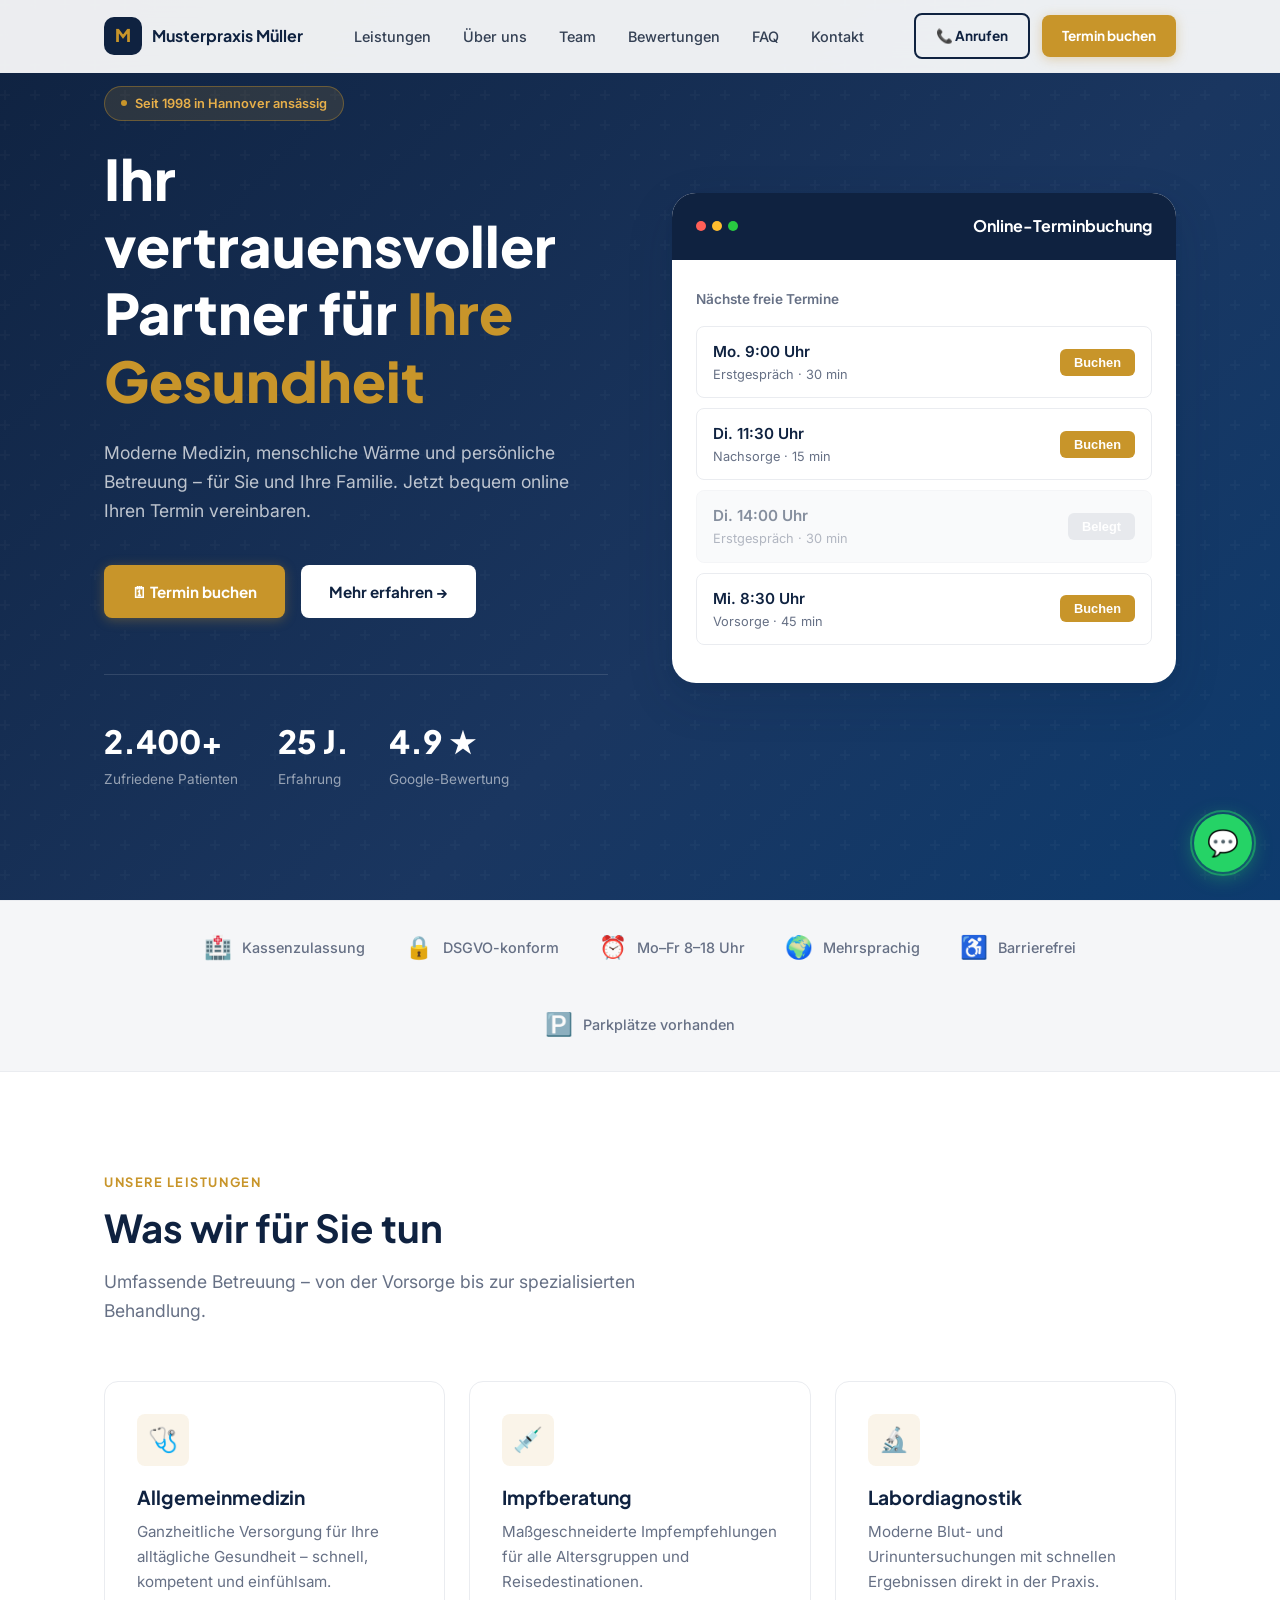
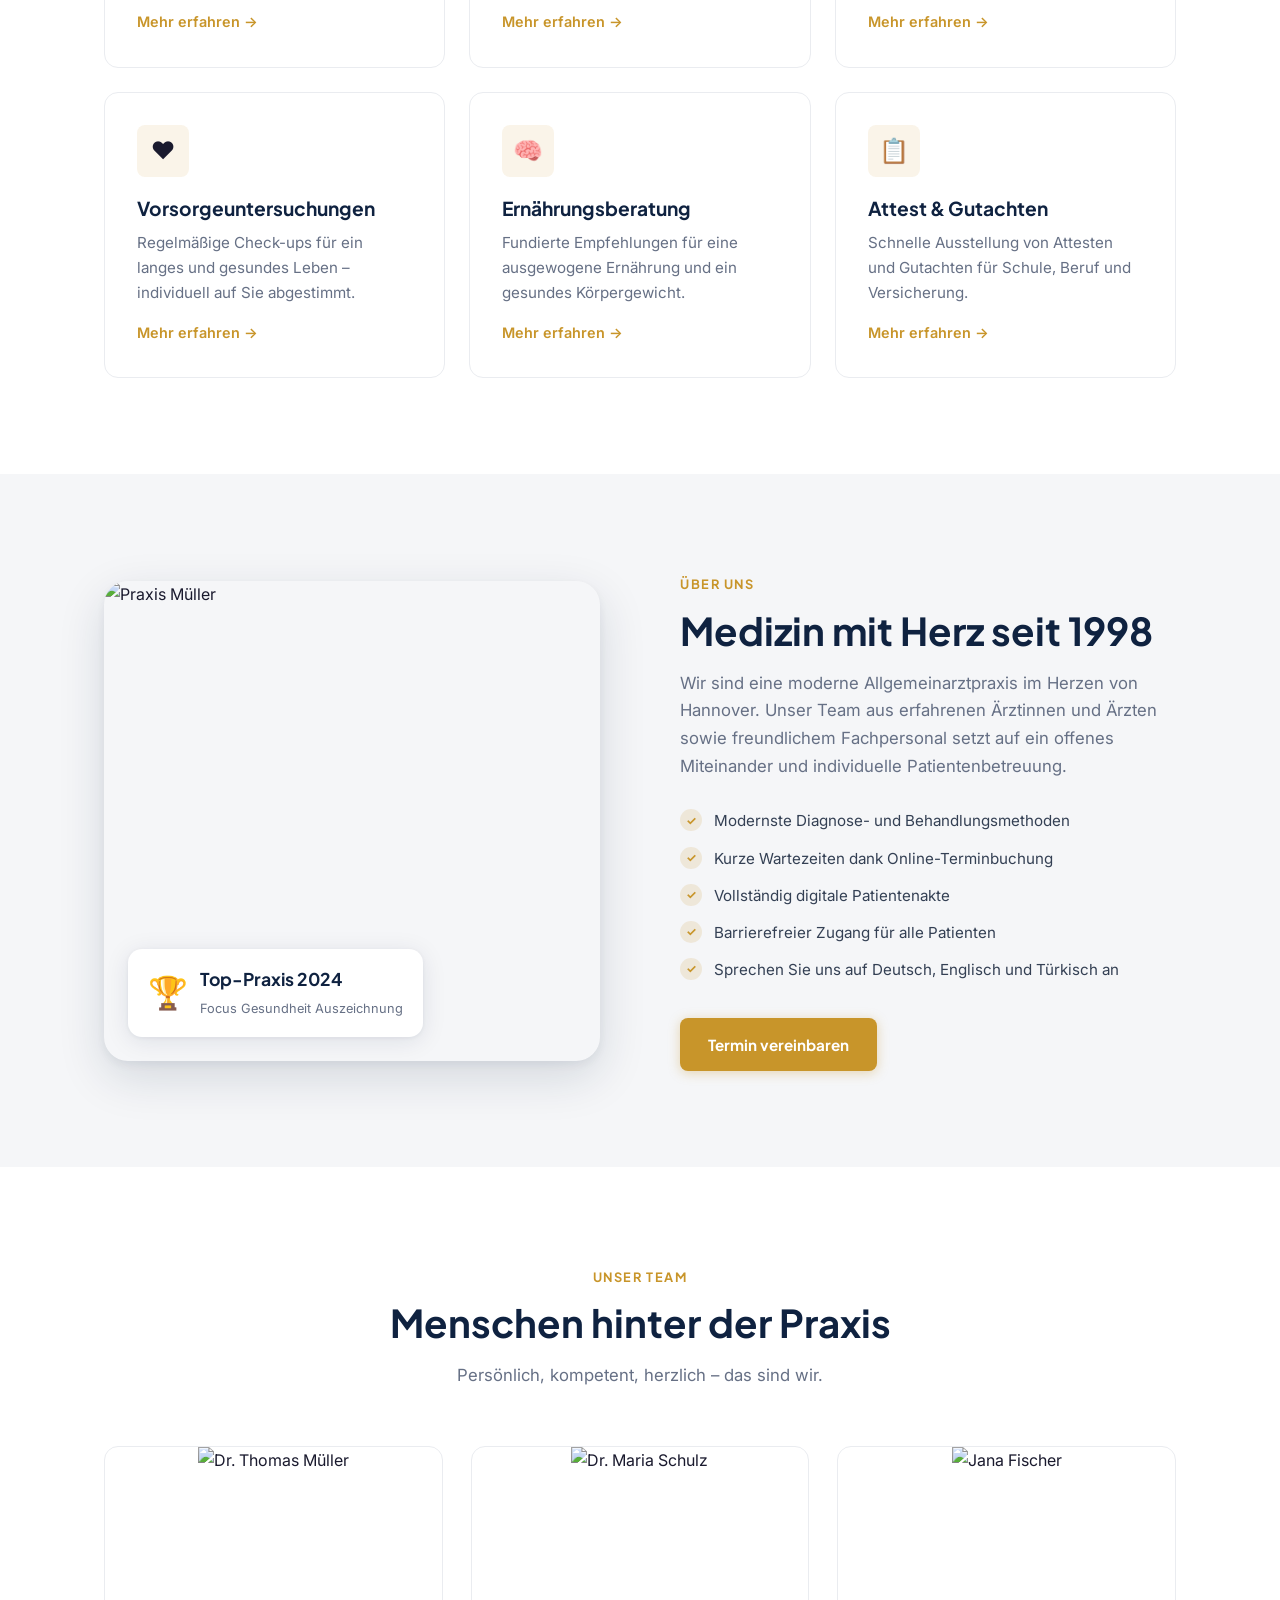
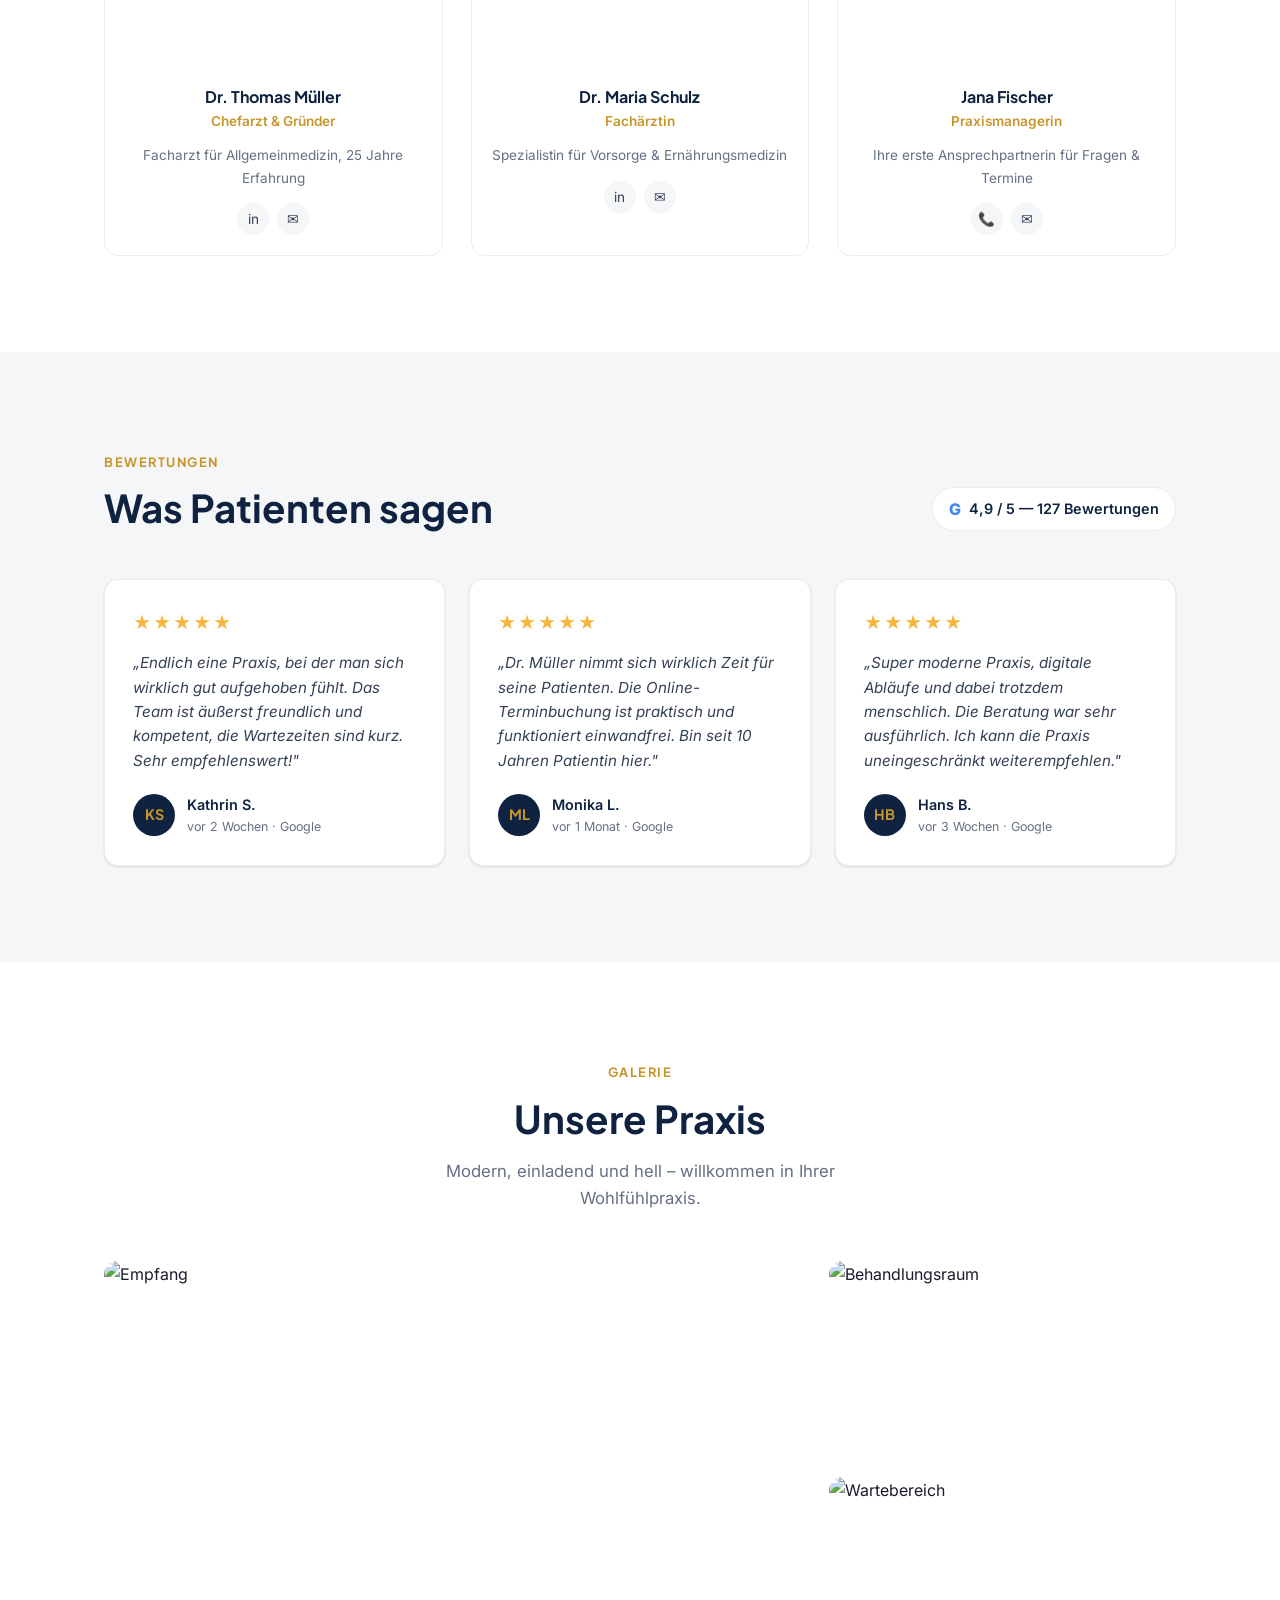
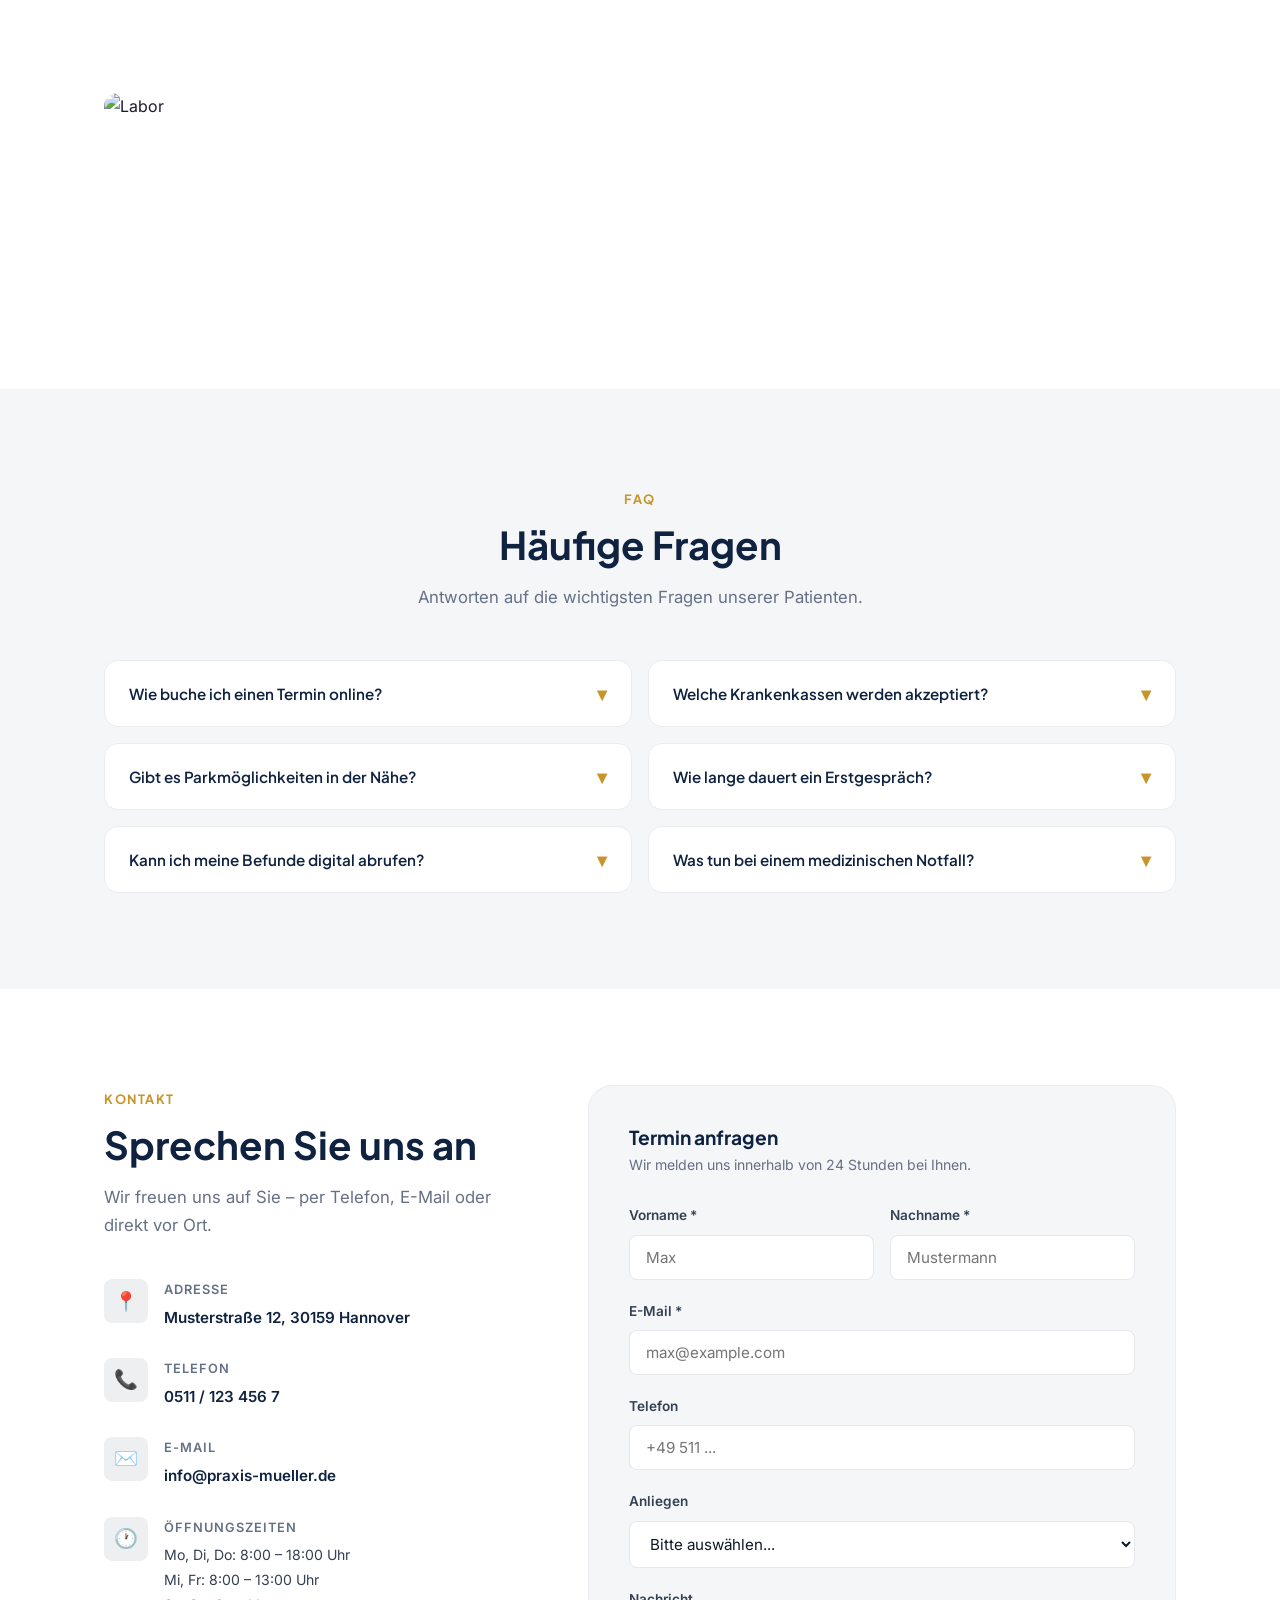
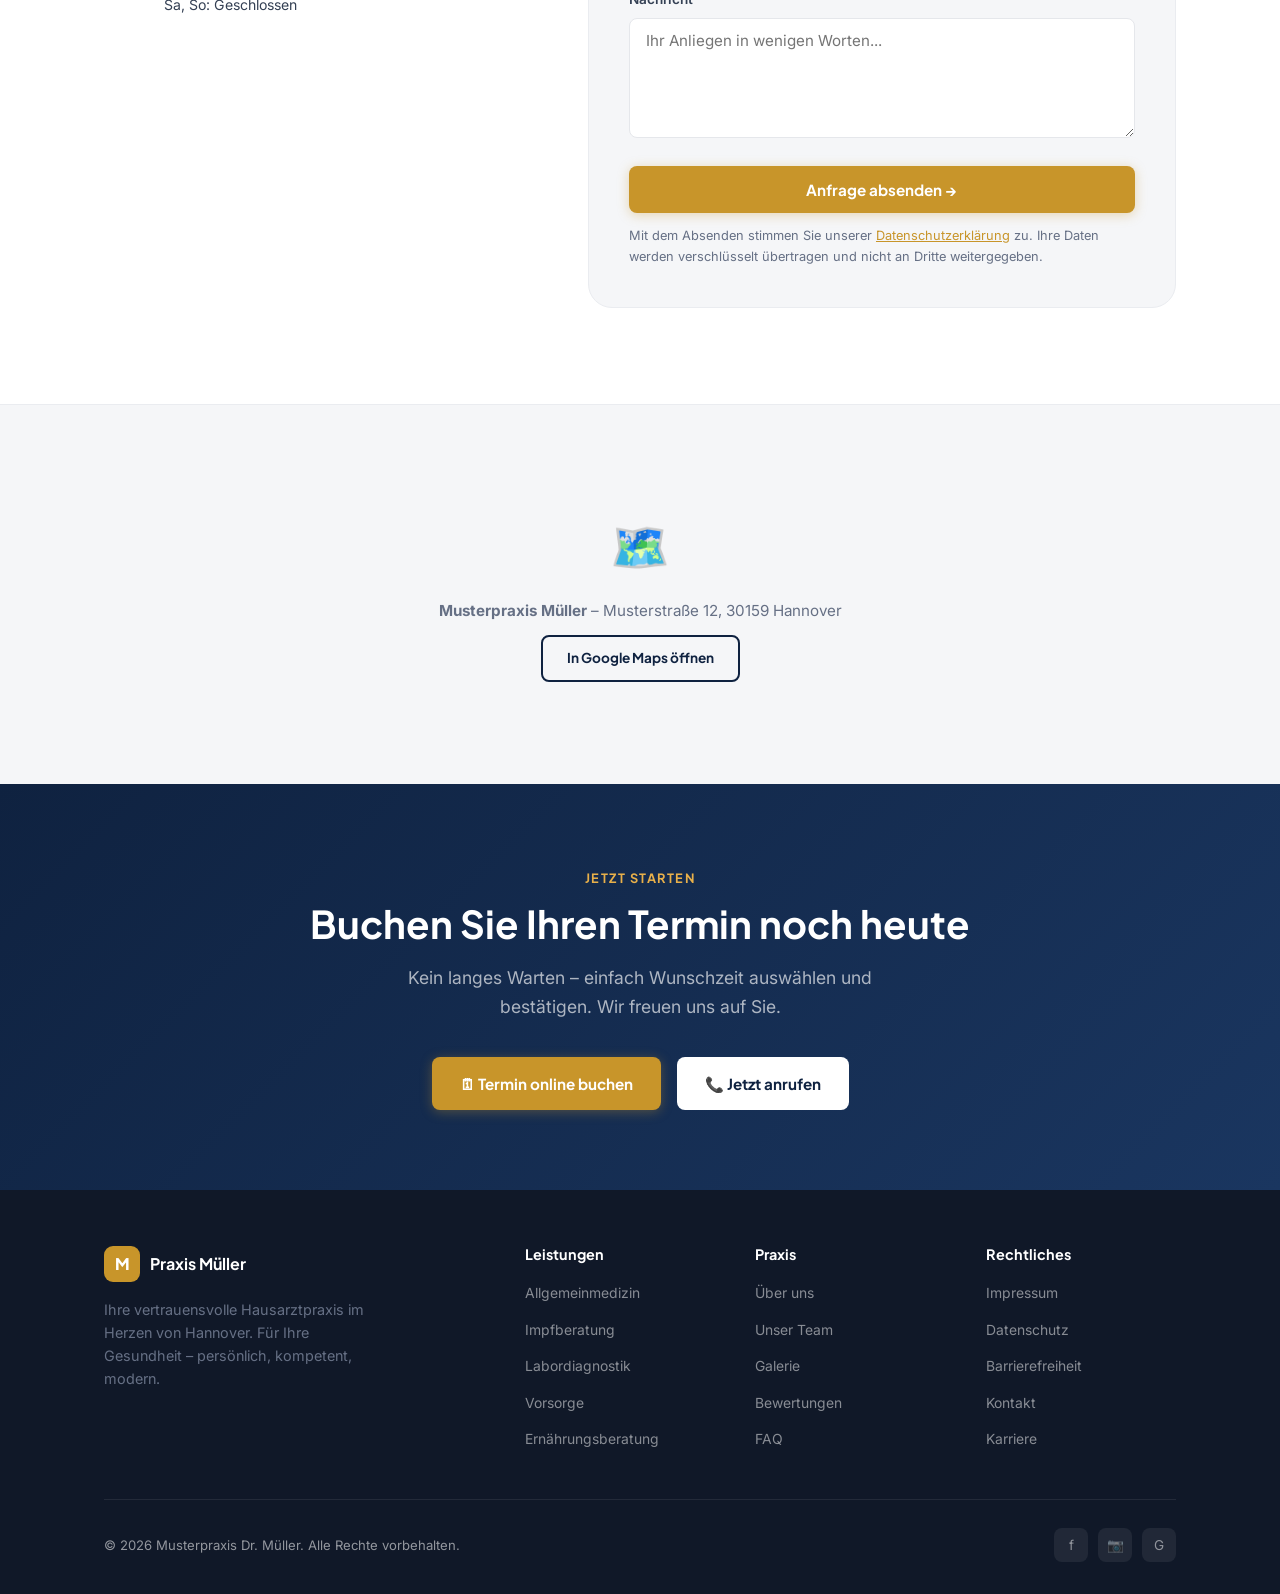
==== index.html @ b2f77c43 "Rename business-website-template.html to index.html" ====
<!DOCTYPE html>
<html lang="de">
<head>
<meta charset="UTF-8" />
<meta name="viewport" content="width=device-width, initial-scale=1.0" />
<title>Musterpraxis Müller – Ihr Spezialist in Hannover</title>
<meta name="description" content="Professionelle, moderne und vertrauenswürdige Leistungen. Jetzt Termin online buchen." />

<!-- Fonts -->
<link rel="preconnect" href="https://fonts.googleapis.com" />
<link rel="preconnect" href="https://fonts.gstatic.com" crossorigin />
<link href="https://fonts.googleapis.com/css2?family=Plus+Jakarta+Sans:wght@400;500;600;700;800&family=Inter:wght@400;500;600&display=swap" rel="stylesheet" />

<style>
  /* ── Reset & Base ─────────────────────────────────────────── */
  *, *::before, *::after { box-sizing: border-box; margin: 0; padding: 0; }
  html { scroll-behavior: smooth; font-size: 16px; }

  body {
    font-family: 'Inter', sans-serif;
    color: #1a1a2e;
    background: #ffffff;
    line-height: 1.65;
    overflow-x: hidden;
  }

  /* ── Design Tokens ───────────────────────────────────────── */
  :root {
    --navy:   #0F2240;
    --navy-light: #1a3660;
    --gold:   #C8952A;
    --gold-light: #e8b04a;
    --white:  #ffffff;
    --gray-50: #F5F6F8;
    --gray-100: #EAECF0;
    --gray-300: #D0D5DD;
    --gray-500: #667085;
    --gray-700: #344054;
    --gray-900: #101828;
    --radius-sm: 8px;
    --radius-md: 14px;
    --radius-lg: 24px;
    --shadow-sm: 0 1px 3px rgba(0,0,0,.08), 0 1px 2px rgba(0,0,0,.04);
    --shadow-md: 0 4px 24px rgba(15,34,64,.10), 0 1px 4px rgba(15,34,64,.06);
    --shadow-lg: 0 16px 48px rgba(15,34,64,.14), 0 4px 8px rgba(15,34,64,.06);
  }

  /* ── Typography ──────────────────────────────────────────── */
  h1, h2, h3, h4 { font-family: 'Plus Jakarta Sans', sans-serif; line-height: 1.2; }
  h1 { font-size: clamp(2rem, 5vw, 3.5rem); font-weight: 800; }
  h2 { font-size: clamp(1.6rem, 3.5vw, 2.4rem); font-weight: 700; }
  h3 { font-size: 1.2rem; font-weight: 700; }
  p { color: var(--gray-500); font-size: 1.05rem; }

  /* ── Layout ──────────────────────────────────────────────── */
  .container { max-width: 1120px; margin: 0 auto; padding: 0 24px; }
  section { padding: 96px 0; }
  .section-label {
    display: inline-block;
    font-family: 'Plus Jakarta Sans', sans-serif;
    font-size: .8rem; font-weight: 700; letter-spacing: .12em;
    text-transform: uppercase; color: var(--gold);
    margin-bottom: 12px;
  }
  .section-title { color: var(--navy); margin-bottom: 16px; }
  .section-subtitle { max-width: 580px; font-size: 1.1rem; color: var(--gray-500); margin-bottom: 56px; }

  /* ── Buttons ─────────────────────────────────────────────── */
  .btn {
    display: inline-flex; align-items: center; gap: 8px;
    padding: 14px 28px; border-radius: var(--radius-sm);
    font-family: 'Plus Jakarta Sans', sans-serif;
    font-size: .95rem; font-weight: 700;
    cursor: pointer; border: none; text-decoration: none;
    transition: all .2s ease; white-space: nowrap;
  }
  .btn-primary {
    background: var(--gold); color: var(--white);
    box-shadow: 0 2px 12px rgba(200,149,42,.35);
  }
  .btn-primary:hover { background: var(--gold-light); transform: translateY(-1px); box-shadow: 0 4px 20px rgba(200,149,42,.45); }
  .btn-secondary {
    background: transparent; color: var(--navy);
    border: 2px solid var(--navy);
  }
  .btn-secondary:hover { background: var(--navy); color: var(--white); }
  .btn-white {
    background: var(--white); color: var(--navy);
  }
  .btn-white:hover { background: var(--gray-50); }

  /* ── Navigation ──────────────────────────────────────────── */
  #navbar {
    position: fixed; top: 0; left: 0; right: 0; z-index: 1000;
    background: rgba(255,255,255,.92);
    backdrop-filter: blur(16px);
    border-bottom: 1px solid var(--gray-100);
    transition: box-shadow .3s;
  }
  #navbar.scrolled { box-shadow: var(--shadow-md); }
  .nav-inner {
    display: flex; align-items: center; justify-content: space-between;
    height: 72px; max-width: 1120px; margin: 0 auto; padding: 0 24px;
  }
  .nav-logo {
    display: flex; align-items: center; gap: 10px; text-decoration: none;
  }
  .nav-logo-mark {
    width: 38px; height: 38px; border-radius: 10px;
    background: var(--navy); display: flex; align-items: center; justify-content: center;
  }
  .nav-logo-mark span { color: var(--gold); font-family: 'Plus Jakarta Sans', sans-serif; font-weight: 800; font-size: 1.1rem; }
  .nav-logo-text { font-family: 'Plus Jakarta Sans', sans-serif; font-weight: 700; color: var(--navy); font-size: 1rem; }
  .nav-links { display: flex; align-items: center; gap: 32px; list-style: none; }
  .nav-links a { text-decoration: none; color: var(--gray-700); font-weight: 500; font-size: .9rem; transition: color .2s; }
  .nav-links a:hover { color: var(--navy); }
  .nav-cta { display: flex; gap: 12px; align-items: center; }
  .hamburger { display: none; flex-direction: column; gap: 5px; cursor: pointer; background: none; border: none; padding: 4px; }
  .hamburger span { display: block; width: 24px; height: 2px; background: var(--navy); border-radius: 2px; transition: .3s; }

  /* Mobile nav */
  @media (max-width: 860px) {
    .nav-links, .nav-cta .btn-secondary { display: none; }
    .hamburger { display: flex; }
    .nav-links.open {
      display: flex; flex-direction: column; align-items: flex-start;
      position: absolute; top: 72px; left: 0; right: 0;
      background: var(--white); border-bottom: 1px solid var(--gray-100);
      padding: 24px; gap: 20px;
    }
  }

  /* ── Hero ────────────────────────────────────────────────── */
  #hero {
    min-height: 100vh; display: flex; align-items: center;
    background: linear-gradient(135deg, var(--navy) 0%, #1a3660 60%, #0d3b6e 100%);
    padding-top: 72px; position: relative; overflow: hidden;
  }
  #hero::before {
    content: '';
    position: absolute; inset: 0;
    background: url("data:image/svg+xml,%3Csvg width='60' height='60' viewBox='0 0 60 60' xmlns='http://www.w3.org/2000/svg'%3E%3Cg fill='none' fill-rule='evenodd'%3E%3Cg fill='%23ffffff' fill-opacity='0.025'%3E%3Cpath d='M36 34v-4h-2v4h-4v2h4v4h2v-4h4v-2h-4zm0-30V0h-2v4h-4v2h4v4h2V6h4V4h-4zM6 34v-4H4v4H0v2h4v4h2v-4h4v-2H6zM6 4V0H4v4H0v2h4v4h2V6h4V4H6z'/%3E%3C/g%3E%3C/g%3E%3C/svg%3E");
  }
  .hero-grid {
    display: grid; grid-template-columns: 1fr 1fr; gap: 64px;
    align-items: center; position: relative; z-index: 1;
  }
  .hero-badge {
    display: inline-flex; align-items: center; gap: 8px;
    background: rgba(200,149,42,.15); border: 1px solid rgba(200,149,42,.4);
    border-radius: 100px; padding: 6px 16px;
    font-size: .8rem; font-weight: 600; color: var(--gold-light);
    margin-bottom: 24px;
  }
  .hero-badge-dot { width: 6px; height: 6px; border-radius: 50%; background: var(--gold); animation: pulse 2s infinite; }
  @keyframes pulse { 0%,100% { opacity:1; } 50% { opacity:.4; } }
  #hero h1 { color: var(--white); margin-bottom: 24px; }
  #hero h1 .highlight { color: var(--gold); }
  #hero p { color: rgba(255,255,255,.72); font-size: 1.1rem; margin-bottom: 40px; max-width: 500px; }
  .hero-actions { display: flex; gap: 16px; flex-wrap: wrap; }
  .hero-stats {
    display: flex; gap: 40px; margin-top: 56px; padding-top: 40px;
    border-top: 1px solid rgba(255,255,255,.12);
  }
  .hero-stat-value { font-family: 'Plus Jakarta Sans', sans-serif; font-size: 2rem; font-weight: 800; color: var(--white); }
  .hero-stat-label { font-size: .85rem; color: rgba(255,255,255,.55); }
  .hero-card {
    background: var(--white); border-radius: var(--radius-lg);
    overflow: hidden; box-shadow: var(--shadow-lg);
    animation: floatUp .7s ease both;
  }
  @keyframes floatUp { from { opacity:0; transform:translateY(32px); } to { opacity:1; transform:none; } }
  .hero-card-header {
    background: var(--navy); padding: 20px 24px;
    display: flex; align-items: center; justify-content: space-between;
  }
  .hero-card-header span { color: var(--white); font-family: 'Plus Jakarta Sans', sans-serif; font-weight: 700; }
  .hero-card-dots { display: flex; gap: 6px; }
  .hero-card-dots span { width: 10px; height: 10px; border-radius: 50%; }
  .hero-card-dots span:nth-child(1) { background: #ff5f57; }
  .hero-card-dots span:nth-child(2) { background: #ffbd2e; }
  .hero-card-dots span:nth-child(3) { background: #28ca41; }
  .hero-card-body { padding: 28px 24px; }
  .booking-slot {
    display: flex; align-items: center; justify-content: space-between;
    padding: 12px 16px; border-radius: var(--radius-sm);
    border: 1px solid var(--gray-100); margin-bottom: 10px;
    transition: all .2s;
  }
  .booking-slot:hover { border-color: var(--gold); background: rgba(200,149,42,.04); }
  .booking-slot-time { font-weight: 600; color: var(--navy); font-size: .95rem; }
  .booking-slot-type { font-size: .8rem; color: var(--gray-500); }
  .booking-slot-btn {
    padding: 6px 14px; background: var(--gold); color: var(--white);
    border: none; border-radius: 6px; font-size: .8rem; font-weight: 700;
    cursor: pointer;
  }
  .booking-slot.booked { background: var(--gray-50); opacity: .5; pointer-events: none; }
  .booking-slot.booked .booking-slot-btn { background: var(--gray-300); }
  @media (max-width: 860px) {
    .hero-grid { grid-template-columns: 1fr; }
    .hero-card { display: none; }
    .hero-stats { flex-wrap: wrap; gap: 24px; }
  }

  /* ── Trust Bar ───────────────────────────────────────────── */
  #trust {
    padding: 28px 0; background: var(--gray-50);
    border-top: 1px solid var(--gray-100); border-bottom: 1px solid var(--gray-100);
  }
  .trust-inner {
    display: flex; align-items: center; justify-content: center; gap: 40px;
    flex-wrap: wrap;
  }
  .trust-item {
    display: flex; align-items: center; gap: 10px;
    color: var(--gray-500); font-size: .9rem; font-weight: 500;
  }
  .trust-icon { font-size: 1.4rem; }

  /* ── Services ────────────────────────────────────────────── */
  #leistungen { background: var(--white); }
  .services-grid {
    display: grid; grid-template-columns: repeat(auto-fit, minmax(300px, 1fr)); gap: 24px;
  }
  .service-card {
    padding: 32px; border-radius: var(--radius-md);
    border: 1px solid var(--gray-100);
    transition: all .25s ease;
    position: relative; overflow: hidden;
  }
  .service-card::before {
    content: ''; position: absolute; top: 0; left: 0; right: 0; height: 3px;
    background: var(--gold); transform: scaleX(0); transform-origin: left;
    transition: transform .3s;
  }
  .service-card:hover { box-shadow: var(--shadow-md); transform: translateY(-4px); border-color: transparent; }
  .service-card:hover::before { transform: scaleX(1); }
  .service-icon {
    width: 52px; height: 52px; border-radius: var(--radius-sm);
    background: rgba(200,149,42,.1); display: flex; align-items: center; justify-content: center;
    font-size: 1.5rem; margin-bottom: 20px;
  }
  .service-card h3 { color: var(--navy); margin-bottom: 10px; }
  .service-card p { font-size: .95rem; }
  .service-link {
    display: inline-flex; align-items: center; gap: 6px;
    color: var(--gold); font-weight: 600; font-size: .9rem;
    text-decoration: none; margin-top: 16px;
    transition: gap .2s;
  }
  .service-link:hover { gap: 10px; }

  /* ── About ───────────────────────────────────────────────── */
  #ueber-uns { background: var(--gray-50); }
  .about-grid {
    display: grid; grid-template-columns: 1fr 1fr; gap: 80px; align-items: center;
  }
  .about-img {
    border-radius: var(--radius-lg); overflow: hidden;
    position: relative; box-shadow: var(--shadow-lg);
  }
  .about-img img { width: 100%; display: block; object-fit: cover; height: 480px; }
  .about-img-badge {
    position: absolute; bottom: 24px; left: 24px;
    background: var(--white); border-radius: var(--radius-md);
    padding: 16px 20px; box-shadow: var(--shadow-md);
    display: flex; align-items: center; gap: 12px;
  }
  .about-img-badge-icon { font-size: 2rem; }
  .about-img-badge-text strong { display: block; font-family: 'Plus Jakarta Sans', sans-serif; font-size: 1.1rem; color: var(--navy); }
  .about-img-badge-text span { font-size: .8rem; color: var(--gray-500); }
  .check-list { list-style: none; margin: 28px 0 36px; display: flex; flex-direction: column; gap: 12px; }
  .check-list li { display: flex; align-items: flex-start; gap: 12px; color: var(--gray-700); font-size: .95rem; }
  .check-list li::before { content: '✓'; display: flex; align-items: center; justify-content: center; width: 22px; height: 22px; min-width: 22px; border-radius: 50%; background: rgba(200,149,42,.15); color: var(--gold); font-weight: 700; font-size: .75rem; margin-top: 1px; }
  @media (max-width: 800px) { .about-grid { grid-template-columns: 1fr; } .about-img { display: none; } }

  /* ── Team ────────────────────────────────────────────────── */
  #team { background: var(--white); }
  .team-grid { display: grid; grid-template-columns: repeat(auto-fit, minmax(240px, 1fr)); gap: 28px; }
  .team-card {
    background: var(--white); border-radius: var(--radius-md);
    border: 1px solid var(--gray-100); overflow: hidden;
    transition: box-shadow .25s, transform .25s;
    text-align: center;
  }
  .team-card:hover { box-shadow: var(--shadow-md); transform: translateY(-4px); }
  .team-img { height: 220px; overflow: hidden; }
  .team-img img { width: 100%; height: 100%; object-fit: cover; transition: transform .4s; }
  .team-card:hover .team-img img { transform: scale(1.04); }
  .team-info { padding: 20px; }
  .team-info h3 { color: var(--navy); margin-bottom: 4px; font-size: 1rem; }
  .team-role { font-size: .85rem; color: var(--gold); font-weight: 600; margin-bottom: 12px; }
  .team-social { display: flex; justify-content: center; gap: 8px; }
  .team-social a { width: 32px; height: 32px; border-radius: 50%; background: var(--gray-50); display: flex; align-items: center; justify-content: center; font-size: .85rem; text-decoration: none; color: var(--gray-700); transition: all .2s; }
  .team-social a:hover { background: var(--navy); color: var(--white); }

  /* ── Reviews ─────────────────────────────────────────────── */
  #bewertungen { background: var(--gray-50); }
  .reviews-grid { display: grid; grid-template-columns: repeat(auto-fit, minmax(300px, 1fr)); gap: 24px; }
  .review-card {
    background: var(--white); border-radius: var(--radius-md);
    padding: 28px; border: 1px solid var(--gray-100);
    box-shadow: var(--shadow-sm);
  }
  .review-stars { color: #f5b63e; font-size: 1.1rem; margin-bottom: 14px; letter-spacing: 2px; }
  .review-text { color: var(--gray-700); font-size: .95rem; margin-bottom: 20px; line-height: 1.6; font-style: italic; }
  .reviewer { display: flex; align-items: center; gap: 12px; }
  .reviewer-avatar { width: 42px; height: 42px; border-radius: 50%; background: var(--navy); display: flex; align-items: center; justify-content: center; color: var(--gold); font-weight: 700; font-family: 'Plus Jakarta Sans', sans-serif; font-size: .9rem; }
  .reviewer-name { font-weight: 600; color: var(--navy); font-size: .9rem; }
  .reviewer-date { font-size: .78rem; color: var(--gray-500); }
  .google-badge {
    display: flex; align-items: center; gap: 8px;
    background: var(--white); border: 1px solid var(--gray-100);
    border-radius: 100px; padding: 8px 16px; margin-top: 32px;
    width: fit-content;
  }
  .google-badge span { font-weight: 600; color: var(--navy); font-size: .9rem; }

  /* ── Gallery ─────────────────────────────────────────────── */
  #galerie { background: var(--white); }
  .gallery-grid {
    display: grid;
    grid-template-columns: repeat(3, 1fr);
    grid-template-rows: auto auto;
    gap: 16px;
  }
  .gallery-item { border-radius: var(--radius-md); overflow: hidden; cursor: pointer; }
  .gallery-item:first-child { grid-column: span 2; grid-row: span 2; }
  .gallery-item img { width: 100%; height: 100%; object-fit: cover; display: block; min-height: 200px; transition: transform .4s; }
  .gallery-item:hover img { transform: scale(1.04); }
  @media (max-width: 700px) { .gallery-grid { grid-template-columns: 1fr 1fr; } .gallery-item:first-child { grid-column: span 2; } }

  /* ── FAQ ─────────────────────────────────────────────────── */
  #faq { background: var(--gray-50); }
  .faq-grid { display: grid; grid-template-columns: 1fr 1fr; gap: 16px; }
  .faq-item {
    background: var(--white); border-radius: var(--radius-md);
    border: 1px solid var(--gray-100); overflow: hidden;
  }
  .faq-question {
    display: flex; align-items: center; justify-content: space-between;
    padding: 20px 24px; cursor: pointer;
    font-family: 'Plus Jakarta Sans', sans-serif; font-weight: 600;
    color: var(--navy); font-size: .95rem; gap: 12px;
    border: none; background: none; width: 100%; text-align: left;
  }
  .faq-arrow { font-size: 1.2rem; color: var(--gold); transition: transform .3s; flex-shrink: 0; }
  .faq-item.open .faq-arrow { transform: rotate(180deg); }
  .faq-answer {
    max-height: 0; overflow: hidden; transition: max-height .35s ease, padding .35s;
    padding: 0 24px; color: var(--gray-500); font-size: .92rem; line-height: 1.65;
  }
  .faq-item.open .faq-answer { max-height: 200px; padding: 0 24px 20px; }
  @media (max-width: 700px) { .faq-grid { grid-template-columns: 1fr; } }

  /* ── Contact ─────────────────────────────────────────────── */
  #kontakt { background: var(--white); }
  .contact-grid { display: grid; grid-template-columns: 1fr 1.4fr; gap: 64px; align-items: start; }
  .contact-info { }
  .contact-detail { display: flex; align-items: flex-start; gap: 16px; margin-bottom: 28px; }
  .contact-detail-icon {
    width: 44px; height: 44px; border-radius: var(--radius-sm);
    background: rgba(15,34,64,.07); display: flex; align-items: center; justify-content: center;
    font-size: 1.2rem; flex-shrink: 0;
  }
  .contact-detail-label { font-size: .8rem; font-weight: 600; text-transform: uppercase; letter-spacing: .08em; color: var(--gray-500); margin-bottom: 4px; }
  .contact-detail-value { color: var(--navy); font-weight: 600; font-size: .95rem; text-decoration: none; }
  .contact-form {
    background: var(--gray-50); border-radius: var(--radius-lg);
    padding: 40px; border: 1px solid var(--gray-100);
  }
  .form-row { display: grid; grid-template-columns: 1fr 1fr; gap: 16px; }
  .form-group { margin-bottom: 20px; }
  .form-group label { display: block; font-weight: 600; font-size: .85rem; color: var(--gray-700); margin-bottom: 8px; }
  .form-group input,
  .form-group select,
  .form-group textarea {
    width: 100%; padding: 12px 16px;
    border: 1.5px solid var(--gray-200, #e5e7eb); border-radius: var(--radius-sm);
    background: var(--white); color: var(--gray-900);
    font-family: 'Inter', sans-serif; font-size: .95rem;
    transition: border-color .2s, box-shadow .2s; outline: none;
  }
  .form-group input:focus,
  .form-group select:focus,
  .form-group textarea:focus {
    border-color: var(--gold); box-shadow: 0 0 0 3px rgba(200,149,42,.12);
  }
  .form-group textarea { resize: vertical; min-height: 120px; }
  .form-privacy { font-size: .8rem; color: var(--gray-500); margin-top: 12px; }
  .form-privacy a { color: var(--gold); }
  @media (max-width: 800px) { .contact-grid { grid-template-columns: 1fr; } .form-row { grid-template-columns: 1fr; } }

  /* ── Map ─────────────────────────────────────────────────── */
  #karte { padding: 0; }
  .map-placeholder {
    height: 380px; background: var(--gray-50);
    display: flex; flex-direction: column; align-items: center; justify-content: center;
    gap: 12px; border-top: 1px solid var(--gray-100);
  }
  .map-placeholder .map-icon { font-size: 3rem; }
  .map-placeholder p { color: var(--gray-500); font-size: .95rem; }

  /* ── WhatsApp Float ──────────────────────────────────────── */
  #whatsapp-btn {
    position: fixed; bottom: 28px; right: 28px; z-index: 999;
    width: 58px; height: 58px; border-radius: 50%;
    background: #25D366; color: var(--white); font-size: 1.6rem;
    display: flex; align-items: center; justify-content: center;
    box-shadow: 0 4px 20px rgba(37,211,102,.45);
    text-decoration: none; transition: transform .2s, box-shadow .2s;
  }
  #whatsapp-btn:hover { transform: scale(1.1); box-shadow: 0 6px 28px rgba(37,211,102,.55); }
  .wa-pulse {
    position: absolute; inset: -4px; border-radius: 50%;
    border: 2px solid rgba(37,211,102,.5); animation: waPulse 2s infinite;
  }
  @keyframes waPulse { 0% { transform: scale(1); opacity:1; } 100% { transform: scale(1.5); opacity:0; } }

  /* ── CTA Banner ──────────────────────────────────────────── */
  #cta {
    background: linear-gradient(135deg, var(--navy) 0%, #1a3660 100%);
    padding: 80px 0; text-align: center;
  }
  #cta h2 { color: var(--white); margin-bottom: 16px; }
  #cta p { color: rgba(255,255,255,.65); font-size: 1.1rem; margin-bottom: 36px; max-width: 520px; margin-left: auto; margin-right: auto; }
  .cta-actions { display: flex; gap: 16px; justify-content: center; flex-wrap: wrap; }

  /* ── Footer ──────────────────────────────────────────────── */
  footer {
    background: var(--gray-900); color: rgba(255,255,255,.55);
    padding: 56px 0 32px;
  }
  .footer-grid { display: grid; grid-template-columns: 2fr 1fr 1fr 1fr; gap: 40px; margin-bottom: 48px; }
  .footer-brand p { font-size: .9rem; line-height: 1.6; margin-top: 16px; max-width: 280px; }
  .footer-col h4 { font-family: 'Plus Jakarta Sans', sans-serif; color: var(--white); font-size: .9rem; font-weight: 700; margin-bottom: 16px; }
  .footer-col ul { list-style: none; display: flex; flex-direction: column; gap: 10px; }
  .footer-col ul a { color: rgba(255,255,255,.5); text-decoration: none; font-size: .87rem; transition: color .2s; }
  .footer-col ul a:hover { color: var(--gold); }
  .footer-bottom {
    border-top: 1px solid rgba(255,255,255,.08); padding-top: 28px;
    display: flex; align-items: center; justify-content: space-between; flex-wrap: wrap; gap: 12px;
  }
  .footer-bottom span { font-size: .82rem; }
  .footer-social { display: flex; gap: 10px; }
  .footer-social a { width: 34px; height: 34px; border-radius: 8px; background: rgba(255,255,255,.07); display: flex; align-items: center; justify-content: center; color: rgba(255,255,255,.5); font-size: .85rem; text-decoration: none; transition: all .2s; }
  .footer-social a:hover { background: var(--gold); color: var(--white); }
  @media (max-width: 760px) { .footer-grid { grid-template-columns: 1fr 1fr; } }
  @media (max-width: 480px) { .footer-grid { grid-template-columns: 1fr; } }

  /* ── Scroll Animations ───────────────────────────────────── */
  .reveal { opacity: 0; transform: translateY(28px); transition: opacity .6s ease, transform .6s ease; }
  .reveal.visible { opacity: 1; transform: none; }
  .reveal-delay-1 { transition-delay: .1s; }
  .reveal-delay-2 { transition-delay: .2s; }
  .reveal-delay-3 { transition-delay: .3s; }
</style>
</head>
<body>

<!-- ═══════════════════════════════ NAVIGATION ═══════════════════════════════ -->
<nav id="navbar">
  <div class="nav-inner">
    <a href="#" class="nav-logo">
      <div class="nav-logo-mark"><span>M</span></div>
      <div>
        <div class="nav-logo-text">Musterpraxis Müller</div>
      </div>
    </a>
    <ul class="nav-links" id="navLinks">
      <li><a href="#leistungen">Leistungen</a></li>
      <li><a href="#ueber-uns">Über uns</a></li>
      <li><a href="#team">Team</a></li>
      <li><a href="#bewertungen">Bewertungen</a></li>
      <li><a href="#faq">FAQ</a></li>
      <li><a href="#kontakt">Kontakt</a></li>
    </ul>
    <div class="nav-cta">
      <a href="tel:+495111234567" class="btn btn-secondary" style="padding:10px 20px; font-size:.85rem;">📞 Anrufen</a>
      <a href="#kontakt" class="btn btn-primary" style="padding:10px 20px; font-size:.85rem;">Termin buchen</a>
    </div>
    <button class="hamburger" id="hamburger" aria-label="Menü öffnen">
      <span></span><span></span><span></span>
    </button>
  </div>
</nav>

<!-- ═══════════════════════════════ HERO ═════════════════════════════════════ -->
<section id="hero">
  <div class="container">
    <div class="hero-grid">
      <div>
        <div class="hero-badge">
          <div class="hero-badge-dot"></div>
          Seit 1998 in Hannover ansässig
        </div>
        <h1>Ihr vertrauensvoller Partner für <span class="highlight">Ihre Gesundheit</span></h1>
        <p>Moderne Medizin, menschliche Wärme und persönliche Betreuung – für Sie und Ihre Familie. Jetzt bequem online Ihren Termin vereinbaren.</p>
        <div class="hero-actions">
          <a href="#kontakt" class="btn btn-primary">🗓 Termin buchen</a>
          <a href="#ueber-uns" class="btn btn-white">Mehr erfahren →</a>
        </div>
        <div class="hero-stats">
          <div>
            <div class="hero-stat-value">2.400+</div>
            <div class="hero-stat-label">Zufriedene Patienten</div>
          </div>
          <div>
            <div class="hero-stat-value">25 J.</div>
            <div class="hero-stat-label">Erfahrung</div>
          </div>
          <div>
            <div class="hero-stat-value">4.9 ★</div>
            <div class="hero-stat-label">Google-Bewertung</div>
          </div>
        </div>
      </div>
      <div>
        <div class="hero-card">
          <div class="hero-card-header">
            <div class="hero-card-dots"><span></span><span></span><span></span></div>
            <span>Online-Terminbuchung</span>
          </div>
          <div class="hero-card-body">
            <p style="font-size:.85rem; color:#667085; margin-bottom:16px; font-weight:600;">Nächste freie Termine</p>
            <div class="booking-slot">
              <div>
                <div class="booking-slot-time">Mo. 9:00 Uhr</div>
                <div class="booking-slot-type">Erstgespräch · 30 min</div>
              </div>
              <button class="booking-slot-btn">Buchen</button>
            </div>
            <div class="booking-slot">
              <div>
                <div class="booking-slot-time">Di. 11:30 Uhr</div>
                <div class="booking-slot-type">Nachsorge · 15 min</div>
              </div>
              <button class="booking-slot-btn">Buchen</button>
            </div>
            <div class="booking-slot booked">
              <div>
                <div class="booking-slot-time">Di. 14:00 Uhr</div>
                <div class="booking-slot-type">Erstgespräch · 30 min</div>
              </div>
              <button class="booking-slot-btn">Belegt</button>
            </div>
            <div class="booking-slot">
              <div>
                <div class="booking-slot-time">Mi. 8:30 Uhr</div>
                <div class="booking-slot-type">Vorsorge · 45 min</div>
              </div>
              <button class="booking-slot-btn">Buchen</button>
            </div>
          </div>
        </div>
      </div>
    </div>
  </div>
</section>

<!-- ═══════════════════════════════ TRUST BAR ════════════════════════════════ -->
<div id="trust">
  <div class="container">
    <div class="trust-inner">
      <div class="trust-item"><span class="trust-icon">🏥</span> Kassenzulassung</div>
      <div class="trust-item"><span class="trust-icon">🔒</span> DSGVO-konform</div>
      <div class="trust-item"><span class="trust-icon">⏰</span> Mo–Fr 8–18 Uhr</div>
      <div class="trust-item"><span class="trust-icon">🌍</span> Mehrsprachig</div>
      <div class="trust-item"><span class="trust-icon">♿</span> Barrierefrei</div>
      <div class="trust-item"><span class="trust-icon">🅿️</span> Parkplätze vorhanden</div>
    </div>
  </div>
</div>

<!-- ═══════════════════════════════ SERVICES ════════════════════════════════ -->
<section id="leistungen">
  <div class="container">
    <div class="reveal">
      <span class="section-label">Unsere Leistungen</span>
      <h2 class="section-title">Was wir für Sie tun</h2>
      <p class="section-subtitle">Umfassende Betreuung – von der Vorsorge bis zur spezialisierten Behandlung.</p>
    </div>
    <div class="services-grid">
      <div class="service-card reveal reveal-delay-1">
        <div class="service-icon">🩺</div>
        <h3>Allgemeinmedizin</h3>
        <p>Ganzheitliche Versorgung für Ihre alltägliche Gesundheit – schnell, kompetent und einfühlsam.</p>
        <a href="#" class="service-link">Mehr erfahren →</a>
      </div>
      <div class="service-card reveal reveal-delay-2">
        <div class="service-icon">💉</div>
        <h3>Impfberatung</h3>
        <p>Maßgeschneiderte Impfempfehlungen für alle Altersgruppen und Reisedestinationen.</p>
        <a href="#" class="service-link">Mehr erfahren →</a>
      </div>
      <div class="service-card reveal reveal-delay-3">
        <div class="service-icon">🔬</div>
        <h3>Labordiagnostik</h3>
        <p>Moderne Blut- und Urinuntersuchungen mit schnellen Ergebnissen direkt in der Praxis.</p>
        <a href="#" class="service-link">Mehr erfahren →</a>
      </div>
      <div class="service-card reveal reveal-delay-1">
        <div class="service-icon">❤️</div>
        <h3>Vorsorgeuntersuchungen</h3>
        <p>Regelmäßige Check-ups für ein langes und gesundes Leben – individuell auf Sie abgestimmt.</p>
        <a href="#" class="service-link">Mehr erfahren →</a>
      </div>
      <div class="service-card reveal reveal-delay-2">
        <div class="service-icon">🧠</div>
        <h3>Ernährungsberatung</h3>
        <p>Fundierte Empfehlungen für eine ausgewogene Ernährung und ein gesundes Körpergewicht.</p>
        <a href="#" class="service-link">Mehr erfahren →</a>
      </div>
      <div class="service-card reveal reveal-delay-3">
        <div class="service-icon">📋</div>
        <h3>Attest & Gutachten</h3>
        <p>Schnelle Ausstellung von Attesten und Gutachten für Schule, Beruf und Versicherung.</p>
        <a href="#" class="service-link">Mehr erfahren →</a>
      </div>
    </div>
  </div>
</section>

<!-- ═══════════════════════════════ ABOUT ════════════════════════════════════ -->
<section id="ueber-uns">
  <div class="container">
    <div class="about-grid">
      <div class="about-img reveal">
        <!-- Placeholder image – durch echtes Foto ersetzen -->
        <img src="https://images.unsplash.com/photo-1579684385127-1ef15d508118?w=600&q=80" alt="Praxis Müller" />
        <div class="about-img-badge">
          <div class="about-img-badge-icon">🏆</div>
          <div class="about-img-badge-text">
            <strong>Top-Praxis 2024</strong>
            <span>Focus Gesundheit Auszeichnung</span>
          </div>
        </div>
      </div>
      <div class="reveal reveal-delay-2">
        <span class="section-label">Über uns</span>
        <h2 class="section-title">Medizin mit Herz seit 1998</h2>
        <p>Wir sind eine moderne Allgemeinarztpraxis im Herzen von Hannover. Unser Team aus erfahrenen Ärztinnen und Ärzten sowie freundlichem Fachpersonal setzt auf ein offenes Miteinander und individuelle Patientenbetreuung.</p>
        <ul class="check-list">
          <li>Modernste Diagnose- und Behandlungsmethoden</li>
          <li>Kurze Wartezeiten dank Online-Terminbuchung</li>
          <li>Vollständig digitale Patientenakte</li>
          <li>Barrierefreier Zugang für alle Patienten</li>
          <li>Sprechen Sie uns auf Deutsch, Englisch und Türkisch an</li>
        </ul>
        <a href="#kontakt" class="btn btn-primary">Termin vereinbaren</a>
      </div>
    </div>
  </div>
</section>

<!-- ═══════════════════════════════ TEAM ══════════════════════════════════════ -->
<section id="team">
  <div class="container">
    <div class="reveal" style="text-align:center; max-width:560px; margin:0 auto 56px;">
      <span class="section-label">Unser Team</span>
      <h2 class="section-title">Menschen hinter der Praxis</h2>
      <p>Persönlich, kompetent, herzlich – das sind wir.</p>
    </div>
    <div class="team-grid">
      <div class="team-card reveal reveal-delay-1">
        <div class="team-img">
          <img src="https://images.unsplash.com/photo-1612349317150-e413f6a5b16d?w=400&q=80" alt="Dr. Thomas Müller" />
        </div>
        <div class="team-info">
          <h3>Dr. Thomas Müller</h3>
          <div class="team-role">Chefarzt & Gründer</div>
          <p style="font-size:.85rem; margin-bottom:14px;">Facharzt für Allgemeinmedizin, 25 Jahre Erfahrung</p>
          <div class="team-social">
            <a href="#" title="LinkedIn">in</a>
            <a href="mailto:mueller@praxis.de" title="E-Mail">✉</a>
          </div>
        </div>
      </div>
      <div class="team-card reveal reveal-delay-2">
        <div class="team-img">
          <img src="https://images.unsplash.com/photo-1594824476967-48c8b964273f?w=400&q=80" alt="Dr. Maria Schulz" />
        </div>
        <div class="team-info">
          <h3>Dr. Maria Schulz</h3>
          <div class="team-role">Fachärztin</div>
          <p style="font-size:.85rem; margin-bottom:14px;">Spezialistin für Vorsorge & Ernährungsmedizin</p>
          <div class="team-social">
            <a href="#" title="LinkedIn">in</a>
            <a href="mailto:schulz@praxis.de" title="E-Mail">✉</a>
          </div>
        </div>
      </div>
      <div class="team-card reveal reveal-delay-3">
        <div class="team-img">
          <img src="https://images.unsplash.com/photo-1559839734-2b71ea197ec2?w=400&q=80" alt="Jana Fischer" />
        </div>
        <div class="team-info">
          <h3>Jana Fischer</h3>
          <div class="team-role">Praxismanagerin</div>
          <p style="font-size:.85rem; margin-bottom:14px;">Ihre erste Ansprechpartnerin für Fragen & Termine</p>
          <div class="team-social">
            <a href="tel:+495111234567" title="Telefon">📞</a>
            <a href="mailto:info@praxis.de" title="E-Mail">✉</a>
          </div>
        </div>
      </div>
    </div>
  </div>
</section>

<!-- ═══════════════════════════════ REVIEWS ═════════════════════════════════ -->
<section id="bewertungen">
  <div class="container">
    <div class="reveal" style="display:flex; align-items:flex-end; justify-content:space-between; flex-wrap:wrap; gap:24px; margin-bottom:48px;">
      <div>
        <span class="section-label">Bewertungen</span>
        <h2 class="section-title" style="margin-bottom:0;">Was Patienten sagen</h2>
      </div>
      <div class="google-badge">
        <span style="color:#4285F4; font-weight:800; font-size:1rem;">G</span>
        <span>4,9 / 5 — 127 Bewertungen</span>
      </div>
    </div>
    <div class="reviews-grid">
      <div class="review-card reveal reveal-delay-1">
        <div class="review-stars">★★★★★</div>
        <p class="review-text">„Endlich eine Praxis, bei der man sich wirklich gut aufgehoben fühlt. Das Team ist äußerst freundlich und kompetent, die Wartezeiten sind kurz. Sehr empfehlenswert!"</p>
        <div class="reviewer">
          <div class="reviewer-avatar">KS</div>
          <div>
            <div class="reviewer-name">Kathrin S.</div>
            <div class="reviewer-date">vor 2 Wochen · Google</div>
          </div>
        </div>
      </div>
      <div class="review-card reveal reveal-delay-2">
        <div class="review-stars">★★★★★</div>
        <p class="review-text">„Dr. Müller nimmt sich wirklich Zeit für seine Patienten. Die Online-Terminbuchung ist praktisch und funktioniert einwandfrei. Bin seit 10 Jahren Patientin hier."</p>
        <div class="reviewer">
          <div class="reviewer-avatar">ML</div>
          <div>
            <div class="reviewer-name">Monika L.</div>
            <div class="reviewer-date">vor 1 Monat · Google</div>
          </div>
        </div>
      </div>
      <div class="review-card reveal reveal-delay-3">
        <div class="review-stars">★★★★★</div>
        <p class="review-text">„Super moderne Praxis, digitale Abläufe und dabei trotzdem menschlich. Die Beratung war sehr ausführlich. Ich kann die Praxis uneingeschränkt weiterempfehlen."</p>
        <div class="reviewer">
          <div class="reviewer-avatar">HB</div>
          <div>
            <div class="reviewer-name">Hans B.</div>
            <div class="reviewer-date">vor 3 Wochen · Google</div>
          </div>
        </div>
      </div>
    </div>
  </div>
</section>

<!-- ═══════════════════════════════ GALLERY ═════════════════════════════════ -->
<section id="galerie">
  <div class="container">
    <div class="reveal" style="text-align:center; max-width:500px; margin:0 auto 48px;">
      <span class="section-label">Galerie</span>
      <h2 class="section-title">Unsere Praxis</h2>
      <p>Modern, einladend und hell – willkommen in Ihrer Wohlfühlpraxis.</p>
    </div>
    <div class="gallery-grid reveal">
      <div class="gallery-item">
        <img src="https://images.unsplash.com/photo-1519494026892-80bbd2d6fd0d?w=800&q=80" alt="Empfang" />
      </div>
      <div class="gallery-item">
        <img src="https://images.unsplash.com/photo-1582750433449-648ed127bb54?w=500&q=80" alt="Behandlungsraum" />
      </div>
      <div class="gallery-item">
        <img src="https://images.unsplash.com/photo-1631217868264-e5b90bb7e133?w=500&q=80" alt="Wartebereich" />
      </div>
      <div class="gallery-item">
        <img src="https://images.unsplash.com/photo-1504813184591-01572f98c85f?w=500&q=80" alt="Labor" />
      </div>
    </div>
  </div>
</section>

<!-- ═══════════════════════════════ FAQ ══════════════════════════════════════ -->
<section id="faq">
  <div class="container">
    <div class="reveal" style="text-align:center; max-width:500px; margin:0 auto 48px;">
      <span class="section-label">FAQ</span>
      <h2 class="section-title">Häufige Fragen</h2>
      <p>Antworten auf die wichtigsten Fragen unserer Patienten.</p>
    </div>
    <div class="faq-grid reveal">
      <div class="faq-item">
        <button class="faq-question" onclick="toggleFaq(this)">
          Wie buche ich einen Termin online?
          <span class="faq-arrow">▾</span>
        </button>
        <div class="faq-answer">Klicken Sie auf „Termin buchen", wählen Sie Ihren Wunschtermin und hinterlassen Sie Ihre Kontaktdaten. Sie erhalten sofort eine Bestätigungs-E-Mail.</div>
      </div>
      <div class="faq-item">
        <button class="faq-question" onclick="toggleFaq(this)">
          Welche Krankenkassen werden akzeptiert?
          <span class="faq-arrow">▾</span>
        </button>
        <div class="faq-answer">Wir behandeln Patienten aller gesetzlichen und privaten Krankenversicherungen sowie Selbstzahler. Bitte bringen Sie Ihre Versicherungskarte mit.</div>
      </div>
      <div class="faq-item">
        <button class="faq-question" onclick="toggleFaq(this)">
          Gibt es Parkmöglichkeiten in der Nähe?
          <span class="faq-arrow">▾</span>
        </button>
        <div class="faq-answer">Ja, vor dem Gebäude stehen 8 Parkplätze kostenlos zur Verfügung. Alternativ ist die Praxis gut mit dem ÖPNV erreichbar (Haltestelle 5 Min. Fußweg).</div>
      </div>
      <div class="faq-item">
        <button class="faq-question" onclick="toggleFaq(this)">
          Wie lange dauert ein Erstgespräch?
          <span class="faq-arrow">▾</span>
        </button>
        <div class="faq-answer">Ein Erstgespräch dauert in der Regel 30–45 Minuten. Bitte kommen Sie 10 Minuten früher, um kurze Formulare auszufüllen.</div>
      </div>
      <div class="faq-item">
        <button class="faq-question" onclick="toggleFaq(this)">
          Kann ich meine Befunde digital abrufen?
          <span class="faq-arrow">▾</span>
        </button>
        <div class="faq-answer">Ja, über unser sicheres Patientenportal haben Sie jederzeit Zugriff auf Ihre Befunde, Impfpass und Verordnungen. Fragen Sie uns nach Ihren Zugangsdaten.</div>
      </div>
      <div class="faq-item">
        <button class="faq-question" onclick="toggleFaq(this)">
          Was tun bei einem medizinischen Notfall?
          <span class="faq-arrow">▾</span>
        </button>
        <div class="faq-answer">Bei Notfällen rufen Sie bitte sofort den Notruf 112 an. Außerhalb unserer Sprechzeiten ist der ärztliche Bereitschaftsdienst unter 116 117 erreichbar.</div>
      </div>
    </div>
  </div>
</section>

<!-- ═══════════════════════════════ CONTACT ══════════════════════════════════ -->
<section id="kontakt">
  <div class="container">
    <div class="contact-grid">
      <div class="reveal">
        <span class="section-label">Kontakt</span>
        <h2 class="section-title">Sprechen Sie uns an</h2>
        <p style="margin-bottom:40px;">Wir freuen uns auf Sie – per Telefon, E-Mail oder direkt vor Ort.</p>
        <div class="contact-detail">
          <div class="contact-detail-icon">📍</div>
          <div>
            <div class="contact-detail-label">Adresse</div>
            <div class="contact-detail-value">Musterstraße 12, 30159 Hannover</div>
          </div>
        </div>
        <div class="contact-detail">
          <div class="contact-detail-icon">📞</div>
          <div>
            <div class="contact-detail-label">Telefon</div>
            <a href="tel:+495111234567" class="contact-detail-value">0511 / 123 456 7</a>
          </div>
        </div>
        <div class="contact-detail">
          <div class="contact-detail-icon">✉️</div>
          <div>
            <div class="contact-detail-label">E-Mail</div>
            <a href="mailto:info@praxis-mueller.de" class="contact-detail-value">info@praxis-mueller.de</a>
          </div>
        </div>
        <div class="contact-detail">
          <div class="contact-detail-icon">🕐</div>
          <div>
            <div class="contact-detail-label">Öffnungszeiten</div>
            <div class="contact-detail-value" style="font-weight:400; font-size:.88rem; line-height:1.8; color:#344054;">
              Mo, Di, Do: 8:00 – 18:00 Uhr<br />
              Mi, Fr: 8:00 – 13:00 Uhr<br />
              Sa, So: Geschlossen
            </div>
          </div>
        </div>
      </div>
      <div class="contact-form reveal reveal-delay-2">
        <h3 style="color:var(--navy); margin-bottom:4px;">Termin anfragen</h3>
        <p style="font-size:.88rem; margin-bottom:28px;">Wir melden uns innerhalb von 24 Stunden bei Ihnen.</p>
        <div class="form-row">
          <div class="form-group">
            <label for="vorname">Vorname *</label>
            <input type="text" id="vorname" placeholder="Max" required />
          </div>
          <div class="form-group">
            <label for="nachname">Nachname *</label>
            <input type="text" id="nachname" placeholder="Mustermann" required />
          </div>
        </div>
        <div class="form-group">
          <label for="email">E-Mail *</label>
          <input type="email" id="email" placeholder="max@example.com" required />
        </div>
        <div class="form-group">
          <label for="telefon">Telefon</label>
          <input type="tel" id="telefon" placeholder="+49 511 ..." />
        </div>
        <div class="form-group">
          <label for="anliegen">Anliegen</label>
          <select id="anliegen">
            <option value="">Bitte auswählen...</option>
            <option>Erstgespräch</option>
            <option>Nachsorge / Kontrolltermin</option>
            <option>Vorsorgeuntersuchung</option>
            <option>Impfberatung</option>
            <option>Attest / Überweisung</option>
            <option>Sonstiges</option>
          </select>
        </div>
        <div class="form-group">
          <label for="nachricht">Nachricht</label>
          <textarea id="nachricht" placeholder="Ihr Anliegen in wenigen Worten..."></textarea>
        </div>
        <button type="button" class="btn btn-primary" style="width:100%; justify-content:center;" onclick="submitForm()">
          Anfrage absenden →
        </button>
        <p class="form-privacy">Mit dem Absenden stimmen Sie unserer <a href="#datenschutz">Datenschutzerklärung</a> zu. Ihre Daten werden verschlüsselt übertragen und nicht an Dritte weitergegeben.</p>
      </div>
    </div>
  </div>
</section>

<!-- ═══════════════════════════════ MAP ══════════════════════════════════════ -->
<div id="karte">
  <div class="map-placeholder">
    <div class="map-icon">🗺️</div>
    <p><strong>Musterpraxis Müller</strong> – Musterstraße 12, 30159 Hannover</p>
    <a href="https://maps.google.com/?q=Hannover" target="_blank" rel="noopener" class="btn btn-secondary" style="padding:10px 24px; font-size:.85rem;">In Google Maps öffnen</a>
  </div>
</div>

<!-- ═══════════════════════════════ CTA BANNER ═══════════════════════════════ -->
<section id="cta">
  <div class="container">
    <span class="section-label" style="color:var(--gold-light);">Jetzt starten</span>
    <h2>Buchen Sie Ihren Termin noch heute</h2>
    <p>Kein langes Warten – einfach Wunschzeit auswählen und bestätigen. Wir freuen uns auf Sie.</p>
    <div class="cta-actions">
      <a href="#kontakt" class="btn btn-primary">🗓 Termin online buchen</a>
      <a href="tel:+495111234567" class="btn btn-white">📞 Jetzt anrufen</a>
    </div>
  </div>
</section>

<!-- ═══════════════════════════════ FOOTER ═══════════════════════════════════ -->
<footer>
  <div class="container">
    <div class="footer-grid">
      <div class="footer-brand">
        <div style="display:flex; align-items:center; gap:10px;">
          <div style="width:36px;height:36px;border-radius:9px;background:var(--gold);display:flex;align-items:center;justify-content:center;"><span style="color:#fff;font-family:'Plus Jakarta Sans',sans-serif;font-weight:800;">M</span></div>
          <span style="font-family:'Plus Jakarta Sans',sans-serif;color:#fff;font-weight:700;">Praxis Müller</span>
        </div>
        <p>Ihre vertrauensvolle Hausarztpraxis im Herzen von Hannover. Für Ihre Gesundheit – persönlich, kompetent, modern.</p>
      </div>
      <div class="footer-col">
        <h4>Leistungen</h4>
        <ul>
          <li><a href="#leistungen">Allgemeinmedizin</a></li>
          <li><a href="#leistungen">Impfberatung</a></li>
          <li><a href="#leistungen">Labordiagnostik</a></li>
          <li><a href="#leistungen">Vorsorge</a></li>
          <li><a href="#leistungen">Ernährungsberatung</a></li>
        </ul>
      </div>
      <div class="footer-col">
        <h4>Praxis</h4>
        <ul>
          <li><a href="#ueber-uns">Über uns</a></li>
          <li><a href="#team">Unser Team</a></li>
          <li><a href="#galerie">Galerie</a></li>
          <li><a href="#bewertungen">Bewertungen</a></li>
          <li><a href="#faq">FAQ</a></li>
        </ul>
      </div>
      <div class="footer-col">
        <h4>Rechtliches</h4>
        <ul>
          <li><a href="#impressum" id="impressum">Impressum</a></li>
          <li><a href="#datenschutz" id="datenschutz">Datenschutz</a></li>
          <li><a href="#">Barrierefreiheit</a></li>
          <li><a href="#kontakt">Kontakt</a></li>
          <li><a href="#">Karriere</a></li>
        </ul>
      </div>
    </div>
    <div class="footer-bottom">
      <span>© 2026 Musterpraxis Dr. Müller. Alle Rechte vorbehalten.</span>
      <div class="footer-social">
        <a href="#" title="Facebook" rel="noopener">f</a>
        <a href="#" title="Instagram" rel="noopener">📷</a>
        <a href="#" title="Google" rel="noopener">G</a>
      </div>
    </div>
  </div>
</footer>

<!-- ═══════════════════════════════ WHATSAPP BUTTON ══════════════════════════ -->
<a id="whatsapp-btn" href="https://wa.me/4915112345678?text=Hallo%2C%20ich%20m%C3%B6chte%20einen%20Termin%20vereinbaren." target="_blank" rel="noopener" title="WhatsApp – Termin anfragen">
  <div class="wa-pulse"></div>
  💬
</a>

<!-- ═══════════════════════════════ SCRIPTS ══════════════════════════════════ -->
<script>
  // Navbar scroll effect
  const navbar = document.getElementById('navbar');
  window.addEventListener('scroll', () => {
    navbar.classList.toggle('scrolled', window.scrollY > 20);
  });

  // Hamburger menu
  const hamburger = document.getElementById('hamburger');
  const navLinks = document.getElementById('navLinks');
  hamburger.addEventListener('click', () => {
    navLinks.classList.toggle('open');
  });
  navLinks.querySelectorAll('a').forEach(a => a.addEventListener('click', () => navLinks.classList.remove('open')));

  // FAQ accordion
  function toggleFaq(btn) {
    const item = btn.closest('.faq-item');
    const isOpen = item.classList.contains('open');
    document.querySelectorAll('.faq-item').forEach(el => el.classList.remove('open'));
    if (!isOpen) item.classList.add('open');
  }

  // Scroll reveal
  const reveals = document.querySelectorAll('.reveal');
  const observer = new IntersectionObserver((entries) => {
    entries.forEach(entry => {
      if (entry.isIntersecting) { entry.target.classList.add('visible'); observer.unobserve(entry.target); }
    });
  }, { threshold: 0.12 });
  reveals.forEach(el => observer.observe(el));

  // Form submit demo
  function submitForm() {
    const btn = event.target;
    btn.textContent = '✓ Anfrage gesendet!';
    btn.style.background = '#28a745';
    setTimeout(() => { btn.textContent = 'Anfrage absenden →'; btn.style.background = ''; }, 3000);
  }
</script>
</body>
</html>
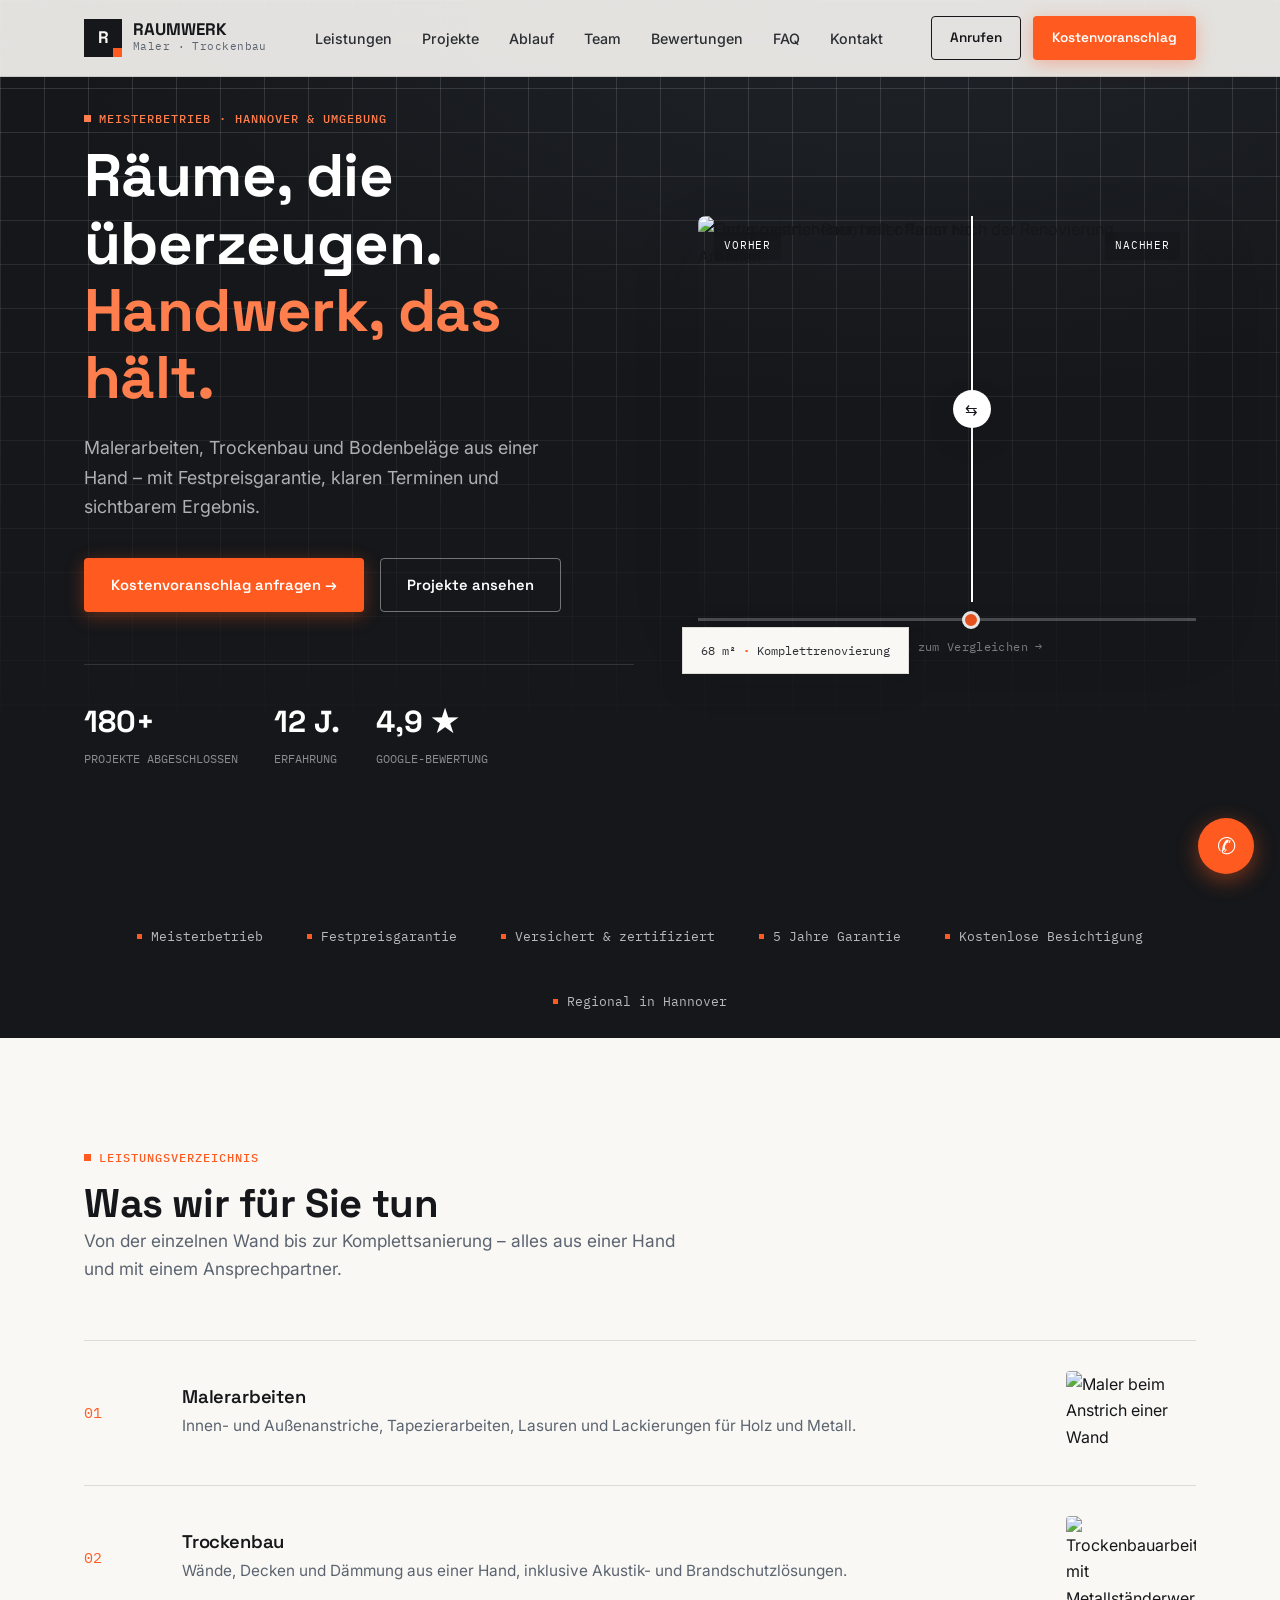
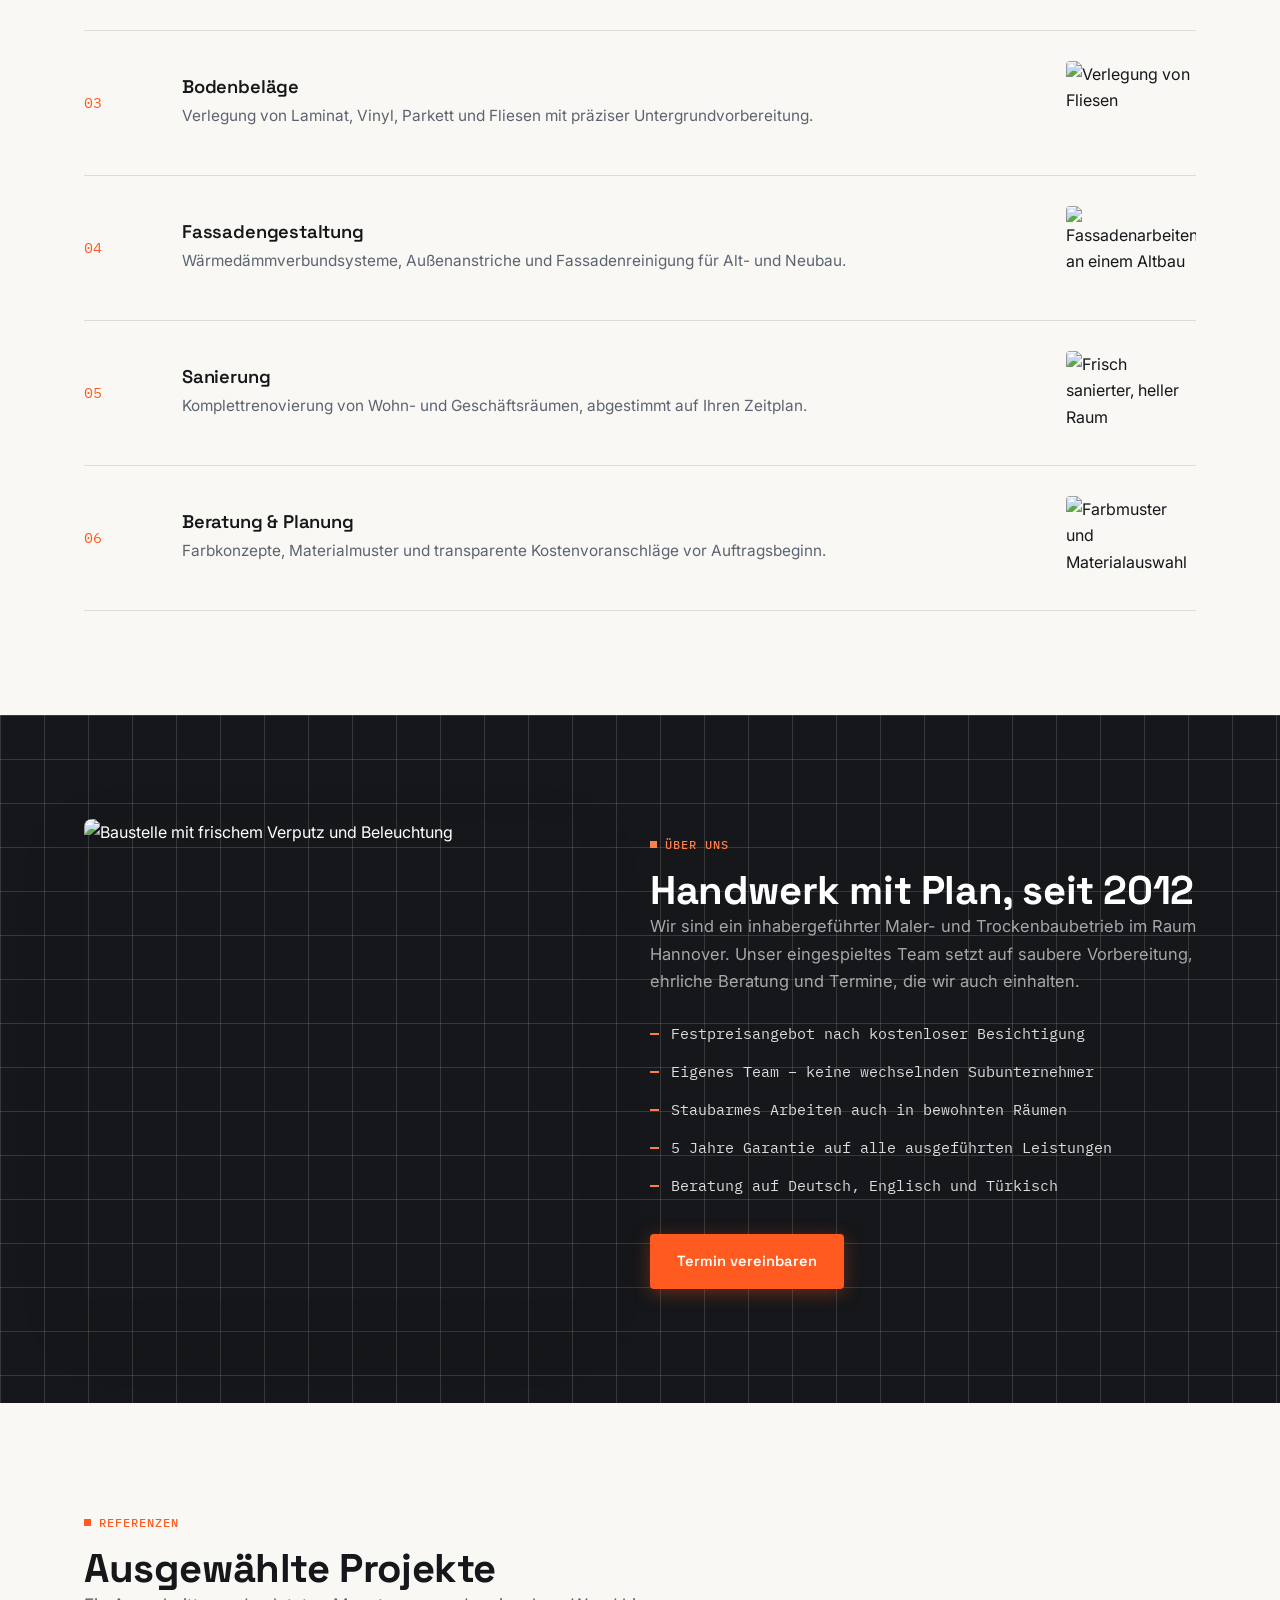
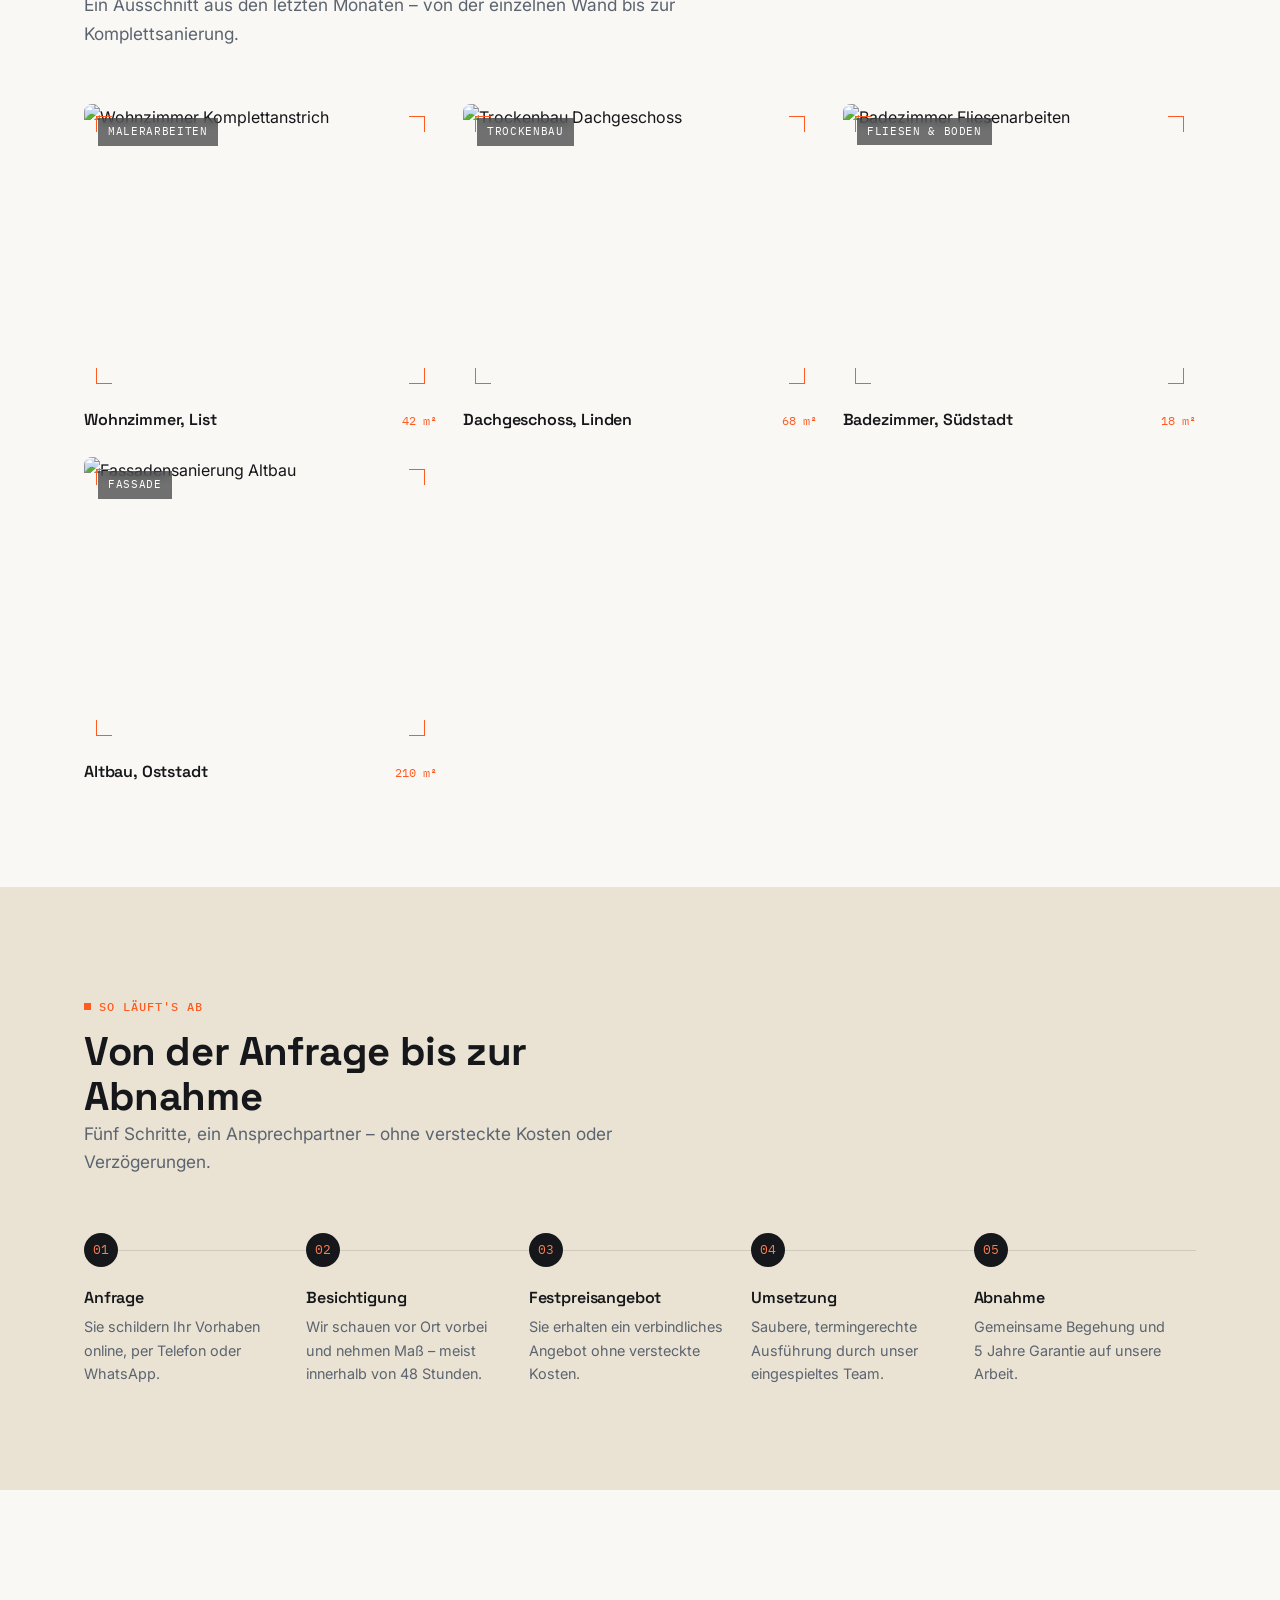
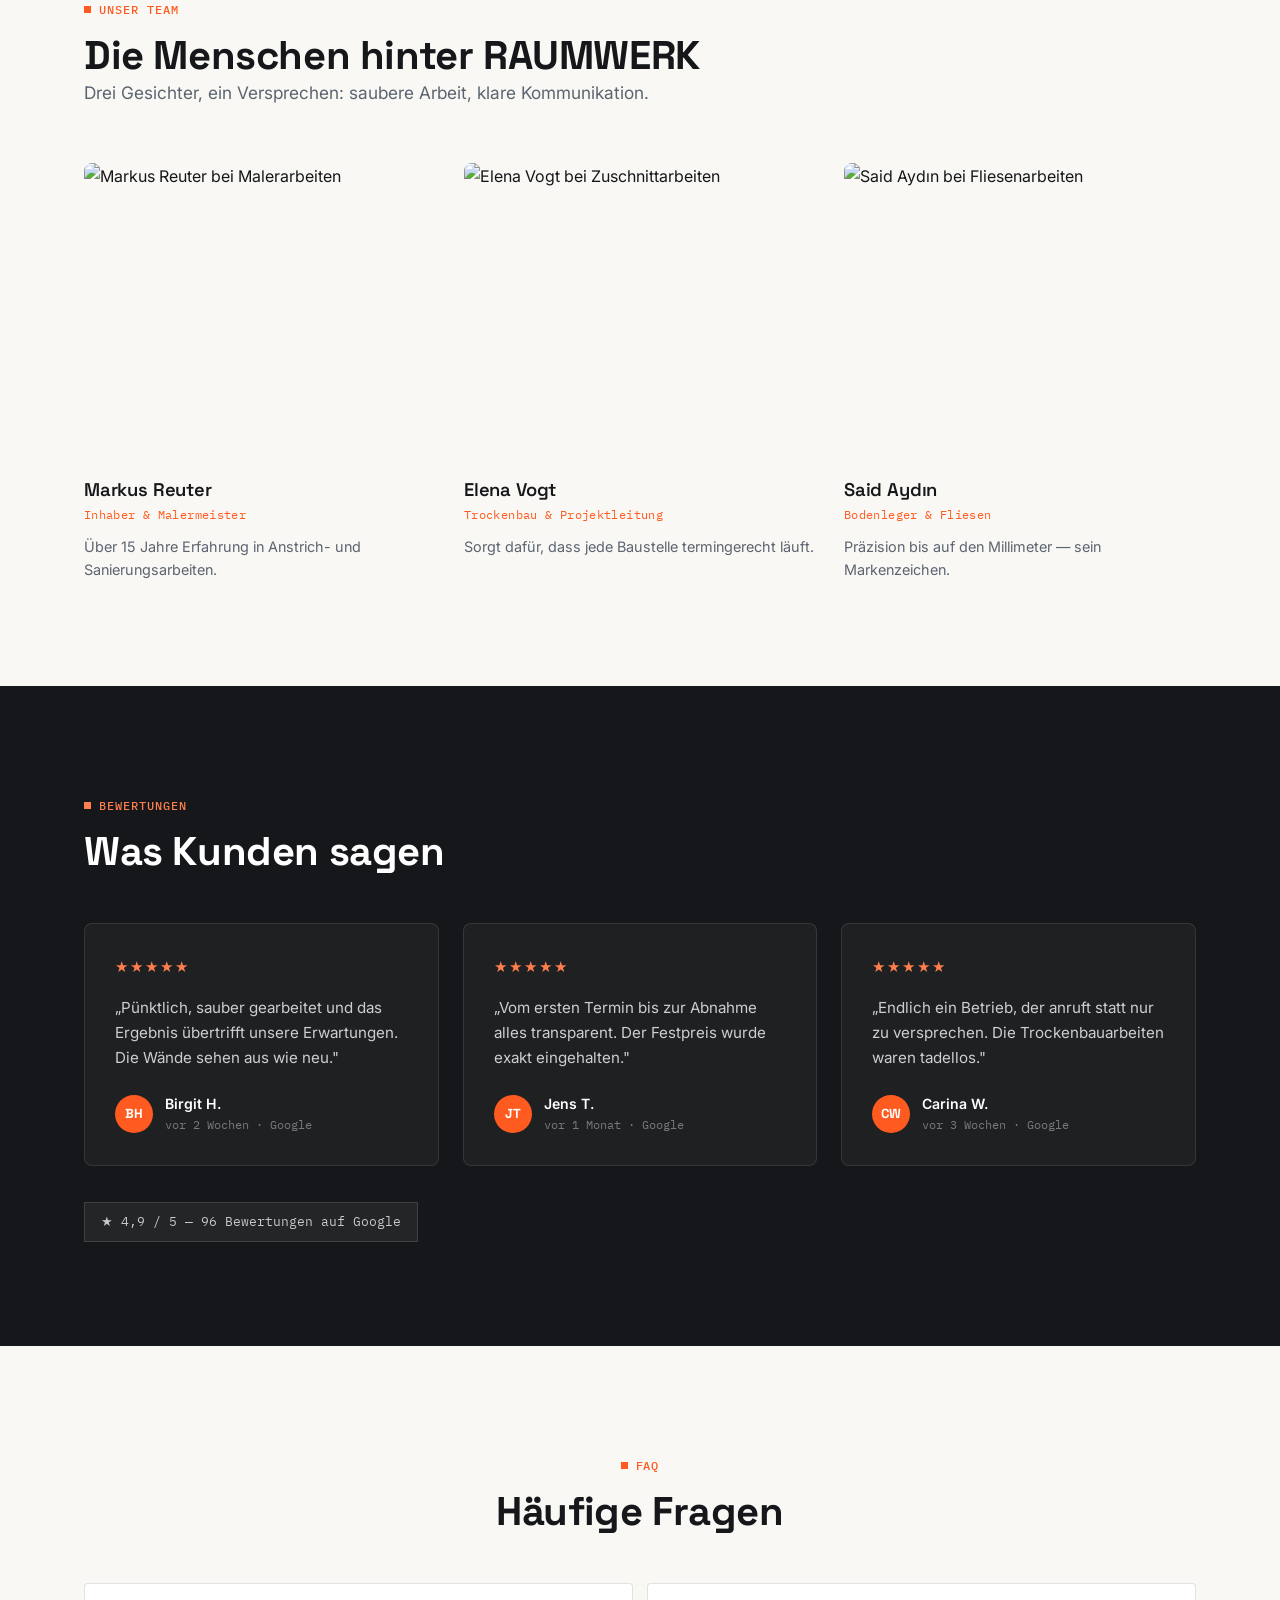
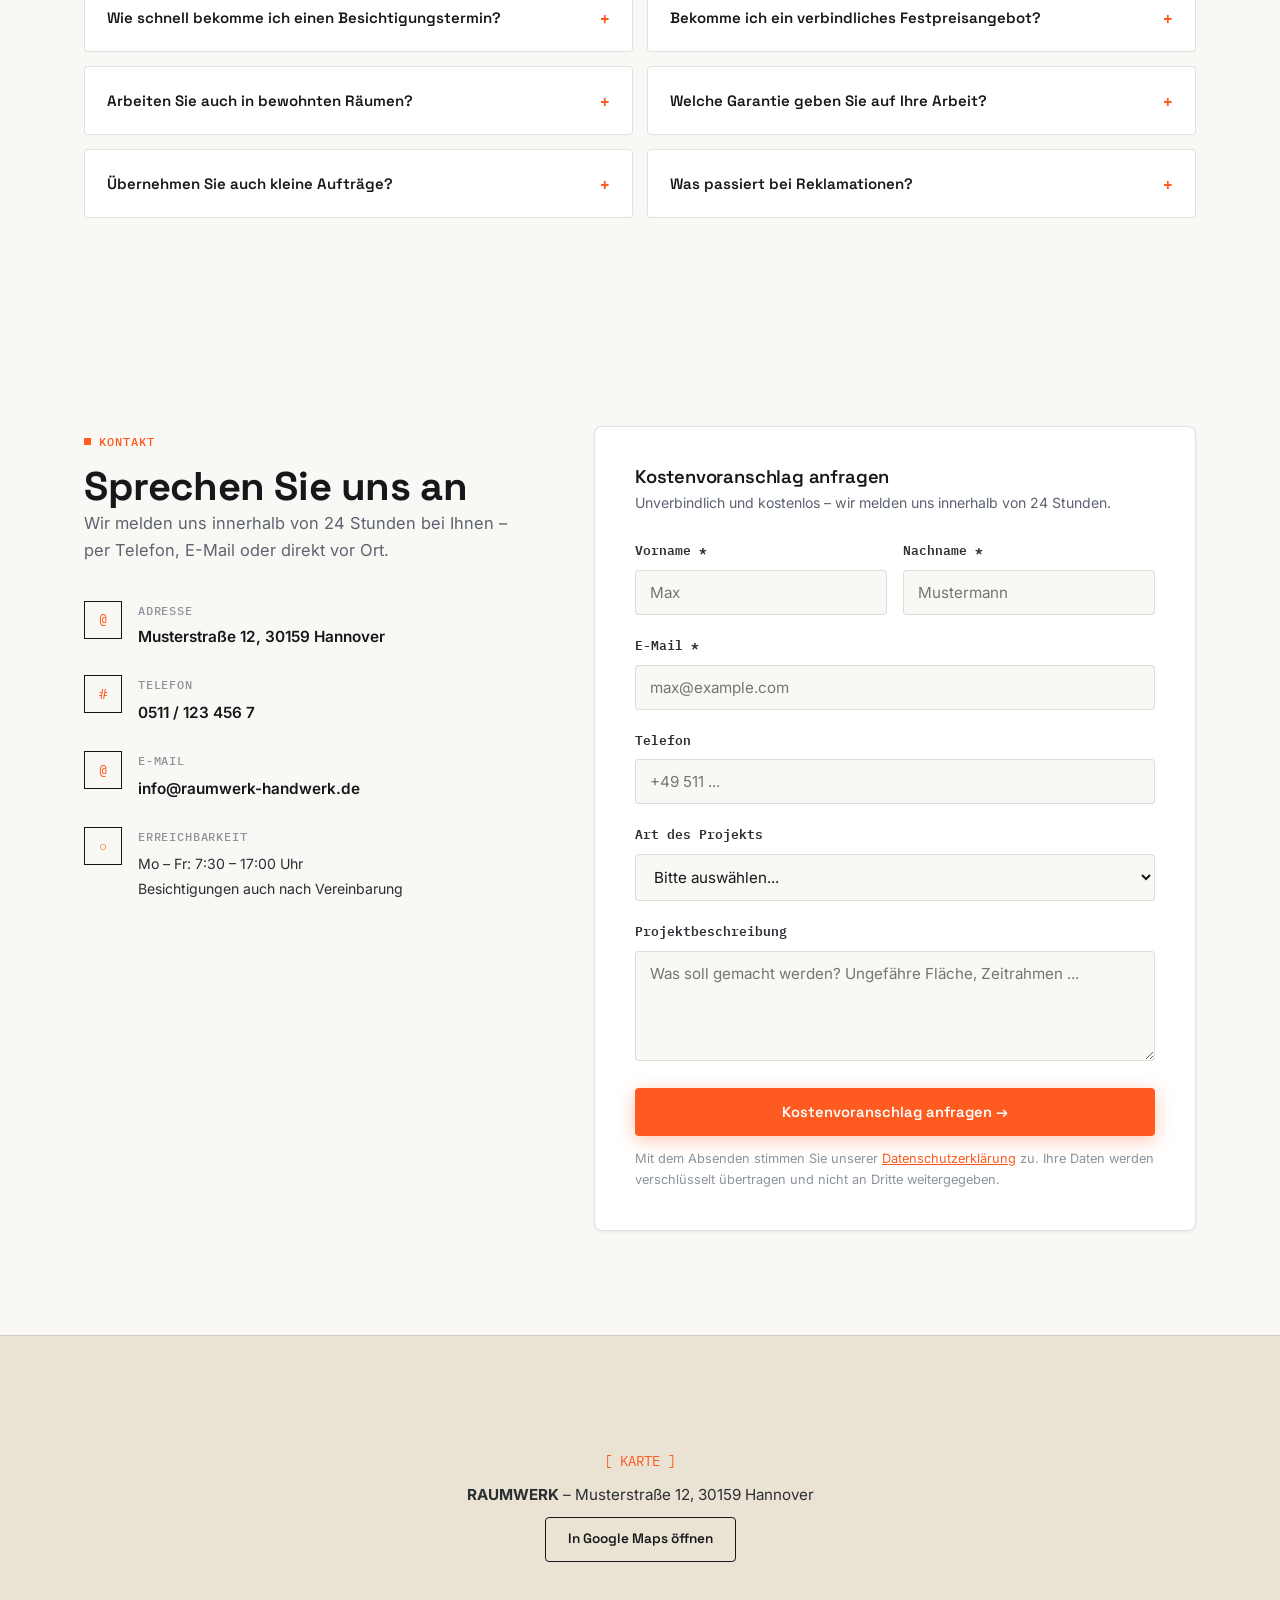
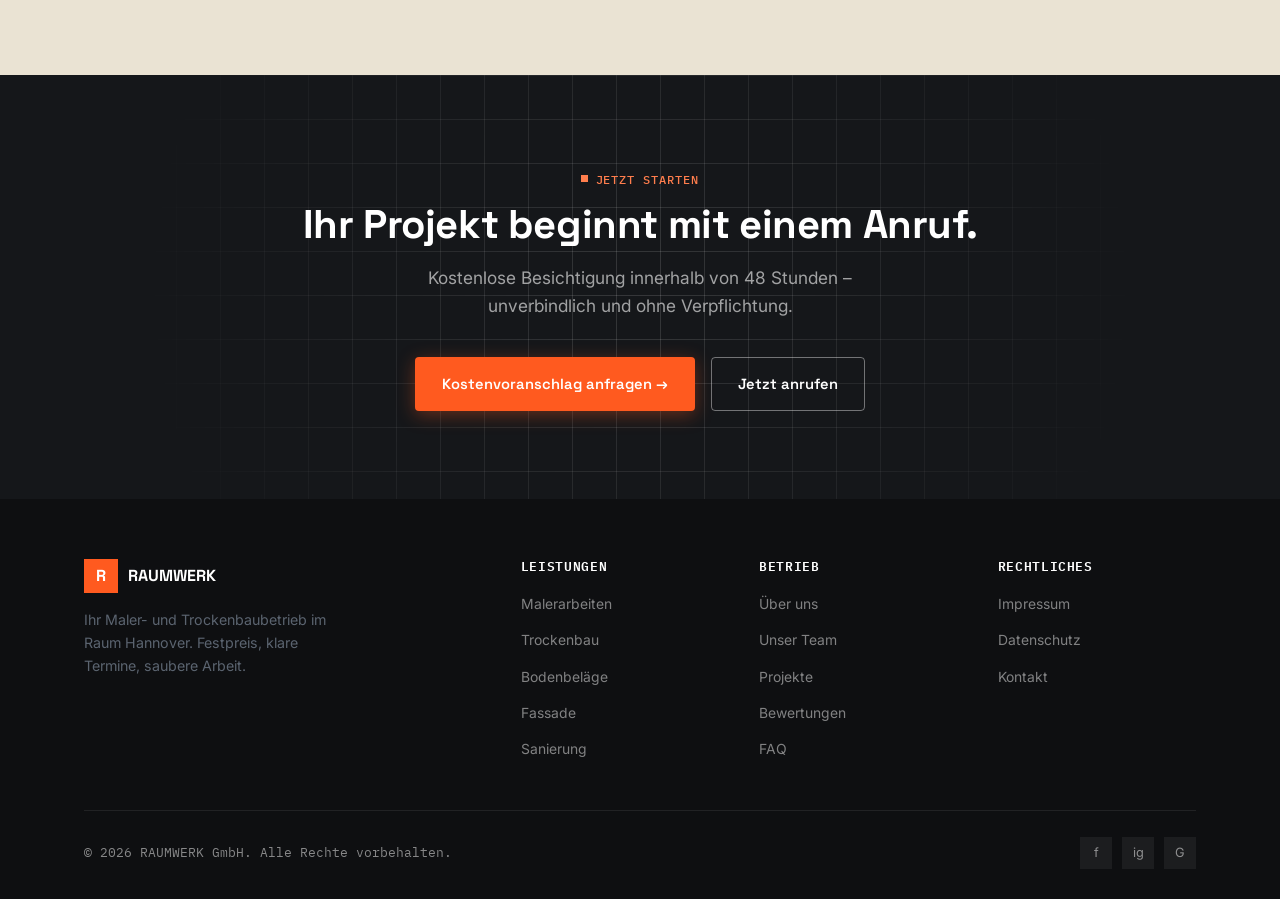
==== commit e376bbc8: "Update Website to Handwerk Design" ====
--- a/index.html
+++ b/index.html
@@ -3,13 +3,50 @@
 <head>
 <meta charset="UTF-8" />
 <meta name="viewport" content="width=device-width, initial-scale=1.0" />
-<title>Musterpraxis Müller – Ihr Spezialist in Hannover</title>
-<meta name="description" content="Professionelle, moderne und vertrauenswürdige Leistungen. Jetzt Termin online buchen." />
-
-<!-- Fonts -->
+<title>RAUMWERK – Maler &amp; Trockenbau Hannover</title>
+<meta name="description" content="Malerarbeiten, Trockenbau und Bodenbeläge aus einer Hand. Festpreisgarantie, klare Termine, sichtbares Ergebnis. Jetzt Kostenvoranschlag anfragen." />
+
+<!--
+═══════════════════════════════════════════════════════════════════════════
+ HANDWERKER-WEBSITE-TEMPLATE — branchenoffen, Stand 2026
+═══════════════════════════════════════════════════════════════════════════
+ Dieses Template zeigt einen Maler- & Trockenbaubetrieb ("RAUMWERK") als
+ Beispiel. Das Grundgerüst funktioniert aber für jede Handwerksbranche:
+ Maler · Trockenbauer · Fliesenleger · Dachdecker · Elektriker · Sanitär ·
+ Schreiner · Garten- & Landschaftsbau · Fensterbauer · Bodenleger ...
+
+ SO PASST DU ES FÜR EINEN NEUEN KUNDEN AN:
+
+ 1) FARBEN — im CSS weiter unten unter ":root":
+    --signal   Markenfarbe / Akzent für Buttons & Highlights
+    --ink      dunkler Hintergrund (Hero, Footer)
+    --plaster  heller, warmer Sektions-Hintergrund
+    Beispiele für andere Branchen:
+      Elektriker            → --signal: #2E6BFF (Blau) oder #FFC53D (Gelb)
+      Dachdecker             → --signal: #B23A2E (Ziegelrot)
+      Garten-/Landschaftsbau → --signal: #4C7A3D (Grün)
+      Sanitär/Heizung        → --signal: #1E8FA6 (Petrol)
+
+ 2) TEXTE — Suche im Dokument nach "RAUMWERK" (Firmenname) und ersetze
+    Adresse/Telefon/E-Mail im Abschnitt "KONTAKT" sowie im Footer.
+
+ 3) BILDER — alle Fotos sind Platzhalter (Unsplash). Für einen echten
+    Kunden IMMER durch eigene Projektfotos ersetzen — bei Handwerk ist
+    das der größte Vertrauensfaktor auf der ganzen Seite.
+
+ 4) LEISTUNGEN — im Abschnitt "LEISTUNGEN" die sechs Positionen durch
+    die tatsächlichen Leistungen des Betriebs ersetzen.
+
+ 5) Logo-Initiale (".nav-logo-mark span") und Footer-Initiale anpassen.
+
+ Aufbau: Header · Vorher/Nachher-Hero · Vertrauensleiste · Leistungen ·
+ Projekte · Ablauf · Team · Bewertungen · FAQ · Kontaktformular · Footer.
+═══════════════════════════════════════════════════════════════════════════
+-->
+
 <link rel="preconnect" href="https://fonts.googleapis.com" />
 <link rel="preconnect" href="https://fonts.gstatic.com" crossorigin />
-<link href="https://fonts.googleapis.com/css2?family=Plus+Jakarta+Sans:wght@400;500;600;700;800&family=Inter:wght@400;500;600&display=swap" rel="stylesheet" />
+<link href="https://fonts.googleapis.com/css2?family=Space+Grotesk:wght@500;600;700&family=Inter:wght@400;500;600;700&family=IBM+Plex+Mono:wght@400;500;600&display=swap" rel="stylesheet" />
 
 <style>
   /* ── Reset & Base ─────────────────────────────────────────── */
@@ -18,114 +55,133 @@
 
   body {
     font-family: 'Inter', sans-serif;
-    color: #1a1a2e;
-    background: #ffffff;
+    color: var(--ink);
+    background: var(--paper);
     line-height: 1.65;
     overflow-x: hidden;
   }
 
+  @media (prefers-reduced-motion: reduce) {
+    html { scroll-behavior: auto; }
+    *, *::before, *::after { animation-duration: 0.001ms !important; transition-duration: 0.001ms !important; }
+  }
+
   /* ── Design Tokens ───────────────────────────────────────── */
   :root {
-    --navy:   #0F2240;
-    --navy-light: #1a3660;
-    --gold:   #C8952A;
-    --gold-light: #e8b04a;
-    --white:  #ffffff;
-    --gray-50: #F5F6F8;
-    --gray-100: #EAECF0;
-    --gray-300: #D0D5DD;
-    --gray-500: #667085;
-    --gray-700: #344054;
-    --gray-900: #101828;
-    --radius-sm: 8px;
-    --radius-md: 14px;
-    --radius-lg: 24px;
-    --shadow-sm: 0 1px 3px rgba(0,0,0,.08), 0 1px 2px rgba(0,0,0,.04);
-    --shadow-md: 0 4px 24px rgba(15,34,64,.10), 0 1px 4px rgba(15,34,64,.06);
-    --shadow-lg: 0 16px 48px rgba(15,34,64,.14), 0 4px 8px rgba(15,34,64,.06);
+    --ink:          #15171A;
+    --ink-soft:     #2B2E33;
+    --paper:        #FAF8F4;
+    --plaster:      #EAE3D3;
+    --plaster-dark: #DCD2BB;
+    --signal:       #FF5A1F;
+    --signal-light: #FF7E4D;
+    --slate:        #5B6470;
+    --slate-light:  #8C939C;
+    --line:         rgba(21,23,26,.12);
+    --line-dark:    rgba(255,255,255,.14);
+    --radius-sm: 4px;
+    --radius-md: 8px;
+    --radius-lg: 16px;
+    --shadow-sm: 0 1px 3px rgba(21,23,26,.07);
+    --shadow-md: 0 12px 32px rgba(21,23,26,.10);
+    --shadow-lg: 0 28px 64px rgba(21,23,26,.18);
+    --font-display: 'Space Grotesk', sans-serif;
+    --font-body: 'Inter', sans-serif;
+    --font-mono: 'IBM Plex Mono', monospace;
   }
 
   /* ── Typography ──────────────────────────────────────────── */
-  h1, h2, h3, h4 { font-family: 'Plus Jakarta Sans', sans-serif; line-height: 1.2; }
-  h1 { font-size: clamp(2rem, 5vw, 3.5rem); font-weight: 800; }
-  h2 { font-size: clamp(1.6rem, 3.5vw, 2.4rem); font-weight: 700; }
-  h3 { font-size: 1.2rem; font-weight: 700; }
-  p { color: var(--gray-500); font-size: 1.05rem; }
+  h1, h2, h3, h4 { font-family: var(--font-display); line-height: 1.12; letter-spacing: -.01em; color: var(--ink); }
+  h1 { font-size: clamp(2.2rem, 5vw, 3.75rem); font-weight: 700; }
+  h2 { font-size: clamp(1.7rem, 3.4vw, 2.5rem); font-weight: 700; }
+  h3 { font-size: 1.15rem; font-weight: 600; }
+  p { color: var(--slate); font-size: 1.03rem; }
+  a { color: inherit; }
+
+  .mono { font-family: var(--font-mono); }
+  .eyebrow {
+    display: inline-flex; align-items: center; gap: 8px;
+    font-family: var(--font-mono); font-size: .78rem; font-weight: 500;
+    letter-spacing: .08em; text-transform: uppercase; color: var(--signal);
+    margin-bottom: 14px;
+  }
+  .eyebrow::before { content: ''; width: 7px; height: 7px; background: var(--signal); display: inline-block; }
 
   /* ── Layout ──────────────────────────────────────────────── */
-  .container { max-width: 1120px; margin: 0 auto; padding: 0 24px; }
-  section { padding: 96px 0; }
-  .section-label {
-    display: inline-block;
-    font-family: 'Plus Jakarta Sans', sans-serif;
-    font-size: .8rem; font-weight: 700; letter-spacing: .12em;
-    text-transform: uppercase; color: var(--gold);
-    margin-bottom: 12px;
-  }
-  .section-title { color: var(--navy); margin-bottom: 16px; }
-  .section-subtitle { max-width: 580px; font-size: 1.1rem; color: var(--gray-500); margin-bottom: 56px; }
+  .container { max-width: 1160px; margin: 0 auto; padding: 0 24px; }
+  section { padding: 104px 0; }
+  .section-head { max-width: 620px; margin-bottom: 56px; }
+  .section-head p { font-size: 1.08rem; }
+
+  /* Blueprint grid background utility */
+  .grid-bg {
+    background-image:
+      linear-gradient(var(--line) 1px, transparent 1px),
+      linear-gradient(90deg, var(--line) 1px, transparent 1px);
+    background-size: 44px 44px;
+  }
+  .grid-bg-dark {
+    background-image:
+      linear-gradient(var(--line-dark) 1px, transparent 1px),
+      linear-gradient(90deg, var(--line-dark) 1px, transparent 1px);
+    background-size: 44px 44px;
+  }
+
+  /* Corner crop-marks — signature motif, drop into any position:relative frame */
+  .corners { position: absolute; inset: 0; pointer-events: none; z-index: 3; }
+  .corners span { position: absolute; width: 16px; height: 16px; }
+  .corners span:nth-child(1) { top: 12px; left: 12px; border-top: 1.5px solid var(--signal); border-left: 1.5px solid var(--signal); }
+  .corners span:nth-child(2) { top: 12px; right: 12px; border-top: 1.5px solid var(--signal); border-right: 1.5px solid var(--signal); }
+  .corners span:nth-child(3) { bottom: 12px; left: 12px; border-bottom: 1.5px solid var(--signal); border-left: 1.5px solid var(--signal); }
+  .corners span:nth-child(4) { bottom: 12px; right: 12px; border-bottom: 1.5px solid var(--signal); border-right: 1.5px solid var(--signal); }
+  .corners.light span { border-color: rgba(255,255,255,.85); }
 
   /* ── Buttons ─────────────────────────────────────────────── */
   .btn {
     display: inline-flex; align-items: center; gap: 8px;
-    padding: 14px 28px; border-radius: var(--radius-sm);
-    font-family: 'Plus Jakarta Sans', sans-serif;
-    font-size: .95rem; font-weight: 700;
-    cursor: pointer; border: none; text-decoration: none;
+    padding: 14px 26px; border-radius: var(--radius-sm);
+    font-family: var(--font-display); font-size: .92rem; font-weight: 600;
+    cursor: pointer; border: 1.5px solid transparent; text-decoration: none;
     transition: all .2s ease; white-space: nowrap;
   }
-  .btn-primary {
-    background: var(--gold); color: var(--white);
-    box-shadow: 0 2px 12px rgba(200,149,42,.35);
-  }
-  .btn-primary:hover { background: var(--gold-light); transform: translateY(-1px); box-shadow: 0 4px 20px rgba(200,149,42,.45); }
-  .btn-secondary {
-    background: transparent; color: var(--navy);
-    border: 2px solid var(--navy);
-  }
-  .btn-secondary:hover { background: var(--navy); color: var(--white); }
-  .btn-white {
-    background: var(--white); color: var(--navy);
-  }
-  .btn-white:hover { background: var(--gray-50); }
+  .btn:focus-visible { outline: 2px solid var(--signal); outline-offset: 3px; }
+  .btn-primary { background: var(--signal); color: #fff; box-shadow: 0 4px 18px rgba(255,90,31,.35); }
+  .btn-primary:hover { background: var(--signal-light); transform: translateY(-1px); box-shadow: 0 6px 24px rgba(255,90,31,.45); }
+  .btn-outline { background: transparent; color: var(--ink); border-color: var(--ink); }
+  .btn-outline:hover { background: var(--ink); color: var(--paper); }
+  .btn-outline-light { background: transparent; color: #fff; border-color: rgba(255,255,255,.4); }
+  .btn-outline-light:hover { background: #fff; color: var(--ink); border-color: #fff; }
 
   /* ── Navigation ──────────────────────────────────────────── */
   #navbar {
     position: fixed; top: 0; left: 0; right: 0; z-index: 1000;
-    background: rgba(255,255,255,.92);
-    backdrop-filter: blur(16px);
-    border-bottom: 1px solid var(--gray-100);
+    background: rgba(250,248,244,.90);
+    backdrop-filter: blur(14px);
+    border-bottom: 1px solid var(--line);
     transition: box-shadow .3s;
   }
-  #navbar.scrolled { box-shadow: var(--shadow-md); }
-  .nav-inner {
-    display: flex; align-items: center; justify-content: space-between;
-    height: 72px; max-width: 1120px; margin: 0 auto; padding: 0 24px;
-  }
-  .nav-logo {
-    display: flex; align-items: center; gap: 10px; text-decoration: none;
-  }
-  .nav-logo-mark {
-    width: 38px; height: 38px; border-radius: 10px;
-    background: var(--navy); display: flex; align-items: center; justify-content: center;
-  }
-  .nav-logo-mark span { color: var(--gold); font-family: 'Plus Jakarta Sans', sans-serif; font-weight: 800; font-size: 1.1rem; }
-  .nav-logo-text { font-family: 'Plus Jakarta Sans', sans-serif; font-weight: 700; color: var(--navy); font-size: 1rem; }
-  .nav-links { display: flex; align-items: center; gap: 32px; list-style: none; }
-  .nav-links a { text-decoration: none; color: var(--gray-700); font-weight: 500; font-size: .9rem; transition: color .2s; }
-  .nav-links a:hover { color: var(--navy); }
+  #navbar.scrolled { box-shadow: var(--shadow-sm); }
+  .nav-inner { display: flex; align-items: center; justify-content: space-between; height: 76px; max-width: 1160px; margin: 0 auto; padding: 0 24px; }
+  .nav-logo { display: flex; align-items: center; gap: 11px; text-decoration: none; }
+  .nav-logo-mark { width: 38px; height: 38px; background: var(--ink); display: flex; align-items: center; justify-content: center; position: relative; }
+  .nav-logo-mark::after { content:''; position:absolute; bottom:0; right:0; width:9px; height:9px; background: var(--signal); }
+  .nav-logo-mark span { color: var(--paper); font-family: var(--font-display); font-weight: 700; font-size: 1.05rem; }
+  .nav-logo-text { font-family: var(--font-display); font-weight: 700; color: var(--ink); font-size: 1.05rem; line-height: 1.1; }
+  .nav-logo-sub { font-family: var(--font-mono); font-size: .68rem; color: var(--slate); letter-spacing: .04em; }
+  .nav-links { display: flex; align-items: center; gap: 30px; list-style: none; }
+  .nav-links a { text-decoration: none; color: var(--ink-soft); font-weight: 500; font-size: .89rem; transition: color .2s; }
+  .nav-links a:hover { color: var(--signal); }
   .nav-cta { display: flex; gap: 12px; align-items: center; }
   .hamburger { display: none; flex-direction: column; gap: 5px; cursor: pointer; background: none; border: none; padding: 4px; }
-  .hamburger span { display: block; width: 24px; height: 2px; background: var(--navy); border-radius: 2px; transition: .3s; }
-
-  /* Mobile nav */
-  @media (max-width: 860px) {
-    .nav-links, .nav-cta .btn-secondary { display: none; }
+  .hamburger span { display: block; width: 24px; height: 2px; background: var(--ink); }
+
+  @media (max-width: 880px) {
+    .nav-links, .nav-cta .btn-outline { display: none; }
     .hamburger { display: flex; }
     .nav-links.open {
       display: flex; flex-direction: column; align-items: flex-start;
-      position: absolute; top: 72px; left: 0; right: 0;
-      background: var(--white); border-bottom: 1px solid var(--gray-100);
+      position: absolute; top: 76px; left: 0; right: 0;
+      background: var(--paper); border-bottom: 1px solid var(--line);
       padding: 24px; gap: 20px;
     }
   }
@@ -133,328 +189,286 @@
   /* ── Hero ────────────────────────────────────────────────── */
   #hero {
     min-height: 100vh; display: flex; align-items: center;
-    background: linear-gradient(135deg, var(--navy) 0%, #1a3660 60%, #0d3b6e 100%);
-    padding-top: 72px; position: relative; overflow: hidden;
-  }
-  #hero::before {
-    content: '';
-    position: absolute; inset: 0;
-    background: url("data:image/svg+xml,%3Csvg width='60' height='60' viewBox='0 0 60 60' xmlns='http://www.w3.org/2000/svg'%3E%3Cg fill='none' fill-rule='evenodd'%3E%3Cg fill='%23ffffff' fill-opacity='0.025'%3E%3Cpath d='M36 34v-4h-2v4h-4v2h4v4h2v-4h4v-2h-4zm0-30V0h-2v4h-4v2h4v4h2V6h4V4h-4zM6 34v-4H4v4H0v2h4v4h2v-4h4v-2H6zM6 4V0H4v4H0v2h4v4h2V6h4V4H6z'/%3E%3C/g%3E%3C/g%3E%3C/svg%3E");
-  }
+    background: radial-gradient(ellipse 120% 80% at 70% 0%, #1f2329 0%, var(--ink) 55%);
+    padding-top: 76px; position: relative; overflow: hidden;
+  }
+  #hero .grid-bg-dark { position: absolute; inset: 0; mask-image: linear-gradient(to bottom, black, transparent 85%); }
   .hero-grid {
-    display: grid; grid-template-columns: 1fr 1fr; gap: 64px;
+    display: grid; grid-template-columns: 1.05fr .95fr; gap: 64px;
     align-items: center; position: relative; z-index: 1;
   }
-  .hero-badge {
+  #hero .eyebrow { color: var(--signal-light); }
+  #hero .eyebrow::before { background: var(--signal-light); }
+  #hero h1 { color: #fff; margin-bottom: 22px; }
+  #hero h1 .accent { color: var(--signal-light); }
+  #hero p.lede { color: rgba(255,255,255,.66); font-size: 1.12rem; margin-bottom: 36px; max-width: 480px; }
+  .hero-actions { display: flex; gap: 16px; flex-wrap: wrap; margin-bottom: 52px; }
+  .hero-stats { display: flex; gap: 36px; padding-top: 32px; border-top: 1px solid rgba(255,255,255,.12); flex-wrap: wrap; }
+  .hero-stat-value { font-family: var(--font-display); font-size: 1.9rem; font-weight: 700; color: #fff; }
+  .hero-stat-label { font-family: var(--font-mono); font-size: .76rem; color: rgba(255,255,255,.5); margin-top: 2px; }
+
+  /* Before/After signature slider */
+  .ba-wrap { position: relative; animation: floatUp .7s ease both; }
+  @keyframes floatUp { from { opacity:0; transform:translateY(28px); } to { opacity:1; transform:none; } }
+  .ba-slider { --pos: 55; position: relative; }
+  .ba-frame {
+    position: relative; aspect-ratio: 4/3.1; overflow: hidden;
+    border-radius: var(--radius-md); box-shadow: var(--shadow-lg);
+  }
+  .ba-frame img { position: absolute; inset: 0; width: 100%; height: 100%; object-fit: cover; display: block; }
+  .ba-before { clip-path: inset(0 calc(100% - var(--pos) * 1%) 0 0); }
+  .ba-tag {
+    position: absolute; top: 16px; z-index: 2;
+    font-family: var(--font-mono); font-size: .68rem; letter-spacing: .08em;
+    color: #fff; background: rgba(21,23,26,.55); backdrop-filter: blur(4px);
+    padding: 5px 10px; text-transform: uppercase;
+  }
+  .ba-tag.before { left: 16px; }
+  .ba-tag.after { right: 16px; }
+  .ba-handle {
+    position: absolute; top: 0; bottom: 0; left: calc(var(--pos) * 1%);
+    width: 2px; background: #fff; z-index: 2; transform: translateX(-1px);
+    box-shadow: 0 0 0 1px rgba(0,0,0,.15);
+  }
+  .ba-handle::after {
+    content: '⇆'; position: absolute; top: 50%; left: 50%;
+    width: 38px; height: 38px; border-radius: 50%; background: #fff; color: var(--ink);
+    display: flex; align-items: center; justify-content: center;
+    transform: translate(-50%,-50%); font-size: .95rem; box-shadow: var(--shadow-md);
+  }
+  .ba-range {
+    width: 100%; margin-top: 14px; -webkit-appearance: none; appearance: none;
+    height: 3px; background: rgba(255,255,255,.25); outline: none; cursor: pointer;
+  }
+  .ba-range::-webkit-slider-thumb {
+    -webkit-appearance: none; width: 18px; height: 18px; border-radius: 50%;
+    background: var(--signal); cursor: pointer; border: 3px solid #fff;
+  }
+  .ba-range::-moz-range-thumb { width: 18px; height: 18px; border-radius: 50%; background: var(--signal); cursor: pointer; border: 3px solid #fff; }
+  .ba-hint { font-family: var(--font-mono); font-size: .72rem; color: rgba(255,255,255,.45); text-align: center; margin-top: 8px; letter-spacing: .03em; }
+  .ba-spec {
+    position: absolute; left: -16px; bottom: -18px; z-index: 2;
+    background: var(--paper); border: 1px solid var(--line);
+    padding: 12px 18px; box-shadow: var(--shadow-md);
+    font-family: var(--font-mono); font-size: .78rem; color: var(--ink-soft);
+  }
+  .ba-spec strong { color: var(--signal); }
+
+  @media (max-width: 880px) {
+    .hero-grid { grid-template-columns: 1fr; }
+    .ba-spec { position: static; margin-top: 28px; display: inline-block; }
+    .hero-stats { gap: 24px; }
+  }
+
+  /* ── Trust Bar ───────────────────────────────────────────── */
+  #trust { padding: 26px 0; background: var(--ink); }
+  .trust-inner { display: flex; align-items: center; justify-content: center; gap: 44px; flex-wrap: wrap; }
+  .trust-item { display: flex; align-items: center; gap: 9px; color: rgba(255,255,255,.7); font-family: var(--font-mono); font-size: .8rem; }
+  .trust-item span.dot { width: 5px; height: 5px; background: var(--signal); display: inline-block; }
+
+  /* ── Leistungen (spec-sheet style) ───────────────────────── */
+  #leistungen { background: var(--paper); }
+  .spec-list { border-top: 1px solid var(--line); }
+  .spec-row {
+    display: grid; grid-template-columns: 70px 1fr 130px; gap: 28px; align-items: center;
+    padding: 30px 0; border-bottom: 1px solid var(--line);
+    transition: background .2s;
+  }
+  .spec-row:hover { background: rgba(255,90,31,.035); }
+  .spec-num { font-family: var(--font-mono); color: var(--signal); font-size: .95rem; }
+  .spec-body h3 { margin-bottom: 6px; }
+  .spec-body p { font-size: .96rem; margin: 0; }
+  .spec-thumb { width: 130px; height: 84px; border-radius: var(--radius-sm); overflow: hidden; position: relative; }
+  .spec-thumb img { width: 100%; height: 100%; object-fit: cover; }
+  @media (max-width: 760px) {
+    .spec-row { grid-template-columns: 40px 1fr; }
+    .spec-thumb { display: none; }
+  }
+
+  /* ── About ───────────────────────────────────────────────── */
+  #ueber-uns { background: var(--ink); color: #fff; position: relative; overflow: hidden; }
+  #ueber-uns .grid-bg-dark { position:absolute; inset:0; }
+  .about-grid { display: grid; grid-template-columns: .95fr 1.05fr; gap: 72px; align-items: center; position: relative; z-index: 1; }
+  .about-frame { position: relative; border-radius: var(--radius-md); overflow: hidden; box-shadow: var(--shadow-lg); }
+  .about-frame img { width: 100%; height: 480px; object-fit: cover; display: block; filter: saturate(.92) contrast(1.02); }
+  #ueber-uns .eyebrow { color: var(--signal-light); }
+  #ueber-uns .eyebrow::before { background: var(--signal-light); }
+  #ueber-uns h2 { color: #fff; }
+  #ueber-uns p { color: rgba(255,255,255,.62); }
+  .check-list { list-style: none; margin: 26px 0 36px; display: flex; flex-direction: column; gap: 13px; }
+  .check-list li { display: flex; align-items: flex-start; gap: 12px; color: rgba(255,255,255,.85); font-size: .95rem; font-family: var(--font-mono); }
+  .check-list li::before { content: '—'; color: var(--signal-light); font-weight: 700; }
+  @media (max-width: 820px) { .about-grid { grid-template-columns: 1fr; } .about-frame img { height: 320px; } }
+
+  /* ── Projekte (Portfolio) ────────────────────────────────── */
+  #projekte { background: var(--paper); }
+  .project-grid { display: grid; grid-template-columns: repeat(auto-fit, minmax(260px, 1fr)); gap: 26px; }
+  .project-card { position: relative; }
+  .project-frame { position: relative; border-radius: var(--radius-md); overflow: hidden; aspect-ratio: 4/3.3; }
+  .project-frame img { width: 100%; height: 100%; object-fit: cover; transition: transform .5s ease; display: block; }
+  .project-card:hover .project-frame img { transform: scale(1.05); }
+  .project-tag {
+    position: absolute; top: 14px; left: 14px; z-index: 2;
+    font-family: var(--font-mono); font-size: .68rem; letter-spacing: .06em; text-transform: uppercase;
+    background: rgba(21,23,26,.6); color: #fff; padding: 5px 10px; backdrop-filter: blur(4px);
+  }
+  .project-meta { display: flex; justify-content: space-between; align-items: baseline; margin-top: 14px; }
+  .project-meta h3 { font-size: 1rem; }
+  .project-meta span { font-family: var(--font-mono); font-size: .78rem; color: var(--signal); }
+
+  /* ── Ablauf (process timeline – genuine sequence) ────────── */
+  #ablauf { background: var(--plaster); position: relative; }
+  .timeline { position: relative; display: grid; grid-template-columns: repeat(5, 1fr); gap: 0; }
+  .timeline::before { content: ''; position: absolute; top: 17px; left: 0; right: 0; height: 1.5px; background: var(--line); }
+  .timeline-step { position: relative; padding-right: 20px; }
+  .timeline-dot {
+    width: 34px; height: 34px; border-radius: 50%; background: var(--ink); color: var(--signal-light);
+    display: flex; align-items: center; justify-content: center; font-family: var(--font-mono); font-size: .82rem;
+    margin-bottom: 22px; position: relative; z-index: 1;
+  }
+  .timeline-step h3 { font-size: 1rem; margin-bottom: 8px; }
+  .timeline-step p { font-size: .9rem; }
+  @media (max-width: 920px) {
+    .timeline { grid-template-columns: 1fr; gap: 32px; }
+    .timeline::before { top: 0; bottom: 0; left: 17px; right: auto; width: 1.5px; height: auto; }
+    .timeline-step { padding-right: 0; padding-left: 56px; }
+    .timeline-dot { position: absolute; left: 0; top: 0; margin-bottom: 0; }
+  }
+
+  /* ── Team ────────────────────────────────────────────────── */
+  #team { background: var(--paper); }
+  .team-grid { display: grid; grid-template-columns: repeat(auto-fit, minmax(240px, 1fr)); gap: 28px; }
+  .team-card { position: relative; }
+  .team-frame { position: relative; border-radius: var(--radius-md); overflow: hidden; aspect-ratio: 4/3.4; }
+  .team-frame img { width: 100%; height: 100%; object-fit: cover; transition: transform .4s; }
+  .team-card:hover .team-frame img { transform: scale(1.04); }
+  .team-info { padding-top: 18px; }
+  .team-info h3 { margin-bottom: 3px; }
+  .team-role { font-family: var(--font-mono); font-size: .78rem; color: var(--signal); margin-bottom: 10px; letter-spacing: .03em; }
+  .team-info p { font-size: .9rem; margin: 0; }
+
+  /* ── Bewertungen ─────────────────────────────────────────── */
+  #bewertungen { background: var(--ink); color: #fff; }
+  #bewertungen .eyebrow { color: var(--signal-light); }
+  #bewertungen .eyebrow::before { background: var(--signal-light); }
+  #bewertungen h2 { color: #fff; }
+  .reviews-grid { display: grid; grid-template-columns: repeat(auto-fit, minmax(300px, 1fr)); gap: 24px; }
+  .review-card { background: rgba(255,255,255,.04); border: 1px solid rgba(255,255,255,.1); border-radius: var(--radius-md); padding: 30px; }
+  .review-stars { color: var(--signal-light); font-family: var(--font-mono); font-size: .95rem; margin-bottom: 16px; letter-spacing: 2px; }
+  .review-text { color: rgba(255,255,255,.78); font-size: .95rem; margin-bottom: 22px; line-height: 1.65; }
+  .reviewer { display: flex; align-items: center; gap: 12px; }
+  .reviewer-avatar { width: 38px; height: 38px; border-radius: 50%; background: var(--signal); display: flex; align-items: center; justify-content: center; color: #fff; font-weight: 700; font-family: var(--font-display); font-size: .82rem; }
+  .reviewer-name { font-weight: 600; color: #fff; font-size: .88rem; }
+  .reviewer-date { font-size: .76rem; color: rgba(255,255,255,.4); font-family: var(--font-mono); }
+  .google-badge {
     display: inline-flex; align-items: center; gap: 8px;
-    background: rgba(200,149,42,.15); border: 1px solid rgba(200,149,42,.4);
-    border-radius: 100px; padding: 6px 16px;
-    font-size: .8rem; font-weight: 600; color: var(--gold-light);
-    margin-bottom: 24px;
-  }
-  .hero-badge-dot { width: 6px; height: 6px; border-radius: 50%; background: var(--gold); animation: pulse 2s infinite; }
-  @keyframes pulse { 0%,100% { opacity:1; } 50% { opacity:.4; } }
-  #hero h1 { color: var(--white); margin-bottom: 24px; }
-  #hero h1 .highlight { color: var(--gold); }
-  #hero p { color: rgba(255,255,255,.72); font-size: 1.1rem; margin-bottom: 40px; max-width: 500px; }
-  .hero-actions { display: flex; gap: 16px; flex-wrap: wrap; }
-  .hero-stats {
-    display: flex; gap: 40px; margin-top: 56px; padding-top: 40px;
-    border-top: 1px solid rgba(255,255,255,.12);
-  }
-  .hero-stat-value { font-family: 'Plus Jakarta Sans', sans-serif; font-size: 2rem; font-weight: 800; color: var(--white); }
-  .hero-stat-label { font-size: .85rem; color: rgba(255,255,255,.55); }
-  .hero-card {
-    background: var(--white); border-radius: var(--radius-lg);
-    overflow: hidden; box-shadow: var(--shadow-lg);
-    animation: floatUp .7s ease both;
-  }
-  @keyframes floatUp { from { opacity:0; transform:translateY(32px); } to { opacity:1; transform:none; } }
-  .hero-card-header {
-    background: var(--navy); padding: 20px 24px;
-    display: flex; align-items: center; justify-content: space-between;
-  }
-  .hero-card-header span { color: var(--white); font-family: 'Plus Jakarta Sans', sans-serif; font-weight: 700; }
-  .hero-card-dots { display: flex; gap: 6px; }
-  .hero-card-dots span { width: 10px; height: 10px; border-radius: 50%; }
-  .hero-card-dots span:nth-child(1) { background: #ff5f57; }
-  .hero-card-dots span:nth-child(2) { background: #ffbd2e; }
-  .hero-card-dots span:nth-child(3) { background: #28ca41; }
-  .hero-card-body { padding: 28px 24px; }
-  .booking-slot {
-    display: flex; align-items: center; justify-content: space-between;
-    padding: 12px 16px; border-radius: var(--radius-sm);
-    border: 1px solid var(--gray-100); margin-bottom: 10px;
-    transition: all .2s;
-  }
-  .booking-slot:hover { border-color: var(--gold); background: rgba(200,149,42,.04); }
-  .booking-slot-time { font-weight: 600; color: var(--navy); font-size: .95rem; }
-  .booking-slot-type { font-size: .8rem; color: var(--gray-500); }
-  .booking-slot-btn {
-    padding: 6px 14px; background: var(--gold); color: var(--white);
-    border: none; border-radius: 6px; font-size: .8rem; font-weight: 700;
-    cursor: pointer;
-  }
-  .booking-slot.booked { background: var(--gray-50); opacity: .5; pointer-events: none; }
-  .booking-slot.booked .booking-slot-btn { background: var(--gray-300); }
-  @media (max-width: 860px) {
-    .hero-grid { grid-template-columns: 1fr; }
-    .hero-card { display: none; }
-    .hero-stats { flex-wrap: wrap; gap: 24px; }
-  }
-
-  /* ── Trust Bar ───────────────────────────────────────────── */
-  #trust {
-    padding: 28px 0; background: var(--gray-50);
-    border-top: 1px solid var(--gray-100); border-bottom: 1px solid var(--gray-100);
-  }
-  .trust-inner {
-    display: flex; align-items: center; justify-content: center; gap: 40px;
-    flex-wrap: wrap;
-  }
-  .trust-item {
-    display: flex; align-items: center; gap: 10px;
-    color: var(--gray-500); font-size: .9rem; font-weight: 500;
-  }
-  .trust-icon { font-size: 1.4rem; }
-
-  /* ── Services ────────────────────────────────────────────── */
-  #leistungen { background: var(--white); }
-  .services-grid {
-    display: grid; grid-template-columns: repeat(auto-fit, minmax(300px, 1fr)); gap: 24px;
-  }
-  .service-card {
-    padding: 32px; border-radius: var(--radius-md);
-    border: 1px solid var(--gray-100);
-    transition: all .25s ease;
-    position: relative; overflow: hidden;
-  }
-  .service-card::before {
-    content: ''; position: absolute; top: 0; left: 0; right: 0; height: 3px;
-    background: var(--gold); transform: scaleX(0); transform-origin: left;
-    transition: transform .3s;
-  }
-  .service-card:hover { box-shadow: var(--shadow-md); transform: translateY(-4px); border-color: transparent; }
-  .service-card:hover::before { transform: scaleX(1); }
-  .service-icon {
-    width: 52px; height: 52px; border-radius: var(--radius-sm);
-    background: rgba(200,149,42,.1); display: flex; align-items: center; justify-content: center;
-    font-size: 1.5rem; margin-bottom: 20px;
-  }
-  .service-card h3 { color: var(--navy); margin-bottom: 10px; }
-  .service-card p { font-size: .95rem; }
-  .service-link {
-    display: inline-flex; align-items: center; gap: 6px;
-    color: var(--gold); font-weight: 600; font-size: .9rem;
-    text-decoration: none; margin-top: 16px;
-    transition: gap .2s;
-  }
-  .service-link:hover { gap: 10px; }
-
-  /* ── About ───────────────────────────────────────────────── */
-  #ueber-uns { background: var(--gray-50); }
-  .about-grid {
-    display: grid; grid-template-columns: 1fr 1fr; gap: 80px; align-items: center;
-  }
-  .about-img {
-    border-radius: var(--radius-lg); overflow: hidden;
-    position: relative; box-shadow: var(--shadow-lg);
-  }
-  .about-img img { width: 100%; display: block; object-fit: cover; height: 480px; }
-  .about-img-badge {
-    position: absolute; bottom: 24px; left: 24px;
-    background: var(--white); border-radius: var(--radius-md);
-    padding: 16px 20px; box-shadow: var(--shadow-md);
-    display: flex; align-items: center; gap: 12px;
-  }
-  .about-img-badge-icon { font-size: 2rem; }
-  .about-img-badge-text strong { display: block; font-family: 'Plus Jakarta Sans', sans-serif; font-size: 1.1rem; color: var(--navy); }
-  .about-img-badge-text span { font-size: .8rem; color: var(--gray-500); }
-  .check-list { list-style: none; margin: 28px 0 36px; display: flex; flex-direction: column; gap: 12px; }
-  .check-list li { display: flex; align-items: flex-start; gap: 12px; color: var(--gray-700); font-size: .95rem; }
-  .check-list li::before { content: '✓'; display: flex; align-items: center; justify-content: center; width: 22px; height: 22px; min-width: 22px; border-radius: 50%; background: rgba(200,149,42,.15); color: var(--gold); font-weight: 700; font-size: .75rem; margin-top: 1px; }
-  @media (max-width: 800px) { .about-grid { grid-template-columns: 1fr; } .about-img { display: none; } }
-
-  /* ── Team ────────────────────────────────────────────────── */
-  #team { background: var(--white); }
-  .team-grid { display: grid; grid-template-columns: repeat(auto-fit, minmax(240px, 1fr)); gap: 28px; }
-  .team-card {
-    background: var(--white); border-radius: var(--radius-md);
-    border: 1px solid var(--gray-100); overflow: hidden;
-    transition: box-shadow .25s, transform .25s;
-    text-align: center;
-  }
-  .team-card:hover { box-shadow: var(--shadow-md); transform: translateY(-4px); }
-  .team-img { height: 220px; overflow: hidden; }
-  .team-img img { width: 100%; height: 100%; object-fit: cover; transition: transform .4s; }
-  .team-card:hover .team-img img { transform: scale(1.04); }
-  .team-info { padding: 20px; }
-  .team-info h3 { color: var(--navy); margin-bottom: 4px; font-size: 1rem; }
-  .team-role { font-size: .85rem; color: var(--gold); font-weight: 600; margin-bottom: 12px; }
-  .team-social { display: flex; justify-content: center; gap: 8px; }
-  .team-social a { width: 32px; height: 32px; border-radius: 50%; background: var(--gray-50); display: flex; align-items: center; justify-content: center; font-size: .85rem; text-decoration: none; color: var(--gray-700); transition: all .2s; }
-  .team-social a:hover { background: var(--navy); color: var(--white); }
-
-  /* ── Reviews ─────────────────────────────────────────────── */
-  #bewertungen { background: var(--gray-50); }
-  .reviews-grid { display: grid; grid-template-columns: repeat(auto-fit, minmax(300px, 1fr)); gap: 24px; }
-  .review-card {
-    background: var(--white); border-radius: var(--radius-md);
-    padding: 28px; border: 1px solid var(--gray-100);
-    box-shadow: var(--shadow-sm);
-  }
-  .review-stars { color: #f5b63e; font-size: 1.1rem; margin-bottom: 14px; letter-spacing: 2px; }
-  .review-text { color: var(--gray-700); font-size: .95rem; margin-bottom: 20px; line-height: 1.6; font-style: italic; }
-  .reviewer { display: flex; align-items: center; gap: 12px; }
-  .reviewer-avatar { width: 42px; height: 42px; border-radius: 50%; background: var(--navy); display: flex; align-items: center; justify-content: center; color: var(--gold); font-weight: 700; font-family: 'Plus Jakarta Sans', sans-serif; font-size: .9rem; }
-  .reviewer-name { font-weight: 600; color: var(--navy); font-size: .9rem; }
-  .reviewer-date { font-size: .78rem; color: var(--gray-500); }
-  .google-badge {
-    display: flex; align-items: center; gap: 8px;
-    background: var(--white); border: 1px solid var(--gray-100);
-    border-radius: 100px; padding: 8px 16px; margin-top: 32px;
-    width: fit-content;
-  }
-  .google-badge span { font-weight: 600; color: var(--navy); font-size: .9rem; }
-
-  /* ── Gallery ─────────────────────────────────────────────── */
-  #galerie { background: var(--white); }
-  .gallery-grid {
-    display: grid;
-    grid-template-columns: repeat(3, 1fr);
-    grid-template-rows: auto auto;
-    gap: 16px;
-  }
-  .gallery-item { border-radius: var(--radius-md); overflow: hidden; cursor: pointer; }
-  .gallery-item:first-child { grid-column: span 2; grid-row: span 2; }
-  .gallery-item img { width: 100%; height: 100%; object-fit: cover; display: block; min-height: 200px; transition: transform .4s; }
-  .gallery-item:hover img { transform: scale(1.04); }
-  @media (max-width: 700px) { .gallery-grid { grid-template-columns: 1fr 1fr; } .gallery-item:first-child { grid-column: span 2; } }
+    background: rgba(255,255,255,.06); border: 1px solid rgba(255,255,255,.12);
+    padding: 8px 16px; margin-top: 36px; font-family: var(--font-mono); font-size: .82rem; color: rgba(255,255,255,.75);
+  }
 
   /* ── FAQ ─────────────────────────────────────────────────── */
-  #faq { background: var(--gray-50); }
-  .faq-grid { display: grid; grid-template-columns: 1fr 1fr; gap: 16px; }
-  .faq-item {
-    background: var(--white); border-radius: var(--radius-md);
-    border: 1px solid var(--gray-100); overflow: hidden;
-  }
+  #faq { background: var(--paper); }
+  .faq-grid { display: grid; grid-template-columns: 1fr 1fr; gap: 14px; }
+  .faq-item { border: 1px solid var(--line); border-radius: var(--radius-sm); overflow: hidden; background: #fff; }
   .faq-question {
     display: flex; align-items: center; justify-content: space-between;
-    padding: 20px 24px; cursor: pointer;
-    font-family: 'Plus Jakarta Sans', sans-serif; font-weight: 600;
-    color: var(--navy); font-size: .95rem; gap: 12px;
+    padding: 20px 22px; cursor: pointer;
+    font-family: var(--font-display); font-weight: 600;
+    color: var(--ink); font-size: .94rem; gap: 12px;
     border: none; background: none; width: 100%; text-align: left;
   }
-  .faq-arrow { font-size: 1.2rem; color: var(--gold); transition: transform .3s; flex-shrink: 0; }
-  .faq-item.open .faq-arrow { transform: rotate(180deg); }
+  .faq-question:focus-visible { outline: 2px solid var(--signal); outline-offset: 2px; }
+  .faq-arrow { font-family: var(--font-mono); font-size: 1rem; color: var(--signal); transition: transform .3s; flex-shrink: 0; }
+  .faq-item.open .faq-arrow { transform: rotate(45deg); }
   .faq-answer {
     max-height: 0; overflow: hidden; transition: max-height .35s ease, padding .35s;
-    padding: 0 24px; color: var(--gray-500); font-size: .92rem; line-height: 1.65;
-  }
-  .faq-item.open .faq-answer { max-height: 200px; padding: 0 24px 20px; }
-  @media (max-width: 700px) { .faq-grid { grid-template-columns: 1fr; } }
+    padding: 0 22px; color: var(--slate); font-size: .92rem; line-height: 1.65;
+  }
+  .faq-item.open .faq-answer { max-height: 220px; padding: 0 22px 20px; }
+  @media (max-width: 760px) { .faq-grid { grid-template-columns: 1fr; } }
 
   /* ── Contact ─────────────────────────────────────────────── */
-  #kontakt { background: var(--white); }
-  .contact-grid { display: grid; grid-template-columns: 1fr 1.4fr; gap: 64px; align-items: start; }
-  .contact-info { }
-  .contact-detail { display: flex; align-items: flex-start; gap: 16px; margin-bottom: 28px; }
+  #kontakt { background: var(--paper); }
+  .contact-grid { display: grid; grid-template-columns: 1fr 1.35fr; gap: 64px; align-items: start; }
+  .contact-detail { display: flex; align-items: flex-start; gap: 16px; margin-bottom: 26px; }
   .contact-detail-icon {
-    width: 44px; height: 44px; border-radius: var(--radius-sm);
-    background: rgba(15,34,64,.07); display: flex; align-items: center; justify-content: center;
-    font-size: 1.2rem; flex-shrink: 0;
-  }
-  .contact-detail-label { font-size: .8rem; font-weight: 600; text-transform: uppercase; letter-spacing: .08em; color: var(--gray-500); margin-bottom: 4px; }
-  .contact-detail-value { color: var(--navy); font-weight: 600; font-size: .95rem; text-decoration: none; }
-  .contact-form {
-    background: var(--gray-50); border-radius: var(--radius-lg);
-    padding: 40px; border: 1px solid var(--gray-100);
-  }
+    width: 38px; height: 38px; border: 1.5px solid var(--ink); display: flex; align-items: center; justify-content: center;
+    font-family: var(--font-mono); font-size: .85rem; flex-shrink: 0; color: var(--signal);
+  }
+  .contact-detail-label { font-family: var(--font-mono); font-size: .74rem; font-weight: 500; text-transform: uppercase; letter-spacing: .07em; color: var(--slate-light); margin-bottom: 4px; }
+  .contact-detail-value { color: var(--ink); font-weight: 600; font-size: .96rem; text-decoration: none; }
+  .contact-form { background: #fff; border: 1px solid var(--line); border-radius: var(--radius-md); padding: 40px; box-shadow: var(--shadow-sm); }
   .form-row { display: grid; grid-template-columns: 1fr 1fr; gap: 16px; }
   .form-group { margin-bottom: 20px; }
-  .form-group label { display: block; font-weight: 600; font-size: .85rem; color: var(--gray-700); margin-bottom: 8px; }
-  .form-group input,
-  .form-group select,
-  .form-group textarea {
-    width: 100%; padding: 12px 16px;
-    border: 1.5px solid var(--gray-200, #e5e7eb); border-radius: var(--radius-sm);
-    background: var(--white); color: var(--gray-900);
-    font-family: 'Inter', sans-serif; font-size: .95rem;
+  .form-group label { display: block; font-weight: 600; font-size: .82rem; color: var(--ink-soft); margin-bottom: 8px; font-family: var(--font-mono); }
+  .form-group input, .form-group select, .form-group textarea {
+    width: 100%; padding: 12px 14px;
+    border: 1.5px solid var(--line); border-radius: var(--radius-sm);
+    background: var(--paper); color: var(--ink);
+    font-family: var(--font-body); font-size: .95rem;
     transition: border-color .2s, box-shadow .2s; outline: none;
   }
-  .form-group input:focus,
-  .form-group select:focus,
-  .form-group textarea:focus {
-    border-color: var(--gold); box-shadow: 0 0 0 3px rgba(200,149,42,.12);
-  }
-  .form-group textarea { resize: vertical; min-height: 120px; }
-  .form-privacy { font-size: .8rem; color: var(--gray-500); margin-top: 12px; }
-  .form-privacy a { color: var(--gold); }
-  @media (max-width: 800px) { .contact-grid { grid-template-columns: 1fr; } .form-row { grid-template-columns: 1fr; } }
+  .form-group input:focus, .form-group select:focus, .form-group textarea:focus {
+    border-color: var(--signal); box-shadow: 0 0 0 3px rgba(255,90,31,.12);
+  }
+  .form-group textarea { resize: vertical; min-height: 110px; }
+  .form-privacy { font-size: .8rem; color: var(--slate-light); margin-top: 12px; }
+  .form-privacy a { color: var(--signal); }
+  @media (max-width: 820px) { .contact-grid { grid-template-columns: 1fr; } .form-row { grid-template-columns: 1fr; } }
 
   /* ── Map ─────────────────────────────────────────────────── */
   #karte { padding: 0; }
   .map-placeholder {
-    height: 380px; background: var(--gray-50);
+    height: 340px; background: var(--plaster);
     display: flex; flex-direction: column; align-items: center; justify-content: center;
-    gap: 12px; border-top: 1px solid var(--gray-100);
-  }
-  .map-placeholder .map-icon { font-size: 3rem; }
-  .map-placeholder p { color: var(--gray-500); font-size: .95rem; }
+    gap: 10px; border-top: 1px solid var(--line);
+  }
+  .map-placeholder .map-icon { font-family: var(--font-mono); font-size: .85rem; color: var(--signal); }
+  .map-placeholder p { color: var(--ink-soft); font-size: .95rem; }
 
   /* ── WhatsApp Float ──────────────────────────────────────── */
   #whatsapp-btn {
-    position: fixed; bottom: 28px; right: 28px; z-index: 999;
-    width: 58px; height: 58px; border-radius: 50%;
-    background: #25D366; color: var(--white); font-size: 1.6rem;
+    position: fixed; bottom: 26px; right: 26px; z-index: 999;
+    width: 56px; height: 56px; border-radius: 50%;
+    background: var(--signal); color: #fff; font-size: 1.45rem;
     display: flex; align-items: center; justify-content: center;
-    box-shadow: 0 4px 20px rgba(37,211,102,.45);
+    box-shadow: 0 6px 22px rgba(255,90,31,.45);
     text-decoration: none; transition: transform .2s, box-shadow .2s;
   }
-  #whatsapp-btn:hover { transform: scale(1.1); box-shadow: 0 6px 28px rgba(37,211,102,.55); }
-  .wa-pulse {
-    position: absolute; inset: -4px; border-radius: 50%;
-    border: 2px solid rgba(37,211,102,.5); animation: waPulse 2s infinite;
-  }
-  @keyframes waPulse { 0% { transform: scale(1); opacity:1; } 100% { transform: scale(1.5); opacity:0; } }
+  #whatsapp-btn:hover { transform: scale(1.08); }
 
   /* ── CTA Banner ──────────────────────────────────────────── */
-  #cta {
-    background: linear-gradient(135deg, var(--navy) 0%, #1a3660 100%);
-    padding: 80px 0; text-align: center;
-  }
-  #cta h2 { color: var(--white); margin-bottom: 16px; }
-  #cta p { color: rgba(255,255,255,.65); font-size: 1.1rem; margin-bottom: 36px; max-width: 520px; margin-left: auto; margin-right: auto; }
+  #cta { background: var(--ink); padding: 88px 0; text-align: center; position: relative; overflow: hidden; }
+  #cta .grid-bg-dark { position: absolute; inset: 0; mask-image: radial-gradient(circle at center, black, transparent 75%); }
+  #cta .inner { position: relative; z-index: 1; }
+  #cta .eyebrow { color: var(--signal-light); justify-content: center; }
+  #cta .eyebrow::before { background: var(--signal-light); }
+  #cta h2 { color: #fff; margin-bottom: 16px; }
+  #cta p { color: rgba(255,255,255,.6); font-size: 1.08rem; margin-bottom: 36px; max-width: 480px; margin-left: auto; margin-right: auto; }
   .cta-actions { display: flex; gap: 16px; justify-content: center; flex-wrap: wrap; }
 
   /* ── Footer ──────────────────────────────────────────────── */
-  footer {
-    background: var(--gray-900); color: rgba(255,255,255,.55);
-    padding: 56px 0 32px;
-  }
+  footer { background: #0E0F11; color: rgba(255,255,255,.5); padding: 60px 0 30px; }
   .footer-grid { display: grid; grid-template-columns: 2fr 1fr 1fr 1fr; gap: 40px; margin-bottom: 48px; }
-  .footer-brand p { font-size: .9rem; line-height: 1.6; margin-top: 16px; max-width: 280px; }
-  .footer-col h4 { font-family: 'Plus Jakarta Sans', sans-serif; color: var(--white); font-size: .9rem; font-weight: 700; margin-bottom: 16px; }
+  .footer-brand p { font-size: .89rem; line-height: 1.6; margin-top: 16px; max-width: 270px; }
+  .footer-col h4 { font-family: var(--font-mono); color: #fff; font-size: .82rem; font-weight: 600; margin-bottom: 16px; letter-spacing: .05em; text-transform: uppercase; }
   .footer-col ul { list-style: none; display: flex; flex-direction: column; gap: 10px; }
-  .footer-col ul a { color: rgba(255,255,255,.5); text-decoration: none; font-size: .87rem; transition: color .2s; }
-  .footer-col ul a:hover { color: var(--gold); }
-  .footer-bottom {
-    border-top: 1px solid rgba(255,255,255,.08); padding-top: 28px;
-    display: flex; align-items: center; justify-content: space-between; flex-wrap: wrap; gap: 12px;
-  }
-  .footer-bottom span { font-size: .82rem; }
+  .footer-col ul a { color: rgba(255,255,255,.48); text-decoration: none; font-size: .87rem; transition: color .2s; }
+  .footer-col ul a:hover { color: var(--signal-light); }
+  .footer-bottom { border-top: 1px solid rgba(255,255,255,.08); padding-top: 26px; display: flex; align-items: center; justify-content: space-between; flex-wrap: wrap; gap: 12px; }
+  .footer-bottom span { font-size: .8rem; font-family: var(--font-mono); }
   .footer-social { display: flex; gap: 10px; }
-  .footer-social a { width: 34px; height: 34px; border-radius: 8px; background: rgba(255,255,255,.07); display: flex; align-items: center; justify-content: center; color: rgba(255,255,255,.5); font-size: .85rem; text-decoration: none; transition: all .2s; }
-  .footer-social a:hover { background: var(--gold); color: var(--white); }
+  .footer-social a { width: 32px; height: 32px; background: rgba(255,255,255,.06); display: flex; align-items: center; justify-content: center; color: rgba(255,255,255,.5); font-size: .8rem; text-decoration: none; transition: all .2s; }
+  .footer-social a:hover { background: var(--signal); color: #fff; }
   @media (max-width: 760px) { .footer-grid { grid-template-columns: 1fr 1fr; } }
   @media (max-width: 480px) { .footer-grid { grid-template-columns: 1fr; } }
 
   /* ── Scroll Animations ───────────────────────────────────── */
-  .reveal { opacity: 0; transform: translateY(28px); transition: opacity .6s ease, transform .6s ease; }
+  .reveal { opacity: 0; transform: translateY(26px); transition: opacity .6s ease, transform .6s ease; }
   .reveal.visible { opacity: 1; transform: none; }
-  .reveal-delay-1 { transition-delay: .1s; }
-  .reveal-delay-2 { transition-delay: .2s; }
-  .reveal-delay-3 { transition-delay: .3s; }
+  .reveal-delay-1 { transition-delay: .08s; }
+  .reveal-delay-2 { transition-delay: .16s; }
+  .reveal-delay-3 { transition-delay: .24s; }
 </style>
 </head>
 <body>
@@ -463,24 +477,26 @@
 <nav id="navbar">
   <div class="nav-inner">
     <a href="#" class="nav-logo">
-      <div class="nav-logo-mark"><span>M</span></div>
+      <div class="nav-logo-mark"><span>R</span></div>
       <div>
-        <div class="nav-logo-text">Musterpraxis Müller</div>
+        <div class="nav-logo-text">RAUMWERK</div>
+        <div class="nav-logo-sub">Maler · Trockenbau</div>
       </div>
     </a>
     <ul class="nav-links" id="navLinks">
       <li><a href="#leistungen">Leistungen</a></li>
-      <li><a href="#ueber-uns">Über uns</a></li>
+      <li><a href="#projekte">Projekte</a></li>
+      <li><a href="#ablauf">Ablauf</a></li>
       <li><a href="#team">Team</a></li>
       <li><a href="#bewertungen">Bewertungen</a></li>
       <li><a href="#faq">FAQ</a></li>
       <li><a href="#kontakt">Kontakt</a></li>
     </ul>
     <div class="nav-cta">
-      <a href="tel:+495111234567" class="btn btn-secondary" style="padding:10px 20px; font-size:.85rem;">📞 Anrufen</a>
-      <a href="#kontakt" class="btn btn-primary" style="padding:10px 20px; font-size:.85rem;">Termin buchen</a>
-    </div>
-    <button class="hamburger" id="hamburger" aria-label="Menü öffnen">
+      <a href="tel:+495111234567" class="btn btn-outline" style="padding:10px 18px; font-size:.85rem;">Anrufen</a>
+      <a href="#kontakt" class="btn btn-primary" style="padding:10px 18px; font-size:.85rem;">Kostenvoranschlag</a>
+    </div>
+    <button class="hamburger" id="hamburger" aria-label="Menü öffnen" aria-expanded="false">
       <span></span><span></span><span></span>
     </button>
   </div>
@@ -488,71 +504,44 @@
 
 <!-- ═══════════════════════════════ HERO ═════════════════════════════════════ -->
 <section id="hero">
+  <div class="grid-bg-dark"></div>
   <div class="container">
     <div class="hero-grid">
       <div>
-        <div class="hero-badge">
-          <div class="hero-badge-dot"></div>
-          Seit 1998 in Hannover ansässig
-        </div>
-        <h1>Ihr vertrauensvoller Partner für <span class="highlight">Ihre Gesundheit</span></h1>
-        <p>Moderne Medizin, menschliche Wärme und persönliche Betreuung – für Sie und Ihre Familie. Jetzt bequem online Ihren Termin vereinbaren.</p>
+        <div class="eyebrow">Meisterbetrieb · Hannover &amp; Umgebung</div>
+        <h1>Räume, die überzeugen.<br /><span class="accent">Handwerk, das hält.</span></h1>
+        <p class="lede">Malerarbeiten, Trockenbau und Bodenbeläge aus einer Hand – mit Festpreisgarantie, klaren Terminen und sichtbarem Ergebnis.</p>
         <div class="hero-actions">
-          <a href="#kontakt" class="btn btn-primary">🗓 Termin buchen</a>
-          <a href="#ueber-uns" class="btn btn-white">Mehr erfahren →</a>
+          <a href="#kontakt" class="btn btn-primary">Kostenvoranschlag anfragen →</a>
+          <a href="#projekte" class="btn btn-outline-light">Projekte ansehen</a>
         </div>
         <div class="hero-stats">
           <div>
-            <div class="hero-stat-value">2.400+</div>
-            <div class="hero-stat-label">Zufriedene Patienten</div>
+            <div class="hero-stat-value">180+</div>
+            <div class="hero-stat-label">PROJEKTE ABGESCHLOSSEN</div>
           </div>
           <div>
-            <div class="hero-stat-value">25 J.</div>
-            <div class="hero-stat-label">Erfahrung</div>
+            <div class="hero-stat-value">12 J.</div>
+            <div class="hero-stat-label">ERFAHRUNG</div>
           </div>
           <div>
-            <div class="hero-stat-value">4.9 ★</div>
-            <div class="hero-stat-label">Google-Bewertung</div>
-          </div>
-        </div>
-      </div>
-      <div>
-        <div class="hero-card">
-          <div class="hero-card-header">
-            <div class="hero-card-dots"><span></span><span></span><span></span></div>
-            <span>Online-Terminbuchung</span>
-          </div>
-          <div class="hero-card-body">
-            <p style="font-size:.85rem; color:#667085; margin-bottom:16px; font-weight:600;">Nächste freie Termine</p>
-            <div class="booking-slot">
-              <div>
-                <div class="booking-slot-time">Mo. 9:00 Uhr</div>
-                <div class="booking-slot-type">Erstgespräch · 30 min</div>
-              </div>
-              <button class="booking-slot-btn">Buchen</button>
-            </div>
-            <div class="booking-slot">
-              <div>
-                <div class="booking-slot-time">Di. 11:30 Uhr</div>
-                <div class="booking-slot-type">Nachsorge · 15 min</div>
-              </div>
-              <button class="booking-slot-btn">Buchen</button>
-            </div>
-            <div class="booking-slot booked">
-              <div>
-                <div class="booking-slot-time">Di. 14:00 Uhr</div>
-                <div class="booking-slot-type">Erstgespräch · 30 min</div>
-              </div>
-              <button class="booking-slot-btn">Belegt</button>
-            </div>
-            <div class="booking-slot">
-              <div>
-                <div class="booking-slot-time">Mi. 8:30 Uhr</div>
-                <div class="booking-slot-type">Vorsorge · 45 min</div>
-              </div>
-              <button class="booking-slot-btn">Buchen</button>
-            </div>
-          </div>
+            <div class="hero-stat-value">4,9 ★</div>
+            <div class="hero-stat-label">GOOGLE-BEWERTUNG</div>
+          </div>
+        </div>
+      </div>
+      <div class="ba-wrap">
+        <div class="ba-slider">
+          <div class="ba-frame">
+            <img class="ba-after" src="https://images.unsplash.com/photo-1733431772808-82d878e59000?w=700&q=80&auto=format&fit=crop" alt="Fertig gestrichener, heller Raum nach der Renovierung" />
+            <img class="ba-before" src="https://images.unsplash.com/photo-1704742950992-9815a104820c?w=700&q=80&auto=format&fit=crop" alt="Unrenovierter Raum mit offener Holzkonstruktion vor Beginn der Arbeiten" />
+            <div class="ba-tag before">Vorher</div>
+            <div class="ba-tag after">Nachher</div>
+            <div class="ba-handle"></div>
+          </div>
+          <input type="range" class="ba-range" min="0" max="100" value="55" aria-label="Vorher/Nachher-Vergleich verschieben" />
+          <div class="ba-hint">← Ziehen zum Vergleichen →</div>
+          <div class="ba-spec">68 m² <strong>·</strong> Komplettrenovierung</div>
         </div>
       </div>
     </div>
@@ -563,60 +552,72 @@
 <div id="trust">
   <div class="container">
     <div class="trust-inner">
-      <div class="trust-item"><span class="trust-icon">🏥</span> Kassenzulassung</div>
-      <div class="trust-item"><span class="trust-icon">🔒</span> DSGVO-konform</div>
-      <div class="trust-item"><span class="trust-icon">⏰</span> Mo–Fr 8–18 Uhr</div>
-      <div class="trust-item"><span class="trust-icon">🌍</span> Mehrsprachig</div>
-      <div class="trust-item"><span class="trust-icon">♿</span> Barrierefrei</div>
-      <div class="trust-item"><span class="trust-icon">🅿️</span> Parkplätze vorhanden</div>
+      <div class="trust-item"><span class="dot"></span>Meisterbetrieb</div>
+      <div class="trust-item"><span class="dot"></span>Festpreisgarantie</div>
+      <div class="trust-item"><span class="dot"></span>Versichert &amp; zertifiziert</div>
+      <div class="trust-item"><span class="dot"></span>5 Jahre Garantie</div>
+      <div class="trust-item"><span class="dot"></span>Kostenlose Besichtigung</div>
+      <div class="trust-item"><span class="dot"></span>Regional in Hannover</div>
     </div>
   </div>
 </div>
 
-<!-- ═══════════════════════════════ SERVICES ════════════════════════════════ -->
+<!-- ═══════════════════════════════ LEISTUNGEN ═══════════════════════════════ -->
 <section id="leistungen">
   <div class="container">
-    <div class="reveal">
-      <span class="section-label">Unsere Leistungen</span>
-      <h2 class="section-title">Was wir für Sie tun</h2>
-      <p class="section-subtitle">Umfassende Betreuung – von der Vorsorge bis zur spezialisierten Behandlung.</p>
-    </div>
-    <div class="services-grid">
-      <div class="service-card reveal reveal-delay-1">
-        <div class="service-icon">🩺</div>
-        <h3>Allgemeinmedizin</h3>
-        <p>Ganzheitliche Versorgung für Ihre alltägliche Gesundheit – schnell, kompetent und einfühlsam.</p>
-        <a href="#" class="service-link">Mehr erfahren →</a>
-      </div>
-      <div class="service-card reveal reveal-delay-2">
-        <div class="service-icon">💉</div>
-        <h3>Impfberatung</h3>
-        <p>Maßgeschneiderte Impfempfehlungen für alle Altersgruppen und Reisedestinationen.</p>
-        <a href="#" class="service-link">Mehr erfahren →</a>
-      </div>
-      <div class="service-card reveal reveal-delay-3">
-        <div class="service-icon">🔬</div>
-        <h3>Labordiagnostik</h3>
-        <p>Moderne Blut- und Urinuntersuchungen mit schnellen Ergebnissen direkt in der Praxis.</p>
-        <a href="#" class="service-link">Mehr erfahren →</a>
-      </div>
-      <div class="service-card reveal reveal-delay-1">
-        <div class="service-icon">❤️</div>
-        <h3>Vorsorgeuntersuchungen</h3>
-        <p>Regelmäßige Check-ups für ein langes und gesundes Leben – individuell auf Sie abgestimmt.</p>
-        <a href="#" class="service-link">Mehr erfahren →</a>
-      </div>
-      <div class="service-card reveal reveal-delay-2">
-        <div class="service-icon">🧠</div>
-        <h3>Ernährungsberatung</h3>
-        <p>Fundierte Empfehlungen für eine ausgewogene Ernährung und ein gesundes Körpergewicht.</p>
-        <a href="#" class="service-link">Mehr erfahren →</a>
-      </div>
-      <div class="service-card reveal reveal-delay-3">
-        <div class="service-icon">📋</div>
-        <h3>Attest & Gutachten</h3>
-        <p>Schnelle Ausstellung von Attesten und Gutachten für Schule, Beruf und Versicherung.</p>
-        <a href="#" class="service-link">Mehr erfahren →</a>
+    <div class="section-head reveal">
+      <div class="eyebrow">Leistungsverzeichnis</div>
+      <h2>Was wir für Sie tun</h2>
+      <p>Von der einzelnen Wand bis zur Komplettsanierung – alles aus einer Hand und mit einem Ansprechpartner.</p>
+    </div>
+    <div class="spec-list">
+      <div class="spec-row reveal">
+        <div class="spec-num">01</div>
+        <div class="spec-body">
+          <h3>Malerarbeiten</h3>
+          <p>Innen- und Außenanstriche, Tapezierarbeiten, Lasuren und Lackierungen für Holz und Metall.</p>
+        </div>
+        <div class="spec-thumb"><img src="https://images.unsplash.com/photo-1688372198189-de6a51777a81?w=300&q=80&auto=format&fit=crop" alt="Maler beim Anstrich einer Wand" /></div>
+      </div>
+      <div class="spec-row reveal">
+        <div class="spec-num">02</div>
+        <div class="spec-body">
+          <h3>Trockenbau</h3>
+          <p>Wände, Decken und Dämmung aus einer Hand, inklusive Akustik- und Brandschutzlösungen.</p>
+        </div>
+        <div class="spec-thumb"><img src="https://images.unsplash.com/photo-1768321903410-54961e343b71?w=300&q=80&auto=format&fit=crop" alt="Trockenbauarbeiten mit Metallständerwerk" /></div>
+      </div>
+      <div class="spec-row reveal">
+        <div class="spec-num">03</div>
+        <div class="spec-body">
+          <h3>Bodenbeläge</h3>
+          <p>Verlegung von Laminat, Vinyl, Parkett und Fliesen mit präziser Untergrundvorbereitung.</p>
+        </div>
+        <div class="spec-thumb"><img src="https://images.unsplash.com/photo-1523413307857-ef24c53571ae?w=300&q=80&auto=format&fit=crop" alt="Verlegung von Fliesen" /></div>
+      </div>
+      <div class="spec-row reveal">
+        <div class="spec-num">04</div>
+        <div class="spec-body">
+          <h3>Fassadengestaltung</h3>
+          <p>Wärmedämmverbundsysteme, Außenanstriche und Fassadenreinigung für Alt- und Neubau.</p>
+        </div>
+        <div class="spec-thumb"><img src="https://images.unsplash.com/photo-1757812628038-5e96d6263d31?w=300&q=80&auto=format&fit=crop" alt="Fassadenarbeiten an einem Altbau" /></div>
+      </div>
+      <div class="spec-row reveal">
+        <div class="spec-num">05</div>
+        <div class="spec-body">
+          <h3>Sanierung</h3>
+          <p>Komplettrenovierung von Wohn- und Geschäftsräumen, abgestimmt auf Ihren Zeitplan.</p>
+        </div>
+        <div class="spec-thumb"><img src="https://images.unsplash.com/photo-1733431774078-692252a6605e?w=300&q=80&auto=format&fit=crop" alt="Frisch sanierter, heller Raum" /></div>
+      </div>
+      <div class="spec-row reveal">
+        <div class="spec-num">06</div>
+        <div class="spec-body">
+          <h3>Beratung &amp; Planung</h3>
+          <p>Farbkonzepte, Materialmuster und transparente Kostenvoranschläge vor Auftragsbeginn.</p>
+        </div>
+        <div class="spec-thumb"><img src="https://images.unsplash.com/photo-1525909002-1b05e0c869d8?w=300&q=80&auto=format&fit=crop" alt="Farbmuster und Materialauswahl" /></div>
       </div>
     </div>
   </div>
@@ -624,31 +625,119 @@
 
 <!-- ═══════════════════════════════ ABOUT ════════════════════════════════════ -->
 <section id="ueber-uns">
+  <div class="grid-bg-dark"></div>
   <div class="container">
     <div class="about-grid">
-      <div class="about-img reveal">
-        <!-- Placeholder image – durch echtes Foto ersetzen -->
-        <img src="https://images.unsplash.com/photo-1579684385127-1ef15d508118?w=600&q=80" alt="Praxis Müller" />
-        <div class="about-img-badge">
-          <div class="about-img-badge-icon">🏆</div>
-          <div class="about-img-badge-text">
-            <strong>Top-Praxis 2024</strong>
-            <span>Focus Gesundheit Auszeichnung</span>
-          </div>
-        </div>
+      <div class="about-frame reveal">
+        <img src="https://images.unsplash.com/photo-1751486403890-793880b12adb?w=600&q=80&auto=format&fit=crop" alt="Baustelle mit frischem Verputz und Beleuchtung" />
       </div>
       <div class="reveal reveal-delay-2">
-        <span class="section-label">Über uns</span>
-        <h2 class="section-title">Medizin mit Herz seit 1998</h2>
-        <p>Wir sind eine moderne Allgemeinarztpraxis im Herzen von Hannover. Unser Team aus erfahrenen Ärztinnen und Ärzten sowie freundlichem Fachpersonal setzt auf ein offenes Miteinander und individuelle Patientenbetreuung.</p>
+        <div class="eyebrow">Über uns</div>
+        <h2>Handwerk mit Plan, seit 2012</h2>
+        <p>Wir sind ein inhabergeführter Maler- und Trockenbaubetrieb im Raum Hannover. Unser eingespieltes Team setzt auf saubere Vorbereitung, ehrliche Beratung und Termine, die wir auch einhalten.</p>
         <ul class="check-list">
-          <li>Modernste Diagnose- und Behandlungsmethoden</li>
-          <li>Kurze Wartezeiten dank Online-Terminbuchung</li>
-          <li>Vollständig digitale Patientenakte</li>
-          <li>Barrierefreier Zugang für alle Patienten</li>
-          <li>Sprechen Sie uns auf Deutsch, Englisch und Türkisch an</li>
+          <li>Festpreisangebot nach kostenloser Besichtigung</li>
+          <li>Eigenes Team – keine wechselnden Subunternehmer</li>
+          <li>Staubarmes Arbeiten auch in bewohnten Räumen</li>
+          <li>5 Jahre Garantie auf alle ausgeführten Leistungen</li>
+          <li>Beratung auf Deutsch, Englisch und Türkisch</li>
         </ul>
         <a href="#kontakt" class="btn btn-primary">Termin vereinbaren</a>
+      </div>
+    </div>
+  </div>
+</section>
+
+<!-- ═══════════════════════════════ PROJEKTE ═════════════════════════════════ -->
+<section id="projekte">
+  <div class="container">
+    <div class="section-head reveal">
+      <div class="eyebrow">Referenzen</div>
+      <h2>Ausgewählte Projekte</h2>
+      <p>Ein Ausschnitt aus den letzten Monaten – von der einzelnen Wand bis zur Komplettsanierung.</p>
+    </div>
+    <div class="project-grid">
+      <div class="project-card reveal reveal-delay-1">
+        <div class="project-frame">
+          <div class="corners"><span></span><span></span><span></span><span></span></div>
+          <span class="project-tag">Malerarbeiten</span>
+          <img src="https://images.unsplash.com/photo-1671681739893-e8d027788284?w=500&q=80&auto=format&fit=crop" alt="Wohnzimmer Komplettanstrich" />
+        </div>
+        <div class="project-meta">
+          <h3>Wohnzimmer, List</h3>
+          <span>42 m²</span>
+        </div>
+      </div>
+      <div class="project-card reveal reveal-delay-2">
+        <div class="project-frame">
+          <div class="corners"><span></span><span></span><span></span><span></span></div>
+          <span class="project-tag">Trockenbau</span>
+          <img src="https://images.unsplash.com/photo-1768321903410-54961e343b71?w=500&q=80&auto=format&fit=crop" alt="Trockenbau Dachgeschoss" />
+        </div>
+        <div class="project-meta">
+          <h3>Dachgeschoss, Linden</h3>
+          <span>68 m²</span>
+        </div>
+      </div>
+      <div class="project-card reveal reveal-delay-3">
+        <div class="project-frame">
+          <div class="corners"><span></span><span></span><span></span><span></span></div>
+          <span class="project-tag">Fliesen &amp; Boden</span>
+          <img src="https://images.unsplash.com/photo-1620814100269-8e3430ce924e?w=500&q=80&auto=format&fit=crop" alt="Badezimmer Fliesenarbeiten" />
+        </div>
+        <div class="project-meta">
+          <h3>Badezimmer, Südstadt</h3>
+          <span>18 m²</span>
+        </div>
+      </div>
+      <div class="project-card reveal reveal-delay-1">
+        <div class="project-frame">
+          <div class="corners"><span></span><span></span><span></span><span></span></div>
+          <span class="project-tag">Fassade</span>
+          <img src="https://images.unsplash.com/photo-1757812628038-5e96d6263d31?w=500&q=80&auto=format&fit=crop" alt="Fassadensanierung Altbau" />
+        </div>
+        <div class="project-meta">
+          <h3>Altbau, Oststadt</h3>
+          <span>210 m²</span>
+        </div>
+      </div>
+    </div>
+  </div>
+</section>
+
+<!-- ═══════════════════════════════ ABLAUF ═══════════════════════════════════ -->
+<section id="ablauf">
+  <div class="container">
+    <div class="section-head reveal">
+      <div class="eyebrow">So läuft's ab</div>
+      <h2>Von der Anfrage bis zur Abnahme</h2>
+      <p>Fünf Schritte, ein Ansprechpartner – ohne versteckte Kosten oder Verzögerungen.</p>
+    </div>
+    <div class="timeline reveal">
+      <div class="timeline-step">
+        <div class="timeline-dot">01</div>
+        <h3>Anfrage</h3>
+        <p>Sie schildern Ihr Vorhaben online, per Telefon oder WhatsApp.</p>
+      </div>
+      <div class="timeline-step">
+        <div class="timeline-dot">02</div>
+        <h3>Besichtigung</h3>
+        <p>Wir schauen vor Ort vorbei und nehmen Maß – meist innerhalb von 48 Stunden.</p>
+      </div>
+      <div class="timeline-step">
+        <div class="timeline-dot">03</div>
+        <h3>Festpreis­angebot</h3>
+        <p>Sie erhalten ein verbindliches Angebot ohne versteckte Kosten.</p>
+      </div>
+      <div class="timeline-step">
+        <div class="timeline-dot">04</div>
+        <h3>Umsetzung</h3>
+        <p>Saubere, termingerechte Ausführung durch unser eingespieltes Team.</p>
+      </div>
+      <div class="timeline-step">
+        <div class="timeline-dot">05</div>
+        <h3>Abnahme</h3>
+        <p>Gemeinsame Begehung und 5 Jahre Garantie auf unsere Arbeit.</p>
       </div>
     </div>
   </div>
@@ -657,233 +746,191 @@
 <!-- ═══════════════════════════════ TEAM ══════════════════════════════════════ -->
 <section id="team">
   <div class="container">
-    <div class="reveal" style="text-align:center; max-width:560px; margin:0 auto 56px;">
-      <span class="section-label">Unser Team</span>
-      <h2 class="section-title">Menschen hinter der Praxis</h2>
-      <p>Persönlich, kompetent, herzlich – das sind wir.</p>
+    <div class="section-head reveal">
+      <div class="eyebrow">Unser Team</div>
+      <h2>Die Menschen hinter RAUMWERK</h2>
+      <p>Drei Gesichter, ein Versprechen: saubere Arbeit, klare Kommunikation.</p>
     </div>
     <div class="team-grid">
       <div class="team-card reveal reveal-delay-1">
-        <div class="team-img">
-          <img src="https://images.unsplash.com/photo-1612349317150-e413f6a5b16d?w=400&q=80" alt="Dr. Thomas Müller" />
+        <div class="team-frame">
+          <img src="https://images.unsplash.com/photo-1688372198189-de6a51777a81?w=400&q=80&auto=format&fit=crop" alt="Markus Reuter bei Malerarbeiten" />
         </div>
         <div class="team-info">
-          <h3>Dr. Thomas Müller</h3>
-          <div class="team-role">Chefarzt & Gründer</div>
-          <p style="font-size:.85rem; margin-bottom:14px;">Facharzt für Allgemeinmedizin, 25 Jahre Erfahrung</p>
-          <div class="team-social">
-            <a href="#" title="LinkedIn">in</a>
-            <a href="mailto:mueller@praxis.de" title="E-Mail">✉</a>
-          </div>
+          <h3>Markus Reuter</h3>
+          <div class="team-role">Inhaber &amp; Malermeister</div>
+          <p>Über 15 Jahre Erfahrung in Anstrich- und Sanierungsarbeiten.</p>
         </div>
       </div>
       <div class="team-card reveal reveal-delay-2">
-        <div class="team-img">
-          <img src="https://images.unsplash.com/photo-1594824476967-48c8b964273f?w=400&q=80" alt="Dr. Maria Schulz" />
+        <div class="team-frame">
+          <img src="https://images.unsplash.com/photo-1505798577917-a65157d3320a?w=400&q=80&auto=format&fit=crop" alt="Elena Vogt bei Zuschnittarbeiten" />
         </div>
         <div class="team-info">
-          <h3>Dr. Maria Schulz</h3>
-          <div class="team-role">Fachärztin</div>
-          <p style="font-size:.85rem; margin-bottom:14px;">Spezialistin für Vorsorge & Ernährungsmedizin</p>
-          <div class="team-social">
-            <a href="#" title="LinkedIn">in</a>
-            <a href="mailto:schulz@praxis.de" title="E-Mail">✉</a>
-          </div>
+          <h3>Elena Vogt</h3>
+          <div class="team-role">Trockenbau &amp; Projektleitung</div>
+          <p>Sorgt dafür, dass jede Baustelle termingerecht läuft.</p>
         </div>
       </div>
       <div class="team-card reveal reveal-delay-3">
-        <div class="team-img">
-          <img src="https://images.unsplash.com/photo-1559839734-2b71ea197ec2?w=400&q=80" alt="Jana Fischer" />
+        <div class="team-frame">
+          <img src="https://images.unsplash.com/photo-1523413307857-ef24c53571ae?w=400&q=80&auto=format&fit=crop" alt="Said Aydın bei Fliesenarbeiten" />
         </div>
         <div class="team-info">
-          <h3>Jana Fischer</h3>
-          <div class="team-role">Praxismanagerin</div>
-          <p style="font-size:.85rem; margin-bottom:14px;">Ihre erste Ansprechpartnerin für Fragen & Termine</p>
-          <div class="team-social">
-            <a href="tel:+495111234567" title="Telefon">📞</a>
-            <a href="mailto:info@praxis.de" title="E-Mail">✉</a>
-          </div>
+          <h3>Said Aydın</h3>
+          <div class="team-role">Bodenleger &amp; Fliesen</div>
+          <p>Präzision bis auf den Millimeter — sein Markenzeichen.</p>
         </div>
       </div>
     </div>
   </div>
 </section>
 
-<!-- ═══════════════════════════════ REVIEWS ═════════════════════════════════ -->
+<!-- ═══════════════════════════════ BEWERTUNGEN ══════════════════════════════ -->
 <section id="bewertungen">
   <div class="container">
     <div class="reveal" style="display:flex; align-items:flex-end; justify-content:space-between; flex-wrap:wrap; gap:24px; margin-bottom:48px;">
       <div>
-        <span class="section-label">Bewertungen</span>
-        <h2 class="section-title" style="margin-bottom:0;">Was Patienten sagen</h2>
-      </div>
-      <div class="google-badge">
-        <span style="color:#4285F4; font-weight:800; font-size:1rem;">G</span>
-        <span>4,9 / 5 — 127 Bewertungen</span>
+        <div class="eyebrow">Bewertungen</div>
+        <h2 style="margin-bottom:0;">Was Kunden sagen</h2>
       </div>
     </div>
     <div class="reviews-grid">
       <div class="review-card reveal reveal-delay-1">
         <div class="review-stars">★★★★★</div>
-        <p class="review-text">„Endlich eine Praxis, bei der man sich wirklich gut aufgehoben fühlt. Das Team ist äußerst freundlich und kompetent, die Wartezeiten sind kurz. Sehr empfehlenswert!"</p>
+        <p class="review-text">„Pünktlich, sauber gearbeitet und das Ergebnis übertrifft unsere Erwartungen. Die Wände sehen aus wie neu."</p>
         <div class="reviewer">
-          <div class="reviewer-avatar">KS</div>
+          <div class="reviewer-avatar">BH</div>
           <div>
-            <div class="reviewer-name">Kathrin S.</div>
+            <div class="reviewer-name">Birgit H.</div>
             <div class="reviewer-date">vor 2 Wochen · Google</div>
           </div>
         </div>
       </div>
       <div class="review-card reveal reveal-delay-2">
         <div class="review-stars">★★★★★</div>
-        <p class="review-text">„Dr. Müller nimmt sich wirklich Zeit für seine Patienten. Die Online-Terminbuchung ist praktisch und funktioniert einwandfrei. Bin seit 10 Jahren Patientin hier."</p>
+        <p class="review-text">„Vom ersten Termin bis zur Abnahme alles transparent. Der Festpreis wurde exakt eingehalten."</p>
         <div class="reviewer">
-          <div class="reviewer-avatar">ML</div>
+          <div class="reviewer-avatar">JT</div>
           <div>
-            <div class="reviewer-name">Monika L.</div>
+            <div class="reviewer-name">Jens T.</div>
             <div class="reviewer-date">vor 1 Monat · Google</div>
           </div>
         </div>
       </div>
       <div class="review-card reveal reveal-delay-3">
         <div class="review-stars">★★★★★</div>
-        <p class="review-text">„Super moderne Praxis, digitale Abläufe und dabei trotzdem menschlich. Die Beratung war sehr ausführlich. Ich kann die Praxis uneingeschränkt weiterempfehlen."</p>
+        <p class="review-text">„Endlich ein Betrieb, der anruft statt nur zu versprechen. Die Trockenbauarbeiten waren tadellos."</p>
         <div class="reviewer">
-          <div class="reviewer-avatar">HB</div>
+          <div class="reviewer-avatar">CW</div>
           <div>
-            <div class="reviewer-name">Hans B.</div>
+            <div class="reviewer-name">Carina W.</div>
             <div class="reviewer-date">vor 3 Wochen · Google</div>
           </div>
         </div>
       </div>
     </div>
-  </div>
-</section>
-
-<!-- ═══════════════════════════════ GALLERY ═════════════════════════════════ -->
-<section id="galerie">
-  <div class="container">
-    <div class="reveal" style="text-align:center; max-width:500px; margin:0 auto 48px;">
-      <span class="section-label">Galerie</span>
-      <h2 class="section-title">Unsere Praxis</h2>
-      <p>Modern, einladend und hell – willkommen in Ihrer Wohlfühlpraxis.</p>
-    </div>
-    <div class="gallery-grid reveal">
-      <div class="gallery-item">
-        <img src="https://images.unsplash.com/photo-1519494026892-80bbd2d6fd0d?w=800&q=80" alt="Empfang" />
-      </div>
-      <div class="gallery-item">
-        <img src="https://images.unsplash.com/photo-1582750433449-648ed127bb54?w=500&q=80" alt="Behandlungsraum" />
-      </div>
-      <div class="gallery-item">
-        <img src="https://images.unsplash.com/photo-1631217868264-e5b90bb7e133?w=500&q=80" alt="Wartebereich" />
-      </div>
-      <div class="gallery-item">
-        <img src="https://images.unsplash.com/photo-1504813184591-01572f98c85f?w=500&q=80" alt="Labor" />
-      </div>
-    </div>
+    <div class="google-badge">★ 4,9 / 5 — 96 Bewertungen auf Google</div>
   </div>
 </section>
 
 <!-- ═══════════════════════════════ FAQ ══════════════════════════════════════ -->
 <section id="faq">
   <div class="container">
-    <div class="reveal" style="text-align:center; max-width:500px; margin:0 auto 48px;">
-      <span class="section-label">FAQ</span>
-      <h2 class="section-title">Häufige Fragen</h2>
-      <p>Antworten auf die wichtigsten Fragen unserer Patienten.</p>
+    <div class="section-head reveal" style="margin: 0 auto 48px; text-align:center;">
+      <div class="eyebrow" style="justify-content:center;">FAQ</div>
+      <h2>Häufige Fragen</h2>
     </div>
     <div class="faq-grid reveal">
       <div class="faq-item">
         <button class="faq-question" onclick="toggleFaq(this)">
-          Wie buche ich einen Termin online?
-          <span class="faq-arrow">▾</span>
+          Wie schnell bekomme ich einen Besichtigungstermin?
+          <span class="faq-arrow">+</span>
         </button>
-        <div class="faq-answer">Klicken Sie auf „Termin buchen", wählen Sie Ihren Wunschtermin und hinterlassen Sie Ihre Kontaktdaten. Sie erhalten sofort eine Bestätigungs-E-Mail.</div>
+        <div class="faq-answer">In der Regel innerhalb von 48 Stunden, bei dringenden Anliegen oft schneller.</div>
       </div>
       <div class="faq-item">
         <button class="faq-question" onclick="toggleFaq(this)">
-          Welche Krankenkassen werden akzeptiert?
-          <span class="faq-arrow">▾</span>
+          Bekomme ich ein verbindliches Festpreisangebot?
+          <span class="faq-arrow">+</span>
         </button>
-        <div class="faq-answer">Wir behandeln Patienten aller gesetzlichen und privaten Krankenversicherungen sowie Selbstzahler. Bitte bringen Sie Ihre Versicherungskarte mit.</div>
+        <div class="faq-answer">Ja, nach der Besichtigung erhalten Sie ein schriftliches Angebot ohne versteckte Kosten.</div>
       </div>
       <div class="faq-item">
         <button class="faq-question" onclick="toggleFaq(this)">
-          Gibt es Parkmöglichkeiten in der Nähe?
-          <span class="faq-arrow">▾</span>
+          Arbeiten Sie auch in bewohnten Räumen?
+          <span class="faq-arrow">+</span>
         </button>
-        <div class="faq-answer">Ja, vor dem Gebäude stehen 8 Parkplätze kostenlos zur Verfügung. Alternativ ist die Praxis gut mit dem ÖPNV erreichbar (Haltestelle 5 Min. Fußweg).</div>
+        <div class="faq-answer">Selbstverständlich. Wir arbeiten staubarm und decken alle Flächen sorgfältig ab.</div>
       </div>
       <div class="faq-item">
         <button class="faq-question" onclick="toggleFaq(this)">
-          Wie lange dauert ein Erstgespräch?
-          <span class="faq-arrow">▾</span>
+          Welche Garantie geben Sie auf Ihre Arbeit?
+          <span class="faq-arrow">+</span>
         </button>
-        <div class="faq-answer">Ein Erstgespräch dauert in der Regel 30–45 Minuten. Bitte kommen Sie 10 Minuten früher, um kurze Formulare auszufüllen.</div>
+        <div class="faq-answer">Wir gewähren 5 Jahre Garantie auf alle ausgeführten Leistungen.</div>
       </div>
       <div class="faq-item">
         <button class="faq-question" onclick="toggleFaq(this)">
-          Kann ich meine Befunde digital abrufen?
-          <span class="faq-arrow">▾</span>
+          Übernehmen Sie auch kleine Aufträge?
+          <span class="faq-arrow">+</span>
         </button>
-        <div class="faq-answer">Ja, über unser sicheres Patientenportal haben Sie jederzeit Zugriff auf Ihre Befunde, Impfpass und Verordnungen. Fragen Sie uns nach Ihren Zugangsdaten.</div>
+        <div class="faq-answer">Ja, von der einzelnen Wand bis zur Komplettsanierung sind Sie bei uns richtig.</div>
       </div>
       <div class="faq-item">
         <button class="faq-question" onclick="toggleFaq(this)">
-          Was tun bei einem medizinischen Notfall?
-          <span class="faq-arrow">▾</span>
+          Was passiert bei Reklamationen?
+          <span class="faq-arrow">+</span>
         </button>
-        <div class="faq-answer">Bei Notfällen rufen Sie bitte sofort den Notruf 112 an. Außerhalb unserer Sprechzeiten ist der ärztliche Bereitschaftsdienst unter 116 117 erreichbar.</div>
+        <div class="faq-answer">Wir beheben Mängel innerhalb von 14 Tagen kostenfrei nach.</div>
       </div>
     </div>
   </div>
 </section>
 
-<!-- ═══════════════════════════════ CONTACT ══════════════════════════════════ -->
+<!-- ═══════════════════════════════ KONTAKT ══════════════════════════════════ -->
 <section id="kontakt">
   <div class="container">
     <div class="contact-grid">
       <div class="reveal">
-        <span class="section-label">Kontakt</span>
-        <h2 class="section-title">Sprechen Sie uns an</h2>
-        <p style="margin-bottom:40px;">Wir freuen uns auf Sie – per Telefon, E-Mail oder direkt vor Ort.</p>
+        <div class="eyebrow">Kontakt</div>
+        <h2>Sprechen Sie uns an</h2>
+        <p style="margin-bottom:36px;">Wir melden uns innerhalb von 24 Stunden bei Ihnen – per Telefon, E-Mail oder direkt vor Ort.</p>
         <div class="contact-detail">
-          <div class="contact-detail-icon">📍</div>
+          <div class="contact-detail-icon">@</div>
           <div>
             <div class="contact-detail-label">Adresse</div>
             <div class="contact-detail-value">Musterstraße 12, 30159 Hannover</div>
           </div>
         </div>
         <div class="contact-detail">
-          <div class="contact-detail-icon">📞</div>
+          <div class="contact-detail-icon">#</div>
           <div>
             <div class="contact-detail-label">Telefon</div>
             <a href="tel:+495111234567" class="contact-detail-value">0511 / 123 456 7</a>
           </div>
         </div>
         <div class="contact-detail">
-          <div class="contact-detail-icon">✉️</div>
+          <div class="contact-detail-icon">@</div>
           <div>
             <div class="contact-detail-label">E-Mail</div>
-            <a href="mailto:info@praxis-mueller.de" class="contact-detail-value">info@praxis-mueller.de</a>
+            <a href="mailto:info@raumwerk-handwerk.de" class="contact-detail-value">info@raumwerk-handwerk.de</a>
           </div>
         </div>
         <div class="contact-detail">
-          <div class="contact-detail-icon">🕐</div>
+          <div class="contact-detail-icon">○</div>
           <div>
-            <div class="contact-detail-label">Öffnungszeiten</div>
-            <div class="contact-detail-value" style="font-weight:400; font-size:.88rem; line-height:1.8; color:#344054;">
-              Mo, Di, Do: 8:00 – 18:00 Uhr<br />
-              Mi, Fr: 8:00 – 13:00 Uhr<br />
-              Sa, So: Geschlossen
+            <div class="contact-detail-label">Erreichbarkeit</div>
+            <div class="contact-detail-value" style="font-weight:400; font-size:.88rem; line-height:1.8; color:var(--ink-soft);">
+              Mo – Fr: 7:30 – 17:00 Uhr<br />
+              Besichtigungen auch nach Vereinbarung
             </div>
           </div>
         </div>
       </div>
       <div class="contact-form reveal reveal-delay-2">
-        <h3 style="color:var(--navy); margin-bottom:4px;">Termin anfragen</h3>
-        <p style="font-size:.88rem; margin-bottom:28px;">Wir melden uns innerhalb von 24 Stunden bei Ihnen.</p>
+        <h3 style="margin-bottom:4px;">Kostenvoranschlag anfragen</h3>
+        <p style="font-size:.88rem; margin-bottom:26px;">Unverbindlich und kostenlos – wir melden uns innerhalb von 24 Stunden.</p>
         <div class="form-row">
           <div class="form-group">
             <label for="vorname">Vorname *</label>
@@ -903,23 +950,23 @@
           <input type="tel" id="telefon" placeholder="+49 511 ..." />
         </div>
         <div class="form-group">
-          <label for="anliegen">Anliegen</label>
+          <label for="anliegen">Art des Projekts</label>
           <select id="anliegen">
             <option value="">Bitte auswählen...</option>
-            <option>Erstgespräch</option>
-            <option>Nachsorge / Kontrolltermin</option>
-            <option>Vorsorgeuntersuchung</option>
-            <option>Impfberatung</option>
-            <option>Attest / Überweisung</option>
+            <option>Malerarbeiten</option>
+            <option>Trockenbau</option>
+            <option>Bodenbeläge / Fliesen</option>
+            <option>Fassade</option>
+            <option>Sanierung</option>
             <option>Sonstiges</option>
           </select>
         </div>
         <div class="form-group">
-          <label for="nachricht">Nachricht</label>
-          <textarea id="nachricht" placeholder="Ihr Anliegen in wenigen Worten..."></textarea>
+          <label for="nachricht">Projektbeschreibung</label>
+          <textarea id="nachricht" placeholder="Was soll gemacht werden? Ungefähre Fläche, Zeitrahmen ..."></textarea>
         </div>
         <button type="button" class="btn btn-primary" style="width:100%; justify-content:center;" onclick="submitForm()">
-          Anfrage absenden →
+          Kostenvoranschlag anfragen →
         </button>
         <p class="form-privacy">Mit dem Absenden stimmen Sie unserer <a href="#datenschutz">Datenschutzerklärung</a> zu. Ihre Daten werden verschlüsselt übertragen und nicht an Dritte weitergegeben.</p>
       </div>
@@ -930,21 +977,22 @@
 <!-- ═══════════════════════════════ MAP ══════════════════════════════════════ -->
 <div id="karte">
   <div class="map-placeholder">
-    <div class="map-icon">🗺️</div>
-    <p><strong>Musterpraxis Müller</strong> – Musterstraße 12, 30159 Hannover</p>
-    <a href="https://maps.google.com/?q=Hannover" target="_blank" rel="noopener" class="btn btn-secondary" style="padding:10px 24px; font-size:.85rem;">In Google Maps öffnen</a>
+    <div class="map-icon">[ KARTE ]</div>
+    <p><strong>RAUMWERK</strong> – Musterstraße 12, 30159 Hannover</p>
+    <a href="https://maps.google.com/?q=Hannover" target="_blank" rel="noopener" class="btn btn-outline" style="padding:10px 22px; font-size:.85rem;">In Google Maps öffnen</a>
   </div>
 </div>
 
 <!-- ═══════════════════════════════ CTA BANNER ═══════════════════════════════ -->
 <section id="cta">
-  <div class="container">
-    <span class="section-label" style="color:var(--gold-light);">Jetzt starten</span>
-    <h2>Buchen Sie Ihren Termin noch heute</h2>
-    <p>Kein langes Warten – einfach Wunschzeit auswählen und bestätigen. Wir freuen uns auf Sie.</p>
+  <div class="grid-bg-dark"></div>
+  <div class="container inner">
+    <div class="eyebrow">Jetzt starten</div>
+    <h2>Ihr Projekt beginnt mit einem Anruf.</h2>
+    <p>Kostenlose Besichtigung innerhalb von 48 Stunden – unverbindlich und ohne Verpflichtung.</p>
     <div class="cta-actions">
-      <a href="#kontakt" class="btn btn-primary">🗓 Termin online buchen</a>
-      <a href="tel:+495111234567" class="btn btn-white">📞 Jetzt anrufen</a>
+      <a href="#kontakt" class="btn btn-primary">Kostenvoranschlag anfragen →</a>
+      <a href="tel:+495111234567" class="btn btn-outline-light">Jetzt anrufen</a>
     </div>
   </div>
 </section>
@@ -955,27 +1003,27 @@
     <div class="footer-grid">
       <div class="footer-brand">
         <div style="display:flex; align-items:center; gap:10px;">
-          <div style="width:36px;height:36px;border-radius:9px;background:var(--gold);display:flex;align-items:center;justify-content:center;"><span style="color:#fff;font-family:'Plus Jakarta Sans',sans-serif;font-weight:800;">M</span></div>
-          <span style="font-family:'Plus Jakarta Sans',sans-serif;color:#fff;font-weight:700;">Praxis Müller</span>
-        </div>
-        <p>Ihre vertrauensvolle Hausarztpraxis im Herzen von Hannover. Für Ihre Gesundheit – persönlich, kompetent, modern.</p>
+          <div style="width:34px;height:34px;background:var(--signal);display:flex;align-items:center;justify-content:center;"><span style="color:#fff;font-family:var(--font-display);font-weight:700;">R</span></div>
+          <span style="font-family:var(--font-display);color:#fff;font-weight:700;">RAUMWERK</span>
+        </div>
+        <p>Ihr Maler- und Trockenbaubetrieb im Raum Hannover. Festpreis, klare Termine, saubere Arbeit.</p>
       </div>
       <div class="footer-col">
         <h4>Leistungen</h4>
         <ul>
-          <li><a href="#leistungen">Allgemeinmedizin</a></li>
-          <li><a href="#leistungen">Impfberatung</a></li>
-          <li><a href="#leistungen">Labordiagnostik</a></li>
-          <li><a href="#leistungen">Vorsorge</a></li>
-          <li><a href="#leistungen">Ernährungsberatung</a></li>
+          <li><a href="#leistungen">Malerarbeiten</a></li>
+          <li><a href="#leistungen">Trockenbau</a></li>
+          <li><a href="#leistungen">Bodenbeläge</a></li>
+          <li><a href="#leistungen">Fassade</a></li>
+          <li><a href="#leistungen">Sanierung</a></li>
         </ul>
       </div>
       <div class="footer-col">
-        <h4>Praxis</h4>
+        <h4>Betrieb</h4>
         <ul>
           <li><a href="#ueber-uns">Über uns</a></li>
           <li><a href="#team">Unser Team</a></li>
-          <li><a href="#galerie">Galerie</a></li>
+          <li><a href="#projekte">Projekte</a></li>
           <li><a href="#bewertungen">Bewertungen</a></li>
           <li><a href="#faq">FAQ</a></li>
         </ul>
@@ -985,17 +1033,15 @@
         <ul>
           <li><a href="#impressum" id="impressum">Impressum</a></li>
           <li><a href="#datenschutz" id="datenschutz">Datenschutz</a></li>
-          <li><a href="#">Barrierefreiheit</a></li>
           <li><a href="#kontakt">Kontakt</a></li>
-          <li><a href="#">Karriere</a></li>
         </ul>
       </div>
     </div>
     <div class="footer-bottom">
-      <span>© 2026 Musterpraxis Dr. Müller. Alle Rechte vorbehalten.</span>
+      <span>© 2026 RAUMWERK GmbH. Alle Rechte vorbehalten.</span>
       <div class="footer-social">
         <a href="#" title="Facebook" rel="noopener">f</a>
-        <a href="#" title="Instagram" rel="noopener">📷</a>
+        <a href="#" title="Instagram" rel="noopener">ig</a>
         <a href="#" title="Google" rel="noopener">G</a>
       </div>
     </div>
@@ -1003,9 +1049,8 @@
 </footer>
 
 <!-- ═══════════════════════════════ WHATSAPP BUTTON ══════════════════════════ -->
-<a id="whatsapp-btn" href="https://wa.me/4915112345678?text=Hallo%2C%20ich%20m%C3%B6chte%20einen%20Termin%20vereinbaren." target="_blank" rel="noopener" title="WhatsApp – Termin anfragen">
-  <div class="wa-pulse"></div>
-  💬
+<a id="whatsapp-btn" href="https://wa.me/4915112345678?text=Hallo%2C%20ich%20m%C3%B6chte%20einen%20Kostenvoranschlag%20anfragen." target="_blank" rel="noopener" title="WhatsApp – Kostenvoranschlag anfragen" aria-label="WhatsApp Kontakt">
+  ✆
 </a>
 
 <!-- ═══════════════════════════════ SCRIPTS ══════════════════════════════════ -->
@@ -1020,9 +1065,13 @@
   const hamburger = document.getElementById('hamburger');
   const navLinks = document.getElementById('navLinks');
   hamburger.addEventListener('click', () => {
-    navLinks.classList.toggle('open');
+    const isOpen = navLinks.classList.toggle('open');
+    hamburger.setAttribute('aria-expanded', isOpen);
   });
-  navLinks.querySelectorAll('a').forEach(a => a.addEventListener('click', () => navLinks.classList.remove('open')));
+  navLinks.querySelectorAll('a').forEach(a => a.addEventListener('click', () => {
+    navLinks.classList.remove('open');
+    hamburger.setAttribute('aria-expanded', 'false');
+  }));
 
   // FAQ accordion
   function toggleFaq(btn) {
@@ -1031,6 +1080,14 @@
     document.querySelectorAll('.faq-item').forEach(el => el.classList.remove('open'));
     if (!isOpen) item.classList.add('open');
   }
+
+  // Before / After slider — works for any number of .ba-slider instances
+  document.querySelectorAll('.ba-range').forEach(range => {
+    range.addEventListener('input', e => {
+      const slider = e.target.closest('.ba-slider');
+      slider.style.setProperty('--pos', e.target.value);
+    });
+  });
 
   // Scroll reveal
   const reveals = document.querySelectorAll('.reveal');
@@ -1045,8 +1102,8 @@
   function submitForm() {
     const btn = event.target;
     btn.textContent = '✓ Anfrage gesendet!';
-    btn.style.background = '#28a745';
-    setTimeout(() => { btn.textContent = 'Anfrage absenden →'; btn.style.background = ''; }, 3000);
+    btn.style.background = '#2E8B57';
+    setTimeout(() => { btn.textContent = 'Kostenvoranschlag anfragen →'; btn.style.background = ''; }, 3000);
   }
 </script>
 </body>
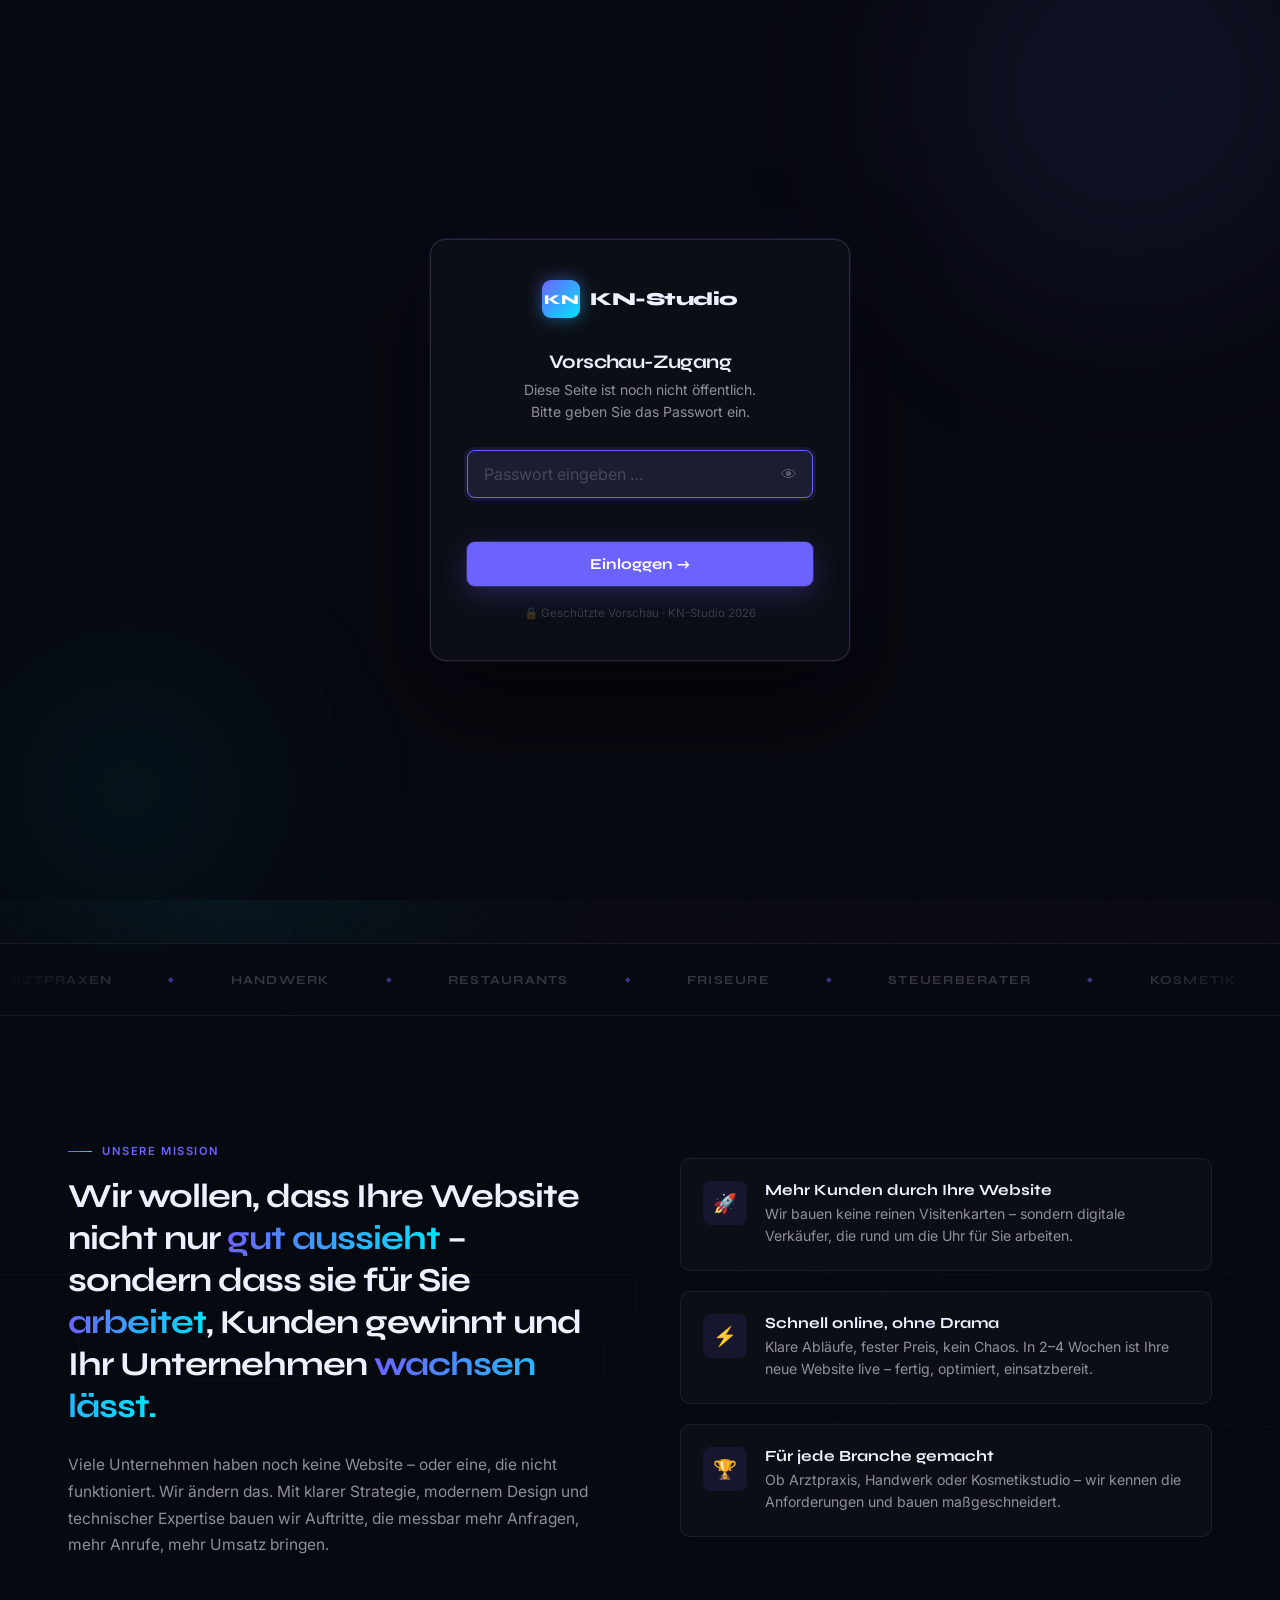
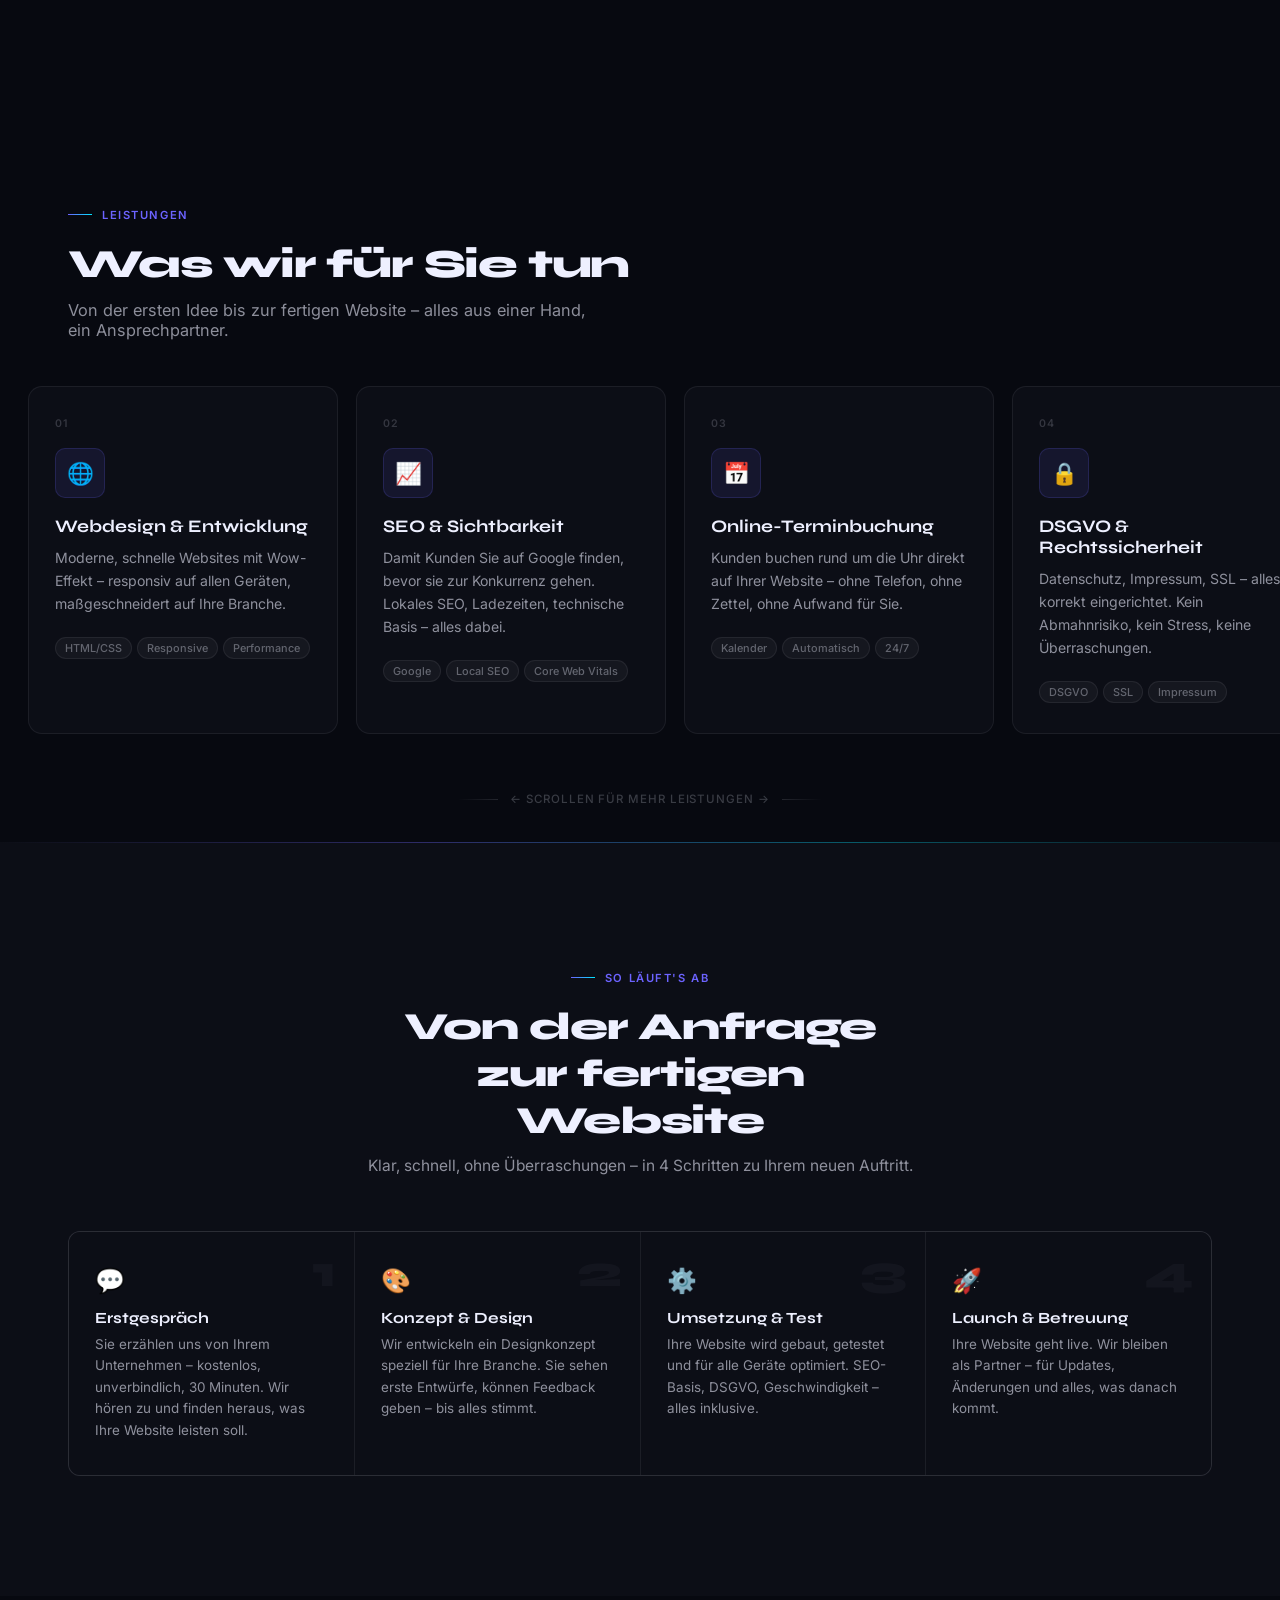
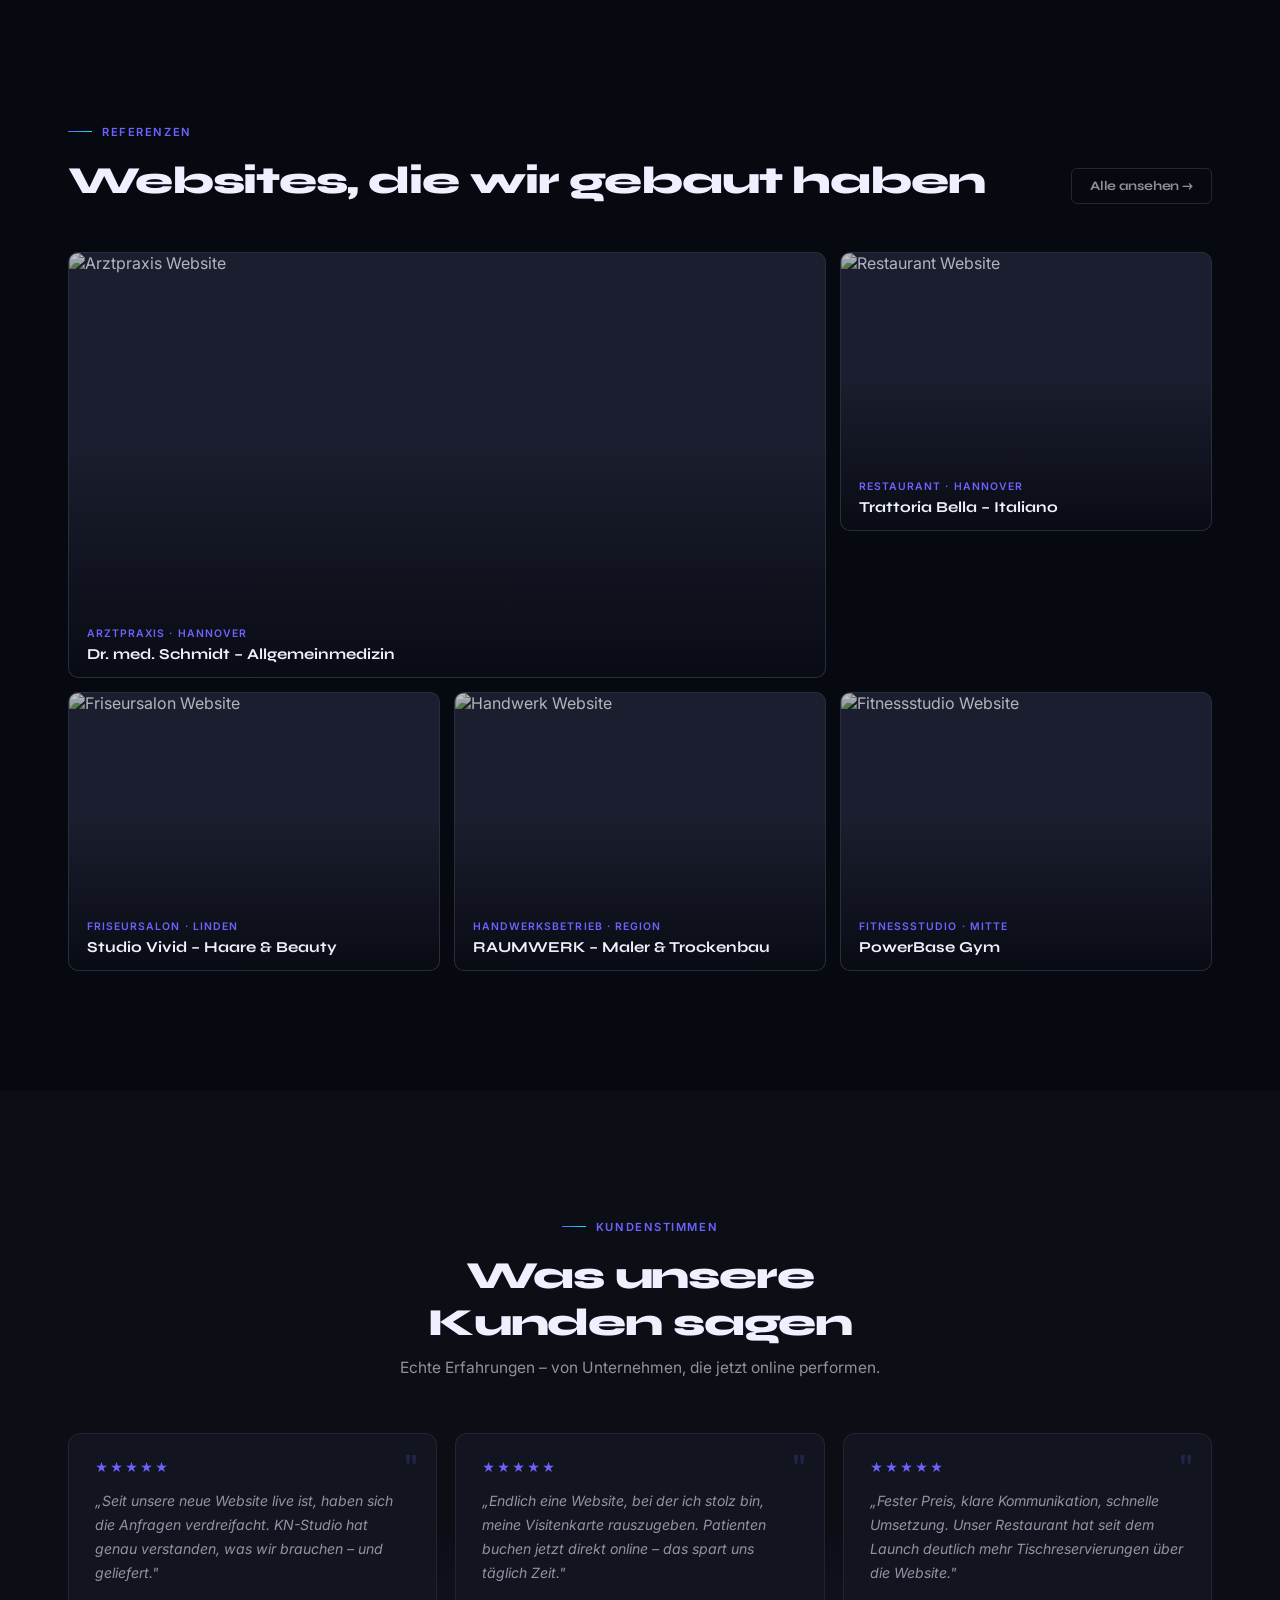
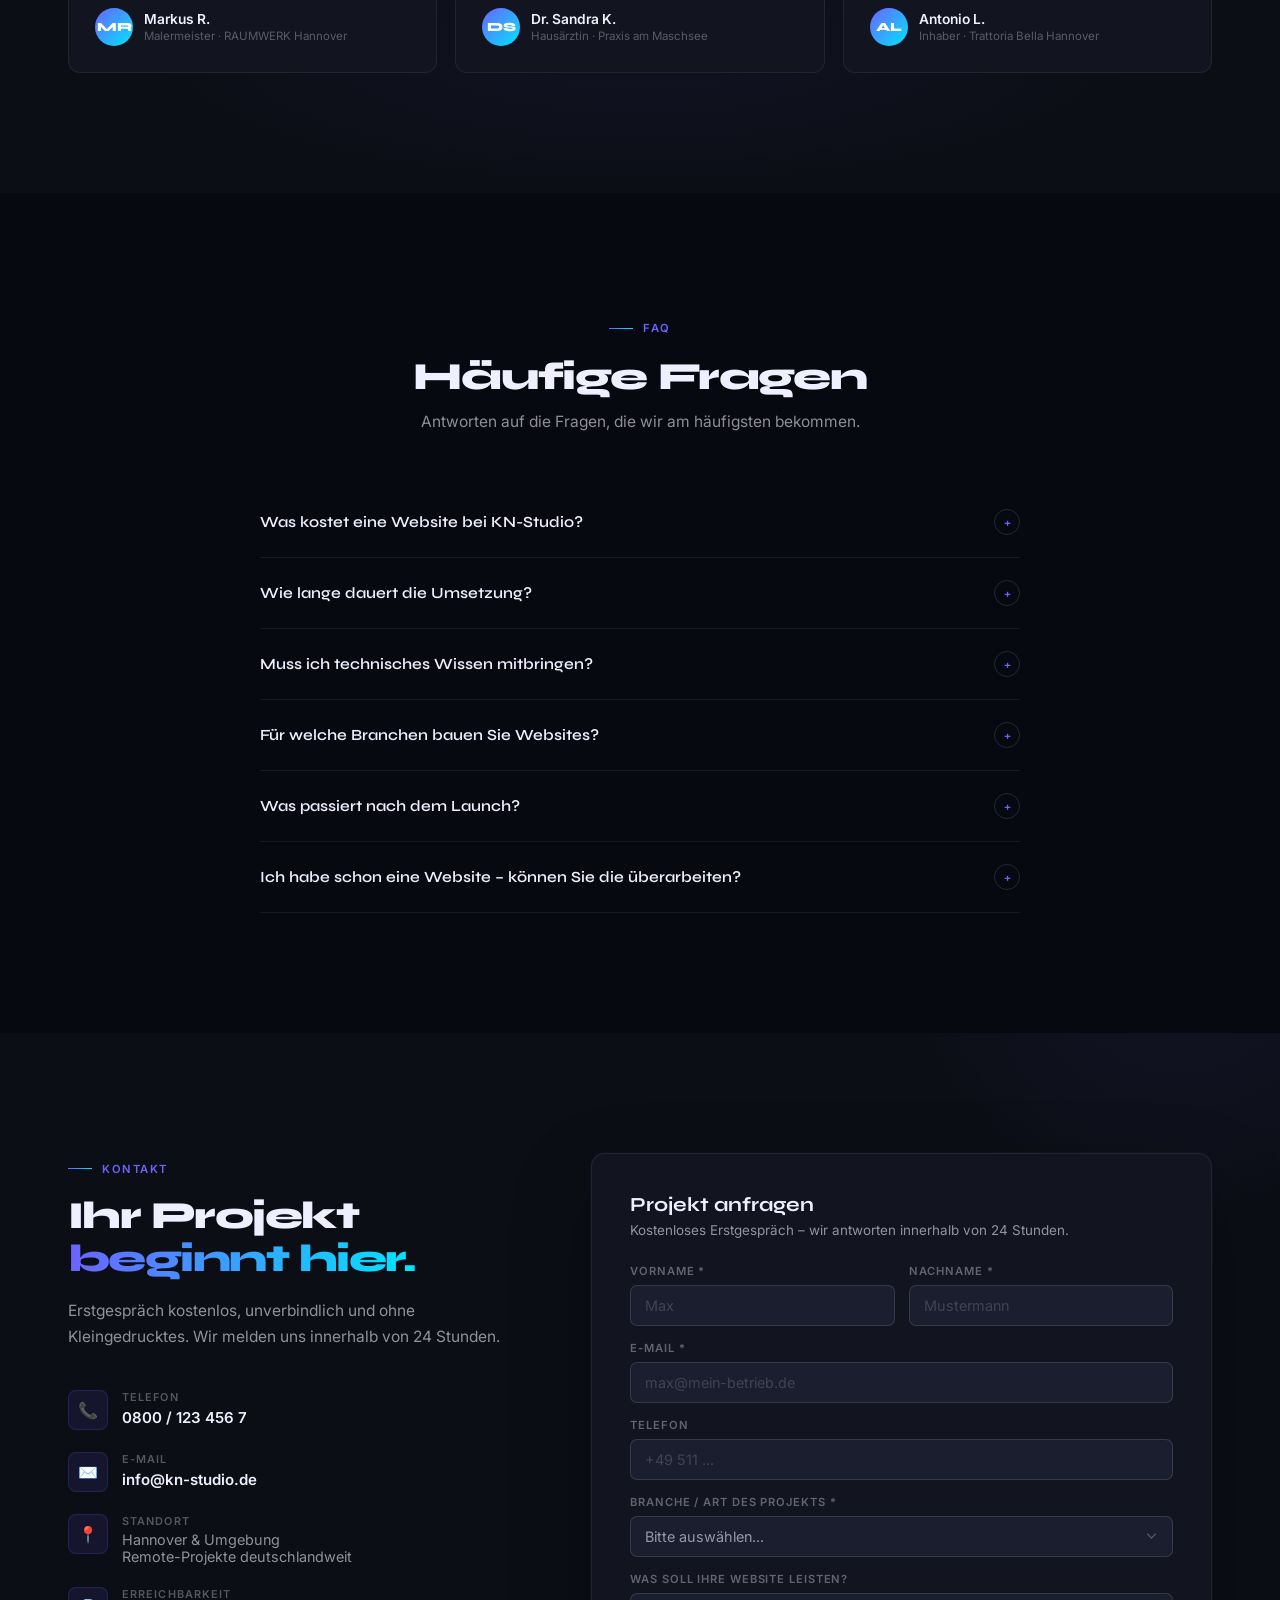
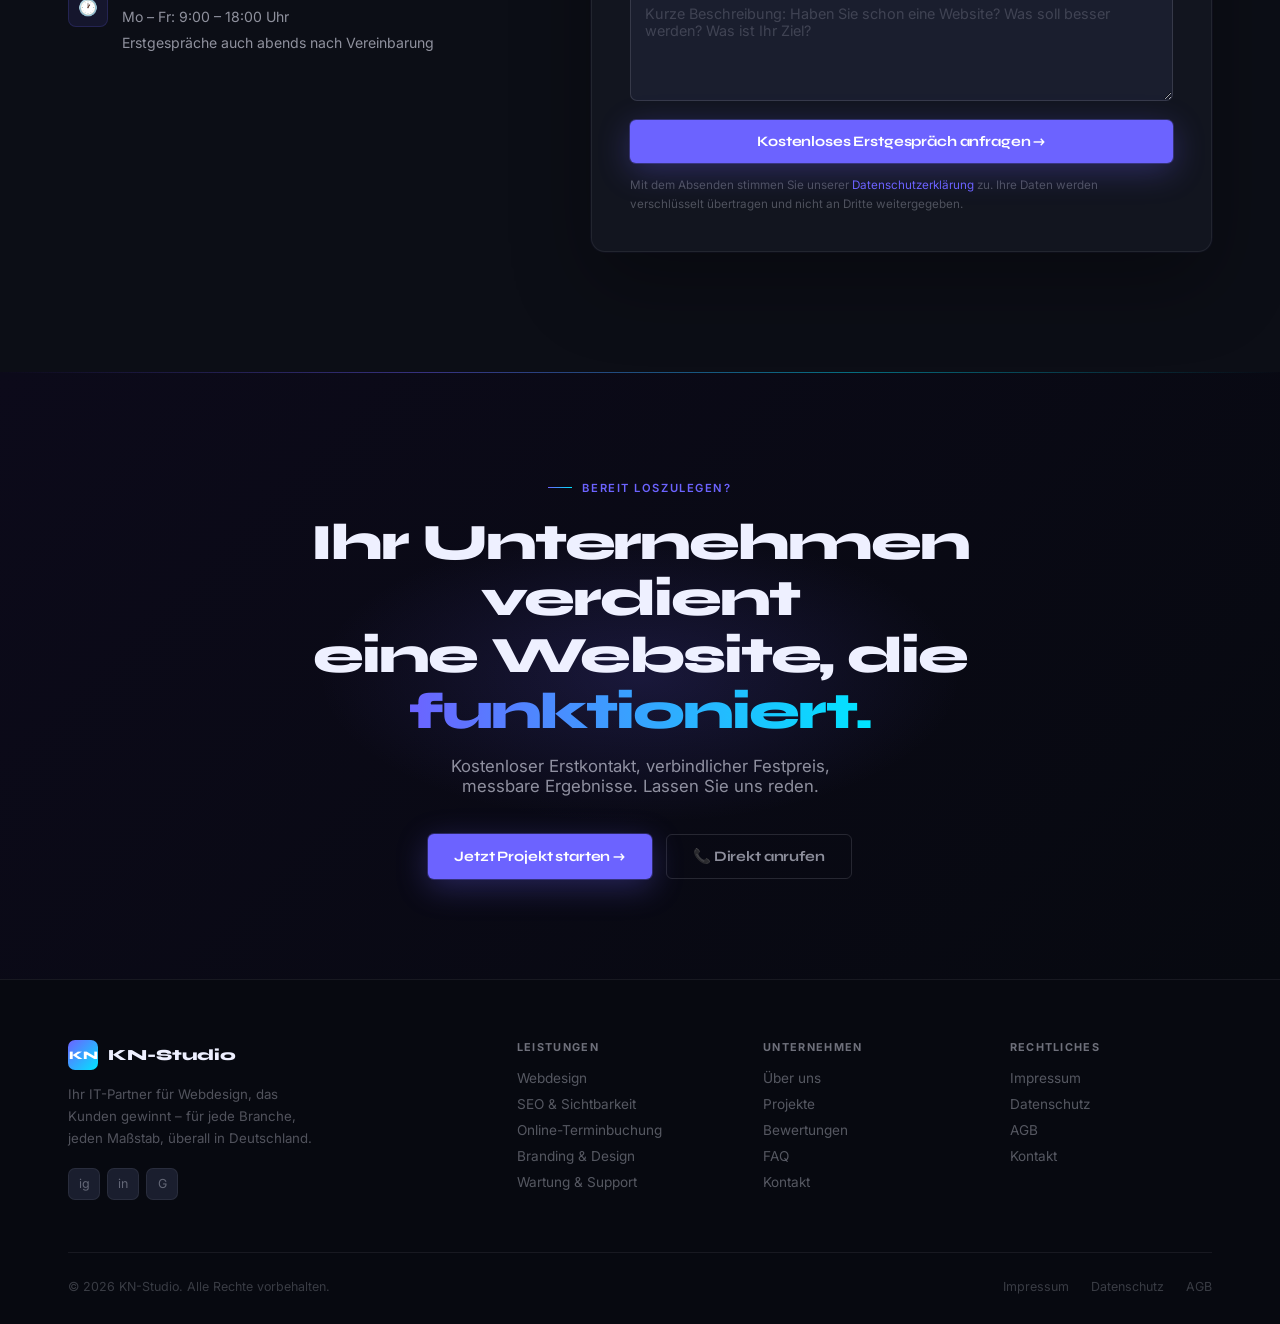
==== commit aaa69074: "Change to KN-Studio Design" ====
--- a/index.html
+++ b/index.html
@@ -1,1110 +1,1453 @@
 <!DOCTYPE html>
 <html lang="de">
 <head>
-<meta charset="UTF-8" />
-<meta name="viewport" content="width=device-width, initial-scale=1.0" />
-<title>RAUMWERK – Maler &amp; Trockenbau Hannover</title>
-<meta name="description" content="Malerarbeiten, Trockenbau und Bodenbeläge aus einer Hand. Festpreisgarantie, klare Termine, sichtbares Ergebnis. Jetzt Kostenvoranschlag anfragen." />
-
-<!--
-═══════════════════════════════════════════════════════════════════════════
- HANDWERKER-WEBSITE-TEMPLATE — branchenoffen, Stand 2026
-═══════════════════════════════════════════════════════════════════════════
- Dieses Template zeigt einen Maler- & Trockenbaubetrieb ("RAUMWERK") als
- Beispiel. Das Grundgerüst funktioniert aber für jede Handwerksbranche:
- Maler · Trockenbauer · Fliesenleger · Dachdecker · Elektriker · Sanitär ·
- Schreiner · Garten- & Landschaftsbau · Fensterbauer · Bodenleger ...
-
- SO PASST DU ES FÜR EINEN NEUEN KUNDEN AN:
-
- 1) FARBEN — im CSS weiter unten unter ":root":
-    --signal   Markenfarbe / Akzent für Buttons & Highlights
-    --ink      dunkler Hintergrund (Hero, Footer)
-    --plaster  heller, warmer Sektions-Hintergrund
-    Beispiele für andere Branchen:
-      Elektriker            → --signal: #2E6BFF (Blau) oder #FFC53D (Gelb)
-      Dachdecker             → --signal: #B23A2E (Ziegelrot)
-      Garten-/Landschaftsbau → --signal: #4C7A3D (Grün)
-      Sanitär/Heizung        → --signal: #1E8FA6 (Petrol)
-
- 2) TEXTE — Suche im Dokument nach "RAUMWERK" (Firmenname) und ersetze
-    Adresse/Telefon/E-Mail im Abschnitt "KONTAKT" sowie im Footer.
-
- 3) BILDER — alle Fotos sind Platzhalter (Unsplash). Für einen echten
-    Kunden IMMER durch eigene Projektfotos ersetzen — bei Handwerk ist
-    das der größte Vertrauensfaktor auf der ganzen Seite.
-
- 4) LEISTUNGEN — im Abschnitt "LEISTUNGEN" die sechs Positionen durch
-    die tatsächlichen Leistungen des Betriebs ersetzen.
-
- 5) Logo-Initiale (".nav-logo-mark span") und Footer-Initiale anpassen.
-
- Aufbau: Header · Vorher/Nachher-Hero · Vertrauensleiste · Leistungen ·
- Projekte · Ablauf · Team · Bewertungen · FAQ · Kontaktformular · Footer.
-═══════════════════════════════════════════════════════════════════════════
--->
-
-<link rel="preconnect" href="https://fonts.googleapis.com" />
-<link rel="preconnect" href="https://fonts.gstatic.com" crossorigin />
-<link href="https://fonts.googleapis.com/css2?family=Space+Grotesk:wght@500;600;700&family=Inter:wght@400;500;600;700&family=IBM+Plex+Mono:wght@400;500;600&display=swap" rel="stylesheet" />
-
+<meta charset="UTF-8"/>
+<meta name="viewport" content="width=device-width,initial-scale=1.0"/>
+<title>KN-Studio – Webdesign & IT, das performen lässt</title>
+<meta name="description" content="KN-Studio: Wir bauen Websites, die Kunden gewinnen und Umsatz bringen. Webdesign für jede Branche – modern, schnell, messbar erfolgreich."/>
+<link rel="preconnect" href="https://fonts.googleapis.com"/>
+<link rel="preconnect" href="https://fonts.gstatic.com" crossorigin/>
+<link href="https://fonts.googleapis.com/css2?family=Syne:wght@400;600;700;800&family=Inter:wght@300;400;500;600&display=swap" rel="stylesheet"/>
 <style>
-  /* ── Reset & Base ─────────────────────────────────────────── */
-  *, *::before, *::after { box-sizing: border-box; margin: 0; padding: 0; }
-  html { scroll-behavior: smooth; font-size: 16px; }
-
-  body {
-    font-family: 'Inter', sans-serif;
-    color: var(--ink);
-    background: var(--paper);
-    line-height: 1.65;
-    overflow-x: hidden;
-  }
-
-  @media (prefers-reduced-motion: reduce) {
-    html { scroll-behavior: auto; }
-    *, *::before, *::after { animation-duration: 0.001ms !important; transition-duration: 0.001ms !important; }
-  }
-
-  /* ── Design Tokens ───────────────────────────────────────── */
-  :root {
-    --ink:          #15171A;
-    --ink-soft:     #2B2E33;
-    --paper:        #FAF8F4;
-    --plaster:      #EAE3D3;
-    --plaster-dark: #DCD2BB;
-    --signal:       #FF5A1F;
-    --signal-light: #FF7E4D;
-    --slate:        #5B6470;
-    --slate-light:  #8C939C;
-    --line:         rgba(21,23,26,.12);
-    --line-dark:    rgba(255,255,255,.14);
-    --radius-sm: 4px;
-    --radius-md: 8px;
-    --radius-lg: 16px;
-    --shadow-sm: 0 1px 3px rgba(21,23,26,.07);
-    --shadow-md: 0 12px 32px rgba(21,23,26,.10);
-    --shadow-lg: 0 28px 64px rgba(21,23,26,.18);
-    --font-display: 'Space Grotesk', sans-serif;
-    --font-body: 'Inter', sans-serif;
-    --font-mono: 'IBM Plex Mono', monospace;
-  }
-
-  /* ── Typography ──────────────────────────────────────────── */
-  h1, h2, h3, h4 { font-family: var(--font-display); line-height: 1.12; letter-spacing: -.01em; color: var(--ink); }
-  h1 { font-size: clamp(2.2rem, 5vw, 3.75rem); font-weight: 700; }
-  h2 { font-size: clamp(1.7rem, 3.4vw, 2.5rem); font-weight: 700; }
-  h3 { font-size: 1.15rem; font-weight: 600; }
-  p { color: var(--slate); font-size: 1.03rem; }
-  a { color: inherit; }
-
-  .mono { font-family: var(--font-mono); }
-  .eyebrow {
-    display: inline-flex; align-items: center; gap: 8px;
-    font-family: var(--font-mono); font-size: .78rem; font-weight: 500;
-    letter-spacing: .08em; text-transform: uppercase; color: var(--signal);
-    margin-bottom: 14px;
-  }
-  .eyebrow::before { content: ''; width: 7px; height: 7px; background: var(--signal); display: inline-block; }
-
-  /* ── Layout ──────────────────────────────────────────────── */
-  .container { max-width: 1160px; margin: 0 auto; padding: 0 24px; }
-  section { padding: 104px 0; }
-  .section-head { max-width: 620px; margin-bottom: 56px; }
-  .section-head p { font-size: 1.08rem; }
-
-  /* Blueprint grid background utility */
-  .grid-bg {
-    background-image:
-      linear-gradient(var(--line) 1px, transparent 1px),
-      linear-gradient(90deg, var(--line) 1px, transparent 1px);
-    background-size: 44px 44px;
-  }
-  .grid-bg-dark {
-    background-image:
-      linear-gradient(var(--line-dark) 1px, transparent 1px),
-      linear-gradient(90deg, var(--line-dark) 1px, transparent 1px);
-    background-size: 44px 44px;
-  }
-
-  /* Corner crop-marks — signature motif, drop into any position:relative frame */
-  .corners { position: absolute; inset: 0; pointer-events: none; z-index: 3; }
-  .corners span { position: absolute; width: 16px; height: 16px; }
-  .corners span:nth-child(1) { top: 12px; left: 12px; border-top: 1.5px solid var(--signal); border-left: 1.5px solid var(--signal); }
-  .corners span:nth-child(2) { top: 12px; right: 12px; border-top: 1.5px solid var(--signal); border-right: 1.5px solid var(--signal); }
-  .corners span:nth-child(3) { bottom: 12px; left: 12px; border-bottom: 1.5px solid var(--signal); border-left: 1.5px solid var(--signal); }
-  .corners span:nth-child(4) { bottom: 12px; right: 12px; border-bottom: 1.5px solid var(--signal); border-right: 1.5px solid var(--signal); }
-  .corners.light span { border-color: rgba(255,255,255,.85); }
-
-  /* ── Buttons ─────────────────────────────────────────────── */
-  .btn {
-    display: inline-flex; align-items: center; gap: 8px;
-    padding: 14px 26px; border-radius: var(--radius-sm);
-    font-family: var(--font-display); font-size: .92rem; font-weight: 600;
-    cursor: pointer; border: 1.5px solid transparent; text-decoration: none;
-    transition: all .2s ease; white-space: nowrap;
-  }
-  .btn:focus-visible { outline: 2px solid var(--signal); outline-offset: 3px; }
-  .btn-primary { background: var(--signal); color: #fff; box-shadow: 0 4px 18px rgba(255,90,31,.35); }
-  .btn-primary:hover { background: var(--signal-light); transform: translateY(-1px); box-shadow: 0 6px 24px rgba(255,90,31,.45); }
-  .btn-outline { background: transparent; color: var(--ink); border-color: var(--ink); }
-  .btn-outline:hover { background: var(--ink); color: var(--paper); }
-  .btn-outline-light { background: transparent; color: #fff; border-color: rgba(255,255,255,.4); }
-  .btn-outline-light:hover { background: #fff; color: var(--ink); border-color: #fff; }
-
-  /* ── Navigation ──────────────────────────────────────────── */
-  #navbar {
-    position: fixed; top: 0; left: 0; right: 0; z-index: 1000;
-    background: rgba(250,248,244,.90);
-    backdrop-filter: blur(14px);
-    border-bottom: 1px solid var(--line);
-    transition: box-shadow .3s;
-  }
-  #navbar.scrolled { box-shadow: var(--shadow-sm); }
-  .nav-inner { display: flex; align-items: center; justify-content: space-between; height: 76px; max-width: 1160px; margin: 0 auto; padding: 0 24px; }
-  .nav-logo { display: flex; align-items: center; gap: 11px; text-decoration: none; }
-  .nav-logo-mark { width: 38px; height: 38px; background: var(--ink); display: flex; align-items: center; justify-content: center; position: relative; }
-  .nav-logo-mark::after { content:''; position:absolute; bottom:0; right:0; width:9px; height:9px; background: var(--signal); }
-  .nav-logo-mark span { color: var(--paper); font-family: var(--font-display); font-weight: 700; font-size: 1.05rem; }
-  .nav-logo-text { font-family: var(--font-display); font-weight: 700; color: var(--ink); font-size: 1.05rem; line-height: 1.1; }
-  .nav-logo-sub { font-family: var(--font-mono); font-size: .68rem; color: var(--slate); letter-spacing: .04em; }
-  .nav-links { display: flex; align-items: center; gap: 30px; list-style: none; }
-  .nav-links a { text-decoration: none; color: var(--ink-soft); font-weight: 500; font-size: .89rem; transition: color .2s; }
-  .nav-links a:hover { color: var(--signal); }
-  .nav-cta { display: flex; gap: 12px; align-items: center; }
-  .hamburger { display: none; flex-direction: column; gap: 5px; cursor: pointer; background: none; border: none; padding: 4px; }
-  .hamburger span { display: block; width: 24px; height: 2px; background: var(--ink); }
-
-  @media (max-width: 880px) {
-    .nav-links, .nav-cta .btn-outline { display: none; }
-    .hamburger { display: flex; }
-    .nav-links.open {
-      display: flex; flex-direction: column; align-items: flex-start;
-      position: absolute; top: 76px; left: 0; right: 0;
-      background: var(--paper); border-bottom: 1px solid var(--line);
-      padding: 24px; gap: 20px;
-    }
-  }
-
-  /* ── Hero ────────────────────────────────────────────────── */
-  #hero {
-    min-height: 100vh; display: flex; align-items: center;
-    background: radial-gradient(ellipse 120% 80% at 70% 0%, #1f2329 0%, var(--ink) 55%);
-    padding-top: 76px; position: relative; overflow: hidden;
-  }
-  #hero .grid-bg-dark { position: absolute; inset: 0; mask-image: linear-gradient(to bottom, black, transparent 85%); }
-  .hero-grid {
-    display: grid; grid-template-columns: 1.05fr .95fr; gap: 64px;
-    align-items: center; position: relative; z-index: 1;
-  }
-  #hero .eyebrow { color: var(--signal-light); }
-  #hero .eyebrow::before { background: var(--signal-light); }
-  #hero h1 { color: #fff; margin-bottom: 22px; }
-  #hero h1 .accent { color: var(--signal-light); }
-  #hero p.lede { color: rgba(255,255,255,.66); font-size: 1.12rem; margin-bottom: 36px; max-width: 480px; }
-  .hero-actions { display: flex; gap: 16px; flex-wrap: wrap; margin-bottom: 52px; }
-  .hero-stats { display: flex; gap: 36px; padding-top: 32px; border-top: 1px solid rgba(255,255,255,.12); flex-wrap: wrap; }
-  .hero-stat-value { font-family: var(--font-display); font-size: 1.9rem; font-weight: 700; color: #fff; }
-  .hero-stat-label { font-family: var(--font-mono); font-size: .76rem; color: rgba(255,255,255,.5); margin-top: 2px; }
-
-  /* Before/After signature slider */
-  .ba-wrap { position: relative; animation: floatUp .7s ease both; }
-  @keyframes floatUp { from { opacity:0; transform:translateY(28px); } to { opacity:1; transform:none; } }
-  .ba-slider { --pos: 55; position: relative; }
-  .ba-frame {
-    position: relative; aspect-ratio: 4/3.1; overflow: hidden;
-    border-radius: var(--radius-md); box-shadow: var(--shadow-lg);
-  }
-  .ba-frame img { position: absolute; inset: 0; width: 100%; height: 100%; object-fit: cover; display: block; }
-  .ba-before { clip-path: inset(0 calc(100% - var(--pos) * 1%) 0 0); }
-  .ba-tag {
-    position: absolute; top: 16px; z-index: 2;
-    font-family: var(--font-mono); font-size: .68rem; letter-spacing: .08em;
-    color: #fff; background: rgba(21,23,26,.55); backdrop-filter: blur(4px);
-    padding: 5px 10px; text-transform: uppercase;
-  }
-  .ba-tag.before { left: 16px; }
-  .ba-tag.after { right: 16px; }
-  .ba-handle {
-    position: absolute; top: 0; bottom: 0; left: calc(var(--pos) * 1%);
-    width: 2px; background: #fff; z-index: 2; transform: translateX(-1px);
-    box-shadow: 0 0 0 1px rgba(0,0,0,.15);
-  }
-  .ba-handle::after {
-    content: '⇆'; position: absolute; top: 50%; left: 50%;
-    width: 38px; height: 38px; border-radius: 50%; background: #fff; color: var(--ink);
-    display: flex; align-items: center; justify-content: center;
-    transform: translate(-50%,-50%); font-size: .95rem; box-shadow: var(--shadow-md);
-  }
-  .ba-range {
-    width: 100%; margin-top: 14px; -webkit-appearance: none; appearance: none;
-    height: 3px; background: rgba(255,255,255,.25); outline: none; cursor: pointer;
-  }
-  .ba-range::-webkit-slider-thumb {
-    -webkit-appearance: none; width: 18px; height: 18px; border-radius: 50%;
-    background: var(--signal); cursor: pointer; border: 3px solid #fff;
-  }
-  .ba-range::-moz-range-thumb { width: 18px; height: 18px; border-radius: 50%; background: var(--signal); cursor: pointer; border: 3px solid #fff; }
-  .ba-hint { font-family: var(--font-mono); font-size: .72rem; color: rgba(255,255,255,.45); text-align: center; margin-top: 8px; letter-spacing: .03em; }
-  .ba-spec {
-    position: absolute; left: -16px; bottom: -18px; z-index: 2;
-    background: var(--paper); border: 1px solid var(--line);
-    padding: 12px 18px; box-shadow: var(--shadow-md);
-    font-family: var(--font-mono); font-size: .78rem; color: var(--ink-soft);
-  }
-  .ba-spec strong { color: var(--signal); }
-
-  @media (max-width: 880px) {
-    .hero-grid { grid-template-columns: 1fr; }
-    .ba-spec { position: static; margin-top: 28px; display: inline-block; }
-    .hero-stats { gap: 24px; }
-  }
-
-  /* ── Trust Bar ───────────────────────────────────────────── */
-  #trust { padding: 26px 0; background: var(--ink); }
-  .trust-inner { display: flex; align-items: center; justify-content: center; gap: 44px; flex-wrap: wrap; }
-  .trust-item { display: flex; align-items: center; gap: 9px; color: rgba(255,255,255,.7); font-family: var(--font-mono); font-size: .8rem; }
-  .trust-item span.dot { width: 5px; height: 5px; background: var(--signal); display: inline-block; }
-
-  /* ── Leistungen (spec-sheet style) ───────────────────────── */
-  #leistungen { background: var(--paper); }
-  .spec-list { border-top: 1px solid var(--line); }
-  .spec-row {
-    display: grid; grid-template-columns: 70px 1fr 130px; gap: 28px; align-items: center;
-    padding: 30px 0; border-bottom: 1px solid var(--line);
-    transition: background .2s;
-  }
-  .spec-row:hover { background: rgba(255,90,31,.035); }
-  .spec-num { font-family: var(--font-mono); color: var(--signal); font-size: .95rem; }
-  .spec-body h3 { margin-bottom: 6px; }
-  .spec-body p { font-size: .96rem; margin: 0; }
-  .spec-thumb { width: 130px; height: 84px; border-radius: var(--radius-sm); overflow: hidden; position: relative; }
-  .spec-thumb img { width: 100%; height: 100%; object-fit: cover; }
-  @media (max-width: 760px) {
-    .spec-row { grid-template-columns: 40px 1fr; }
-    .spec-thumb { display: none; }
-  }
-
-  /* ── About ───────────────────────────────────────────────── */
-  #ueber-uns { background: var(--ink); color: #fff; position: relative; overflow: hidden; }
-  #ueber-uns .grid-bg-dark { position:absolute; inset:0; }
-  .about-grid { display: grid; grid-template-columns: .95fr 1.05fr; gap: 72px; align-items: center; position: relative; z-index: 1; }
-  .about-frame { position: relative; border-radius: var(--radius-md); overflow: hidden; box-shadow: var(--shadow-lg); }
-  .about-frame img { width: 100%; height: 480px; object-fit: cover; display: block; filter: saturate(.92) contrast(1.02); }
-  #ueber-uns .eyebrow { color: var(--signal-light); }
-  #ueber-uns .eyebrow::before { background: var(--signal-light); }
-  #ueber-uns h2 { color: #fff; }
-  #ueber-uns p { color: rgba(255,255,255,.62); }
-  .check-list { list-style: none; margin: 26px 0 36px; display: flex; flex-direction: column; gap: 13px; }
-  .check-list li { display: flex; align-items: flex-start; gap: 12px; color: rgba(255,255,255,.85); font-size: .95rem; font-family: var(--font-mono); }
-  .check-list li::before { content: '—'; color: var(--signal-light); font-weight: 700; }
-  @media (max-width: 820px) { .about-grid { grid-template-columns: 1fr; } .about-frame img { height: 320px; } }
-
-  /* ── Projekte (Portfolio) ────────────────────────────────── */
-  #projekte { background: var(--paper); }
-  .project-grid { display: grid; grid-template-columns: repeat(auto-fit, minmax(260px, 1fr)); gap: 26px; }
-  .project-card { position: relative; }
-  .project-frame { position: relative; border-radius: var(--radius-md); overflow: hidden; aspect-ratio: 4/3.3; }
-  .project-frame img { width: 100%; height: 100%; object-fit: cover; transition: transform .5s ease; display: block; }
-  .project-card:hover .project-frame img { transform: scale(1.05); }
-  .project-tag {
-    position: absolute; top: 14px; left: 14px; z-index: 2;
-    font-family: var(--font-mono); font-size: .68rem; letter-spacing: .06em; text-transform: uppercase;
-    background: rgba(21,23,26,.6); color: #fff; padding: 5px 10px; backdrop-filter: blur(4px);
-  }
-  .project-meta { display: flex; justify-content: space-between; align-items: baseline; margin-top: 14px; }
-  .project-meta h3 { font-size: 1rem; }
-  .project-meta span { font-family: var(--font-mono); font-size: .78rem; color: var(--signal); }
-
-  /* ── Ablauf (process timeline – genuine sequence) ────────── */
-  #ablauf { background: var(--plaster); position: relative; }
-  .timeline { position: relative; display: grid; grid-template-columns: repeat(5, 1fr); gap: 0; }
-  .timeline::before { content: ''; position: absolute; top: 17px; left: 0; right: 0; height: 1.5px; background: var(--line); }
-  .timeline-step { position: relative; padding-right: 20px; }
-  .timeline-dot {
-    width: 34px; height: 34px; border-radius: 50%; background: var(--ink); color: var(--signal-light);
-    display: flex; align-items: center; justify-content: center; font-family: var(--font-mono); font-size: .82rem;
-    margin-bottom: 22px; position: relative; z-index: 1;
-  }
-  .timeline-step h3 { font-size: 1rem; margin-bottom: 8px; }
-  .timeline-step p { font-size: .9rem; }
-  @media (max-width: 920px) {
-    .timeline { grid-template-columns: 1fr; gap: 32px; }
-    .timeline::before { top: 0; bottom: 0; left: 17px; right: auto; width: 1.5px; height: auto; }
-    .timeline-step { padding-right: 0; padding-left: 56px; }
-    .timeline-dot { position: absolute; left: 0; top: 0; margin-bottom: 0; }
-  }
-
-  /* ── Team ────────────────────────────────────────────────── */
-  #team { background: var(--paper); }
-  .team-grid { display: grid; grid-template-columns: repeat(auto-fit, minmax(240px, 1fr)); gap: 28px; }
-  .team-card { position: relative; }
-  .team-frame { position: relative; border-radius: var(--radius-md); overflow: hidden; aspect-ratio: 4/3.4; }
-  .team-frame img { width: 100%; height: 100%; object-fit: cover; transition: transform .4s; }
-  .team-card:hover .team-frame img { transform: scale(1.04); }
-  .team-info { padding-top: 18px; }
-  .team-info h3 { margin-bottom: 3px; }
-  .team-role { font-family: var(--font-mono); font-size: .78rem; color: var(--signal); margin-bottom: 10px; letter-spacing: .03em; }
-  .team-info p { font-size: .9rem; margin: 0; }
-
-  /* ── Bewertungen ─────────────────────────────────────────── */
-  #bewertungen { background: var(--ink); color: #fff; }
-  #bewertungen .eyebrow { color: var(--signal-light); }
-  #bewertungen .eyebrow::before { background: var(--signal-light); }
-  #bewertungen h2 { color: #fff; }
-  .reviews-grid { display: grid; grid-template-columns: repeat(auto-fit, minmax(300px, 1fr)); gap: 24px; }
-  .review-card { background: rgba(255,255,255,.04); border: 1px solid rgba(255,255,255,.1); border-radius: var(--radius-md); padding: 30px; }
-  .review-stars { color: var(--signal-light); font-family: var(--font-mono); font-size: .95rem; margin-bottom: 16px; letter-spacing: 2px; }
-  .review-text { color: rgba(255,255,255,.78); font-size: .95rem; margin-bottom: 22px; line-height: 1.65; }
-  .reviewer { display: flex; align-items: center; gap: 12px; }
-  .reviewer-avatar { width: 38px; height: 38px; border-radius: 50%; background: var(--signal); display: flex; align-items: center; justify-content: center; color: #fff; font-weight: 700; font-family: var(--font-display); font-size: .82rem; }
-  .reviewer-name { font-weight: 600; color: #fff; font-size: .88rem; }
-  .reviewer-date { font-size: .76rem; color: rgba(255,255,255,.4); font-family: var(--font-mono); }
-  .google-badge {
-    display: inline-flex; align-items: center; gap: 8px;
-    background: rgba(255,255,255,.06); border: 1px solid rgba(255,255,255,.12);
-    padding: 8px 16px; margin-top: 36px; font-family: var(--font-mono); font-size: .82rem; color: rgba(255,255,255,.75);
-  }
-
-  /* ── FAQ ─────────────────────────────────────────────────── */
-  #faq { background: var(--paper); }
-  .faq-grid { display: grid; grid-template-columns: 1fr 1fr; gap: 14px; }
-  .faq-item { border: 1px solid var(--line); border-radius: var(--radius-sm); overflow: hidden; background: #fff; }
-  .faq-question {
-    display: flex; align-items: center; justify-content: space-between;
-    padding: 20px 22px; cursor: pointer;
-    font-family: var(--font-display); font-weight: 600;
-    color: var(--ink); font-size: .94rem; gap: 12px;
-    border: none; background: none; width: 100%; text-align: left;
-  }
-  .faq-question:focus-visible { outline: 2px solid var(--signal); outline-offset: 2px; }
-  .faq-arrow { font-family: var(--font-mono); font-size: 1rem; color: var(--signal); transition: transform .3s; flex-shrink: 0; }
-  .faq-item.open .faq-arrow { transform: rotate(45deg); }
-  .faq-answer {
-    max-height: 0; overflow: hidden; transition: max-height .35s ease, padding .35s;
-    padding: 0 22px; color: var(--slate); font-size: .92rem; line-height: 1.65;
-  }
-  .faq-item.open .faq-answer { max-height: 220px; padding: 0 22px 20px; }
-  @media (max-width: 760px) { .faq-grid { grid-template-columns: 1fr; } }
-
-  /* ── Contact ─────────────────────────────────────────────── */
-  #kontakt { background: var(--paper); }
-  .contact-grid { display: grid; grid-template-columns: 1fr 1.35fr; gap: 64px; align-items: start; }
-  .contact-detail { display: flex; align-items: flex-start; gap: 16px; margin-bottom: 26px; }
-  .contact-detail-icon {
-    width: 38px; height: 38px; border: 1.5px solid var(--ink); display: flex; align-items: center; justify-content: center;
-    font-family: var(--font-mono); font-size: .85rem; flex-shrink: 0; color: var(--signal);
-  }
-  .contact-detail-label { font-family: var(--font-mono); font-size: .74rem; font-weight: 500; text-transform: uppercase; letter-spacing: .07em; color: var(--slate-light); margin-bottom: 4px; }
-  .contact-detail-value { color: var(--ink); font-weight: 600; font-size: .96rem; text-decoration: none; }
-  .contact-form { background: #fff; border: 1px solid var(--line); border-radius: var(--radius-md); padding: 40px; box-shadow: var(--shadow-sm); }
-  .form-row { display: grid; grid-template-columns: 1fr 1fr; gap: 16px; }
-  .form-group { margin-bottom: 20px; }
-  .form-group label { display: block; font-weight: 600; font-size: .82rem; color: var(--ink-soft); margin-bottom: 8px; font-family: var(--font-mono); }
-  .form-group input, .form-group select, .form-group textarea {
-    width: 100%; padding: 12px 14px;
-    border: 1.5px solid var(--line); border-radius: var(--radius-sm);
-    background: var(--paper); color: var(--ink);
-    font-family: var(--font-body); font-size: .95rem;
-    transition: border-color .2s, box-shadow .2s; outline: none;
-  }
-  .form-group input:focus, .form-group select:focus, .form-group textarea:focus {
-    border-color: var(--signal); box-shadow: 0 0 0 3px rgba(255,90,31,.12);
-  }
-  .form-group textarea { resize: vertical; min-height: 110px; }
-  .form-privacy { font-size: .8rem; color: var(--slate-light); margin-top: 12px; }
-  .form-privacy a { color: var(--signal); }
-  @media (max-width: 820px) { .contact-grid { grid-template-columns: 1fr; } .form-row { grid-template-columns: 1fr; } }
-
-  /* ── Map ─────────────────────────────────────────────────── */
-  #karte { padding: 0; }
-  .map-placeholder {
-    height: 340px; background: var(--plaster);
-    display: flex; flex-direction: column; align-items: center; justify-content: center;
-    gap: 10px; border-top: 1px solid var(--line);
-  }
-  .map-placeholder .map-icon { font-family: var(--font-mono); font-size: .85rem; color: var(--signal); }
-  .map-placeholder p { color: var(--ink-soft); font-size: .95rem; }
-
-  /* ── WhatsApp Float ──────────────────────────────────────── */
-  #whatsapp-btn {
-    position: fixed; bottom: 26px; right: 26px; z-index: 999;
-    width: 56px; height: 56px; border-radius: 50%;
-    background: var(--signal); color: #fff; font-size: 1.45rem;
-    display: flex; align-items: center; justify-content: center;
-    box-shadow: 0 6px 22px rgba(255,90,31,.45);
-    text-decoration: none; transition: transform .2s, box-shadow .2s;
-  }
-  #whatsapp-btn:hover { transform: scale(1.08); }
-
-  /* ── CTA Banner ──────────────────────────────────────────── */
-  #cta { background: var(--ink); padding: 88px 0; text-align: center; position: relative; overflow: hidden; }
-  #cta .grid-bg-dark { position: absolute; inset: 0; mask-image: radial-gradient(circle at center, black, transparent 75%); }
-  #cta .inner { position: relative; z-index: 1; }
-  #cta .eyebrow { color: var(--signal-light); justify-content: center; }
-  #cta .eyebrow::before { background: var(--signal-light); }
-  #cta h2 { color: #fff; margin-bottom: 16px; }
-  #cta p { color: rgba(255,255,255,.6); font-size: 1.08rem; margin-bottom: 36px; max-width: 480px; margin-left: auto; margin-right: auto; }
-  .cta-actions { display: flex; gap: 16px; justify-content: center; flex-wrap: wrap; }
-
-  /* ── Footer ──────────────────────────────────────────────── */
-  footer { background: #0E0F11; color: rgba(255,255,255,.5); padding: 60px 0 30px; }
-  .footer-grid { display: grid; grid-template-columns: 2fr 1fr 1fr 1fr; gap: 40px; margin-bottom: 48px; }
-  .footer-brand p { font-size: .89rem; line-height: 1.6; margin-top: 16px; max-width: 270px; }
-  .footer-col h4 { font-family: var(--font-mono); color: #fff; font-size: .82rem; font-weight: 600; margin-bottom: 16px; letter-spacing: .05em; text-transform: uppercase; }
-  .footer-col ul { list-style: none; display: flex; flex-direction: column; gap: 10px; }
-  .footer-col ul a { color: rgba(255,255,255,.48); text-decoration: none; font-size: .87rem; transition: color .2s; }
-  .footer-col ul a:hover { color: var(--signal-light); }
-  .footer-bottom { border-top: 1px solid rgba(255,255,255,.08); padding-top: 26px; display: flex; align-items: center; justify-content: space-between; flex-wrap: wrap; gap: 12px; }
-  .footer-bottom span { font-size: .8rem; font-family: var(--font-mono); }
-  .footer-social { display: flex; gap: 10px; }
-  .footer-social a { width: 32px; height: 32px; background: rgba(255,255,255,.06); display: flex; align-items: center; justify-content: center; color: rgba(255,255,255,.5); font-size: .8rem; text-decoration: none; transition: all .2s; }
-  .footer-social a:hover { background: var(--signal); color: #fff; }
-  @media (max-width: 760px) { .footer-grid { grid-template-columns: 1fr 1fr; } }
-  @media (max-width: 480px) { .footer-grid { grid-template-columns: 1fr; } }
-
-  /* ── Scroll Animations ───────────────────────────────────── */
-  .reveal { opacity: 0; transform: translateY(26px); transition: opacity .6s ease, transform .6s ease; }
-  .reveal.visible { opacity: 1; transform: none; }
-  .reveal-delay-1 { transition-delay: .08s; }
-  .reveal-delay-2 { transition-delay: .16s; }
-  .reveal-delay-3 { transition-delay: .24s; }
+/* ═══════════════════════════════
+   TOKENS
+═══════════════════════════════ */
+:root{
+  --bg:#070910;
+  --bg2:#0C0E16;
+  --bg3:#12151F;
+  --surf:#1A1E2E;
+  --surf2:#222740;
+  --w:#EEF0FF;
+  --wdim:rgba(238,240,255,.58);
+  --wfaint:rgba(238,240,255,.14);
+  --v:#6C63FF;
+  --vg:rgba(108,99,255,.3);
+  --c:#00E5FF;
+  --cg:rgba(0,229,255,.2);
+  --line:rgba(238,240,255,.07);
+  --lineb:rgba(238,240,255,.13);
+  --eout:cubic-bezier(.16,1,.3,1);
+  --ein:cubic-bezier(.4,0,.2,1);
+}
+*,*::before,*::after{box-sizing:border-box;margin:0;padding:0}
+html{scroll-behavior:smooth;font-size:16px}
+body{font-family:'Inter',sans-serif;background:var(--bg);color:var(--w);overflow-x:hidden;-webkit-font-smoothing:antialiased}
+img{max-width:100%;display:block}
+a{color:inherit;text-decoration:none}
+ul,ol{list-style:none}
+button{cursor:pointer;border:none;background:none;font-family:inherit;color:inherit}
+@media(prefers-reduced-motion:reduce){*,*::before,*::after{animation-duration:.001ms!important;transition-duration:.001ms!important}}
+
+/* ═══════════════════════════════
+   LOADER
+═══════════════════════════════ */
+#loader{
+  position:fixed;inset:0;z-index:9999;background:var(--bg);
+  display:flex;align-items:center;justify-content:center;flex-direction:column;gap:32px;
+  transition:opacity .7s var(--eout),visibility .7s;
+}
+#loader.gone{opacity:0;visibility:hidden;pointer-events:none}
+.loader-logo{
+  font-family:'Syne',sans-serif;font-weight:800;font-size:clamp(1.6rem,4vw,2.4rem);
+  letter-spacing:-.04em;color:var(--w);
+  display:flex;gap:4px;overflow:hidden;
+}
+.loader-logo span{
+  display:inline-block;opacity:0;transform:translateY(30px);
+  animation:lIn .5s var(--eout) forwards;
+}
+@keyframes lIn{to{opacity:1;transform:none}}
+.loader-bar-wrap{width:180px;height:1.5px;background:rgba(238,240,255,.1);overflow:hidden;border-radius:99px}
+.loader-bar{height:100%;background:linear-gradient(90deg,var(--v),var(--c));width:0;animation:lBar 1.5s var(--eout) forwards}
+@keyframes lBar{to{width:100%}}
+
+/* ═══════════════════════════════
+   CURSOR GLOW
+═══════════════════════════════ */
+#cur{
+  position:fixed;top:0;left:0;width:480px;height:480px;
+  background:radial-gradient(circle,rgba(108,99,255,.1) 0%,transparent 65%);
+  border-radius:50%;pointer-events:none;z-index:1;
+  transform:translate(-50%,-50%);will-change:transform;
+  transition:transform .08s linear;
+}
+
+/* ═══════════════════════════════
+   NAV
+═══════════════════════════════ */
+#nav{
+  position:fixed;top:0;left:0;right:0;z-index:1000;height:72px;
+  display:flex;align-items:center;
+  transition:background .4s,border-color .4s,box-shadow .4s;
+  border-bottom:1px solid transparent;
+}
+#nav.scrolled{
+  background:rgba(7,9,16,.88);
+  backdrop-filter:blur(20px)saturate(180%);
+  border-color:var(--line);
+  box-shadow:0 1px 40px rgba(0,0,0,.45);
+}
+.ni{
+  max-width:1200px;width:100%;margin:0 auto;padding:0 28px;
+  display:flex;align-items:center;justify-content:space-between;
+}
+.nlogo{display:flex;align-items:center;gap:10px;font-family:'Syne',sans-serif;font-weight:800;font-size:1.1rem;letter-spacing:-.03em}
+.nmark{
+  width:34px;height:34px;border-radius:8px;
+  background:linear-gradient(135deg,var(--v),var(--c));
+  display:flex;align-items:center;justify-content:center;
+  font-size:.75rem;font-weight:800;color:#fff;flex-shrink:0;
+  position:relative;
+}
+.nmark::after{content:'';position:absolute;inset:-1px;border-radius:9px;background:linear-gradient(135deg,var(--v),var(--c));z-index:-1;filter:blur(7px);opacity:.5}
+.nlinks{display:flex;gap:30px}
+.nlinks a{font-size:.875rem;font-weight:500;color:var(--wdim);transition:color .2s;position:relative;padding-bottom:2px}
+.nlinks a::after{content:'';position:absolute;bottom:-2px;left:0;right:0;height:1px;background:var(--v);transform:scaleX(0);transform-origin:left;transition:transform .3s var(--eout)}
+.nlinks a:hover{color:var(--w)}
+.nlinks a:hover::after{transform:scaleX(1)}
+.ncta{display:flex;gap:12px;align-items:center}
+.hbg{display:none;flex-direction:column;gap:5px;padding:4px}
+.hbg span{display:block;width:22px;height:1.5px;background:var(--w);transition:.3s}
+@media(max-width:860px){
+  .nlinks,.nghost{display:none}
+  .hbg{display:flex}
+  .nlinks.open{display:flex;flex-direction:column;position:absolute;top:72px;left:0;right:0;background:rgba(7,9,16,.96);backdrop-filter:blur(20px);border-bottom:1px solid var(--line);padding:24px 28px;gap:20px}
+  .nlinks.open a{font-size:1rem}
+}
+
+/* ═══════════════════════════════
+   BUTTONS
+═══════════════════════════════ */
+.btn{
+  display:inline-flex;align-items:center;gap:8px;
+  padding:13px 26px;border-radius:6px;
+  font-family:'Syne',sans-serif;font-size:.9rem;font-weight:700;letter-spacing:-.01em;
+  transition:all .22s var(--eout);white-space:nowrap;cursor:pointer;border:none;
+}
+.btn:active{transform:scale(.98)}
+.btn-v{
+  background:var(--v);color:#fff;position:relative;overflow:hidden;
+  box-shadow:0 0 0 1px rgba(108,99,255,.3),0 8px 32px rgba(108,99,255,.3);
+}
+.btn-v::before{content:'';position:absolute;inset:0;background:linear-gradient(135deg,var(--v),#4f46e5 50%,var(--c));opacity:0;transition:opacity .3s}
+.btn-v:hover{transform:translateY(-2px);box-shadow:0 0 0 1px rgba(108,99,255,.5),0 12px 40px rgba(108,99,255,.45)}
+.btn-v:hover::before{opacity:1}
+.btn-v span{position:relative;z-index:1;display:flex;align-items:center;gap:8px}
+.btn-ghost{background:transparent;color:var(--wdim);border:1px solid var(--lineb)}
+.btn-ghost:hover{color:var(--w);border-color:var(--wfaint);background:rgba(238,240,255,.05)}
+.btn-sm{padding:9px 18px;font-size:.82rem}
+
+/* ═══════════════════════════════
+   LAYOUT
+═══════════════════════════════ */
+.ct{max-width:1200px;margin:0 auto;padding:0 28px}
+.sp{padding:120px 0}
+.sp-sm{padding:80px 0}
+
+/* ═══════════════════════════════
+   EYEBROW
+═══════════════════════════════ */
+.ey{
+  display:inline-flex;align-items:center;gap:10px;
+  font-size:.7rem;font-weight:600;letter-spacing:.14em;text-transform:uppercase;
+  color:var(--v);margin-bottom:18px;
+}
+.ey::before{content:'';width:24px;height:1px;background:linear-gradient(90deg,var(--v),var(--c));display:block}
+
+/* ═══════════════════════════════
+   HERO
+═══════════════════════════════ */
+#hero{
+  min-height:100vh;padding-top:72px;
+  display:flex;align-items:center;position:relative;overflow:hidden;
+}
+.hero-orb{position:absolute;border-radius:50%;filter:blur(90px);pointer-events:none}
+.orb1{width:650px;height:650px;background:radial-gradient(circle,rgba(108,99,255,.16),transparent 70%);top:-200px;right:-120px;animation:orb1 9s ease-in-out infinite}
+.orb2{width:450px;height:450px;background:radial-gradient(circle,rgba(0,229,255,.09),transparent 70%);bottom:-100px;left:5%;animation:orb2 12s ease-in-out infinite}
+@keyframes orb1{0%,100%{transform:translate(0,0) scale(1)}50%{transform:translate(-50px,40px) scale(1.1)}}
+@keyframes orb2{0%,100%{transform:translate(0,0)}50%{transform:translate(40px,-30px) scale(1.06)}}
+
+.hero-noise{position:absolute;inset:0;opacity:.025;pointer-events:none;
+  background-image:url("data:image/svg+xml,%3Csvg viewBox='0 0 256 256' xmlns='http://www.w3.org/2000/svg'%3E%3Cfilter id='n'%3E%3CfeTurbulence type='fractalNoise' baseFrequency='.85' numOctaves='4' stitchTiles='stitch'/%3E%3C/filter%3E%3Crect width='100%25' height='100%25' filter='url(%23n)'/%3E%3C/svg%3E")}
+
+.hero-grid{
+  position:relative;z-index:1;
+  display:grid;grid-template-columns:1fr 1fr;gap:72px;align-items:center;
+  padding:60px 0;
+}
+
+.hero-pill{
+  display:inline-flex;align-items:center;gap:8px;
+  background:rgba(108,99,255,.1);border:1px solid rgba(108,99,255,.22);
+  border-radius:99px;padding:5px 14px 5px 8px;
+  font-size:.75rem;font-weight:600;color:rgba(108,99,255,.9);margin-bottom:28px;
+}
+.pill-dot{width:6px;height:6px;border-radius:50%;background:var(--v);box-shadow:0 0 8px var(--v);animation:blink 2s infinite}
+@keyframes blink{0%,100%{opacity:1}50%{opacity:.3}}
+
+h1.ht{
+  font-family:'Syne',sans-serif;
+  font-size:clamp(2.4rem,5.5vw,4rem);
+  font-weight:800;line-height:1.05;letter-spacing:-.04em;
+  color:var(--w);margin-bottom:24px;
+}
+.ht .gr{
+  background:linear-gradient(90deg,var(--v) 20%,var(--c));
+  -webkit-background-clip:text;-webkit-text-fill-color:transparent;background-clip:text;
+}
+.hero-sub{font-size:1.08rem;line-height:1.72;color:var(--wdim);max-width:480px;margin-bottom:40px}
+.hero-acts{display:flex;gap:14px;flex-wrap:wrap;margin-bottom:60px}
+
+.hero-metrics{
+  display:flex;gap:40px;padding-top:36px;
+  border-top:1px solid var(--line);flex-wrap:wrap;
+}
+.hm-val{
+  font-family:'Syne',sans-serif;font-size:1.75rem;font-weight:800;letter-spacing:-.04em;
+  background:linear-gradient(135deg,var(--w) 40%,var(--wdim));
+  -webkit-background-clip:text;-webkit-text-fill-color:transparent;background-clip:text;
+  line-height:1;
+}
+.hm-lab{font-size:.68rem;font-weight:500;color:rgba(238,240,255,.35);letter-spacing:.08em;text-transform:uppercase;margin-top:4px}
+
+/* Browser Mockup */
+.hero-mock{position:relative;animation:mIn .9s var(--eout) .25s both}
+@keyframes mIn{from{opacity:0;transform:translateY(28px) rotateX(6deg)}to{opacity:1;transform:none}}
+.bwin{
+  background:var(--surf);border:1px solid var(--lineb);border-radius:12px;overflow:hidden;
+  box-shadow:0 0 0 1px rgba(108,99,255,.12),0 40px 90px rgba(0,0,0,.65),0 0 70px rgba(108,99,255,.07);
+  transform:perspective(1100px) rotateY(-7deg) rotateX(3deg);
+  transition:transform .5s var(--eout);
+}
+.hero-mock:hover .bwin{transform:perspective(1100px) rotateY(-2deg) rotateX(1deg)}
+.bbar{
+  background:var(--bg3);padding:12px 16px;
+  display:flex;align-items:center;gap:12px;border-bottom:1px solid var(--line);
+}
+.bdots{display:flex;gap:6px}
+.bdots span{width:10px;height:10px;border-radius:50%}
+.bdots span:nth-child(1){background:#FF5F57}
+.bdots span:nth-child(2){background:#FFBD2E}
+.bdots span:nth-child(3){background:#28CA41}
+.burl{
+  flex:1;background:var(--surf);border-radius:4px;padding:5px 12px;
+  font-size:.7rem;color:rgba(238,240,255,.3);display:flex;align-items:center;gap:6px;
+}
+.burl-lock{color:#28CA41;font-size:.6rem}
+.bc{padding:18px}
+
+/* Mockup content */
+.mock-hero-bar{
+  background:linear-gradient(135deg,rgba(108,99,255,.12),rgba(0,229,255,.06));
+  border:1px solid var(--line);border-radius:8px;padding:18px;margin-bottom:14px;
+}
+.msh{
+  height:9px;border-radius:3px;margin-bottom:7px;
+  background:linear-gradient(90deg,rgba(238,240,255,.12),rgba(108,99,255,.4),rgba(238,240,255,.12));
+  background-size:200% 100%;animation:sh 2.2s ease-in-out infinite;
+}
+.msh.w70{width:70%}.msh.w50{width:50%}.msh.w35{width:35%}
+.mph{height:5px;border-radius:2px;background:rgba(238,240,255,.06);margin-bottom:5px}
+.mph.w90{width:90%}.mph.w75{width:75%}
+@keyframes sh{0%{background-position:200% 0}100%{background-position:-200% 0}}
+.mbrow{display:flex;gap:8px;margin-top:12px}
+.mbtn{height:22px;border-radius:4px;background:var(--v);width:76px;opacity:.8}
+.mbtn.g{background:transparent;border:1px solid var(--lineb);width:58px}
+.mcards{display:grid;grid-template-columns:repeat(3,1fr);gap:8px}
+.mcard{background:var(--bg3);border:1px solid var(--line);border-radius:6px;padding:10px}
+.mcico{width:22px;height:22px;border-radius:4px;margin-bottom:7px}
+.mcico.v{background:rgba(108,99,255,.3)}.mcico.c{background:rgba(0,229,255,.22)}.mcico.g{background:rgba(40,202,65,.22)}
+.mcl{height:4px;border-radius:2px;background:rgba(238,240,255,.07);margin-bottom:3px}
+.mcl.w80{width:80%}.mcl.w60{width:60%}
+
+/* Floating tags */
+.ftag{
+  position:absolute;background:var(--surf);border:1px solid var(--lineb);
+  border-radius:10px;padding:11px 15px;display:flex;align-items:center;gap:9px;
+  box-shadow:0 16px 40px rgba(0,0,0,.55);white-space:nowrap;
+}
+.ftag1{bottom:-16px;right:-18px}
+.ftag2{top:-14px;left:-18px}
+.fpulse{width:7px;height:7px;border-radius:50%;background:#28CA41;box-shadow:0 0 10px rgba(40,202,65,.6);animation:blink 1.5s infinite;flex-shrink:0}
+.ftxt{font-size:.72rem;color:var(--wdim)}
+.ftxt strong{color:var(--w);font-weight:600}
+.fnum{font-family:'Syne',sans-serif;font-size:1.1rem;font-weight:800;background:linear-gradient(135deg,var(--v),var(--c));-webkit-background-clip:text;-webkit-text-fill-color:transparent;background-clip:text}
+.flab{font-size:.64rem;color:var(--wdim);line-height:1.3}
+
+@media(max-width:900px){
+  .hero-grid{grid-template-columns:1fr;gap:48px}
+  .hero-mock{display:none}
+}
+
+/* ═══════════════════════════════
+   TICKER
+═══════════════════════════════ */
+#ticker{
+  padding:28px 0;
+  border-top:1px solid var(--line);border-bottom:1px solid var(--line);
+  overflow:hidden;position:relative;
+}
+#ticker::before,#ticker::after{content:'';position:absolute;top:0;bottom:0;z-index:2;width:140px}
+#ticker::before{left:0;background:linear-gradient(90deg,var(--bg),transparent)}
+#ticker::after{right:0;background:linear-gradient(-90deg,var(--bg),transparent)}
+.ttrack{display:flex;gap:56px;animation:tick 24s linear infinite;width:max-content}
+.titem{
+  font-family:'Syne',sans-serif;font-size:.78rem;font-weight:700;
+  letter-spacing:.1em;text-transform:uppercase;
+  color:rgba(238,240,255,.2);white-space:nowrap;flex-shrink:0;
+  display:flex;align-items:center;gap:56px;
+}
+.titem::after{content:'◆';font-size:.45rem;color:var(--v);opacity:.5}
+@keyframes tick{from{transform:translateX(0)}to{transform:translateX(-50%)}}
+
+/* ═══════════════════════════════
+   MISSION
+═══════════════════════════════ */
+#mission{position:relative;overflow:hidden}
+#mission::before{
+  content:'ERFOLG';position:absolute;
+  font-family:'Syne',sans-serif;font-size:clamp(6rem,18vw,15rem);font-weight:800;
+  color:transparent;-webkit-text-stroke:1px rgba(238,240,255,.028);
+  white-space:nowrap;top:50%;left:50%;transform:translate(-50%,-50%);
+  pointer-events:none;z-index:0;letter-spacing:-.05em;user-select:none;
+}
+.mis-inner{
+  position:relative;z-index:1;
+  display:grid;grid-template-columns:1fr 1fr;gap:80px;align-items:center;
+}
+.mis-stmt{
+  font-family:'Syne',sans-serif;
+  font-size:clamp(1.5rem,3.2vw,2.1rem);font-weight:700;
+  line-height:1.25;letter-spacing:-.03em;color:var(--w);
+}
+.mis-stmt em{
+  font-style:normal;
+  background:linear-gradient(90deg,var(--v),var(--c));
+  -webkit-background-clip:text;-webkit-text-fill-color:transparent;background-clip:text;
+}
+.mis-pts{display:flex;flex-direction:column;gap:20px}
+.mpt{
+  display:flex;gap:18px;padding:22px;
+  background:var(--bg2);border:1px solid var(--line);border-radius:10px;
+  position:relative;overflow:hidden;
+  transition:border-color .3s,box-shadow .3s;
+}
+.mpt::before{content:'';position:absolute;inset:0;background:linear-gradient(135deg,rgba(108,99,255,.06),transparent);opacity:0;transition:opacity .3s}
+.mpt:hover{border-color:rgba(108,99,255,.28);box-shadow:0 0 0 1px rgba(108,99,255,.08),0 8px 32px rgba(108,99,255,.07)}
+.mpt:hover::before{opacity:1}
+.mpt-ico{width:44px;height:44px;border-radius:8px;background:rgba(108,99,255,.1);display:flex;align-items:center;justify-content:center;font-size:1.2rem;flex-shrink:0;position:relative;z-index:1}
+.mpt-b{position:relative;z-index:1}
+.mpt-t{font-family:'Syne',sans-serif;font-weight:700;font-size:.97rem;color:var(--w);margin-bottom:4px}
+.mpt-d{font-size:.88rem;color:var(--wdim);line-height:1.6}
+@media(max-width:820px){.mis-inner{grid-template-columns:1fr;gap:40px}}
+
+/* ═══════════════════════════════
+   SERVICES — horiz scroll
+═══════════════════════════════ */
+#services .sc-head{margin-bottom:40px}
+.sv-scroll{
+  overflow-x:auto;overflow-y:visible;
+  -webkit-overflow-scrolling:touch;scrollbar-width:none;
+  cursor:grab;padding-bottom:52px;
+}
+.sv-scroll:active{cursor:grabbing}
+.sv-scroll::-webkit-scrollbar{display:none}
+.sv-track{display:flex;gap:18px;padding:6px 28px 6px;width:max-content}
+.svc{
+  width:310px;flex-shrink:0;
+  background:var(--bg2);border:1px solid var(--line);border-radius:14px;padding:30px 26px;
+  position:relative;overflow:hidden;
+  transition:border-color .35s,box-shadow .35s,transform .35s var(--eout);cursor:default;
+}
+.svc::before{content:'';position:absolute;inset:0;background:radial-gradient(circle at top left,rgba(108,99,255,.1),transparent 55%);opacity:0;transition:opacity .35s}
+.svc:hover{border-color:rgba(108,99,255,.32);box-shadow:0 0 0 1px rgba(108,99,255,.1),0 20px 60px rgba(108,99,255,.1);transform:translateY(-6px)}
+.svc:hover::before{opacity:1}
+.svc-num{font-size:.66rem;font-weight:600;letter-spacing:.12em;text-transform:uppercase;color:rgba(238,240,255,.18);margin-bottom:18px}
+.svc-ico{width:50px;height:50px;border-radius:10px;background:rgba(108,99,255,.1);border:1px solid rgba(108,99,255,.18);display:flex;align-items:center;justify-content:center;font-size:1.35rem;margin-bottom:18px;transition:background .3s,box-shadow .3s;position:relative;z-index:1}
+.svc:hover .svc-ico{background:rgba(108,99,255,.18);box-shadow:0 0 20px rgba(108,99,255,.18)}
+.svc-t{font-family:'Syne',sans-serif;font-size:1.1rem;font-weight:700;color:var(--w);margin-bottom:9px;position:relative;z-index:1}
+.svc-d{font-size:.88rem;line-height:1.65;color:var(--wdim);margin-bottom:22px;position:relative;z-index:1}
+.svc-tags{display:flex;flex-wrap:wrap;gap:5px;position:relative;z-index:1}
+.stag{font-size:.68rem;font-weight:500;padding:3px 9px;border-radius:99px;background:rgba(238,240,255,.04);border:1px solid var(--line);color:rgba(238,240,255,.36)}
+.sv-hint{text-align:center;padding:0 0 36px;font-size:.72rem;font-weight:500;color:rgba(238,240,255,.22);letter-spacing:.08em;text-transform:uppercase;display:flex;align-items:center;justify-content:center;gap:12px}
+.sv-hint::before,.sv-hint::after{content:'';display:block;height:1px;width:40px;background:linear-gradient(90deg,transparent,rgba(238,240,255,.12))}
+.sv-hint::after{background:linear-gradient(90deg,rgba(238,240,255,.12),transparent)}
+
+/* ═══════════════════════════════
+   PROCESS
+═══════════════════════════════ */
+#process{background:var(--bg2);position:relative;overflow:hidden}
+#process::after{content:'';position:absolute;top:0;left:0;right:0;height:1px;background:linear-gradient(90deg,transparent,var(--v),var(--c),transparent);opacity:.35}
+.proc-grid{
+  display:grid;grid-template-columns:repeat(4,1fr);
+  gap:1px;background:var(--line);border:1px solid var(--line);border-radius:12px;overflow:hidden;
+}
+.pstep{background:var(--bg2);padding:34px 26px;position:relative;overflow:hidden;transition:background .3s}
+.pstep:hover{background:var(--surf)}
+.pnum{
+  font-family:'Syne',sans-serif;font-size:2.8rem;font-weight:800;
+  color:rgba(238,240,255,.035);line-height:1;margin-bottom:14px;
+  position:absolute;top:18px;right:18px;
+}
+.pico{font-size:1.5rem;margin-bottom:14px}
+.pt{font-family:'Syne',sans-serif;font-size:.97rem;font-weight:700;color:var(--w);margin-bottom:7px}
+.pd{font-size:.84rem;line-height:1.6;color:var(--wdim)}
+@media(max-width:760px){.proc-grid{grid-template-columns:1fr 1fr}}
+@media(max-width:460px){.proc-grid{grid-template-columns:1fr}}
+
+/* ═══════════════════════════════
+   PORTFOLIO
+═══════════════════════════════ */
+#portfolio{position:relative}
+.port-head{display:flex;align-items:flex-end;justify-content:space-between;gap:20px;flex-wrap:wrap;margin-bottom:48px}
+.pgrid{display:grid;grid-template-columns:repeat(3,1fr);gap:14px}
+.pitem{
+  position:relative;border-radius:10px;overflow:hidden;
+  border:1px solid var(--line);aspect-ratio:4/3;background:var(--surf);
+  cursor:pointer;transition:border-color .3s,box-shadow .3s;
+}
+.pitem:hover{border-color:rgba(108,99,255,.38);box-shadow:0 0 40px rgba(108,99,255,.09)}
+.pitem:first-child{grid-column:span 2;aspect-ratio:16/9}
+.pitem img{width:100%;height:100%;object-fit:cover;transition:transform .5s var(--eout),filter .5s;filter:saturate(.65) brightness(.75)}
+.pitem:hover img{transform:scale(1.04);filter:saturate(.85) brightness(.88)}
+.pover{position:absolute;inset:0;background:linear-gradient(to top,rgba(7,9,16,.88) 0%,transparent 55%)}
+.pinfo{position:absolute;bottom:0;left:0;right:0;padding:18px;transform:translateY(4px);transition:transform .3s}
+.pitem:hover .pinfo{transform:none}
+.ptag{font-size:.65rem;font-weight:600;letter-spacing:.1em;text-transform:uppercase;color:var(--v);margin-bottom:5px}
+.ptitle{font-family:'Syne',sans-serif;font-size:.95rem;font-weight:700;color:var(--w)}
+@media(max-width:760px){.pgrid{grid-template-columns:1fr}.pitem:first-child{grid-column:span 1}}
+
+/* ═══════════════════════════════
+   TESTIMONIALS
+═══════════════════════════════ */
+#testi{background:var(--bg2);position:relative;overflow:hidden}
+#testi::before{content:'';position:absolute;bottom:0;left:50%;width:80%;height:280px;background:radial-gradient(ellipse,rgba(108,99,255,.05),transparent 70%);transform:translateX(-50%);pointer-events:none}
+.tgrid{display:grid;grid-template-columns:repeat(3,1fr);gap:18px}
+.tcard{
+  background:var(--bg3);border:1px solid var(--line);border-radius:12px;padding:26px;
+  position:relative;overflow:hidden;transition:border-color .3s,box-shadow .3s;
+}
+.tcard:hover{border-color:rgba(108,99,255,.22);box-shadow:0 0 0 1px rgba(108,99,255,.07)}
+.tquote{font-family:'Syne',sans-serif;font-size:2.8rem;line-height:1;color:rgba(108,99,255,.18);position:absolute;top:14px;right:18px;user-select:none}
+.tstars{display:flex;gap:2px;margin-bottom:14px}
+.tstars span{color:var(--v);font-size:.78rem}
+.ttxt{font-size:.88rem;line-height:1.72;color:var(--wdim);margin-bottom:22px;font-style:italic}
+.tauth{display:flex;align-items:center;gap:11px}
+.tav{width:38px;height:38px;border-radius:50%;background:linear-gradient(135deg,var(--v),var(--c));display:flex;align-items:center;justify-content:center;font-family:'Syne',sans-serif;font-size:.78rem;font-weight:800;color:#fff;flex-shrink:0}
+.tname{font-weight:600;color:var(--w);font-size:.86rem}
+.trole{font-size:.72rem;color:rgba(238,240,255,.32);margin-top:2px}
+@media(max-width:760px){.tgrid{grid-template-columns:1fr}}
+
+/* ═══════════════════════════════
+   FAQ
+═══════════════════════════════ */
+#faq{position:relative}
+.fwrap{max-width:760px;margin:0 auto}
+.fitem{border-bottom:1px solid var(--line);overflow:hidden}
+.ftrig{
+  width:100%;display:flex;align-items:center;justify-content:space-between;
+  padding:22px 0;text-align:left;gap:16px;
+  font-family:'Syne',sans-serif;font-size:.97rem;font-weight:600;color:var(--w);
+  transition:color .2s;
+}
+.ftrig:hover{color:var(--v)}
+.fico{width:26px;height:26px;border-radius:50%;border:1px solid var(--lineb);display:flex;align-items:center;justify-content:center;font-size:.85rem;color:var(--v);flex-shrink:0;transition:transform .35s var(--eout),background .2s,border-color .2s}
+.fitem.open .fico{transform:rotate(45deg);background:var(--v);border-color:var(--v);color:#fff}
+.fbody{max-height:0;overflow:hidden;transition:max-height .4s var(--eout),padding .3s}
+.fitem.open .fbody{max-height:300px}
+.fcont{padding:0 0 22px;font-size:.9rem;line-height:1.72;color:var(--wdim)}
+
+/* ═══════════════════════════════
+   CONTACT
+═══════════════════════════════ */
+#contact{background:var(--bg2);position:relative;overflow:hidden}
+#contact::before{content:'';position:absolute;top:-40%;right:-15%;width:580px;height:580px;border-radius:50%;background:radial-gradient(circle,rgba(108,99,255,.065),transparent 70%);pointer-events:none}
+.cgrid{display:grid;grid-template-columns:1fr 1.4fr;gap:80px;align-items:start;position:relative;z-index:1}
+.ci-t{font-family:'Syne',sans-serif;font-size:clamp(1.8rem,3.5vw,2.4rem);font-weight:800;letter-spacing:-.04em;color:var(--w);line-height:1.12;margin-bottom:18px}
+.ci-t span{background:linear-gradient(90deg,var(--v),var(--c));-webkit-background-clip:text;-webkit-text-fill-color:transparent;background-clip:text}
+.ci-s{font-size:.97rem;color:var(--wdim);line-height:1.7;margin-bottom:40px}
+.cdet{display:flex;align-items:flex-start;gap:14px;margin-bottom:22px}
+.cico{width:40px;height:40px;border-radius:8px;background:rgba(108,99,255,.1);border:1px solid rgba(108,99,255,.18);display:flex;align-items:center;justify-content:center;font-size:1rem;flex-shrink:0}
+.clab{font-size:.68rem;font-weight:600;letter-spacing:.1em;text-transform:uppercase;color:rgba(238,240,255,.32);margin-bottom:3px}
+.cval{font-size:.94rem;font-weight:600;color:var(--w);text-decoration:none;transition:color .2s}
+a.cval:hover{color:var(--v)}
+.cform{background:var(--bg3);border:1px solid var(--line);border-radius:14px;padding:38px;box-shadow:0 0 0 1px rgba(108,99,255,.04),0 32px 80px rgba(0,0,0,.3)}
+.cf-t{font-family:'Syne',sans-serif;font-size:1.25rem;font-weight:700;color:var(--w);margin-bottom:5px}
+.cf-s{font-size:.84rem;color:var(--wdim);margin-bottom:26px}
+.frow{display:grid;grid-template-columns:1fr 1fr;gap:14px}
+.fg{margin-bottom:15px}
+.fg label{display:block;font-size:.7rem;font-weight:600;letter-spacing:.08em;text-transform:uppercase;color:rgba(238,240,255,.36);margin-bottom:7px}
+.fg input,.fg select,.fg textarea{
+  width:100%;padding:11px 14px;background:var(--surf);border:1px solid var(--lineb);
+  border-radius:7px;color:var(--w);font-family:'Inter',sans-serif;font-size:.9rem;outline:none;
+  transition:border-color .2s,box-shadow .2s;
+}
+.fg input::placeholder,.fg textarea::placeholder{color:rgba(238,240,255,.18)}
+.fg input:focus,.fg select:focus,.fg textarea:focus{border-color:var(--v);box-shadow:0 0 0 3px rgba(108,99,255,.1)}
+.fg select{
+  background-image:url("data:image/svg+xml,%3Csvg xmlns='http://www.w3.org/2000/svg' viewBox='0 0 16 16'%3E%3Cpath fill='rgba(238,240,255,0.28)' d='M8 10.94L2.53 5.47a.75.75 0 011.06-1.06L8 8.82l4.41-4.41a.75.75 0 111.06 1.06L8 10.94z'/%3E%3C/svg%3E");
+  background-repeat:no-repeat;background-position:right 14px center;background-size:13px;
+  -webkit-appearance:none;cursor:pointer;color:var(--wdim);
+}
+.fg select option{background:var(--surf)}
+.fg textarea{resize:vertical;min-height:108px}
+.fpri{font-size:.73rem;color:rgba(238,240,255,.28);margin-top:13px;line-height:1.6}
+.fpri a{color:var(--v)}
+@media(max-width:820px){.cgrid{grid-template-columns:1fr}.frow{grid-template-columns:1fr}}
+
+/* ═══════════════════════════════
+   CTA BANNER
+═══════════════════════════════ */
+#ctab{position:relative;overflow:hidden;padding:100px 0;text-align:center;background:linear-gradient(135deg,#0C0A1A 0%,#070910 100%)}
+#ctab::before{content:'';position:absolute;top:50%;left:50%;transform:translate(-50%,-50%);width:700px;height:320px;background:radial-gradient(ellipse,rgba(108,99,255,.16),transparent 65%);pointer-events:none}
+#ctab::after{content:'';position:absolute;top:0;left:0;right:0;height:1px;background:linear-gradient(90deg,transparent,var(--v),var(--c),transparent);opacity:.45}
+.ctab-in{position:relative;z-index:1}
+.ctab-t{font-family:'Syne',sans-serif;font-size:clamp(2rem,5vw,3.2rem);font-weight:800;letter-spacing:-.04em;color:var(--w);line-height:1.1;margin-bottom:16px;max-width:680px;margin-inline:auto}
+.ctab-t span{background:linear-gradient(90deg,var(--v),var(--c));-webkit-background-clip:text;-webkit-text-fill-color:transparent;background-clip:text}
+.ctab-s{font-size:1.05rem;color:var(--wdim);max-width:460px;margin-inline:auto;margin-bottom:38px}
+.ctab-acts{display:flex;gap:14px;justify-content:center;flex-wrap:wrap}
+
+/* ═══════════════════════════════
+   FOOTER
+═══════════════════════════════ */
+footer{background:var(--bg);border-top:1px solid var(--line);padding:60px 0 30px}
+.fg-grid{display:grid;grid-template-columns:2fr 1fr 1fr 1fr;gap:44px;margin-bottom:52px}
+.fbrand-logo{display:flex;align-items:center;gap:10px;margin-bottom:14px}
+.fbmark{width:30px;height:30px;border-radius:7px;background:linear-gradient(135deg,var(--v),var(--c));display:flex;align-items:center;justify-content:center;font-family:'Syne',sans-serif;font-weight:800;font-size:.72rem;color:#fff}
+.fbname{font-family:'Syne',sans-serif;font-weight:800;font-size:.97rem;color:var(--w)}
+.fbdesc{font-size:.83rem;line-height:1.65;color:rgba(238,240,255,.32);max-width:250px}
+.fsocc{display:flex;gap:7px;margin-top:18px}
+.fsoc{width:32px;height:32px;border-radius:7px;background:var(--surf);border:1px solid var(--line);display:flex;align-items:center;justify-content:center;font-size:.78rem;color:rgba(238,240,255,.35);transition:all .2s;text-decoration:none}
+.fsoc:hover{background:var(--v);border-color:var(--v);color:#fff}
+.fcol-t{font-size:.68rem;font-weight:700;letter-spacing:.12em;text-transform:uppercase;color:rgba(238,240,255,.45);margin-bottom:16px}
+.fcol-l{display:flex;flex-direction:column;gap:10px}
+.fcol-l a{font-size:.85rem;color:rgba(238,240,255,.34);text-decoration:none;transition:color .2s}
+.fcol-l a:hover{color:var(--w)}
+.fbot{border-top:1px solid var(--line);padding-top:26px;display:flex;align-items:center;justify-content:space-between;flex-wrap:wrap;gap:12px}
+.fbot-c{font-size:.78rem;color:rgba(238,240,255,.22)}
+.fbot-ll{display:flex;gap:22px}
+.fbot-ll a{font-size:.78rem;color:rgba(238,240,255,.22);text-decoration:none;transition:color .2s}
+.fbot-ll a:hover{color:var(--wdim)}
+@media(max-width:760px){.fg-grid{grid-template-columns:1fr 1fr}}
+@media(max-width:460px){.fg-grid{grid-template-columns:1fr}.fbot{flex-direction:column;align-items:flex-start}}
+
+/* ═══════════════════════════════
+   WHATSAPP
+═══════════════════════════════ */
+#wa{position:fixed;bottom:26px;right:26px;z-index:900;width:54px;height:54px;border-radius:50%;background:#25D366;display:flex;align-items:center;justify-content:center;font-size:1.45rem;box-shadow:0 4px 20px rgba(37,211,102,.38);text-decoration:none;transition:transform .2s,box-shadow .2s}
+#wa:hover{transform:scale(1.1);box-shadow:0 8px 32px rgba(37,211,102,.5)}
+.wa-ring{position:absolute;inset:-4px;border-radius:50%;border:2px solid rgba(37,211,102,.32);animation:waR 2.4s ease-out infinite}
+@keyframes waR{0%{transform:scale(1);opacity:1}100%{transform:scale(1.55);opacity:0}}
+
+/* ═══════════════════════════════
+   REVEAL
+═══════════════════════════════ */
+[data-r]{opacity:0;transform:translateY(26px);transition:opacity .7s var(--eout),transform .7s var(--eout)}
+[data-r].vis{opacity:1;transform:none}
+[data-r][data-d="1"]{transition-delay:.1s}
+[data-r][data-d="2"]{transition-delay:.2s}
+[data-r][data-d="3"]{transition-delay:.3s}
+[data-r][data-d="4"]{transition-delay:.4s}
+
+/* ═══════════════════════════════
+   PASSWORD GATE
+═══════════════════════════════ */
+#pwgate{
+  position:fixed;inset:0;z-index:99999;background:var(--bg);
+  display:flex;align-items:center;justify-content:center;
+  transition:opacity .65s var(--eout),visibility .65s;
+}
+#pwgate.gone{opacity:0;visibility:hidden;pointer-events:none}
+#pwgate::before{
+  content:'';position:absolute;
+  width:620px;height:620px;border-radius:50%;
+  background:radial-gradient(circle,rgba(108,99,255,.13),transparent 70%);
+  top:-220px;right:-160px;filter:blur(80px);pointer-events:none;
+  animation:orb1 9s ease-in-out infinite;
+}
+#pwgate::after{
+  content:'';position:absolute;
+  width:420px;height:420px;border-radius:50%;
+  background:radial-gradient(circle,rgba(0,229,255,.07),transparent 70%);
+  bottom:-100px;left:-80px;filter:blur(80px);pointer-events:none;
+  animation:orb2 12s ease-in-out infinite;
+}
+.pw-box{
+  position:relative;z-index:1;
+  width:min(420px,90vw);
+  background:var(--bg2);border:1px solid var(--lineb);
+  border-radius:16px;padding:40px 36px;
+  box-shadow:0 0 0 1px rgba(108,99,255,.1),0 40px 90px rgba(0,0,0,.6),0 0 80px rgba(108,99,255,.06);
+  animation:pwIn .7s var(--eout) both;
+}
+@keyframes pwIn{from{opacity:0;transform:translateY(24px) scale(.97)}to{opacity:1;transform:none}}
+.pw-logo{display:flex;align-items:center;gap:10px;justify-content:center;margin-bottom:32px}
+.pw-mark{
+  width:38px;height:38px;border-radius:9px;
+  background:linear-gradient(135deg,var(--v),var(--c));
+  display:flex;align-items:center;justify-content:center;
+  font-family:'Syne',sans-serif;font-weight:800;font-size:.85rem;color:#fff;
+  position:relative;flex-shrink:0;
+}
+.pw-mark::after{content:'';position:absolute;inset:-1px;border-radius:10px;background:linear-gradient(135deg,var(--v),var(--c));z-index:-1;filter:blur(8px);opacity:.45}
+.pw-name{font-family:'Syne',sans-serif;font-weight:800;font-size:1.15rem;letter-spacing:-.03em;color:var(--w)}
+.pw-title{font-family:'Syne',sans-serif;font-weight:700;font-size:1.2rem;letter-spacing:-.03em;color:var(--w);text-align:center;margin-bottom:6px}
+.pw-sub{font-size:.875rem;color:var(--wdim);text-align:center;margin-bottom:28px;line-height:1.55}
+.pw-field-wrap{position:relative;margin-bottom:12px}
+.pw-input{
+  width:100%;padding:13px 46px 13px 16px;
+  background:var(--surf);border:1px solid var(--lineb);
+  border-radius:8px;color:var(--w);
+  font-family:'Inter',sans-serif;font-size:1rem;letter-spacing:.06em;outline:none;
+  transition:border-color .2s,box-shadow .2s;
+}
+.pw-input::placeholder{color:rgba(238,240,255,.2);letter-spacing:normal}
+.pw-input:focus{border-color:var(--v);box-shadow:0 0 0 3px rgba(108,99,255,.12)}
+.pw-input.shake{animation:pwShake .4s var(--eout)}
+@keyframes pwShake{
+  0%,100%{transform:translateX(0)}
+  20%{transform:translateX(-9px)}40%{transform:translateX(9px)}
+  60%{transform:translateX(-5px)}80%{transform:translateX(5px)}
+}
+.pw-eye{
+  position:absolute;right:14px;top:50%;transform:translateY(-50%);
+  background:none;border:none;cursor:pointer;
+  color:rgba(238,240,255,.28);font-size:1rem;padding:2px;
+  transition:color .2s;line-height:1;
+}
+.pw-eye:hover{color:var(--wdim)}
+.pw-err{
+  display:flex;align-items:center;gap:8px;
+  font-size:.8rem;color:#f87171;margin-bottom:14px;
+  opacity:0;transform:translateY(-4px);
+  transition:opacity .25s,transform .25s;
+  min-height:18px;
+}
+.pw-err.show{opacity:1;transform:none}
+.pw-err::before{content:'';width:5px;height:5px;border-radius:50%;background:#f87171;flex-shrink:0;display:inline-block}
+.pw-btn{
+  width:100%;padding:13px;border-radius:8px;
+  font-family:'Syne',sans-serif;font-size:.95rem;font-weight:700;
+  background:var(--v);color:#fff;border:none;cursor:pointer;
+  position:relative;overflow:hidden;
+  box-shadow:0 0 0 1px rgba(108,99,255,.28),0 8px 28px rgba(108,99,255,.26);
+  transition:transform .2s,box-shadow .2s;
+}
+.pw-btn::before{content:'';position:absolute;inset:0;background:linear-gradient(135deg,var(--v),#4f46e5 50%,var(--c));opacity:0;transition:opacity .3s}
+.pw-btn:hover{transform:translateY(-1px);box-shadow:0 0 0 1px rgba(108,99,255,.4),0 12px 36px rgba(108,99,255,.4)}
+.pw-btn:hover::before{opacity:1}
+.pw-btn span{position:relative;z-index:1}
+.pw-btn:active{transform:scale(.98)}
+.pw-hint{text-align:center;margin-top:20px;font-size:.72rem;color:rgba(238,240,255,.2);display:flex;align-items:center;justify-content:center;gap:6px}
 </style>
 </head>
 <body>
 
-<!-- ═══════════════════════════════ NAVIGATION ═══════════════════════════════ -->
-<nav id="navbar">
-  <div class="nav-inner">
-    <a href="#" class="nav-logo">
-      <div class="nav-logo-mark"><span>R</span></div>
-      <div>
-        <div class="nav-logo-text">RAUMWERK</div>
-        <div class="nav-logo-sub">Maler · Trockenbau</div>
-      </div>
+<!-- ═══════════════════════════════════════════════════
+     PASSWORD GATE
+     ▶ Passwort ändern: Zeile mit SITE_PASSWORD unten im <script>
+════════════════════════════════════════════════════ -->
+<div id="pwgate">
+  <div class="pw-box">
+
+    <!-- Logo -->
+    <div class="pw-logo">
+      <div class="pw-mark">KN</div>
+      <div class="pw-name">KN-Studio</div>
+    </div>
+
+    <!-- Titel -->
+    <div class="pw-title">Vorschau-Zugang</div>
+    <div class="pw-sub">Diese Seite ist noch nicht öffentlich.<br>Bitte geben Sie das Passwort ein.</div>
+
+    <!-- Eingabefeld -->
+    <div class="pw-field-wrap">
+      <input
+        class="pw-input"
+        id="pwInput"
+        type="password"
+        placeholder="Passwort eingeben …"
+        autocomplete="current-password"
+        autofocus
+      />
+      <!-- Auge: Passwort anzeigen/verbergen -->
+      <button class="pw-eye" id="pwEye" onclick="togglePwVis()" aria-label="Passwort anzeigen">👁</button>
+    </div>
+
+    <!-- Fehlermeldung -->
+    <div class="pw-err" id="pwErr">Falsches Passwort – bitte erneut versuchen.</div>
+
+    <!-- Button -->
+    <button class="pw-btn" onclick="checkPw()">
+      <span>Einloggen →</span>
+    </button>
+
+    <!-- Hinweis -->
+    <div class="pw-hint">🔒 Geschützte Vorschau · KN-Studio 2026</div>
+
+  </div>
+</div>
+
+<!-- LOADER -->
+<div id="loader">
+  <div class="loader-logo">
+    <span style="animation-delay:.05s">K</span>
+    <span style="animation-delay:.12s">N</span>
+    <span style="animation-delay:.19s">-</span>
+    <span style="animation-delay:.26s">S</span>
+    <span style="animation-delay:.33s">t</span>
+    <span style="animation-delay:.40s">u</span>
+    <span style="animation-delay:.47s">d</span>
+    <span style="animation-delay:.54s">i</span>
+    <span style="animation-delay:.61s">o</span>
+  </div>
+  <div class="loader-bar-wrap"><div class="loader-bar"></div></div>
+</div>
+
+<!-- CURSOR GLOW -->
+<div id="cur"></div>
+
+<!-- ═══════ NAV ═══════ -->
+<nav id="nav">
+  <div class="ni">
+    <a href="#" class="nlogo">
+      <div class="nmark">KN</div>
+      KN-Studio
     </a>
-    <ul class="nav-links" id="navLinks">
-      <li><a href="#leistungen">Leistungen</a></li>
-      <li><a href="#projekte">Projekte</a></li>
-      <li><a href="#ablauf">Ablauf</a></li>
-      <li><a href="#team">Team</a></li>
-      <li><a href="#bewertungen">Bewertungen</a></li>
-      <li><a href="#faq">FAQ</a></li>
-      <li><a href="#kontakt">Kontakt</a></li>
-    </ul>
-    <div class="nav-cta">
-      <a href="tel:+495111234567" class="btn btn-outline" style="padding:10px 18px; font-size:.85rem;">Anrufen</a>
-      <a href="#kontakt" class="btn btn-primary" style="padding:10px 18px; font-size:.85rem;">Kostenvoranschlag</a>
-    </div>
-    <button class="hamburger" id="hamburger" aria-label="Menü öffnen" aria-expanded="false">
+    <div class="nlinks" id="nlinks">
+      <a href="#mission">Über uns</a>
+      <a href="#services">Leistungen</a>
+      <a href="#portfolio">Projekte</a>
+      <a href="#testi">Bewertungen</a>
+      <a href="#faq">FAQ</a>
+      <a href="#contact">Kontakt</a>
+    </div>
+    <div class="ncta">
+      <a href="tel:+490001234567" class="btn btn-ghost btn-sm nghost">📞 Anrufen</a>
+      <a href="#contact" class="btn btn-v btn-sm"><span>Projekt starten</span></a>
+    </div>
+    <button class="hbg" id="hbg" aria-label="Menü" aria-expanded="false">
       <span></span><span></span><span></span>
     </button>
   </div>
 </nav>
 
-<!-- ═══════════════════════════════ HERO ═════════════════════════════════════ -->
+<!-- ═══════ HERO ═══════ -->
 <section id="hero">
-  <div class="grid-bg-dark"></div>
-  <div class="container">
+  <div class="hero-orb orb1"></div>
+  <div class="hero-orb orb2"></div>
+  <div class="hero-noise"></div>
+  <div class="ct">
     <div class="hero-grid">
       <div>
-        <div class="eyebrow">Meisterbetrieb · Hannover &amp; Umgebung</div>
-        <h1>Räume, die überzeugen.<br /><span class="accent">Handwerk, das hält.</span></h1>
-        <p class="lede">Malerarbeiten, Trockenbau und Bodenbeläge aus einer Hand – mit Festpreisgarantie, klaren Terminen und sichtbarem Ergebnis.</p>
-        <div class="hero-actions">
-          <a href="#kontakt" class="btn btn-primary">Kostenvoranschlag anfragen →</a>
-          <a href="#projekte" class="btn btn-outline-light">Projekte ansehen</a>
-        </div>
-        <div class="hero-stats">
+        <div class="hero-pill">
+          <div class="pill-dot"></div>
+          IT-Dienstleister aus Hannover
+        </div>
+        <h1 class="ht">
+          Websites, die<br>
+          <span class="gr">wirklich</span><br>
+          performen.
+        </h1>
+        <p class="hero-sub">
+          Wir bauen digitale Auftritte, die Kunden gewinnen, Vertrauen schaffen und Umsatz bringen –
+          für jeden Betrieb, jede Branche, jeden Maßstab.
+        </p>
+        <div class="hero-acts">
+          <a href="#contact" class="btn btn-v"><span>Kostenloses Erstgespräch →</span></a>
+          <a href="#portfolio" class="btn btn-ghost">Projekte ansehen</a>
+        </div>
+        <div class="hero-metrics">
           <div>
-            <div class="hero-stat-value">180+</div>
-            <div class="hero-stat-label">PROJEKTE ABGESCHLOSSEN</div>
+            <div class="hm-val">80+</div>
+            <div class="hm-lab">Websites live</div>
           </div>
           <div>
-            <div class="hero-stat-value">12 J.</div>
-            <div class="hero-stat-label">ERFAHRUNG</div>
+            <div class="hm-val">8 J.</div>
+            <div class="hm-lab">IT-Erfahrung</div>
           </div>
           <div>
-            <div class="hero-stat-value">4,9 ★</div>
-            <div class="hero-stat-label">GOOGLE-BEWERTUNG</div>
-          </div>
-        </div>
-      </div>
-      <div class="ba-wrap">
-        <div class="ba-slider">
-          <div class="ba-frame">
-            <img class="ba-after" src="https://images.unsplash.com/photo-1733431772808-82d878e59000?w=700&q=80&auto=format&fit=crop" alt="Fertig gestrichener, heller Raum nach der Renovierung" />
-            <img class="ba-before" src="https://images.unsplash.com/photo-1704742950992-9815a104820c?w=700&q=80&auto=format&fit=crop" alt="Unrenovierter Raum mit offener Holzkonstruktion vor Beginn der Arbeiten" />
-            <div class="ba-tag before">Vorher</div>
-            <div class="ba-tag after">Nachher</div>
-            <div class="ba-handle"></div>
-          </div>
-          <input type="range" class="ba-range" min="0" max="100" value="55" aria-label="Vorher/Nachher-Vergleich verschieben" />
-          <div class="ba-hint">← Ziehen zum Vergleichen →</div>
-          <div class="ba-spec">68 m² <strong>·</strong> Komplettrenovierung</div>
+            <div class="hm-val">4,9 ★</div>
+            <div class="hm-lab">Kundenbewertung</div>
+          </div>
+          <div>
+            <div class="hm-val">100%</div>
+            <div class="hm-lab">Festpreisgarantie</div>
+          </div>
+        </div>
+      </div>
+
+      <!-- Browser-Mockup -->
+      <div class="hero-mock">
+        <div class="ftag ftag2">
+          <div class="fnum">+340%</div>
+          <div class="flab">Mehr Anfragen<br>nach Launch</div>
+        </div>
+        <div class="bwin">
+          <div class="bbar">
+            <div class="bdots"><span></span><span></span><span></span></div>
+            <div class="burl">
+              <span class="burl-lock">🔒</span>
+              kunde-beispiel.de
+            </div>
+          </div>
+          <div class="bc">
+            <div class="mock-hero-bar">
+              <div class="msh w70"></div>
+              <div class="msh w50"></div>
+              <div class="msh w35"></div>
+              <div class="mph w90"></div>
+              <div class="mph w75"></div>
+              <div class="mbrow">
+                <div class="mbtn"></div>
+                <div class="mbtn g"></div>
+              </div>
+            </div>
+            <div class="mcards">
+              <div class="mcard">
+                <div class="mcico v"></div>
+                <div class="mcl w80"></div>
+                <div class="mcl w60"></div>
+              </div>
+              <div class="mcard">
+                <div class="mcico c"></div>
+                <div class="mcl w80"></div>
+                <div class="mcl w60"></div>
+              </div>
+              <div class="mcard">
+                <div class="mcico g"></div>
+                <div class="mcl w80"></div>
+                <div class="mcl w60"></div>
+              </div>
+            </div>
+          </div>
+        </div>
+        <div class="ftag ftag1">
+          <div class="fpulse"></div>
+          <div class="ftxt"><strong>Live & Online</strong><br>Hannover, DE</div>
         </div>
       </div>
     </div>
   </div>
 </section>
 
-<!-- ═══════════════════════════════ TRUST BAR ════════════════════════════════ -->
-<div id="trust">
-  <div class="container">
-    <div class="trust-inner">
-      <div class="trust-item"><span class="dot"></span>Meisterbetrieb</div>
-      <div class="trust-item"><span class="dot"></span>Festpreisgarantie</div>
-      <div class="trust-item"><span class="dot"></span>Versichert &amp; zertifiziert</div>
-      <div class="trust-item"><span class="dot"></span>5 Jahre Garantie</div>
-      <div class="trust-item"><span class="dot"></span>Kostenlose Besichtigung</div>
-      <div class="trust-item"><span class="dot"></span>Regional in Hannover</div>
-    </div>
+<!-- ═══════ TICKER ═══════ -->
+<div id="ticker">
+  <div class="ttrack">
+    <div class="titem">Arztpraxen</div>
+    <div class="titem">Handwerk</div>
+    <div class="titem">Restaurants</div>
+    <div class="titem">Friseure</div>
+    <div class="titem">Steuerberater</div>
+    <div class="titem">Kosmetik</div>
+    <div class="titem">Immobilien</div>
+    <div class="titem">Elektriker</div>
+    <div class="titem">Fitnessstudios</div>
+    <div class="titem">Dachdecker</div>
+    <div class="titem">Fotografen</div>
+    <div class="titem">Physiotherapie</div>
+    <div class="titem">Rechtsanwälte</div>
+    <div class="titem">Autowerkstatt</div>
+    <!-- Dupliziert für nahtloses Loopen -->
+    <div class="titem">Arztpraxen</div>
+    <div class="titem">Handwerk</div>
+    <div class="titem">Restaurants</div>
+    <div class="titem">Friseure</div>
+    <div class="titem">Steuerberater</div>
+    <div class="titem">Kosmetik</div>
+    <div class="titem">Immobilien</div>
+    <div class="titem">Elektriker</div>
+    <div class="titem">Fitnessstudios</div>
+    <div class="titem">Dachdecker</div>
+    <div class="titem">Fotografen</div>
+    <div class="titem">Physiotherapie</div>
+    <div class="titem">Rechtsanwälte</div>
+    <div class="titem">Autowerkstatt</div>
   </div>
 </div>
 
-<!-- ═══════════════════════════════ LEISTUNGEN ═══════════════════════════════ -->
-<section id="leistungen">
-  <div class="container">
-    <div class="section-head reveal">
-      <div class="eyebrow">Leistungsverzeichnis</div>
-      <h2>Was wir für Sie tun</h2>
-      <p>Von der einzelnen Wand bis zur Komplettsanierung – alles aus einer Hand und mit einem Ansprechpartner.</p>
-    </div>
-    <div class="spec-list">
-      <div class="spec-row reveal">
-        <div class="spec-num">01</div>
-        <div class="spec-body">
-          <h3>Malerarbeiten</h3>
-          <p>Innen- und Außenanstriche, Tapezierarbeiten, Lasuren und Lackierungen für Holz und Metall.</p>
-        </div>
-        <div class="spec-thumb"><img src="https://images.unsplash.com/photo-1688372198189-de6a51777a81?w=300&q=80&auto=format&fit=crop" alt="Maler beim Anstrich einer Wand" /></div>
-      </div>
-      <div class="spec-row reveal">
-        <div class="spec-num">02</div>
-        <div class="spec-body">
-          <h3>Trockenbau</h3>
-          <p>Wände, Decken und Dämmung aus einer Hand, inklusive Akustik- und Brandschutzlösungen.</p>
-        </div>
-        <div class="spec-thumb"><img src="https://images.unsplash.com/photo-1768321903410-54961e343b71?w=300&q=80&auto=format&fit=crop" alt="Trockenbauarbeiten mit Metallständerwerk" /></div>
-      </div>
-      <div class="spec-row reveal">
-        <div class="spec-num">03</div>
-        <div class="spec-body">
-          <h3>Bodenbeläge</h3>
-          <p>Verlegung von Laminat, Vinyl, Parkett und Fliesen mit präziser Untergrundvorbereitung.</p>
-        </div>
-        <div class="spec-thumb"><img src="https://images.unsplash.com/photo-1523413307857-ef24c53571ae?w=300&q=80&auto=format&fit=crop" alt="Verlegung von Fliesen" /></div>
-      </div>
-      <div class="spec-row reveal">
-        <div class="spec-num">04</div>
-        <div class="spec-body">
-          <h3>Fassadengestaltung</h3>
-          <p>Wärmedämmverbundsysteme, Außenanstriche und Fassadenreinigung für Alt- und Neubau.</p>
-        </div>
-        <div class="spec-thumb"><img src="https://images.unsplash.com/photo-1757812628038-5e96d6263d31?w=300&q=80&auto=format&fit=crop" alt="Fassadenarbeiten an einem Altbau" /></div>
-      </div>
-      <div class="spec-row reveal">
-        <div class="spec-num">05</div>
-        <div class="spec-body">
-          <h3>Sanierung</h3>
-          <p>Komplettrenovierung von Wohn- und Geschäftsräumen, abgestimmt auf Ihren Zeitplan.</p>
-        </div>
-        <div class="spec-thumb"><img src="https://images.unsplash.com/photo-1733431774078-692252a6605e?w=300&q=80&auto=format&fit=crop" alt="Frisch sanierter, heller Raum" /></div>
-      </div>
-      <div class="spec-row reveal">
-        <div class="spec-num">06</div>
-        <div class="spec-body">
-          <h3>Beratung &amp; Planung</h3>
-          <p>Farbkonzepte, Materialmuster und transparente Kostenvoranschläge vor Auftragsbeginn.</p>
-        </div>
-        <div class="spec-thumb"><img src="https://images.unsplash.com/photo-1525909002-1b05e0c869d8?w=300&q=80&auto=format&fit=crop" alt="Farbmuster und Materialauswahl" /></div>
+<!-- ═══════ MISSION ═══════ -->
+<section id="mission" class="sp">
+  <div class="ct">
+    <div class="mis-inner">
+      <div data-r>
+        <div class="ey">Unsere Mission</div>
+        <p class="mis-stmt">
+          Wir wollen, dass Ihre Website nicht nur <em>gut aussieht</em> –
+          sondern dass sie für Sie <em>arbeitet</em>, Kunden gewinnt
+          und Ihr Unternehmen <em>wachsen lässt.</em>
+        </p>
+        <p style="margin-top:24px;font-size:.97rem;color:var(--wdim);line-height:1.72;">
+          Viele Unternehmen haben noch keine Website – oder eine, die nicht funktioniert.
+          Wir ändern das. Mit klarer Strategie, modernem Design und technischer Expertise
+          bauen wir Auftritte, die messbar mehr Anfragen, mehr Anrufe, mehr Umsatz bringen.
+        </p>
+      </div>
+      <div class="mis-pts" data-r data-d="2">
+        <div class="mpt">
+          <div class="mpt-ico">🚀</div>
+          <div class="mpt-b">
+            <div class="mpt-t">Mehr Kunden durch Ihre Website</div>
+            <div class="mpt-d">Wir bauen keine reinen Visitenkarten – sondern digitale Verkäufer, die rund um die Uhr für Sie arbeiten.</div>
+          </div>
+        </div>
+        <div class="mpt">
+          <div class="mpt-ico">⚡</div>
+          <div class="mpt-b">
+            <div class="mpt-t">Schnell online, ohne Drama</div>
+            <div class="mpt-d">Klare Abläufe, fester Preis, kein Chaos. In 2–4 Wochen ist Ihre neue Website live – fertig, optimiert, einsatzbereit.</div>
+          </div>
+        </div>
+        <div class="mpt">
+          <div class="mpt-ico">🏆</div>
+          <div class="mpt-b">
+            <div class="mpt-t">Für jede Branche gemacht</div>
+            <div class="mpt-d">Ob Arztpraxis, Handwerk oder Kosmetikstudio – wir kennen die Anforderungen und bauen maßgeschneidert.</div>
+          </div>
+        </div>
       </div>
     </div>
   </div>
 </section>
 
-<!-- ═══════════════════════════════ ABOUT ════════════════════════════════════ -->
-<section id="ueber-uns">
-  <div class="grid-bg-dark"></div>
-  <div class="container">
-    <div class="about-grid">
-      <div class="about-frame reveal">
-        <img src="https://images.unsplash.com/photo-1751486403890-793880b12adb?w=600&q=80&auto=format&fit=crop" alt="Baustelle mit frischem Verputz und Beleuchtung" />
-      </div>
-      <div class="reveal reveal-delay-2">
-        <div class="eyebrow">Über uns</div>
-        <h2>Handwerk mit Plan, seit 2012</h2>
-        <p>Wir sind ein inhabergeführter Maler- und Trockenbaubetrieb im Raum Hannover. Unser eingespieltes Team setzt auf saubere Vorbereitung, ehrliche Beratung und Termine, die wir auch einhalten.</p>
-        <ul class="check-list">
-          <li>Festpreisangebot nach kostenloser Besichtigung</li>
-          <li>Eigenes Team – keine wechselnden Subunternehmer</li>
-          <li>Staubarmes Arbeiten auch in bewohnten Räumen</li>
-          <li>5 Jahre Garantie auf alle ausgeführten Leistungen</li>
-          <li>Beratung auf Deutsch, Englisch und Türkisch</li>
-        </ul>
-        <a href="#kontakt" class="btn btn-primary">Termin vereinbaren</a>
+<!-- ═══════ SERVICES ═══════ -->
+<section id="services" class="sp" style="padding-bottom:0">
+  <div class="ct sc-head" data-r>
+    <div class="ey">Leistungen</div>
+    <h2 style="font-family:'Syne',sans-serif;font-size:clamp(1.7rem,3.5vw,2.5rem);font-weight:800;letter-spacing:-.03em;color:var(--w);margin-bottom:12px">Was wir für Sie tun</h2>
+    <p style="font-size:1.02rem;color:var(--wdim);max-width:520px">Von der ersten Idee bis zur fertigen Website – alles aus einer Hand, ein Ansprechpartner.</p>
+  </div>
+  <div class="sv-scroll" id="svScroll">
+    <div class="sv-track">
+      <div class="svc">
+        <div class="svc-num">01</div>
+        <div class="svc-ico">🌐</div>
+        <div class="svc-t">Webdesign & Entwicklung</div>
+        <div class="svc-d">Moderne, schnelle Websites mit Wow-Effekt – responsiv auf allen Geräten, maßgeschneidert auf Ihre Branche.</div>
+        <div class="svc-tags"><span class="stag">HTML/CSS</span><span class="stag">Responsive</span><span class="stag">Performance</span></div>
+      </div>
+      <div class="svc">
+        <div class="svc-num">02</div>
+        <div class="svc-ico">📈</div>
+        <div class="svc-t">SEO & Sichtbarkeit</div>
+        <div class="svc-d">Damit Kunden Sie auf Google finden, bevor sie zur Konkurrenz gehen. Lokales SEO, Ladezeiten, technische Basis – alles dabei.</div>
+        <div class="svc-tags"><span class="stag">Google</span><span class="stag">Local SEO</span><span class="stag">Core Web Vitals</span></div>
+      </div>
+      <div class="svc">
+        <div class="svc-num">03</div>
+        <div class="svc-ico">📅</div>
+        <div class="svc-t">Online-Terminbuchung</div>
+        <div class="svc-d">Kunden buchen rund um die Uhr direkt auf Ihrer Website – ohne Telefon, ohne Zettel, ohne Aufwand für Sie.</div>
+        <div class="svc-tags"><span class="stag">Kalender</span><span class="stag">Automatisch</span><span class="stag">24/7</span></div>
+      </div>
+      <div class="svc">
+        <div class="svc-num">04</div>
+        <div class="svc-ico">🔒</div>
+        <div class="svc-t">DSGVO & Rechtssicherheit</div>
+        <div class="svc-d">Datenschutz, Impressum, SSL – alles korrekt eingerichtet. Kein Abmahnrisiko, kein Stress, keine Überraschungen.</div>
+        <div class="svc-tags"><span class="stag">DSGVO</span><span class="stag">SSL</span><span class="stag">Impressum</span></div>
+      </div>
+      <div class="svc">
+        <div class="svc-num">05</div>
+        <div class="svc-ico">🖼️</div>
+        <div class="svc-t">Branding & Design</div>
+        <div class="svc-d">Logo, Farben, Schriften – wir geben Ihrem Unternehmen ein professionelles Gesicht, das in Erinnerung bleibt.</div>
+        <div class="svc-tags"><span class="stag">Logo</span><span class="stag">CI</span><span class="stag">Farbwelt</span></div>
+      </div>
+      <div class="svc">
+        <div class="svc-num">06</div>
+        <div class="svc-ico">🛠️</div>
+        <div class="svc-t">Wartung & Support</div>
+        <div class="svc-d">Wir kümmern uns langfristig. Updates, Inhaltsänderungen, neue Seiten – Sie haben immer einen direkten Ansprechpartner.</div>
+        <div class="svc-tags"><span class="stag">Updates</span><span class="stag">Hosting</span><span class="stag">Support</span></div>
+      </div>
+      <div class="svc">
+        <div class="svc-num">07</div>
+        <div class="svc-ico">💬</div>
+        <div class="svc-t">WhatsApp & Chat-Integration</div>
+        <div class="svc-d">Direkter Draht zu Ihren Kunden. WhatsApp-Button, Kontaktformulare und Live-Chat – für mehr Anfragen ohne Hürden.</div>
+        <div class="svc-tags"><span class="stag">WhatsApp</span><span class="stag">Formular</span><span class="stag">Conversion</span></div>
+      </div>
+      <div class="svc">
+        <div class="svc-num">08</div>
+        <div class="svc-ico">📊</div>
+        <div class="svc-t">Analytics & Tracking</div>
+        <div class="svc-d">Wir zeigen Ihnen, wie viele Besucher kommen, woher sie kommen und was sie auf Ihrer Seite tun – datenschutzkonform.</div>
+        <div class="svc-tags"><span class="stag">Analytics</span><span class="stag">Berichte</span><span class="stag">DSGVO</span></div>
+      </div>
+    </div>
+  </div>
+  <div class="sv-hint">← Scrollen für mehr Leistungen →</div>
+</section>
+
+<!-- ═══════ PROCESS ═══════ -->
+<section id="process" class="sp">
+  <div class="ct">
+    <div style="text-align:center;max-width:560px;margin:0 auto 56px" data-r>
+      <div class="ey">So läuft's ab</div>
+      <h2 style="font-family:'Syne',sans-serif;font-size:clamp(1.7rem,3.5vw,2.4rem);font-weight:800;letter-spacing:-.03em;color:var(--w);margin-bottom:12px">Von der Anfrage zur fertigen Website</h2>
+      <p style="font-size:.97rem;color:var(--wdim)">Klar, schnell, ohne Überraschungen – in 4 Schritten zu Ihrem neuen Auftritt.</p>
+    </div>
+    <div class="proc-grid" data-r>
+      <div class="pstep">
+        <div class="pnum">1</div>
+        <div class="pico">💬</div>
+        <div class="pt">Erstgespräch</div>
+        <div class="pd">Sie erzählen uns von Ihrem Unternehmen – kostenlos, unverbindlich, 30 Minuten. Wir hören zu und finden heraus, was Ihre Website leisten soll.</div>
+      </div>
+      <div class="pstep">
+        <div class="pnum">2</div>
+        <div class="pico">🎨</div>
+        <div class="pt">Konzept & Design</div>
+        <div class="pd">Wir entwickeln ein Designkonzept speziell für Ihre Branche. Sie sehen erste Entwürfe, können Feedback geben – bis alles stimmt.</div>
+      </div>
+      <div class="pstep">
+        <div class="pnum">3</div>
+        <div class="pico">⚙️</div>
+        <div class="pt">Umsetzung & Test</div>
+        <div class="pd">Ihre Website wird gebaut, getestet und für alle Geräte optimiert. SEO-Basis, DSGVO, Geschwindigkeit – alles inklusive.</div>
+      </div>
+      <div class="pstep">
+        <div class="pnum">4</div>
+        <div class="pico">🚀</div>
+        <div class="pt">Launch & Betreuung</div>
+        <div class="pd">Ihre Website geht live. Wir bleiben als Partner – für Updates, Änderungen und alles, was danach kommt.</div>
       </div>
     </div>
   </div>
 </section>
 
-<!-- ═══════════════════════════════ PROJEKTE ═════════════════════════════════ -->
-<section id="projekte">
-  <div class="container">
-    <div class="section-head reveal">
-      <div class="eyebrow">Referenzen</div>
-      <h2>Ausgewählte Projekte</h2>
-      <p>Ein Ausschnitt aus den letzten Monaten – von der einzelnen Wand bis zur Komplettsanierung.</p>
-    </div>
-    <div class="project-grid">
-      <div class="project-card reveal reveal-delay-1">
-        <div class="project-frame">
-          <div class="corners"><span></span><span></span><span></span><span></span></div>
-          <span class="project-tag">Malerarbeiten</span>
-          <img src="https://images.unsplash.com/photo-1671681739893-e8d027788284?w=500&q=80&auto=format&fit=crop" alt="Wohnzimmer Komplettanstrich" />
-        </div>
-        <div class="project-meta">
-          <h3>Wohnzimmer, List</h3>
-          <span>42 m²</span>
-        </div>
-      </div>
-      <div class="project-card reveal reveal-delay-2">
-        <div class="project-frame">
-          <div class="corners"><span></span><span></span><span></span><span></span></div>
-          <span class="project-tag">Trockenbau</span>
-          <img src="https://images.unsplash.com/photo-1768321903410-54961e343b71?w=500&q=80&auto=format&fit=crop" alt="Trockenbau Dachgeschoss" />
-        </div>
-        <div class="project-meta">
-          <h3>Dachgeschoss, Linden</h3>
-          <span>68 m²</span>
-        </div>
-      </div>
-      <div class="project-card reveal reveal-delay-3">
-        <div class="project-frame">
-          <div class="corners"><span></span><span></span><span></span><span></span></div>
-          <span class="project-tag">Fliesen &amp; Boden</span>
-          <img src="https://images.unsplash.com/photo-1620814100269-8e3430ce924e?w=500&q=80&auto=format&fit=crop" alt="Badezimmer Fliesenarbeiten" />
-        </div>
-        <div class="project-meta">
-          <h3>Badezimmer, Südstadt</h3>
-          <span>18 m²</span>
-        </div>
-      </div>
-      <div class="project-card reveal reveal-delay-1">
-        <div class="project-frame">
-          <div class="corners"><span></span><span></span><span></span><span></span></div>
-          <span class="project-tag">Fassade</span>
-          <img src="https://images.unsplash.com/photo-1757812628038-5e96d6263d31?w=500&q=80&auto=format&fit=crop" alt="Fassadensanierung Altbau" />
-        </div>
-        <div class="project-meta">
-          <h3>Altbau, Oststadt</h3>
-          <span>210 m²</span>
+<!-- ═══════ PORTFOLIO ═══════ -->
+<section id="portfolio" class="sp">
+  <div class="ct">
+    <div class="port-head" data-r>
+      <div>
+        <div class="ey">Referenzen</div>
+        <h2 style="font-family:'Syne',sans-serif;font-size:clamp(1.7rem,3.5vw,2.4rem);font-weight:800;letter-spacing:-.03em;color:var(--w)">Websites, die wir gebaut haben</h2>
+      </div>
+      <a href="#contact" class="btn btn-ghost btn-sm">Alle ansehen →</a>
+    </div>
+    <div class="pgrid">
+      <div class="pitem" data-r data-d="1">
+        <img src="https://images.unsplash.com/photo-1519494026892-80bbd2d6fd0d?w=800&q=80&auto=format&fit=crop" alt="Arztpraxis Website" loading="lazy"/>
+        <div class="pover"></div>
+        <div class="pinfo">
+          <div class="ptag">Arztpraxis · Hannover</div>
+          <div class="ptitle">Dr. med. Schmidt – Allgemeinmedizin</div>
+        </div>
+      </div>
+      <div class="pitem" data-r data-d="2">
+        <img src="https://images.unsplash.com/photo-1514190051997-0f6f39ca5cde?w=500&q=80&auto=format&fit=crop" alt="Restaurant Website" loading="lazy"/>
+        <div class="pover"></div>
+        <div class="pinfo">
+          <div class="ptag">Restaurant · Hannover</div>
+          <div class="ptitle">Trattoria Bella – Italiano</div>
+        </div>
+      </div>
+      <div class="pitem" data-r data-d="3">
+        <img src="https://images.unsplash.com/photo-1503951914875-452162b0f3f1?w=500&q=80&auto=format&fit=crop" alt="Friseursalon Website" loading="lazy"/>
+        <div class="pover"></div>
+        <div class="pinfo">
+          <div class="ptag">Friseursalon · Linden</div>
+          <div class="ptitle">Studio Vivid – Haare & Beauty</div>
+        </div>
+      </div>
+      <div class="pitem" data-r data-d="1">
+        <img src="https://images.unsplash.com/photo-1581578731548-c64695cc6952?w=500&q=80&auto=format&fit=crop" alt="Handwerk Website" loading="lazy"/>
+        <div class="pover"></div>
+        <div class="pinfo">
+          <div class="ptag">Handwerksbetrieb · Region</div>
+          <div class="ptitle">RAUMWERK – Maler & Trockenbau</div>
+        </div>
+      </div>
+      <div class="pitem" data-r data-d="2">
+        <img src="https://images.unsplash.com/photo-1571019613454-1cb2f99b2d8b?w=500&q=80&auto=format&fit=crop" alt="Fitnessstudio Website" loading="lazy"/>
+        <div class="pover"></div>
+        <div class="pinfo">
+          <div class="ptag">Fitnessstudio · Mitte</div>
+          <div class="ptitle">PowerBase Gym</div>
         </div>
       </div>
     </div>
   </div>
 </section>
 
-<!-- ═══════════════════════════════ ABLAUF ═══════════════════════════════════ -->
-<section id="ablauf">
-  <div class="container">
-    <div class="section-head reveal">
-      <div class="eyebrow">So läuft's ab</div>
-      <h2>Von der Anfrage bis zur Abnahme</h2>
-      <p>Fünf Schritte, ein Ansprechpartner – ohne versteckte Kosten oder Verzögerungen.</p>
-    </div>
-    <div class="timeline reveal">
-      <div class="timeline-step">
-        <div class="timeline-dot">01</div>
-        <h3>Anfrage</h3>
-        <p>Sie schildern Ihr Vorhaben online, per Telefon oder WhatsApp.</p>
-      </div>
-      <div class="timeline-step">
-        <div class="timeline-dot">02</div>
-        <h3>Besichtigung</h3>
-        <p>Wir schauen vor Ort vorbei und nehmen Maß – meist innerhalb von 48 Stunden.</p>
-      </div>
-      <div class="timeline-step">
-        <div class="timeline-dot">03</div>
-        <h3>Festpreis­angebot</h3>
-        <p>Sie erhalten ein verbindliches Angebot ohne versteckte Kosten.</p>
-      </div>
-      <div class="timeline-step">
-        <div class="timeline-dot">04</div>
-        <h3>Umsetzung</h3>
-        <p>Saubere, termingerechte Ausführung durch unser eingespieltes Team.</p>
-      </div>
-      <div class="timeline-step">
-        <div class="timeline-dot">05</div>
-        <h3>Abnahme</h3>
-        <p>Gemeinsame Begehung und 5 Jahre Garantie auf unsere Arbeit.</p>
+<!-- ═══════ TESTIMONIALS ═══════ -->
+<section id="testi" class="sp">
+  <div class="ct">
+    <div style="text-align:center;max-width:560px;margin:0 auto 56px" data-r>
+      <div class="ey">Kundenstimmen</div>
+      <h2 style="font-family:'Syne',sans-serif;font-size:clamp(1.7rem,3.5vw,2.4rem);font-weight:800;letter-spacing:-.03em;color:var(--w);margin-bottom:12px">Was unsere Kunden sagen</h2>
+      <p style="font-size:.97rem;color:var(--wdim)">Echte Erfahrungen – von Unternehmen, die jetzt online performen.</p>
+    </div>
+    <div class="tgrid">
+      <div class="tcard" data-r data-d="1">
+        <div class="tquote">"</div>
+        <div class="tstars"><span>★</span><span>★</span><span>★</span><span>★</span><span>★</span></div>
+        <div class="ttxt">„Seit unsere neue Website live ist, haben sich die Anfragen verdreifacht. KN-Studio hat genau verstanden, was wir brauchen – und geliefert."</div>
+        <div class="tauth">
+          <div class="tav">MR</div>
+          <div>
+            <div class="tname">Markus R.</div>
+            <div class="trole">Malermeister · RAUMWERK Hannover</div>
+          </div>
+        </div>
+      </div>
+      <div class="tcard" data-r data-d="2">
+        <div class="tquote">"</div>
+        <div class="tstars"><span>★</span><span>★</span><span>★</span><span>★</span><span>★</span></div>
+        <div class="ttxt">„Endlich eine Website, bei der ich stolz bin, meine Visitenkarte rauszugeben. Patienten buchen jetzt direkt online – das spart uns täglich Zeit."</div>
+        <div class="tauth">
+          <div class="tav">DS</div>
+          <div>
+            <div class="tname">Dr. Sandra K.</div>
+            <div class="trole">Hausärztin · Praxis am Maschsee</div>
+          </div>
+        </div>
+      </div>
+      <div class="tcard" data-r data-d="3">
+        <div class="tquote">"</div>
+        <div class="tstars"><span>★</span><span>★</span><span>★</span><span>★</span><span>★</span></div>
+        <div class="ttxt">„Fester Preis, klare Kommunikation, schnelle Umsetzung. Unser Restaurant hat seit dem Launch deutlich mehr Tischreservierungen über die Website."</div>
+        <div class="tauth">
+          <div class="tav">AL</div>
+          <div>
+            <div class="tname">Antonio L.</div>
+            <div class="trole">Inhaber · Trattoria Bella Hannover</div>
+          </div>
+        </div>
       </div>
     </div>
   </div>
 </section>
 
-<!-- ═══════════════════════════════ TEAM ══════════════════════════════════════ -->
-<section id="team">
-  <div class="container">
-    <div class="section-head reveal">
-      <div class="eyebrow">Unser Team</div>
-      <h2>Die Menschen hinter RAUMWERK</h2>
-      <p>Drei Gesichter, ein Versprechen: saubere Arbeit, klare Kommunikation.</p>
-    </div>
-    <div class="team-grid">
-      <div class="team-card reveal reveal-delay-1">
-        <div class="team-frame">
-          <img src="https://images.unsplash.com/photo-1688372198189-de6a51777a81?w=400&q=80&auto=format&fit=crop" alt="Markus Reuter bei Malerarbeiten" />
-        </div>
-        <div class="team-info">
-          <h3>Markus Reuter</h3>
-          <div class="team-role">Inhaber &amp; Malermeister</div>
-          <p>Über 15 Jahre Erfahrung in Anstrich- und Sanierungsarbeiten.</p>
-        </div>
-      </div>
-      <div class="team-card reveal reveal-delay-2">
-        <div class="team-frame">
-          <img src="https://images.unsplash.com/photo-1505798577917-a65157d3320a?w=400&q=80&auto=format&fit=crop" alt="Elena Vogt bei Zuschnittarbeiten" />
-        </div>
-        <div class="team-info">
-          <h3>Elena Vogt</h3>
-          <div class="team-role">Trockenbau &amp; Projektleitung</div>
-          <p>Sorgt dafür, dass jede Baustelle termingerecht läuft.</p>
-        </div>
-      </div>
-      <div class="team-card reveal reveal-delay-3">
-        <div class="team-frame">
-          <img src="https://images.unsplash.com/photo-1523413307857-ef24c53571ae?w=400&q=80&auto=format&fit=crop" alt="Said Aydın bei Fliesenarbeiten" />
-        </div>
-        <div class="team-info">
-          <h3>Said Aydın</h3>
-          <div class="team-role">Bodenleger &amp; Fliesen</div>
-          <p>Präzision bis auf den Millimeter — sein Markenzeichen.</p>
-        </div>
+<!-- ═══════ FAQ ═══════ -->
+<section id="faq" class="sp">
+  <div class="ct">
+    <div style="text-align:center;max-width:560px;margin:0 auto 56px" data-r>
+      <div class="ey">FAQ</div>
+      <h2 style="font-family:'Syne',sans-serif;font-size:clamp(1.7rem,3.5vw,2.4rem);font-weight:800;letter-spacing:-.03em;color:var(--w);margin-bottom:12px">Häufige Fragen</h2>
+      <p style="font-size:.97rem;color:var(--wdim)">Antworten auf die Fragen, die wir am häufigsten bekommen.</p>
+    </div>
+    <div class="fwrap" data-r>
+      <div class="fitem">
+        <button class="ftrig">Was kostet eine Website bei KN-Studio?<div class="fico">+</div></button>
+        <div class="fbody"><div class="fcont">Unsere Websites starten ab 799 € als Festpreis – ohne versteckte Kosten, ohne Überraschungen. Der genaue Preis hängt von Umfang und Funktionen ab. Im kostenlosen Erstgespräch bekommen Sie ein verbindliches Angebot.</div></div>
+      </div>
+      <div class="fitem">
+        <button class="ftrig">Wie lange dauert die Umsetzung?<div class="fico">+</div></button>
+        <div class="fbody"><div class="fcont">In der Regel 2–4 Wochen von Auftragserteilung bis Launch. Bei größeren Projekten planen wir gemeinsam einen realistischen Zeitrahmen und halten ihn auch ein.</div></div>
+      </div>
+      <div class="fitem">
+        <button class="ftrig">Muss ich technisches Wissen mitbringen?<div class="fico">+</div></button>
+        <div class="fbody"><div class="fcont">Überhaupt nicht. Wir kümmern uns um alles – von der Domain über das Hosting bis zur fertigen Website. Sie müssen nur Ihre Inhalte liefern und Feedback geben.</div></div>
+      </div>
+      <div class="fitem">
+        <button class="ftrig">Für welche Branchen bauen Sie Websites?<div class="fico">+</div></button>
+        <div class="fbody"><div class="fcont">Für praktisch alle kleinen und mittelständischen Unternehmen: Arztpraxen, Handwerk, Restaurants, Friseure, Steuerberater, Kosmetikstudios, Fitnessstudios, Dachdecker, Elektriker und viele mehr. Wir kennen die Anforderungen jeder Branche.</div></div>
+      </div>
+      <div class="fitem">
+        <button class="ftrig">Was passiert nach dem Launch?<div class="fico">+</div></button>
+        <div class="fbody"><div class="fcont">Wir bleiben als Partner. Auf Wunsch übernehmen wir Hosting, Wartung, Updates und Inhaltsänderungen – zu fairen Monatspauschalen ohne Vertragsfallen.</div></div>
+      </div>
+      <div class="fitem">
+        <button class="ftrig">Ich habe schon eine Website – können Sie die überarbeiten?<div class="fico">+</div></button>
+        <div class="fbody"><div class="fcont">Ja. Wir schauen uns Ihre bestehende Website an und sagen Ihnen ehrlich, ob eine Überarbeitung oder ein Neustart die bessere Lösung ist. Manchmal reicht ein Facelift, manchmal braucht es einen kompletten Neuaufbau.</div></div>
       </div>
     </div>
   </div>
 </section>
 
-<!-- ═══════════════════════════════ BEWERTUNGEN ══════════════════════════════ -->
-<section id="bewertungen">
-  <div class="container">
-    <div class="reveal" style="display:flex; align-items:flex-end; justify-content:space-between; flex-wrap:wrap; gap:24px; margin-bottom:48px;">
-      <div>
-        <div class="eyebrow">Bewertungen</div>
-        <h2 style="margin-bottom:0;">Was Kunden sagen</h2>
-      </div>
-    </div>
-    <div class="reviews-grid">
-      <div class="review-card reveal reveal-delay-1">
-        <div class="review-stars">★★★★★</div>
-        <p class="review-text">„Pünktlich, sauber gearbeitet und das Ergebnis übertrifft unsere Erwartungen. Die Wände sehen aus wie neu."</p>
-        <div class="reviewer">
-          <div class="reviewer-avatar">BH</div>
+<!-- ═══════ CONTACT ═══════ -->
+<section id="contact" class="sp">
+  <div class="ct">
+    <div class="cgrid">
+      <div data-r>
+        <div class="ey">Kontakt</div>
+        <h2 class="ci-t">Ihr Projekt<br><span>beginnt hier.</span></h2>
+        <p class="ci-s">Erstgespräch kostenlos, unverbindlich und ohne Kleingedrucktes. Wir melden uns innerhalb von 24 Stunden.</p>
+        <div class="cdet">
+          <div class="cico">📞</div>
           <div>
-            <div class="reviewer-name">Birgit H.</div>
-            <div class="reviewer-date">vor 2 Wochen · Google</div>
-          </div>
-        </div>
-      </div>
-      <div class="review-card reveal reveal-delay-2">
-        <div class="review-stars">★★★★★</div>
-        <p class="review-text">„Vom ersten Termin bis zur Abnahme alles transparent. Der Festpreis wurde exakt eingehalten."</p>
-        <div class="reviewer">
-          <div class="reviewer-avatar">JT</div>
+            <div class="clab">Telefon</div>
+            <a href="tel:+490001234567" class="cval">0800 / 123 456 7</a>
+          </div>
+        </div>
+        <div class="cdet">
+          <div class="cico">✉️</div>
           <div>
-            <div class="reviewer-name">Jens T.</div>
-            <div class="reviewer-date">vor 1 Monat · Google</div>
-          </div>
-        </div>
-      </div>
-      <div class="review-card reveal reveal-delay-3">
-        <div class="review-stars">★★★★★</div>
-        <p class="review-text">„Endlich ein Betrieb, der anruft statt nur zu versprechen. Die Trockenbauarbeiten waren tadellos."</p>
-        <div class="reviewer">
-          <div class="reviewer-avatar">CW</div>
+            <div class="clab">E-Mail</div>
+            <a href="mailto:info@kn-studio.de" class="cval">info@kn-studio.de</a>
+          </div>
+        </div>
+        <div class="cdet">
+          <div class="cico">📍</div>
           <div>
-            <div class="reviewer-name">Carina W.</div>
-            <div class="reviewer-date">vor 3 Wochen · Google</div>
-          </div>
-        </div>
-      </div>
-    </div>
-    <div class="google-badge">★ 4,9 / 5 — 96 Bewertungen auf Google</div>
+            <div class="clab">Standort</div>
+            <div class="cval" style="font-weight:400;font-size:.9rem;color:var(--wdim)">Hannover & Umgebung<br>Remote-Projekte deutschlandweit</div>
+          </div>
+        </div>
+        <div class="cdet">
+          <div class="cico">🕐</div>
+          <div>
+            <div class="clab">Erreichbarkeit</div>
+            <div class="cval" style="font-weight:400;font-size:.88rem;line-height:1.8;color:var(--wdim)">Mo – Fr: 9:00 – 18:00 Uhr<br>Erstgespräche auch abends nach Vereinbarung</div>
+          </div>
+        </div>
+      </div>
+      <div class="cform" data-r data-d="2">
+        <div class="cf-t">Projekt anfragen</div>
+        <div class="cf-s">Kostenloses Erstgespräch – wir antworten innerhalb von 24 Stunden.</div>
+        <div class="frow">
+          <div class="fg">
+            <label>Vorname *</label>
+            <input type="text" id="vorname" placeholder="Max" required/>
+          </div>
+          <div class="fg">
+            <label>Nachname *</label>
+            <input type="text" id="nachname" placeholder="Mustermann" required/>
+          </div>
+        </div>
+        <div class="fg">
+          <label>E-Mail *</label>
+          <input type="email" id="email" placeholder="max@mein-betrieb.de" required/>
+        </div>
+        <div class="fg">
+          <label>Telefon</label>
+          <input type="tel" id="telefon" placeholder="+49 511 ..."/>
+        </div>
+        <div class="fg">
+          <label>Branche / Art des Projekts *</label>
+          <select id="branche" required>
+            <option value="">Bitte auswählen...</option>
+            <option>Arztpraxis / Gesundheit</option>
+            <option>Handwerksbetrieb</option>
+            <option>Restaurant / Café</option>
+            <option>Friseur / Kosmetik</option>
+            <option>Steuerberater / Rechtsanwalt</option>
+            <option>Fitnessstudio / Sport</option>
+            <option>Immobilien</option>
+            <option>Fotografie / Kreativ</option>
+            <option>IT / Technik</option>
+            <option>Andere Branche</option>
+          </select>
+        </div>
+        <div class="fg">
+          <label>Was soll Ihre Website leisten?</label>
+          <textarea id="nachricht" placeholder="Kurze Beschreibung: Haben Sie schon eine Website? Was soll besser werden? Was ist Ihr Ziel?"></textarea>
+        </div>
+        <button type="button" class="btn btn-v" style="width:100%;justify-content:center" id="sbtn" onclick="sendForm()">
+          <span>Kostenloses Erstgespräch anfragen →</span>
+        </button>
+        <div class="fpri">Mit dem Absenden stimmen Sie unserer <a href="#datenschutz">Datenschutzerklärung</a> zu. Ihre Daten werden verschlüsselt übertragen und nicht an Dritte weitergegeben.</div>
+      </div>
+    </div>
   </div>
 </section>
 
-<!-- ═══════════════════════════════ FAQ ══════════════════════════════════════ -->
-<section id="faq">
-  <div class="container">
-    <div class="section-head reveal" style="margin: 0 auto 48px; text-align:center;">
-      <div class="eyebrow" style="justify-content:center;">FAQ</div>
-      <h2>Häufige Fragen</h2>
-    </div>
-    <div class="faq-grid reveal">
-      <div class="faq-item">
-        <button class="faq-question" onclick="toggleFaq(this)">
-          Wie schnell bekomme ich einen Besichtigungstermin?
-          <span class="faq-arrow">+</span>
-        </button>
-        <div class="faq-answer">In der Regel innerhalb von 48 Stunden, bei dringenden Anliegen oft schneller.</div>
-      </div>
-      <div class="faq-item">
-        <button class="faq-question" onclick="toggleFaq(this)">
-          Bekomme ich ein verbindliches Festpreisangebot?
-          <span class="faq-arrow">+</span>
-        </button>
-        <div class="faq-answer">Ja, nach der Besichtigung erhalten Sie ein schriftliches Angebot ohne versteckte Kosten.</div>
-      </div>
-      <div class="faq-item">
-        <button class="faq-question" onclick="toggleFaq(this)">
-          Arbeiten Sie auch in bewohnten Räumen?
-          <span class="faq-arrow">+</span>
-        </button>
-        <div class="faq-answer">Selbstverständlich. Wir arbeiten staubarm und decken alle Flächen sorgfältig ab.</div>
-      </div>
-      <div class="faq-item">
-        <button class="faq-question" onclick="toggleFaq(this)">
-          Welche Garantie geben Sie auf Ihre Arbeit?
-          <span class="faq-arrow">+</span>
-        </button>
-        <div class="faq-answer">Wir gewähren 5 Jahre Garantie auf alle ausgeführten Leistungen.</div>
-      </div>
-      <div class="faq-item">
-        <button class="faq-question" onclick="toggleFaq(this)">
-          Übernehmen Sie auch kleine Aufträge?
-          <span class="faq-arrow">+</span>
-        </button>
-        <div class="faq-answer">Ja, von der einzelnen Wand bis zur Komplettsanierung sind Sie bei uns richtig.</div>
-      </div>
-      <div class="faq-item">
-        <button class="faq-question" onclick="toggleFaq(this)">
-          Was passiert bei Reklamationen?
-          <span class="faq-arrow">+</span>
-        </button>
-        <div class="faq-answer">Wir beheben Mängel innerhalb von 14 Tagen kostenfrei nach.</div>
+<!-- ═══════ CTA BANNER ═══════ -->
+<section id="ctab">
+  <div class="ct ctab-in">
+    <div data-r>
+      <div class="ey" style="justify-content:center;margin-bottom:20px">Bereit loszulegen?</div>
+      <h2 class="ctab-t">Ihr Unternehmen verdient<br>eine Website, die <span>funktioniert.</span></h2>
+      <p class="ctab-s">Kostenloser Erstkontakt, verbindlicher Festpreis, messbare Ergebnisse. Lassen Sie uns reden.</p>
+      <div class="ctab-acts">
+        <a href="#contact" class="btn btn-v"><span>Jetzt Projekt starten →</span></a>
+        <a href="tel:+490001234567" class="btn btn-ghost">📞 Direkt anrufen</a>
       </div>
     </div>
   </div>
 </section>
 
-<!-- ═══════════════════════════════ KONTAKT ══════════════════════════════════ -->
-<section id="kontakt">
-  <div class="container">
-    <div class="contact-grid">
-      <div class="reveal">
-        <div class="eyebrow">Kontakt</div>
-        <h2>Sprechen Sie uns an</h2>
-        <p style="margin-bottom:36px;">Wir melden uns innerhalb von 24 Stunden bei Ihnen – per Telefon, E-Mail oder direkt vor Ort.</p>
-        <div class="contact-detail">
-          <div class="contact-detail-icon">@</div>
-          <div>
-            <div class="contact-detail-label">Adresse</div>
-            <div class="contact-detail-value">Musterstraße 12, 30159 Hannover</div>
-          </div>
-        </div>
-        <div class="contact-detail">
-          <div class="contact-detail-icon">#</div>
-          <div>
-            <div class="contact-detail-label">Telefon</div>
-            <a href="tel:+495111234567" class="contact-detail-value">0511 / 123 456 7</a>
-          </div>
-        </div>
-        <div class="contact-detail">
-          <div class="contact-detail-icon">@</div>
-          <div>
-            <div class="contact-detail-label">E-Mail</div>
-            <a href="mailto:info@raumwerk-handwerk.de" class="contact-detail-value">info@raumwerk-handwerk.de</a>
-          </div>
-        </div>
-        <div class="contact-detail">
-          <div class="contact-detail-icon">○</div>
-          <div>
-            <div class="contact-detail-label">Erreichbarkeit</div>
-            <div class="contact-detail-value" style="font-weight:400; font-size:.88rem; line-height:1.8; color:var(--ink-soft);">
-              Mo – Fr: 7:30 – 17:00 Uhr<br />
-              Besichtigungen auch nach Vereinbarung
-            </div>
-          </div>
-        </div>
-      </div>
-      <div class="contact-form reveal reveal-delay-2">
-        <h3 style="margin-bottom:4px;">Kostenvoranschlag anfragen</h3>
-        <p style="font-size:.88rem; margin-bottom:26px;">Unverbindlich und kostenlos – wir melden uns innerhalb von 24 Stunden.</p>
-        <div class="form-row">
-          <div class="form-group">
-            <label for="vorname">Vorname *</label>
-            <input type="text" id="vorname" placeholder="Max" required />
-          </div>
-          <div class="form-group">
-            <label for="nachname">Nachname *</label>
-            <input type="text" id="nachname" placeholder="Mustermann" required />
-          </div>
-        </div>
-        <div class="form-group">
-          <label for="email">E-Mail *</label>
-          <input type="email" id="email" placeholder="max@example.com" required />
-        </div>
-        <div class="form-group">
-          <label for="telefon">Telefon</label>
-          <input type="tel" id="telefon" placeholder="+49 511 ..." />
-        </div>
-        <div class="form-group">
-          <label for="anliegen">Art des Projekts</label>
-          <select id="anliegen">
-            <option value="">Bitte auswählen...</option>
-            <option>Malerarbeiten</option>
-            <option>Trockenbau</option>
-            <option>Bodenbeläge / Fliesen</option>
-            <option>Fassade</option>
-            <option>Sanierung</option>
-            <option>Sonstiges</option>
-          </select>
-        </div>
-        <div class="form-group">
-          <label for="nachricht">Projektbeschreibung</label>
-          <textarea id="nachricht" placeholder="Was soll gemacht werden? Ungefähre Fläche, Zeitrahmen ..."></textarea>
-        </div>
-        <button type="button" class="btn btn-primary" style="width:100%; justify-content:center;" onclick="submitForm()">
-          Kostenvoranschlag anfragen →
-        </button>
-        <p class="form-privacy">Mit dem Absenden stimmen Sie unserer <a href="#datenschutz">Datenschutzerklärung</a> zu. Ihre Daten werden verschlüsselt übertragen und nicht an Dritte weitergegeben.</p>
-      </div>
-    </div>
-  </div>
-</section>
-
-<!-- ═══════════════════════════════ MAP ══════════════════════════════════════ -->
-<div id="karte">
-  <div class="map-placeholder">
-    <div class="map-icon">[ KARTE ]</div>
-    <p><strong>RAUMWERK</strong> – Musterstraße 12, 30159 Hannover</p>
-    <a href="https://maps.google.com/?q=Hannover" target="_blank" rel="noopener" class="btn btn-outline" style="padding:10px 22px; font-size:.85rem;">In Google Maps öffnen</a>
-  </div>
-</div>
-
-<!-- ═══════════════════════════════ CTA BANNER ═══════════════════════════════ -->
-<section id="cta">
-  <div class="grid-bg-dark"></div>
-  <div class="container inner">
-    <div class="eyebrow">Jetzt starten</div>
-    <h2>Ihr Projekt beginnt mit einem Anruf.</h2>
-    <p>Kostenlose Besichtigung innerhalb von 48 Stunden – unverbindlich und ohne Verpflichtung.</p>
-    <div class="cta-actions">
-      <a href="#kontakt" class="btn btn-primary">Kostenvoranschlag anfragen →</a>
-      <a href="tel:+495111234567" class="btn btn-outline-light">Jetzt anrufen</a>
-    </div>
-  </div>
-</section>
-
-<!-- ═══════════════════════════════ FOOTER ═══════════════════════════════════ -->
+<!-- ═══════ FOOTER ═══════ -->
 <footer>
-  <div class="container">
-    <div class="footer-grid">
-      <div class="footer-brand">
-        <div style="display:flex; align-items:center; gap:10px;">
-          <div style="width:34px;height:34px;background:var(--signal);display:flex;align-items:center;justify-content:center;"><span style="color:#fff;font-family:var(--font-display);font-weight:700;">R</span></div>
-          <span style="font-family:var(--font-display);color:#fff;font-weight:700;">RAUMWERK</span>
-        </div>
-        <p>Ihr Maler- und Trockenbaubetrieb im Raum Hannover. Festpreis, klare Termine, saubere Arbeit.</p>
-      </div>
-      <div class="footer-col">
-        <h4>Leistungen</h4>
-        <ul>
-          <li><a href="#leistungen">Malerarbeiten</a></li>
-          <li><a href="#leistungen">Trockenbau</a></li>
-          <li><a href="#leistungen">Bodenbeläge</a></li>
-          <li><a href="#leistungen">Fassade</a></li>
-          <li><a href="#leistungen">Sanierung</a></li>
-        </ul>
-      </div>
-      <div class="footer-col">
-        <h4>Betrieb</h4>
-        <ul>
-          <li><a href="#ueber-uns">Über uns</a></li>
-          <li><a href="#team">Unser Team</a></li>
-          <li><a href="#projekte">Projekte</a></li>
-          <li><a href="#bewertungen">Bewertungen</a></li>
-          <li><a href="#faq">FAQ</a></li>
-        </ul>
-      </div>
-      <div class="footer-col">
-        <h4>Rechtliches</h4>
-        <ul>
-          <li><a href="#impressum" id="impressum">Impressum</a></li>
-          <li><a href="#datenschutz" id="datenschutz">Datenschutz</a></li>
-          <li><a href="#kontakt">Kontakt</a></li>
-        </ul>
-      </div>
-    </div>
-    <div class="footer-bottom">
-      <span>© 2026 RAUMWERK GmbH. Alle Rechte vorbehalten.</span>
-      <div class="footer-social">
-        <a href="#" title="Facebook" rel="noopener">f</a>
-        <a href="#" title="Instagram" rel="noopener">ig</a>
-        <a href="#" title="Google" rel="noopener">G</a>
+  <div class="ct">
+    <div class="fg-grid">
+      <div>
+        <div class="fbrand-logo">
+          <div class="fbmark">KN</div>
+          <div class="fbname">KN-Studio</div>
+        </div>
+        <div class="fbdesc">Ihr IT-Partner für Webdesign, das Kunden gewinnt – für jede Branche, jeden Maßstab, überall in Deutschland.</div>
+        <div class="fsocc">
+          <a href="#" class="fsoc" title="Instagram">ig</a>
+          <a href="#" class="fsoc" title="LinkedIn">in</a>
+          <a href="#" class="fsoc" title="Google">G</a>
+        </div>
+      </div>
+      <div>
+        <div class="fcol-t">Leistungen</div>
+        <div class="fcol-l">
+          <a href="#services">Webdesign</a>
+          <a href="#services">SEO & Sichtbarkeit</a>
+          <a href="#services">Online-Terminbuchung</a>
+          <a href="#services">Branding & Design</a>
+          <a href="#services">Wartung & Support</a>
+        </div>
+      </div>
+      <div>
+        <div class="fcol-t">Unternehmen</div>
+        <div class="fcol-l">
+          <a href="#mission">Über uns</a>
+          <a href="#portfolio">Projekte</a>
+          <a href="#testi">Bewertungen</a>
+          <a href="#faq">FAQ</a>
+          <a href="#contact">Kontakt</a>
+        </div>
+      </div>
+      <div>
+        <div class="fcol-t">Rechtliches</div>
+        <div class="fcol-l">
+          <a href="#impressum" id="impressum">Impressum</a>
+          <a href="#datenschutz" id="datenschutz">Datenschutz</a>
+          <a href="#agb">AGB</a>
+          <a href="#contact">Kontakt</a>
+        </div>
+      </div>
+    </div>
+    <div class="fbot">
+      <div class="fbot-c">© 2026 KN-Studio. Alle Rechte vorbehalten.</div>
+      <div class="fbot-ll">
+        <a href="#impressum">Impressum</a>
+        <a href="#datenschutz">Datenschutz</a>
+        <a href="#agb">AGB</a>
       </div>
     </div>
   </div>
 </footer>
 
-<!-- ═══════════════════════════════ WHATSAPP BUTTON ══════════════════════════ -->
-<a id="whatsapp-btn" href="https://wa.me/4915112345678?text=Hallo%2C%20ich%20m%C3%B6chte%20einen%20Kostenvoranschlag%20anfragen." target="_blank" rel="noopener" title="WhatsApp – Kostenvoranschlag anfragen" aria-label="WhatsApp Kontakt">
-  ✆
+<!-- WhatsApp -->
+<a id="wa" href="https://wa.me/49IHREWANUMMER?text=Hallo%2C%20ich%20interessiere%20mich%20f%C3%BCr%20eine%20Website." target="_blank" rel="noopener" title="WhatsApp – KN-Studio" aria-label="WhatsApp Kontakt">
+  <div class="wa-ring"></div>
+  💬
 </a>
 
-<!-- ═══════════════════════════════ SCRIPTS ══════════════════════════════════ -->
 <script>
-  // Navbar scroll effect
-  const navbar = document.getElementById('navbar');
-  window.addEventListener('scroll', () => {
-    navbar.classList.toggle('scrolled', window.scrollY > 20);
+/* ═══════════════════════════════════════════════════
+   ▶ PASSWORT HIER ÄNDERN ◀
+   Einfach den Text zwischen den Anführungszeichen
+   durch dein gewünschtes Passwort ersetzen.
+════════════════════════════════════════════════════ */
+const SITE_PASSWORD = 'kn2026';
+
+/* ── Password Gate Logic ─────────────────────────── */
+(function () {
+  const gate  = document.getElementById('pwgate');
+  const input = document.getElementById('pwInput');
+  const err   = document.getElementById('pwErr');
+
+  // Bereits eingeloggt? (Session bleibt bis Browser-Tab geschlossen)
+  if (sessionStorage.getItem('kn_auth') === '1') {
+    gate.classList.add('gone');
+    return;
+  }
+
+  // Enter-Taste unterstützen
+  input.addEventListener('keydown', e => { if (e.key === 'Enter') checkPw(); });
+})();
+
+function checkPw() {
+  const input = document.getElementById('pwInput');
+  const err   = document.getElementById('pwErr');
+  const gate  = document.getElementById('pwgate');
+
+  if (input.value === SITE_PASSWORD) {
+    // Korrekt → Gate ausblenden
+    sessionStorage.setItem('kn_auth', '1');
+    err.classList.remove('show');
+    gate.classList.add('gone');
+  } else {
+    // Falsch → Schütteln + Fehlermeldung
+    err.classList.add('show');
+    input.classList.remove('shake');
+    void input.offsetWidth; // reflow für Animation-Neustart
+    input.classList.add('shake');
+    input.select();
+  }
+}
+
+function togglePwVis() {
+  const input = document.getElementById('pwInput');
+  const eye   = document.getElementById('pwEye');
+  if (input.type === 'password') {
+    input.type = 'text';
+    eye.textContent = '🙈';
+  } else {
+    input.type = 'password';
+    eye.textContent = '👁';
+  }
+}
+
+/* ── Loader ──────────────────────────────────────── */
+window.addEventListener('load', () => {
+  setTimeout(() => document.getElementById('loader').classList.add('gone'), 1600);
+});
+
+/* ── Cursor Glow ─────────────────────────────────── */
+const cur = document.getElementById('cur');
+let mx = -999, my = -999;
+document.addEventListener('mousemove', e => { mx = e.clientX; my = e.clientY; });
+function moveCur() {
+  cur.style.transform = `translate(${mx}px, ${my}px) translate(-50%, -50%)`;
+  requestAnimationFrame(moveCur);
+}
+moveCur();
+
+/* ── Nav scroll ──────────────────────────────────── */
+const nav = document.getElementById('nav');
+window.addEventListener('scroll', () => nav.classList.toggle('scrolled', window.scrollY > 20), { passive: true });
+
+/* ── Hamburger ───────────────────────────────────── */
+const hbg = document.getElementById('hbg');
+const nl  = document.getElementById('nlinks');
+hbg.addEventListener('click', () => {
+  const o = nl.classList.toggle('open');
+  hbg.setAttribute('aria-expanded', o);
+});
+nl.querySelectorAll('a').forEach(a => a.addEventListener('click', () => {
+  nl.classList.remove('open');
+  hbg.setAttribute('aria-expanded', 'false');
+}));
+
+/* ── FAQ ─────────────────────────────────────────── */
+document.querySelectorAll('.ftrig').forEach(btn => {
+  btn.addEventListener('click', () => {
+    const item = btn.closest('.fitem');
+    const open = item.classList.contains('open');
+    document.querySelectorAll('.fitem').forEach(i => i.classList.remove('open'));
+    if (!open) item.classList.add('open');
   });
-
-  // Hamburger menu
-  const hamburger = document.getElementById('hamburger');
-  const navLinks = document.getElementById('navLinks');
-  hamburger.addEventListener('click', () => {
-    const isOpen = navLinks.classList.toggle('open');
-    hamburger.setAttribute('aria-expanded', isOpen);
-  });
-  navLinks.querySelectorAll('a').forEach(a => a.addEventListener('click', () => {
-    navLinks.classList.remove('open');
-    hamburger.setAttribute('aria-expanded', 'false');
-  }));
-
-  // FAQ accordion
-  function toggleFaq(btn) {
-    const item = btn.closest('.faq-item');
-    const isOpen = item.classList.contains('open');
-    document.querySelectorAll('.faq-item').forEach(el => el.classList.remove('open'));
-    if (!isOpen) item.classList.add('open');
-  }
-
-  // Before / After slider — works for any number of .ba-slider instances
-  document.querySelectorAll('.ba-range').forEach(range => {
-    range.addEventListener('input', e => {
-      const slider = e.target.closest('.ba-slider');
-      slider.style.setProperty('--pos', e.target.value);
-    });
-  });
-
-  // Scroll reveal
-  const reveals = document.querySelectorAll('.reveal');
-  const observer = new IntersectionObserver((entries) => {
-    entries.forEach(entry => {
-      if (entry.isIntersecting) { entry.target.classList.add('visible'); observer.unobserve(entry.target); }
-    });
-  }, { threshold: 0.12 });
-  reveals.forEach(el => observer.observe(el));
-
-  // Form submit demo
-  function submitForm() {
-    const btn = event.target;
-    btn.textContent = '✓ Anfrage gesendet!';
-    btn.style.background = '#2E8B57';
-    setTimeout(() => { btn.textContent = 'Kostenvoranschlag anfragen →'; btn.style.background = ''; }, 3000);
-  }
+});
+
+/* ── Scroll Reveal ───────────────────────────────── */
+const ro = new IntersectionObserver(entries => {
+  entries.forEach(e => { if (e.isIntersecting) { e.target.classList.add('vis'); ro.unobserve(e.target); } });
+}, { threshold: 0.1, rootMargin: '0px 0px -40px 0px' });
+document.querySelectorAll('[data-r]').forEach(el => ro.observe(el));
+
+/* ── Services drag-scroll ────────────────────────── */
+const sv = document.getElementById('svScroll');
+let isDown = false, startX, scrollL;
+sv.addEventListener('mousedown', e => { isDown = true; sv.classList.add('active'); startX = e.pageX - sv.offsetLeft; scrollL = sv.scrollLeft; });
+sv.addEventListener('mouseleave', () => { isDown = false; });
+sv.addEventListener('mouseup', () => { isDown = false; });
+sv.addEventListener('mousemove', e => {
+  if (!isDown) return; e.preventDefault();
+  const x = e.pageX - sv.offsetLeft;
+  sv.scrollLeft = scrollL - (x - startX) * 1.4;
+});
+
+/* ── Form ────────────────────────────────────────── */
+function sendForm() {
+  const btn = document.getElementById('sbtn');
+  const orig = btn.innerHTML;
+  btn.innerHTML = '<span>✓ Anfrage gesendet – wir melden uns!</span>';
+  btn.style.background = '#22c55e';
+  btn.disabled = true;
+  setTimeout(() => { btn.innerHTML = orig; btn.style.background = ''; btn.disabled = false; }, 4000);
+}
 </script>
 </body>
 </html>
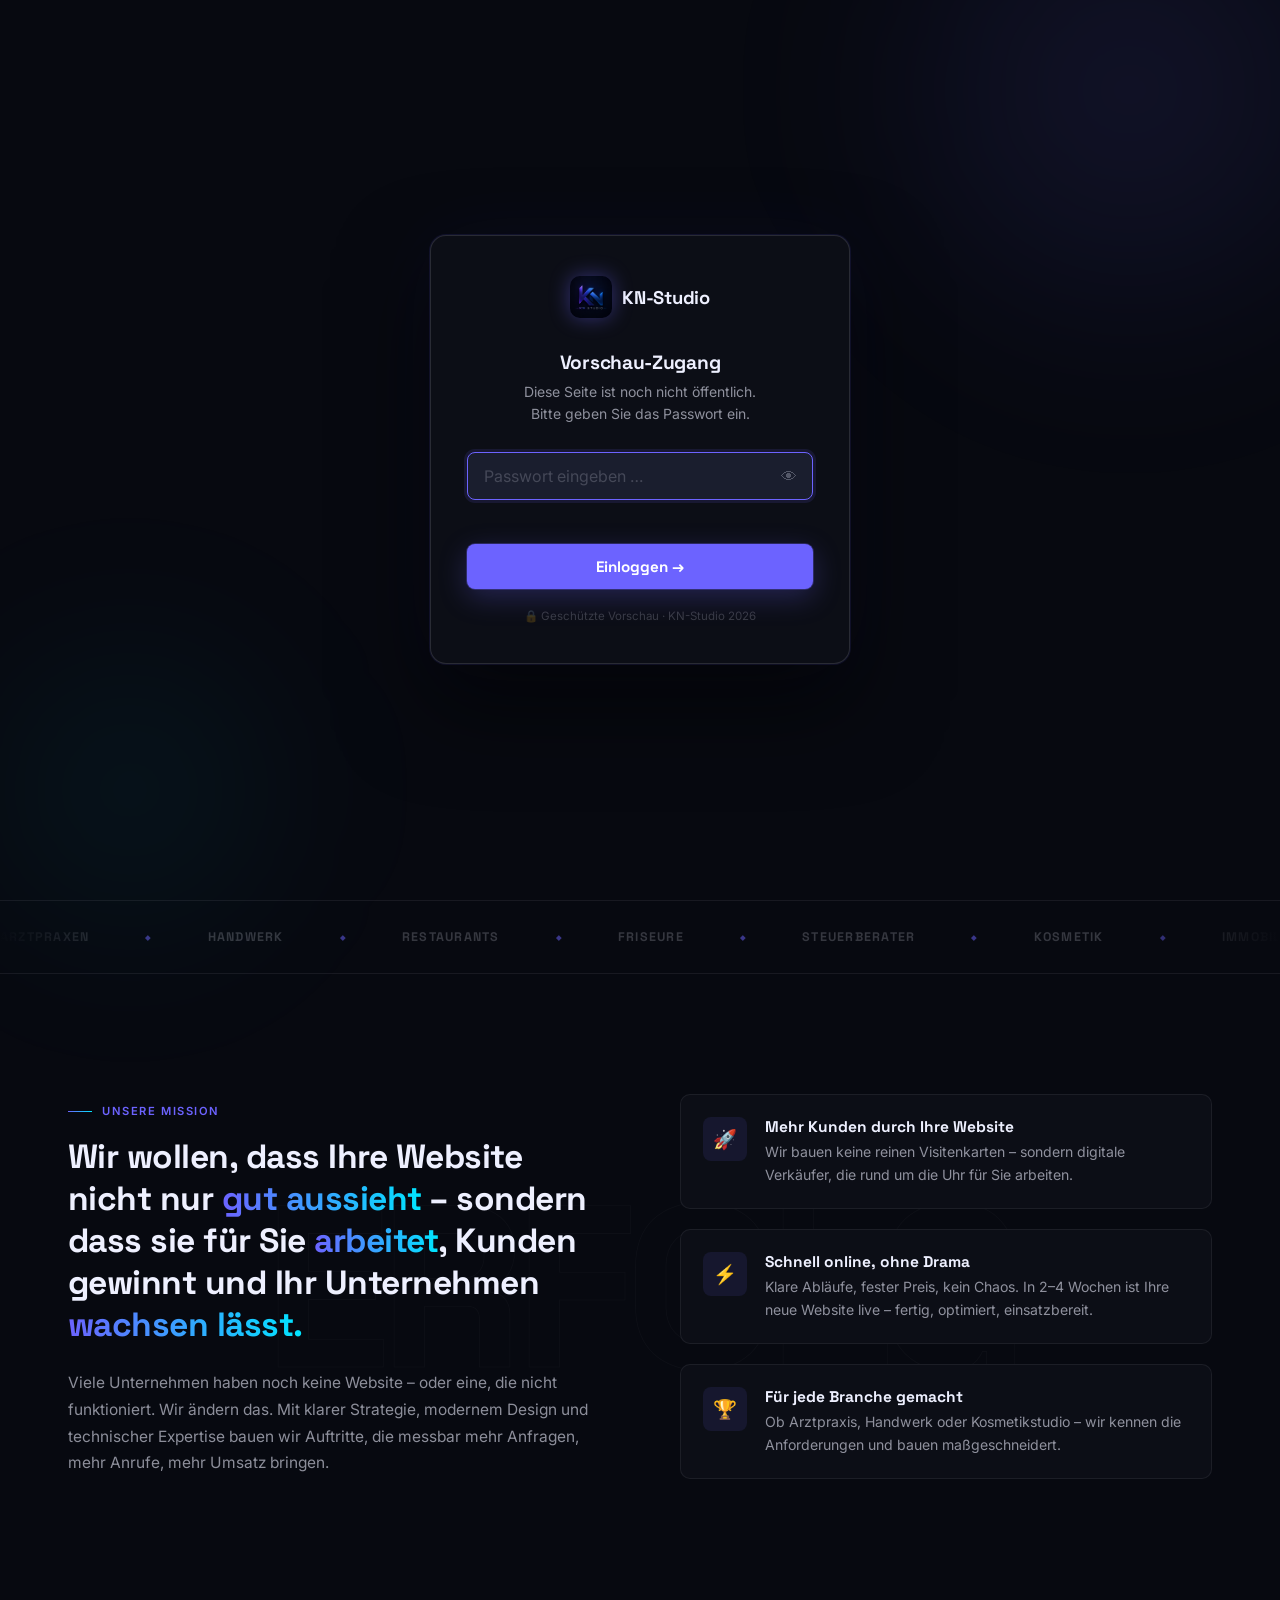
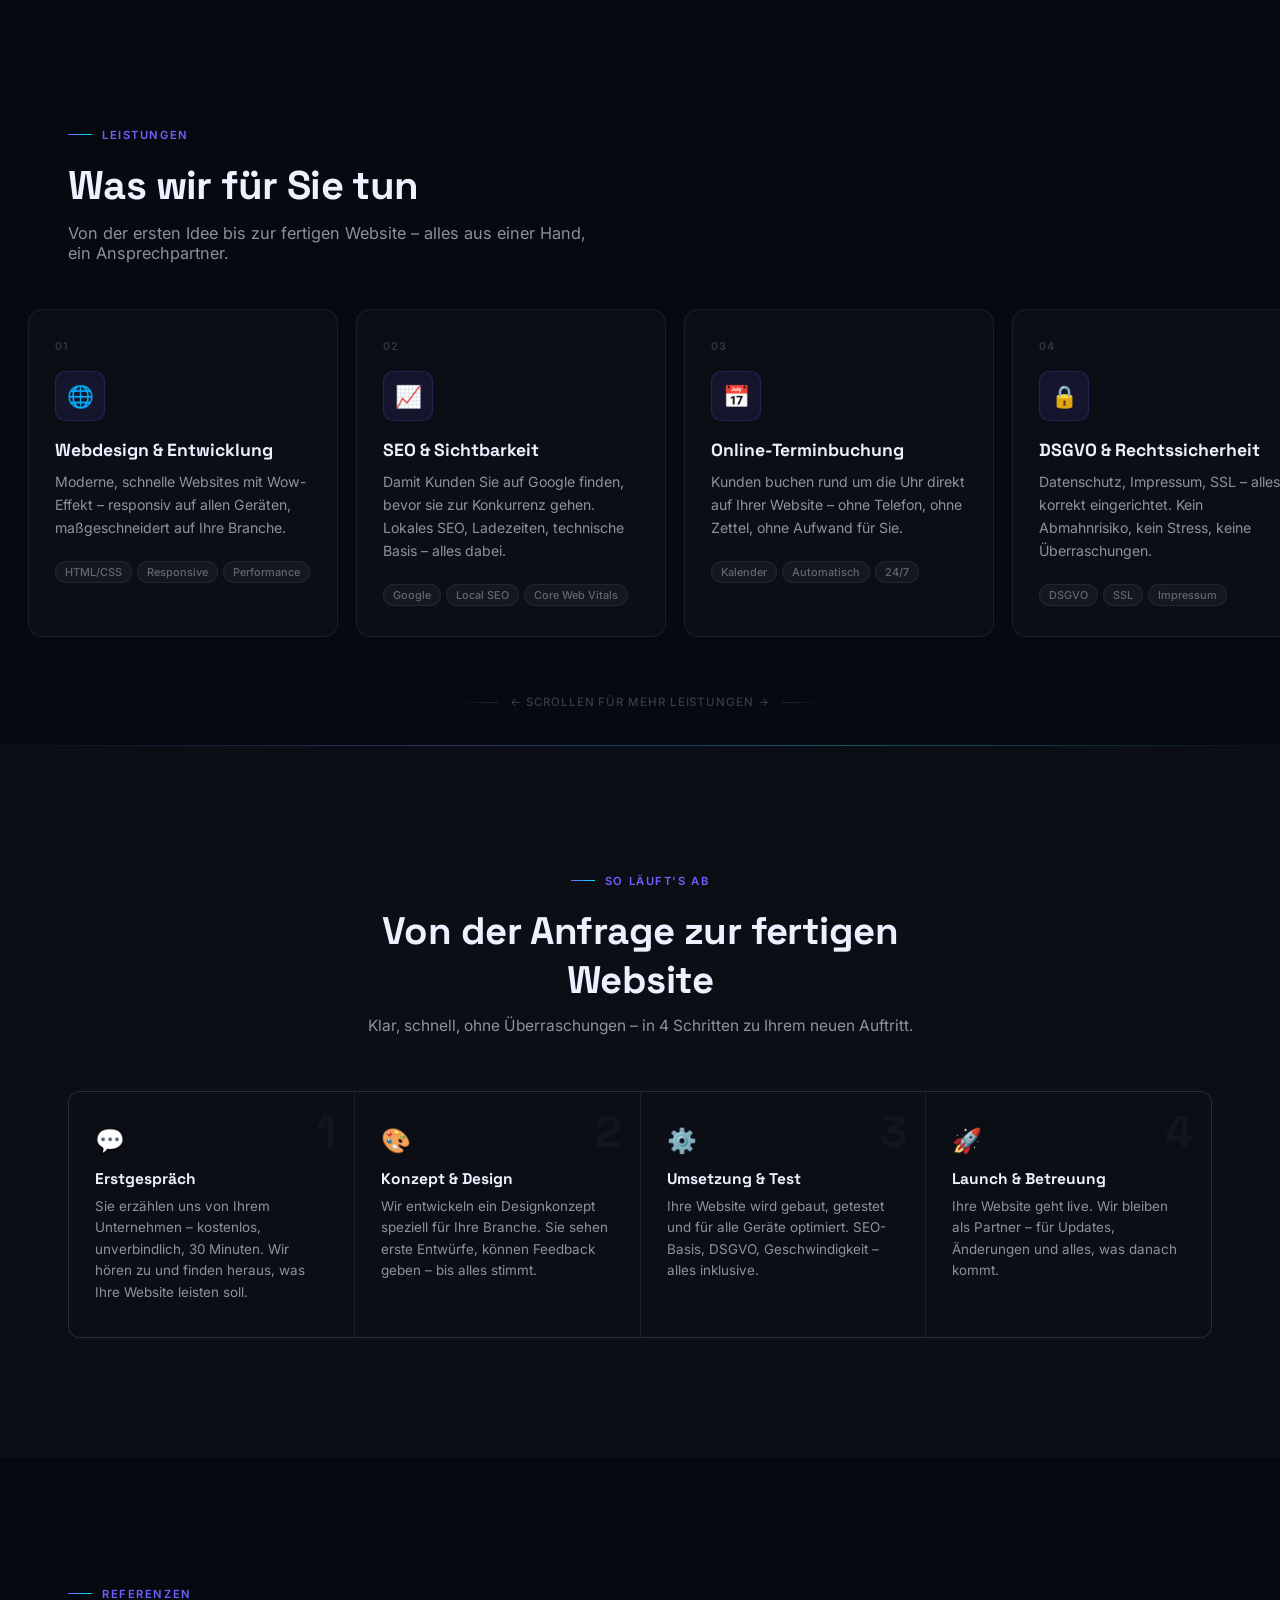
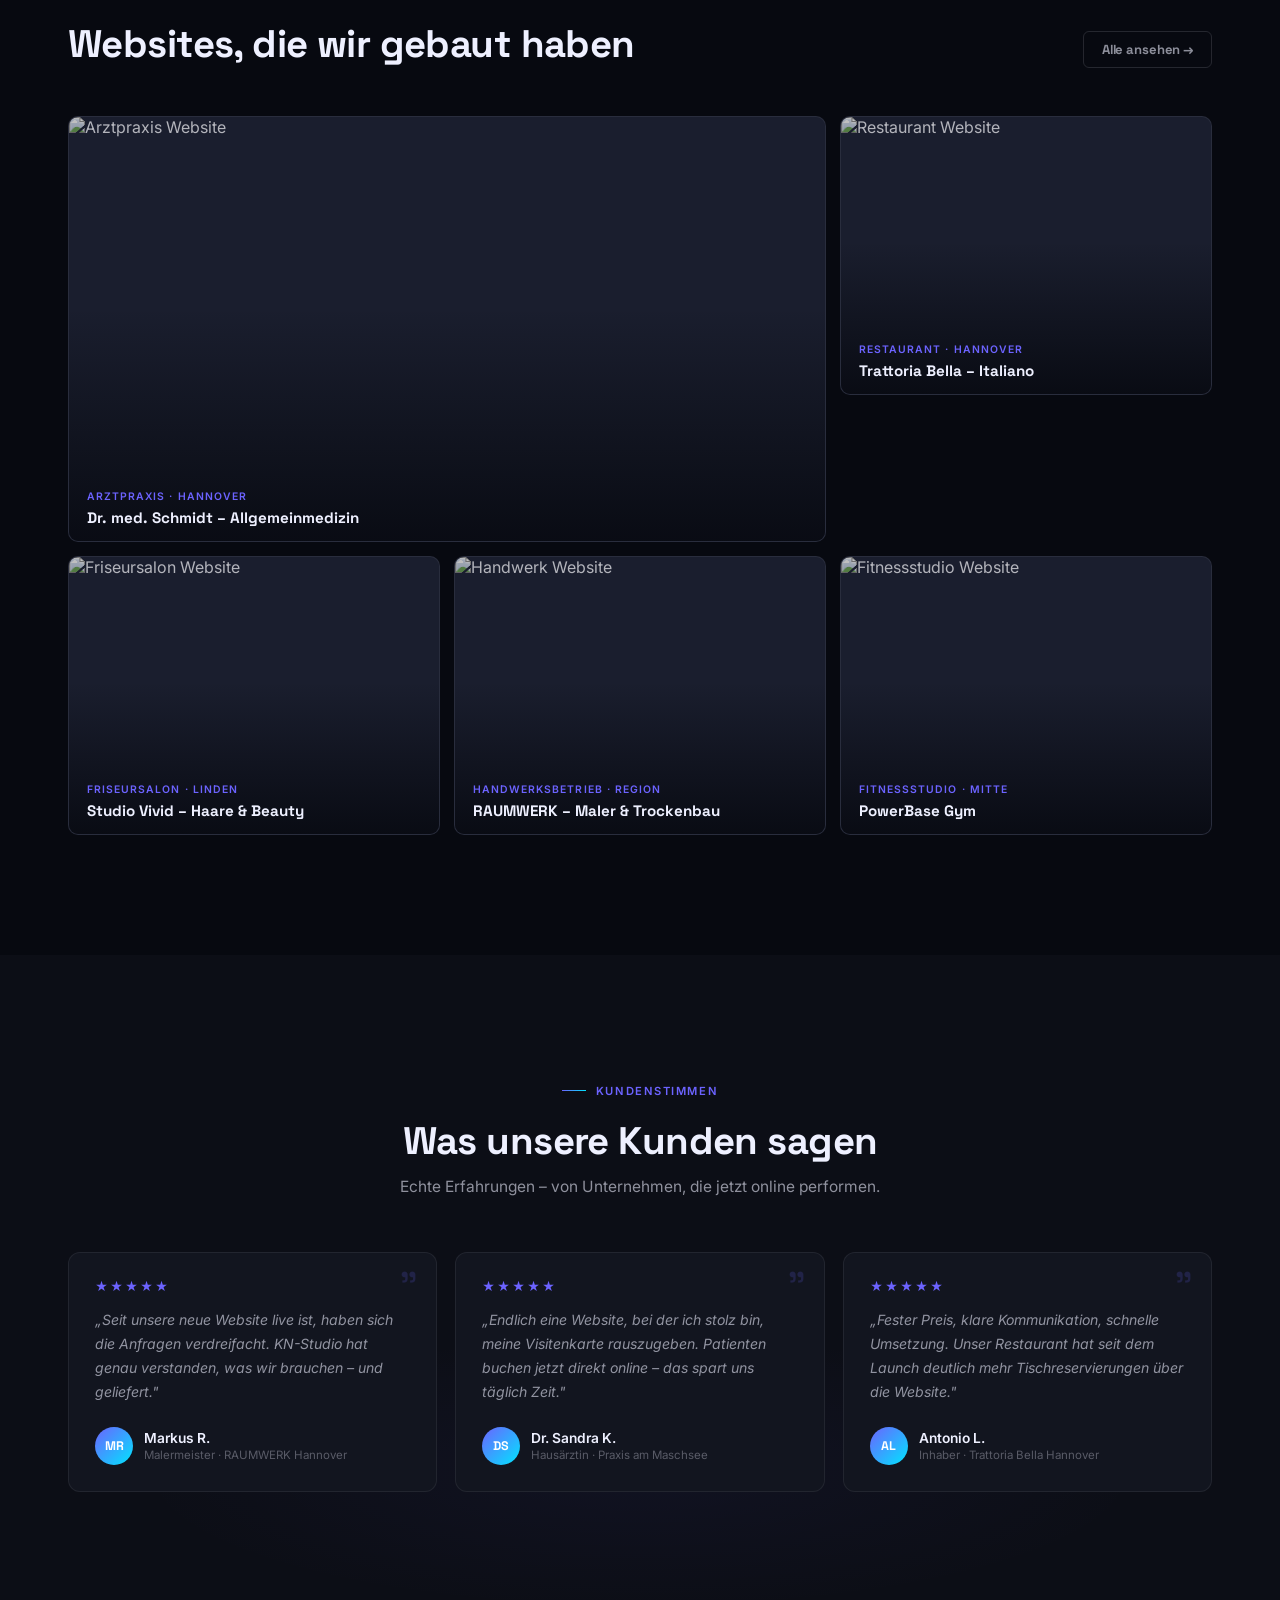
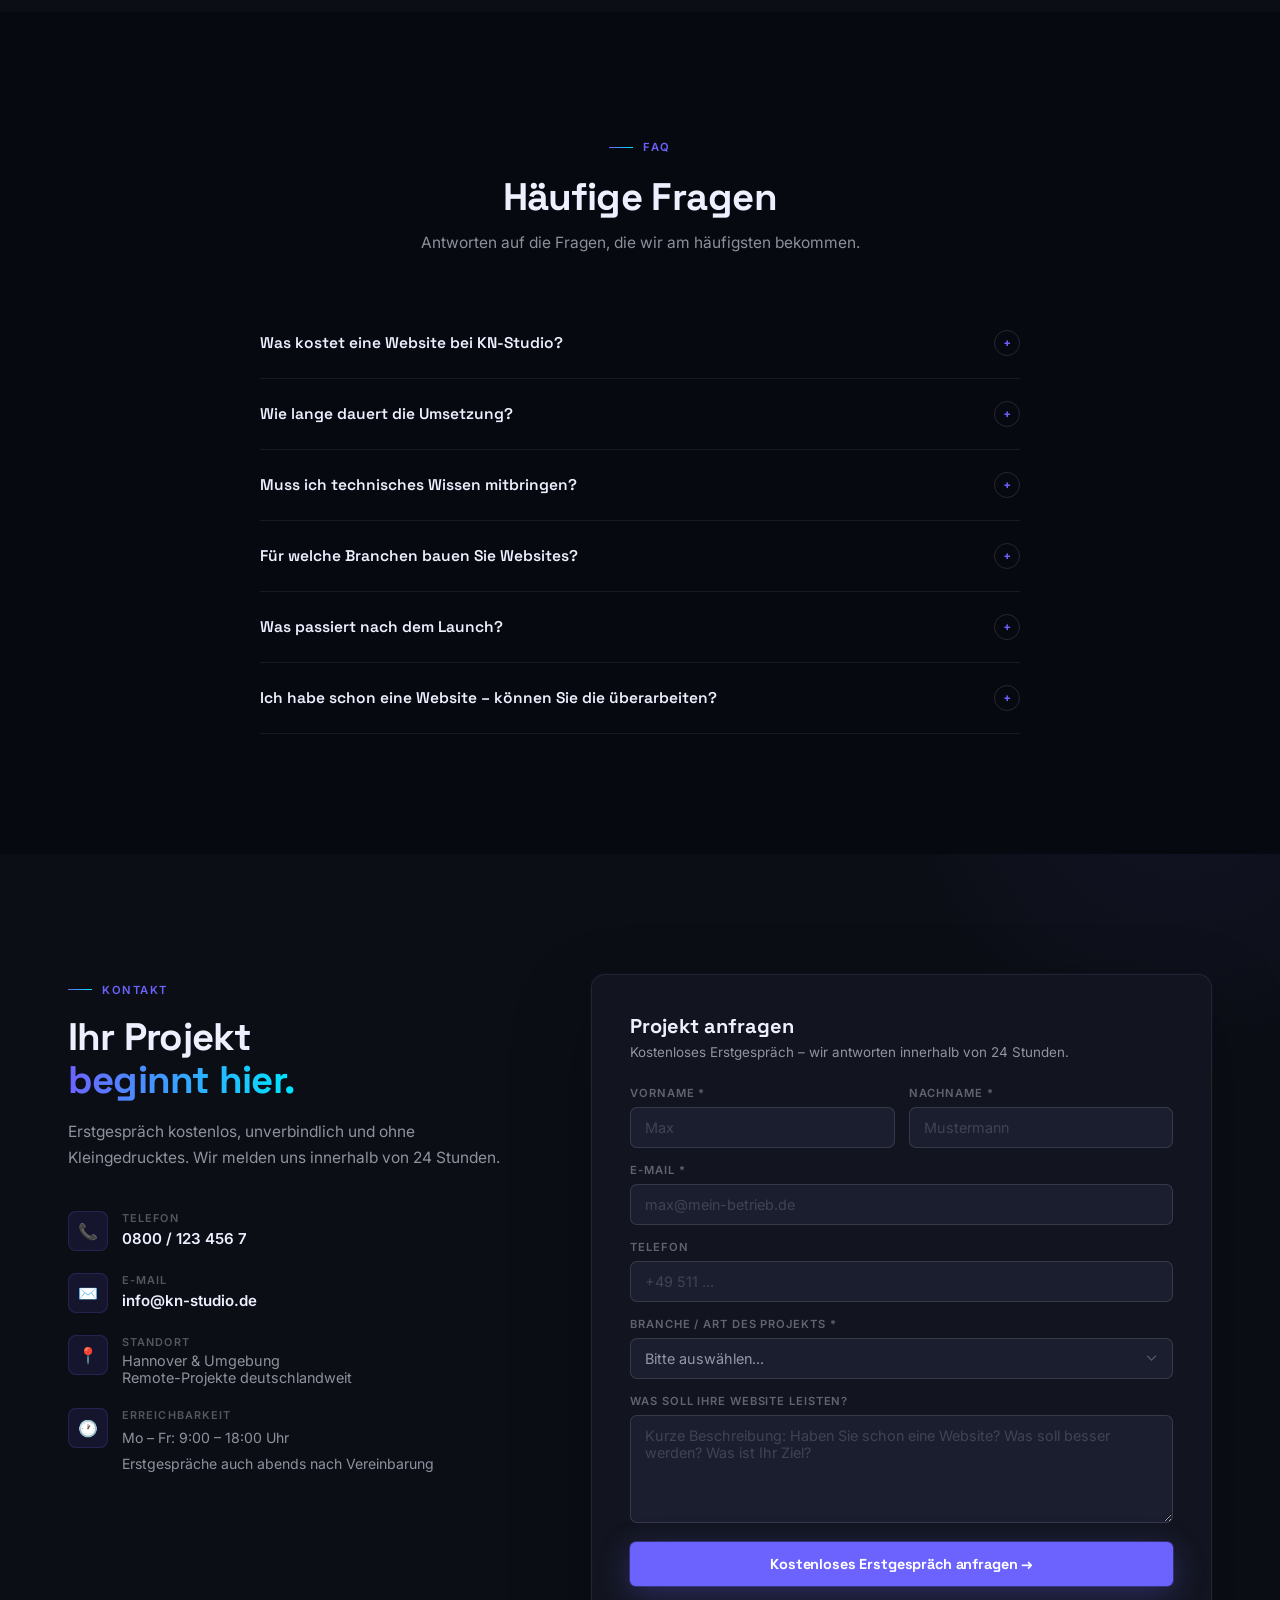
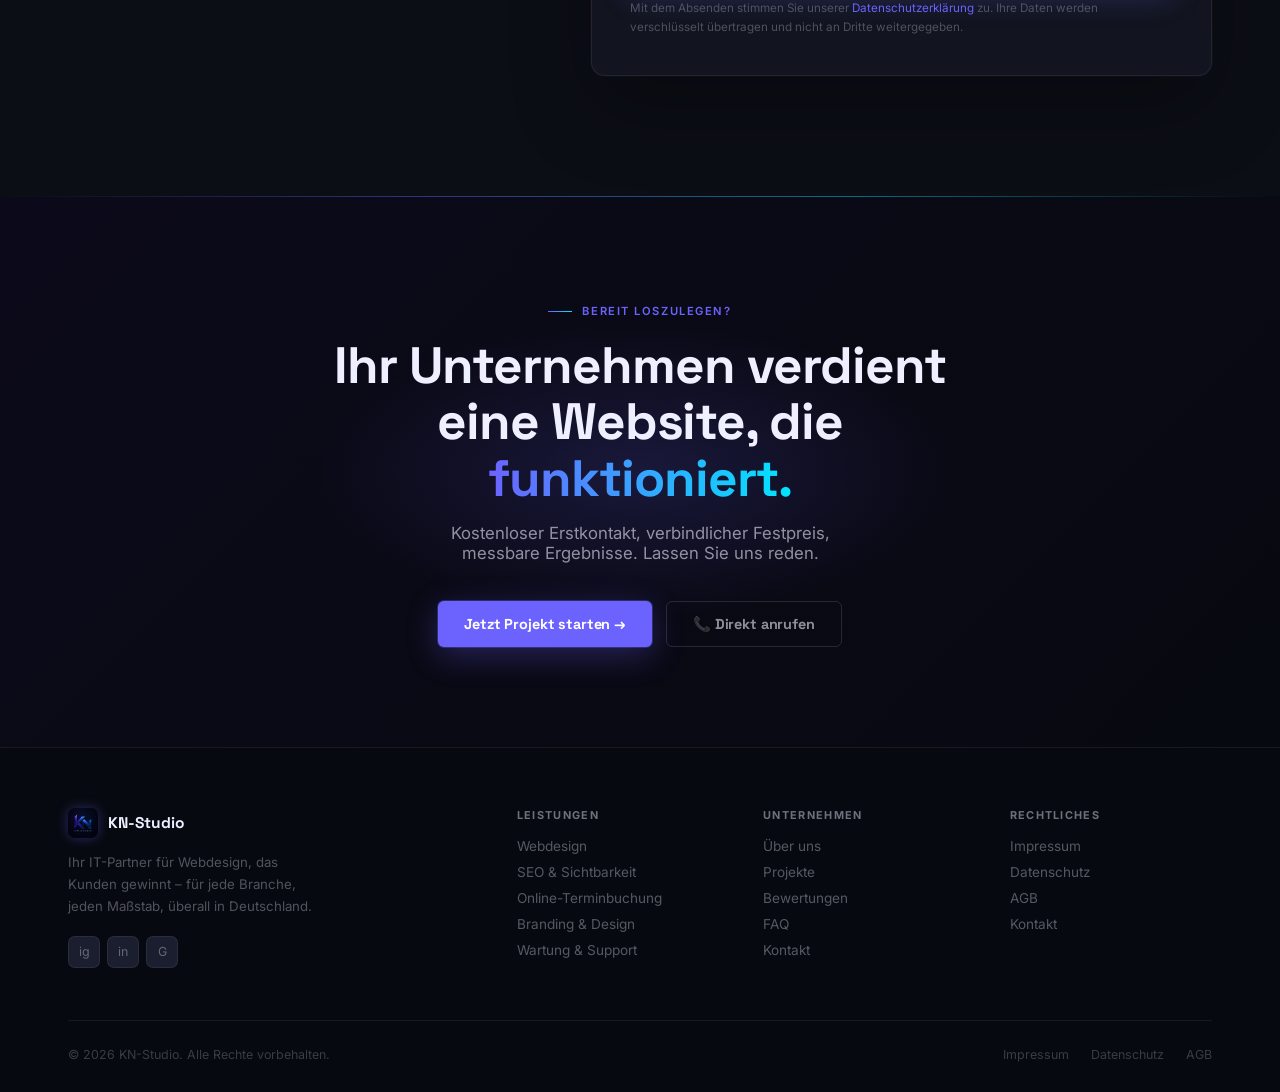
==== commit 29a62b65: "Update Font and Logo" ====
--- a/index.html
+++ b/index.html
@@ -7,7 +7,7 @@
 <meta name="description" content="KN-Studio: Wir bauen Websites, die Kunden gewinnen und Umsatz bringen. Webdesign für jede Branche – modern, schnell, messbar erfolgreich."/>
 <link rel="preconnect" href="https://fonts.googleapis.com"/>
 <link rel="preconnect" href="https://fonts.gstatic.com" crossorigin/>
-<link href="https://fonts.googleapis.com/css2?family=Syne:wght@400;600;700;800&family=Inter:wght@300;400;500;600&display=swap" rel="stylesheet"/>
+<link href="https://fonts.googleapis.com/css2?family=Space+Grotesk:wght@500;600;700&family=Inter:wght@300;400;500;600;700&display=swap" rel="stylesheet"/>
 <style>
 /* ═══════════════════════════════
    TOKENS
@@ -48,9 +48,16 @@
   transition:opacity .7s var(--eout),visibility .7s;
 }
 #loader.gone{opacity:0;visibility:hidden;pointer-events:none}
+.loader-img{
+  width:84px;height:84px;object-fit:contain;
+  opacity:0;transform:scale(.85);
+  filter:drop-shadow(0 0 24px rgba(108,99,255,.4));
+  animation:logoIn .8s var(--eout) forwards;
+}
+@keyframes logoIn{to{opacity:1;transform:scale(1)}}
 .loader-logo{
-  font-family:'Syne',sans-serif;font-weight:800;font-size:clamp(1.6rem,4vw,2.4rem);
-  letter-spacing:-.04em;color:var(--w);
+  font-family:'Space Grotesk',sans-serif;font-weight:700;font-size:clamp(1.6rem,4vw,2.4rem);
+  letter-spacing:-.02em;color:var(--w);
   display:flex;gap:4px;overflow:hidden;
 }
 .loader-logo span{
@@ -92,28 +99,32 @@
   max-width:1200px;width:100%;margin:0 auto;padding:0 28px;
   display:flex;align-items:center;justify-content:space-between;
 }
-.nlogo{display:flex;align-items:center;gap:10px;font-family:'Syne',sans-serif;font-weight:800;font-size:1.1rem;letter-spacing:-.03em}
+.nlogo{display:flex;align-items:center;gap:10px;font-family:'Space Grotesk',sans-serif;font-weight:700;font-size:1.1rem;letter-spacing:-.015em}
 .nmark{
   width:34px;height:34px;border-radius:8px;
-  background:linear-gradient(135deg,var(--v),var(--c));
-  display:flex;align-items:center;justify-content:center;
-  font-size:.75rem;font-weight:800;color:#fff;flex-shrink:0;
+  display:block;object-fit:cover;flex-shrink:0;
   position:relative;
-}
-.nmark::after{content:'';position:absolute;inset:-1px;border-radius:9px;background:linear-gradient(135deg,var(--v),var(--c));z-index:-1;filter:blur(7px);opacity:.5}
+  filter:drop-shadow(0 0 8px rgba(108,99,255,.45));
+}
 .nlinks{display:flex;gap:30px}
 .nlinks a{font-size:.875rem;font-weight:500;color:var(--wdim);transition:color .2s;position:relative;padding-bottom:2px}
 .nlinks a::after{content:'';position:absolute;bottom:-2px;left:0;right:0;height:1px;background:var(--v);transform:scaleX(0);transform-origin:left;transition:transform .3s var(--eout)}
 .nlinks a:hover{color:var(--w)}
 .nlinks a:hover::after{transform:scaleX(1)}
 .ncta{display:flex;gap:12px;align-items:center}
-.hbg{display:none;flex-direction:column;gap:5px;padding:4px}
-.hbg span{display:block;width:22px;height:1.5px;background:var(--w);transition:.3s}
+.hbg{display:none;flex-direction:column;gap:5px;padding:6px;border-radius:6px}
+.hbg span{display:block;width:22px;height:1.5px;background:var(--w);transition:.3s;border-radius:2px}
 @media(max-width:860px){
-  .nlinks,.nghost{display:none}
+  .nlinks{display:none}
+  .nghost{display:none}
+  .ncta .btn-v{padding:9px 14px;font-size:.78rem}
   .hbg{display:flex}
-  .nlinks.open{display:flex;flex-direction:column;position:absolute;top:72px;left:0;right:0;background:rgba(7,9,16,.96);backdrop-filter:blur(20px);border-bottom:1px solid var(--line);padding:24px 28px;gap:20px}
-  .nlinks.open a{font-size:1rem}
+  .nlinks.open{display:flex;flex-direction:column;position:absolute;top:72px;left:0;right:0;background:rgba(7,9,16,.97);backdrop-filter:blur(20px);border-bottom:1px solid var(--line);padding:20px 24px;gap:0;z-index:999}
+  .nlinks.open a{font-size:.97rem;padding:14px 0;border-bottom:1px solid var(--line);display:block}
+  .nlinks.open a:last-child{border-bottom:none}
+}
+@media(max-width:400px){
+  .ncta .btn-v{display:none}
 }
 
 /* ═══════════════════════════════
@@ -122,7 +133,7 @@
 .btn{
   display:inline-flex;align-items:center;gap:8px;
   padding:13px 26px;border-radius:6px;
-  font-family:'Syne',sans-serif;font-size:.9rem;font-weight:700;letter-spacing:-.01em;
+  font-family:'Space Grotesk',sans-serif;font-size:.9rem;font-weight:700;letter-spacing:-.01em;
   transition:all .22s var(--eout);white-space:nowrap;cursor:pointer;border:none;
 }
 .btn:active{transform:scale(.98)}
@@ -187,9 +198,9 @@
 @keyframes blink{0%,100%{opacity:1}50%{opacity:.3}}
 
 h1.ht{
-  font-family:'Syne',sans-serif;
+  font-family:'Space Grotesk',sans-serif;
   font-size:clamp(2.4rem,5.5vw,4rem);
-  font-weight:800;line-height:1.05;letter-spacing:-.04em;
+  font-weight:700;line-height:1.05;letter-spacing:-.02em;
   color:var(--w);margin-bottom:24px;
 }
 .ht .gr{
@@ -204,7 +215,7 @@
   border-top:1px solid var(--line);flex-wrap:wrap;
 }
 .hm-val{
-  font-family:'Syne',sans-serif;font-size:1.75rem;font-weight:800;letter-spacing:-.04em;
+  font-family:'Space Grotesk',sans-serif;font-size:1.75rem;font-weight:700;letter-spacing:-.02em;
   background:linear-gradient(135deg,var(--w) 40%,var(--wdim));
   -webkit-background-clip:text;-webkit-text-fill-color:transparent;background-clip:text;
   line-height:1;
@@ -272,12 +283,20 @@
 .fpulse{width:7px;height:7px;border-radius:50%;background:#28CA41;box-shadow:0 0 10px rgba(40,202,65,.6);animation:blink 1.5s infinite;flex-shrink:0}
 .ftxt{font-size:.72rem;color:var(--wdim)}
 .ftxt strong{color:var(--w);font-weight:600}
-.fnum{font-family:'Syne',sans-serif;font-size:1.1rem;font-weight:800;background:linear-gradient(135deg,var(--v),var(--c));-webkit-background-clip:text;-webkit-text-fill-color:transparent;background-clip:text}
+.fnum{font-family:'Space Grotesk',sans-serif;font-size:1.1rem;font-weight:700;background:linear-gradient(135deg,var(--v),var(--c));-webkit-background-clip:text;-webkit-text-fill-color:transparent;background-clip:text}
 .flab{font-size:.64rem;color:var(--wdim);line-height:1.3}
 
 @media(max-width:900px){
-  .hero-grid{grid-template-columns:1fr;gap:48px}
+  .hero-grid{grid-template-columns:1fr;gap:40px}
   .hero-mock{display:none}
+  .hero-acts{flex-direction:column;gap:10px}
+  .hero-acts .btn{width:100%;justify-content:center}
+  .hero-metrics{gap:24px}
+  .hero-sub{font-size:.97rem;margin-bottom:28px}
+  h1.ht{font-size:clamp(2rem,8vw,3.2rem)}
+  .hero-pill{font-size:.68rem}
+  .sp{padding:80px 0}
+  .ct{padding:0 18px}
 }
 
 /* ═══════════════════════════════
@@ -293,7 +312,7 @@
 #ticker::after{right:0;background:linear-gradient(-90deg,var(--bg),transparent)}
 .ttrack{display:flex;gap:56px;animation:tick 24s linear infinite;width:max-content}
 .titem{
-  font-family:'Syne',sans-serif;font-size:.78rem;font-weight:700;
+  font-family:'Space Grotesk',sans-serif;font-size:.78rem;font-weight:700;
   letter-spacing:.1em;text-transform:uppercase;
   color:rgba(238,240,255,.2);white-space:nowrap;flex-shrink:0;
   display:flex;align-items:center;gap:56px;
@@ -307,7 +326,7 @@
 #mission{position:relative;overflow:hidden}
 #mission::before{
   content:'ERFOLG';position:absolute;
-  font-family:'Syne',sans-serif;font-size:clamp(6rem,18vw,15rem);font-weight:800;
+  font-family:'Space Grotesk',sans-serif;font-size:clamp(6rem,18vw,15rem);font-weight:700;
   color:transparent;-webkit-text-stroke:1px rgba(238,240,255,.028);
   white-space:nowrap;top:50%;left:50%;transform:translate(-50%,-50%);
   pointer-events:none;z-index:0;letter-spacing:-.05em;user-select:none;
@@ -317,9 +336,9 @@
   display:grid;grid-template-columns:1fr 1fr;gap:80px;align-items:center;
 }
 .mis-stmt{
-  font-family:'Syne',sans-serif;
+  font-family:'Space Grotesk',sans-serif;
   font-size:clamp(1.5rem,3.2vw,2.1rem);font-weight:700;
-  line-height:1.25;letter-spacing:-.03em;color:var(--w);
+  line-height:1.25;letter-spacing:-.015em;color:var(--w);
 }
 .mis-stmt em{
   font-style:normal;
@@ -338,7 +357,7 @@
 .mpt:hover::before{opacity:1}
 .mpt-ico{width:44px;height:44px;border-radius:8px;background:rgba(108,99,255,.1);display:flex;align-items:center;justify-content:center;font-size:1.2rem;flex-shrink:0;position:relative;z-index:1}
 .mpt-b{position:relative;z-index:1}
-.mpt-t{font-family:'Syne',sans-serif;font-weight:700;font-size:.97rem;color:var(--w);margin-bottom:4px}
+.mpt-t{font-family:'Space Grotesk',sans-serif;font-weight:700;font-size:.97rem;color:var(--w);margin-bottom:4px}
 .mpt-d{font-size:.88rem;color:var(--wdim);line-height:1.6}
 @media(max-width:820px){.mis-inner{grid-template-columns:1fr;gap:40px}}
 
@@ -366,7 +385,7 @@
 .svc-num{font-size:.66rem;font-weight:600;letter-spacing:.12em;text-transform:uppercase;color:rgba(238,240,255,.18);margin-bottom:18px}
 .svc-ico{width:50px;height:50px;border-radius:10px;background:rgba(108,99,255,.1);border:1px solid rgba(108,99,255,.18);display:flex;align-items:center;justify-content:center;font-size:1.35rem;margin-bottom:18px;transition:background .3s,box-shadow .3s;position:relative;z-index:1}
 .svc:hover .svc-ico{background:rgba(108,99,255,.18);box-shadow:0 0 20px rgba(108,99,255,.18)}
-.svc-t{font-family:'Syne',sans-serif;font-size:1.1rem;font-weight:700;color:var(--w);margin-bottom:9px;position:relative;z-index:1}
+.svc-t{font-family:'Space Grotesk',sans-serif;font-size:1.1rem;font-weight:700;color:var(--w);margin-bottom:9px;position:relative;z-index:1}
 .svc-d{font-size:.88rem;line-height:1.65;color:var(--wdim);margin-bottom:22px;position:relative;z-index:1}
 .svc-tags{display:flex;flex-wrap:wrap;gap:5px;position:relative;z-index:1}
 .stag{font-size:.68rem;font-weight:500;padding:3px 9px;border-radius:99px;background:rgba(238,240,255,.04);border:1px solid var(--line);color:rgba(238,240,255,.36)}
@@ -386,12 +405,12 @@
 .pstep{background:var(--bg2);padding:34px 26px;position:relative;overflow:hidden;transition:background .3s}
 .pstep:hover{background:var(--surf)}
 .pnum{
-  font-family:'Syne',sans-serif;font-size:2.8rem;font-weight:800;
+  font-family:'Space Grotesk',sans-serif;font-size:2.8rem;font-weight:700;
   color:rgba(238,240,255,.035);line-height:1;margin-bottom:14px;
   position:absolute;top:18px;right:18px;
 }
 .pico{font-size:1.5rem;margin-bottom:14px}
-.pt{font-family:'Syne',sans-serif;font-size:.97rem;font-weight:700;color:var(--w);margin-bottom:7px}
+.pt{font-family:'Space Grotesk',sans-serif;font-size:.97rem;font-weight:700;color:var(--w);margin-bottom:7px}
 .pd{font-size:.84rem;line-height:1.6;color:var(--wdim)}
 @media(max-width:760px){.proc-grid{grid-template-columns:1fr 1fr}}
 @media(max-width:460px){.proc-grid{grid-template-columns:1fr}}
@@ -415,7 +434,7 @@
 .pinfo{position:absolute;bottom:0;left:0;right:0;padding:18px;transform:translateY(4px);transition:transform .3s}
 .pitem:hover .pinfo{transform:none}
 .ptag{font-size:.65rem;font-weight:600;letter-spacing:.1em;text-transform:uppercase;color:var(--v);margin-bottom:5px}
-.ptitle{font-family:'Syne',sans-serif;font-size:.95rem;font-weight:700;color:var(--w)}
+.ptitle{font-family:'Space Grotesk',sans-serif;font-size:.95rem;font-weight:700;color:var(--w)}
 @media(max-width:760px){.pgrid{grid-template-columns:1fr}.pitem:first-child{grid-column:span 1}}
 
 /* ═══════════════════════════════
@@ -429,12 +448,12 @@
   position:relative;overflow:hidden;transition:border-color .3s,box-shadow .3s;
 }
 .tcard:hover{border-color:rgba(108,99,255,.22);box-shadow:0 0 0 1px rgba(108,99,255,.07)}
-.tquote{font-family:'Syne',sans-serif;font-size:2.8rem;line-height:1;color:rgba(108,99,255,.18);position:absolute;top:14px;right:18px;user-select:none}
+.tquote{font-family:'Space Grotesk',sans-serif;font-size:2.8rem;line-height:1;color:rgba(108,99,255,.18);position:absolute;top:14px;right:18px;user-select:none}
 .tstars{display:flex;gap:2px;margin-bottom:14px}
 .tstars span{color:var(--v);font-size:.78rem}
 .ttxt{font-size:.88rem;line-height:1.72;color:var(--wdim);margin-bottom:22px;font-style:italic}
 .tauth{display:flex;align-items:center;gap:11px}
-.tav{width:38px;height:38px;border-radius:50%;background:linear-gradient(135deg,var(--v),var(--c));display:flex;align-items:center;justify-content:center;font-family:'Syne',sans-serif;font-size:.78rem;font-weight:800;color:#fff;flex-shrink:0}
+.tav{width:38px;height:38px;border-radius:50%;background:linear-gradient(135deg,var(--v),var(--c));display:flex;align-items:center;justify-content:center;font-family:'Space Grotesk',sans-serif;font-size:.78rem;font-weight:700;color:#fff;flex-shrink:0}
 .tname{font-weight:600;color:var(--w);font-size:.86rem}
 .trole{font-size:.72rem;color:rgba(238,240,255,.32);margin-top:2px}
 @media(max-width:760px){.tgrid{grid-template-columns:1fr}}
@@ -448,7 +467,7 @@
 .ftrig{
   width:100%;display:flex;align-items:center;justify-content:space-between;
   padding:22px 0;text-align:left;gap:16px;
-  font-family:'Syne',sans-serif;font-size:.97rem;font-weight:600;color:var(--w);
+  font-family:'Space Grotesk',sans-serif;font-size:.97rem;font-weight:600;color:var(--w);
   transition:color .2s;
 }
 .ftrig:hover{color:var(--v)}
@@ -464,7 +483,7 @@
 #contact{background:var(--bg2);position:relative;overflow:hidden}
 #contact::before{content:'';position:absolute;top:-40%;right:-15%;width:580px;height:580px;border-radius:50%;background:radial-gradient(circle,rgba(108,99,255,.065),transparent 70%);pointer-events:none}
 .cgrid{display:grid;grid-template-columns:1fr 1.4fr;gap:80px;align-items:start;position:relative;z-index:1}
-.ci-t{font-family:'Syne',sans-serif;font-size:clamp(1.8rem,3.5vw,2.4rem);font-weight:800;letter-spacing:-.04em;color:var(--w);line-height:1.12;margin-bottom:18px}
+.ci-t{font-family:'Space Grotesk',sans-serif;font-size:clamp(1.8rem,3.5vw,2.4rem);font-weight:700;letter-spacing:-.02em;color:var(--w);line-height:1.12;margin-bottom:18px}
 .ci-t span{background:linear-gradient(90deg,var(--v),var(--c));-webkit-background-clip:text;-webkit-text-fill-color:transparent;background-clip:text}
 .ci-s{font-size:.97rem;color:var(--wdim);line-height:1.7;margin-bottom:40px}
 .cdet{display:flex;align-items:flex-start;gap:14px;margin-bottom:22px}
@@ -473,7 +492,7 @@
 .cval{font-size:.94rem;font-weight:600;color:var(--w);text-decoration:none;transition:color .2s}
 a.cval:hover{color:var(--v)}
 .cform{background:var(--bg3);border:1px solid var(--line);border-radius:14px;padding:38px;box-shadow:0 0 0 1px rgba(108,99,255,.04),0 32px 80px rgba(0,0,0,.3)}
-.cf-t{font-family:'Syne',sans-serif;font-size:1.25rem;font-weight:700;color:var(--w);margin-bottom:5px}
+.cf-t{font-family:'Space Grotesk',sans-serif;font-size:1.25rem;font-weight:700;color:var(--w);margin-bottom:5px}
 .cf-s{font-size:.84rem;color:var(--wdim);margin-bottom:26px}
 .frow{display:grid;grid-template-columns:1fr 1fr;gap:14px}
 .fg{margin-bottom:15px}
@@ -494,7 +513,7 @@
 .fg textarea{resize:vertical;min-height:108px}
 .fpri{font-size:.73rem;color:rgba(238,240,255,.28);margin-top:13px;line-height:1.6}
 .fpri a{color:var(--v)}
-@media(max-width:820px){.cgrid{grid-template-columns:1fr}.frow{grid-template-columns:1fr}}
+@media(max-width:820px){.cgrid{grid-template-columns:1fr;gap:40px}.frow{grid-template-columns:1fr}.cform{padding:24px 20px}.contact-section-pad{padding:60px 0}}
 
 /* ═══════════════════════════════
    CTA BANNER
@@ -503,7 +522,7 @@
 #ctab::before{content:'';position:absolute;top:50%;left:50%;transform:translate(-50%,-50%);width:700px;height:320px;background:radial-gradient(ellipse,rgba(108,99,255,.16),transparent 65%);pointer-events:none}
 #ctab::after{content:'';position:absolute;top:0;left:0;right:0;height:1px;background:linear-gradient(90deg,transparent,var(--v),var(--c),transparent);opacity:.45}
 .ctab-in{position:relative;z-index:1}
-.ctab-t{font-family:'Syne',sans-serif;font-size:clamp(2rem,5vw,3.2rem);font-weight:800;letter-spacing:-.04em;color:var(--w);line-height:1.1;margin-bottom:16px;max-width:680px;margin-inline:auto}
+.ctab-t{font-family:'Space Grotesk',sans-serif;font-size:clamp(2rem,5vw,3.2rem);font-weight:700;letter-spacing:-.02em;color:var(--w);line-height:1.1;margin-bottom:16px;max-width:680px;margin-inline:auto}
 .ctab-t span{background:linear-gradient(90deg,var(--v),var(--c));-webkit-background-clip:text;-webkit-text-fill-color:transparent;background-clip:text}
 .ctab-s{font-size:1.05rem;color:var(--wdim);max-width:460px;margin-inline:auto;margin-bottom:38px}
 .ctab-acts{display:flex;gap:14px;justify-content:center;flex-wrap:wrap}
@@ -514,8 +533,8 @@
 footer{background:var(--bg);border-top:1px solid var(--line);padding:60px 0 30px}
 .fg-grid{display:grid;grid-template-columns:2fr 1fr 1fr 1fr;gap:44px;margin-bottom:52px}
 .fbrand-logo{display:flex;align-items:center;gap:10px;margin-bottom:14px}
-.fbmark{width:30px;height:30px;border-radius:7px;background:linear-gradient(135deg,var(--v),var(--c));display:flex;align-items:center;justify-content:center;font-family:'Syne',sans-serif;font-weight:800;font-size:.72rem;color:#fff}
-.fbname{font-family:'Syne',sans-serif;font-weight:800;font-size:.97rem;color:var(--w)}
+.fbmark{width:30px;height:30px;border-radius:7px;display:block;object-fit:cover;flex-shrink:0;filter:drop-shadow(0 0 6px rgba(108,99,255,.35))}
+.fbname{font-family:'Space Grotesk',sans-serif;font-weight:700;font-size:.97rem;color:var(--w)}
 .fbdesc{font-size:.83rem;line-height:1.65;color:rgba(238,240,255,.32);max-width:250px}
 .fsocc{display:flex;gap:7px;margin-top:18px}
 .fsoc{width:32px;height:32px;border-radius:7px;background:var(--surf);border:1px solid var(--line);display:flex;align-items:center;justify-content:center;font-size:.78rem;color:rgba(238,240,255,.35);transition:all .2s;text-decoration:none}
@@ -529,8 +548,8 @@
 .fbot-ll{display:flex;gap:22px}
 .fbot-ll a{font-size:.78rem;color:rgba(238,240,255,.22);text-decoration:none;transition:color .2s}
 .fbot-ll a:hover{color:var(--wdim)}
-@media(max-width:760px){.fg-grid{grid-template-columns:1fr 1fr}}
-@media(max-width:460px){.fg-grid{grid-template-columns:1fr}.fbot{flex-direction:column;align-items:flex-start}}
+@media(max-width:760px){.fg-grid{grid-template-columns:1fr 1fr}.tgrid{grid-template-columns:1fr}.pgrid{grid-template-columns:1fr}.pitem:first-child{grid-column:span 1}.proc-grid{grid-template-columns:1fr 1fr}}
+@media(max-width:460px){.fg-grid{grid-template-columns:1fr}.fbot{flex-direction:column;align-items:flex-start}.proc-grid{grid-template-columns:1fr}}
 
 /* ═══════════════════════════════
    WHATSAPP
@@ -584,15 +603,12 @@
 @keyframes pwIn{from{opacity:0;transform:translateY(24px) scale(.97)}to{opacity:1;transform:none}}
 .pw-logo{display:flex;align-items:center;gap:10px;justify-content:center;margin-bottom:32px}
 .pw-mark{
-  width:38px;height:38px;border-radius:9px;
-  background:linear-gradient(135deg,var(--v),var(--c));
-  display:flex;align-items:center;justify-content:center;
-  font-family:'Syne',sans-serif;font-weight:800;font-size:.85rem;color:#fff;
-  position:relative;flex-shrink:0;
-}
-.pw-mark::after{content:'';position:absolute;inset:-1px;border-radius:10px;background:linear-gradient(135deg,var(--v),var(--c));z-index:-1;filter:blur(8px);opacity:.45}
-.pw-name{font-family:'Syne',sans-serif;font-weight:800;font-size:1.15rem;letter-spacing:-.03em;color:var(--w)}
-.pw-title{font-family:'Syne',sans-serif;font-weight:700;font-size:1.2rem;letter-spacing:-.03em;color:var(--w);text-align:center;margin-bottom:6px}
+  width:42px;height:42px;border-radius:10px;
+  display:block;object-fit:cover;flex-shrink:0;
+  filter:drop-shadow(0 0 10px rgba(108,99,255,.4));
+}
+.pw-name{font-family:'Space Grotesk',sans-serif;font-weight:700;font-size:1.15rem;letter-spacing:-.015em;color:var(--w)}
+.pw-title{font-family:'Space Grotesk',sans-serif;font-weight:700;font-size:1.2rem;letter-spacing:-.015em;color:var(--w);text-align:center;margin-bottom:6px}
 .pw-sub{font-size:.875rem;color:var(--wdim);text-align:center;margin-bottom:28px;line-height:1.55}
 .pw-field-wrap{position:relative;margin-bottom:12px}
 .pw-input{
@@ -628,7 +644,7 @@
 .pw-err::before{content:'';width:5px;height:5px;border-radius:50%;background:#f87171;flex-shrink:0;display:inline-block}
 .pw-btn{
   width:100%;padding:13px;border-radius:8px;
-  font-family:'Syne',sans-serif;font-size:.95rem;font-weight:700;
+  font-family:'Space Grotesk',sans-serif;font-size:.95rem;font-weight:700;
   background:var(--v);color:#fff;border:none;cursor:pointer;
   position:relative;overflow:hidden;
   box-shadow:0 0 0 1px rgba(108,99,255,.28),0 8px 28px rgba(108,99,255,.26);
@@ -640,6 +656,65 @@
 .pw-btn span{position:relative;z-index:1}
 .pw-btn:active{transform:scale(.98)}
 .pw-hint{text-align:center;margin-top:20px;font-size:.72rem;color:rgba(238,240,255,.2);display:flex;align-items:center;justify-content:center;gap:6px}
+
+/* ═══════════════════════════════
+   MOBILE FIXES
+═══════════════════════════════ */
+@media(max-width:600px){
+  .ct{padding:0 16px}
+  .sp{padding:64px 0}
+  .sp-sm{padding:48px 0}
+  .ni{padding:0 16px}
+  /* Hero */
+  #hero{padding-top:72px}
+  .hero-grid{padding:36px 0}
+  h1.ht{font-size:clamp(1.85rem,9vw,2.6rem);margin-bottom:16px}
+  .hero-pill{font-size:.65rem;padding:4px 11px 4px 7px;margin-bottom:18px}
+  .hero-sub{font-size:.92rem;margin-bottom:22px;max-width:100%}
+  .hero-acts{flex-direction:column;gap:10px;margin-bottom:32px}
+  .hero-acts .btn{width:100%;justify-content:center;padding:13px 20px}
+  .hero-metrics{gap:20px;padding-top:22px}
+  .hm-val{font-size:1.4rem}
+  .hm-lab{font-size:.62rem}
+  /* Mission */
+  .mis-stmt{font-size:1.2rem}
+  .mpt{padding:16px 14px;gap:12px}
+  .mpt-ico{width:36px;height:36px;font-size:.95rem;flex-shrink:0}
+  /* Services */
+  .sv-track{padding:6px 16px}
+  .svc{width:268px;padding:22px 18px}
+  /* Process */
+  .pstep{padding:22px 16px}
+  .proc-grid{border-radius:8px}
+  /* Portfolio */
+  .port-head{flex-direction:column;align-items:flex-start;gap:10px}
+  /* Testimonials */
+  .tcard{padding:20px 16px}
+  /* FAQ */
+  .ftrig{font-size:.88rem;padding:16px 0}
+  /* Contact */
+  #contact{overflow:hidden}
+  .cgrid{gap:28px}
+  .cform{padding:20px 16px;border-radius:10px}
+  .cf-t{font-size:1.05rem}
+  .fg input,.fg select,.fg textarea{padding:10px 12px;font-size:.88rem}
+  .fg label{font-size:.65rem}
+  .frow{grid-template-columns:1fr;gap:0}
+  /* CTA Banner */
+  .ctab-t{font-size:1.55rem}
+  .ctab-acts{flex-direction:column;gap:10px}
+  .ctab-acts .btn{width:100%;justify-content:center}
+  /* Footer */
+  .fg-grid{gap:24px}
+  footer{padding:40px 0 20px}
+  /* PW Gate */
+  .pw-box{padding:28px 18px;border-radius:12px}
+}
+@media(max-width:380px){
+  h1.ht{font-size:1.7rem}
+  .ncta .btn-v{display:none}
+  .nmark{width:30px;height:30px;font-size:.7rem}
+}
 </style>
 </head>
 <body>
@@ -653,7 +728,7 @@
 
     <!-- Logo -->
     <div class="pw-logo">
-      <div class="pw-mark">KN</div>
+      <img class="pw-mark" src="[data-uri]" alt="KN-Studio Logo" />
       <div class="pw-name">KN-Studio</div>
     </div>
 
@@ -691,6 +766,7 @@
 
 <!-- LOADER -->
 <div id="loader">
+  <img class="loader-img" src="[data-uri]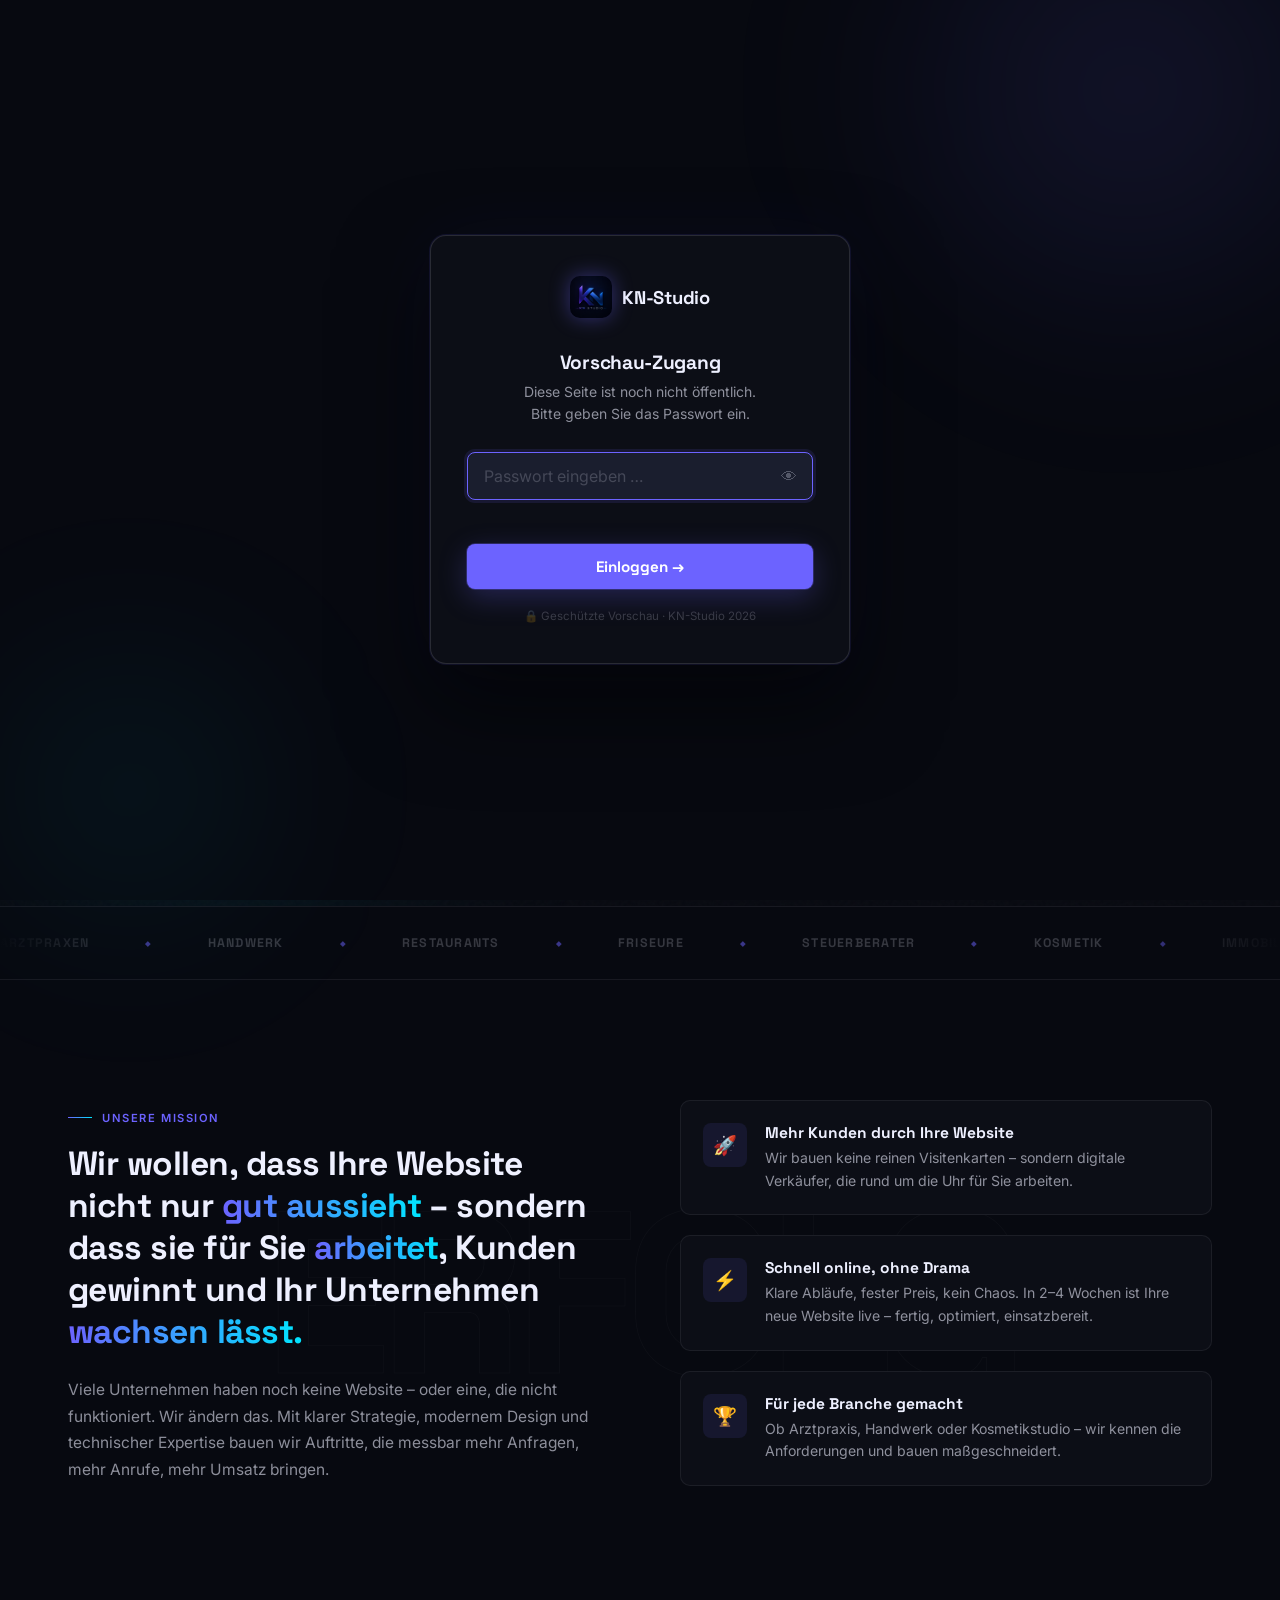
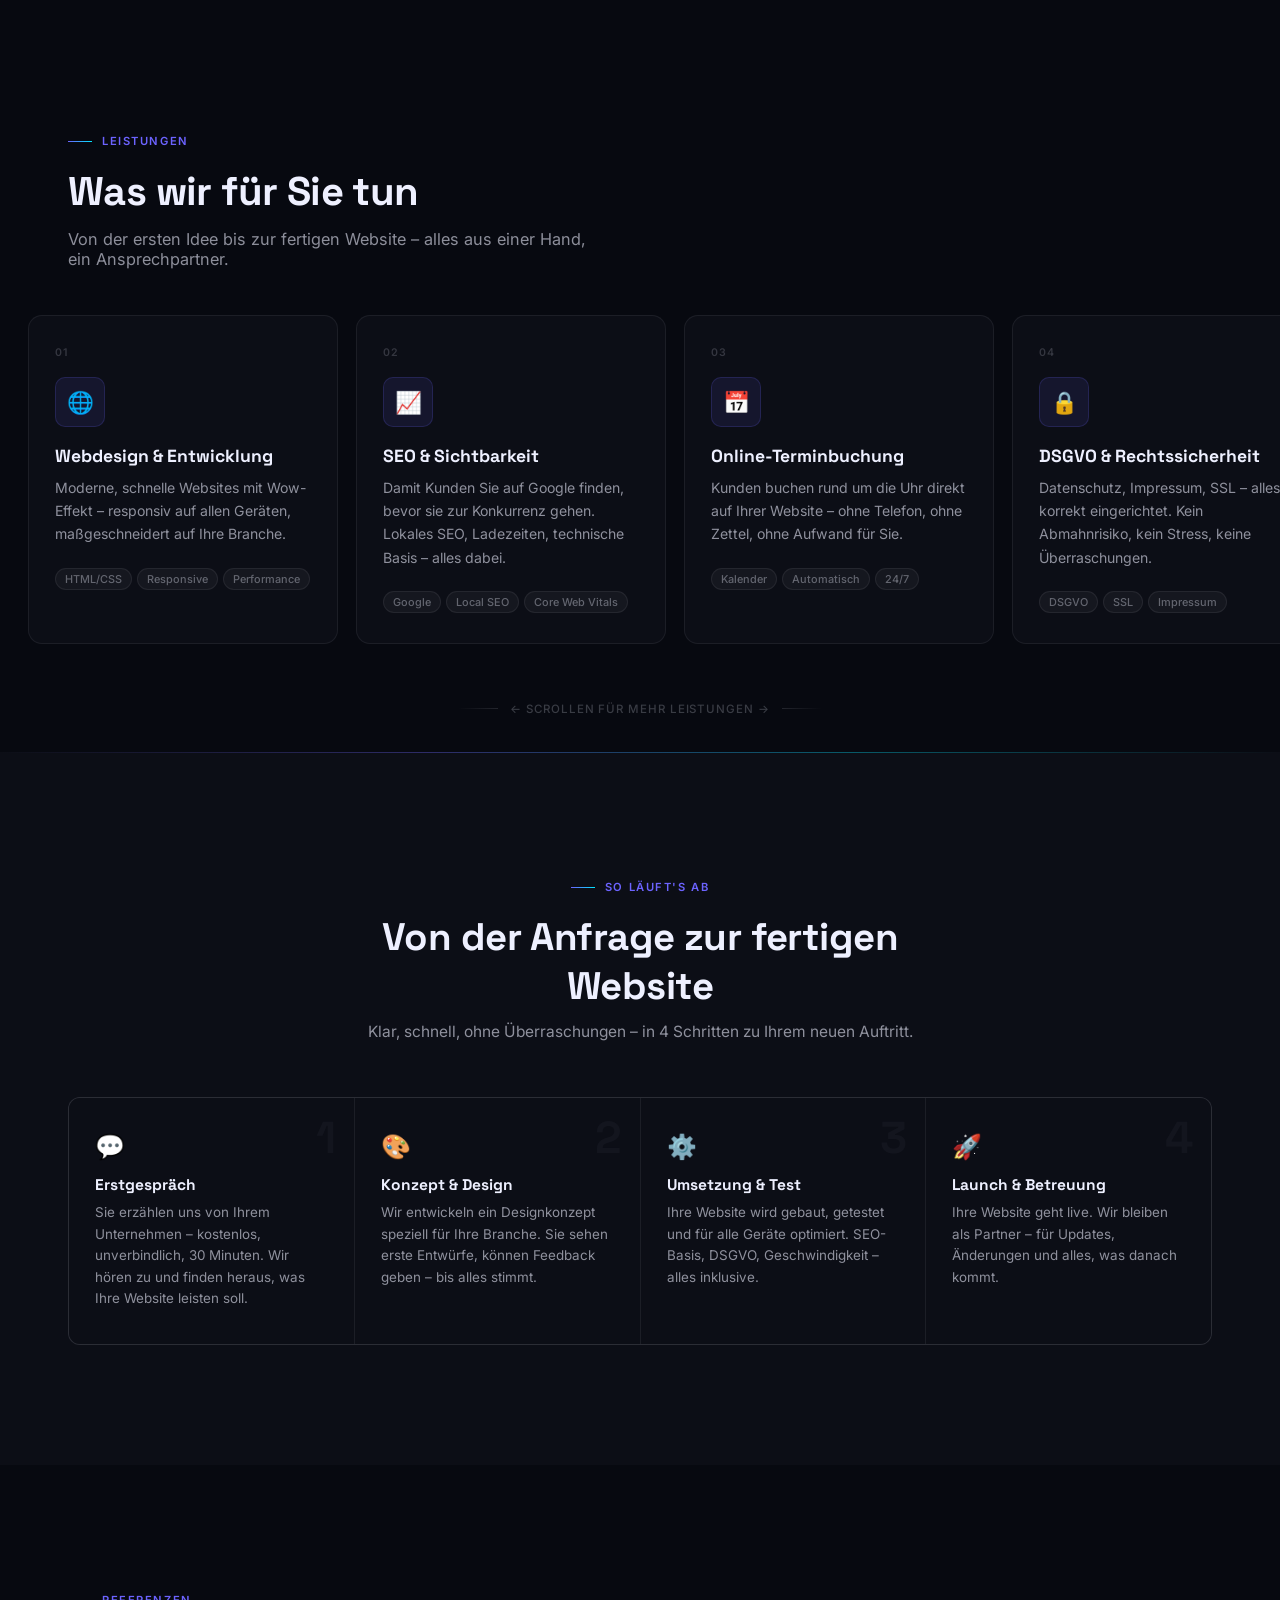
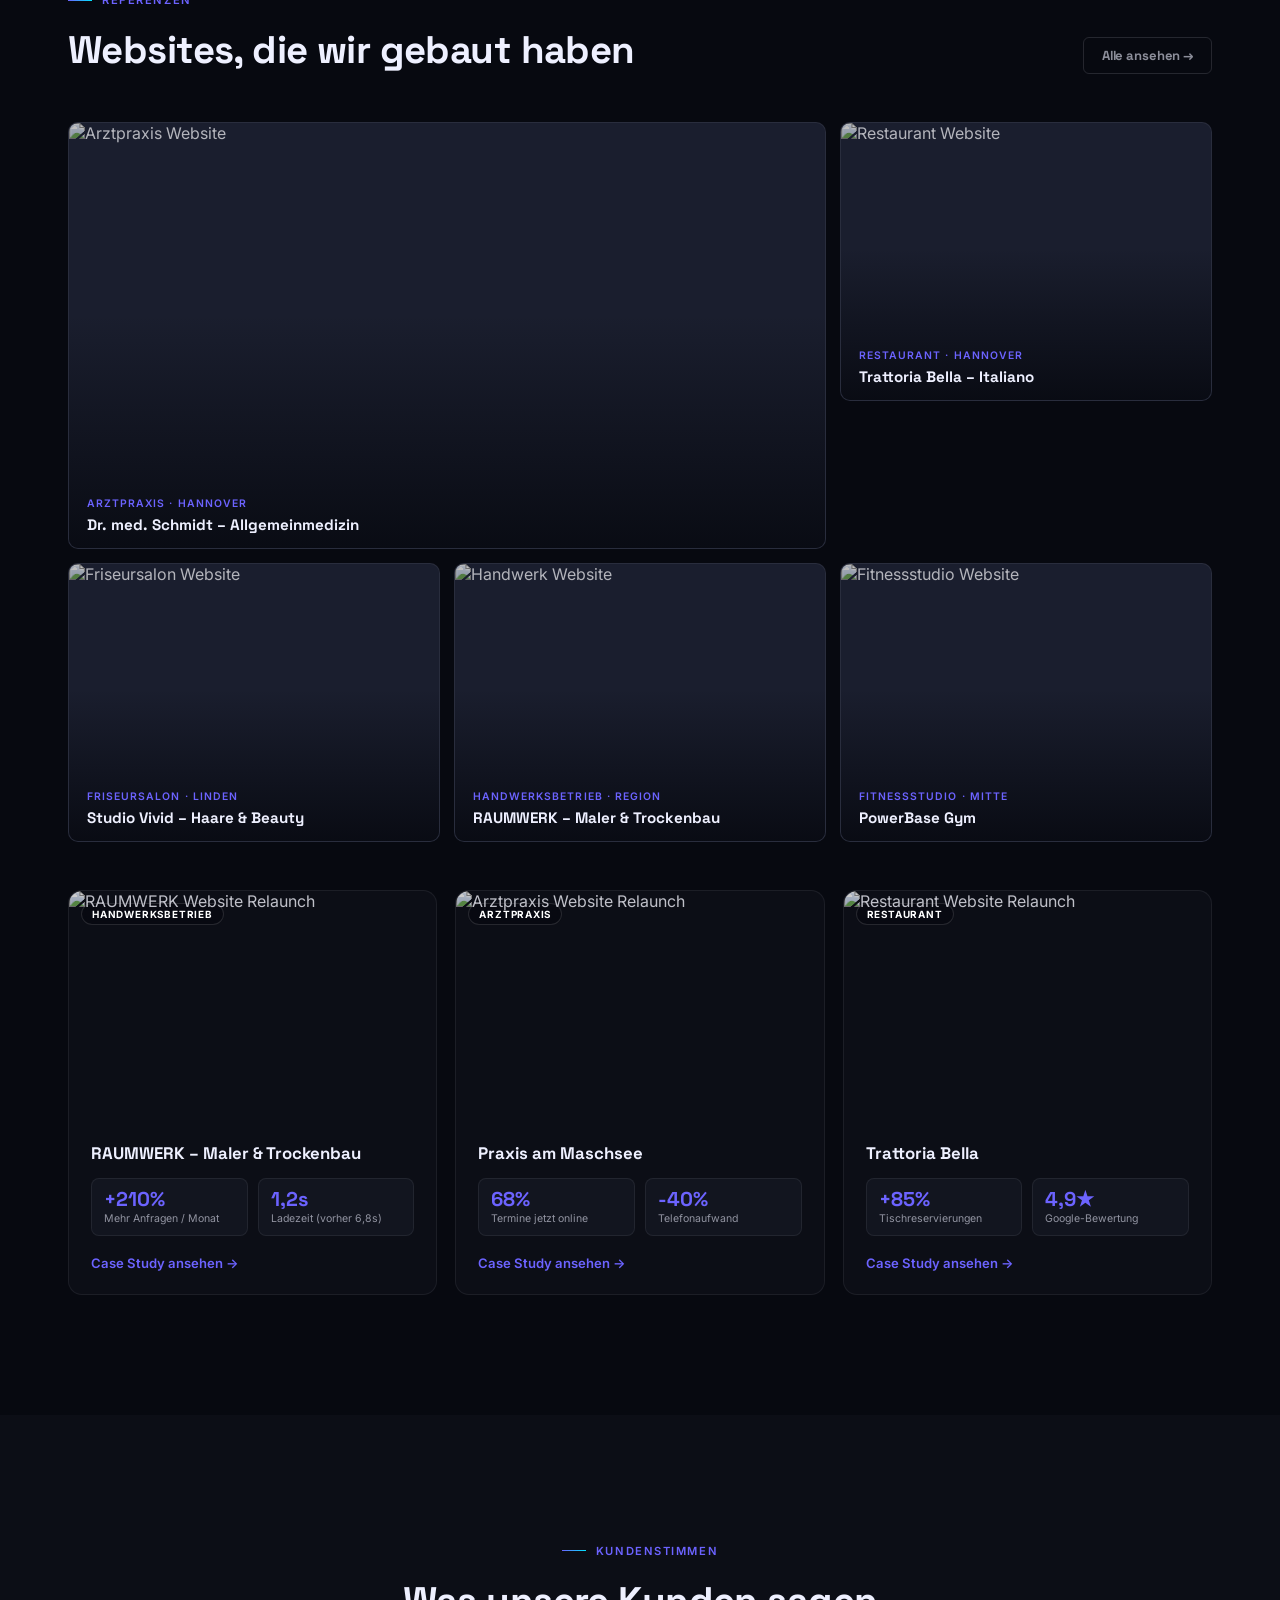
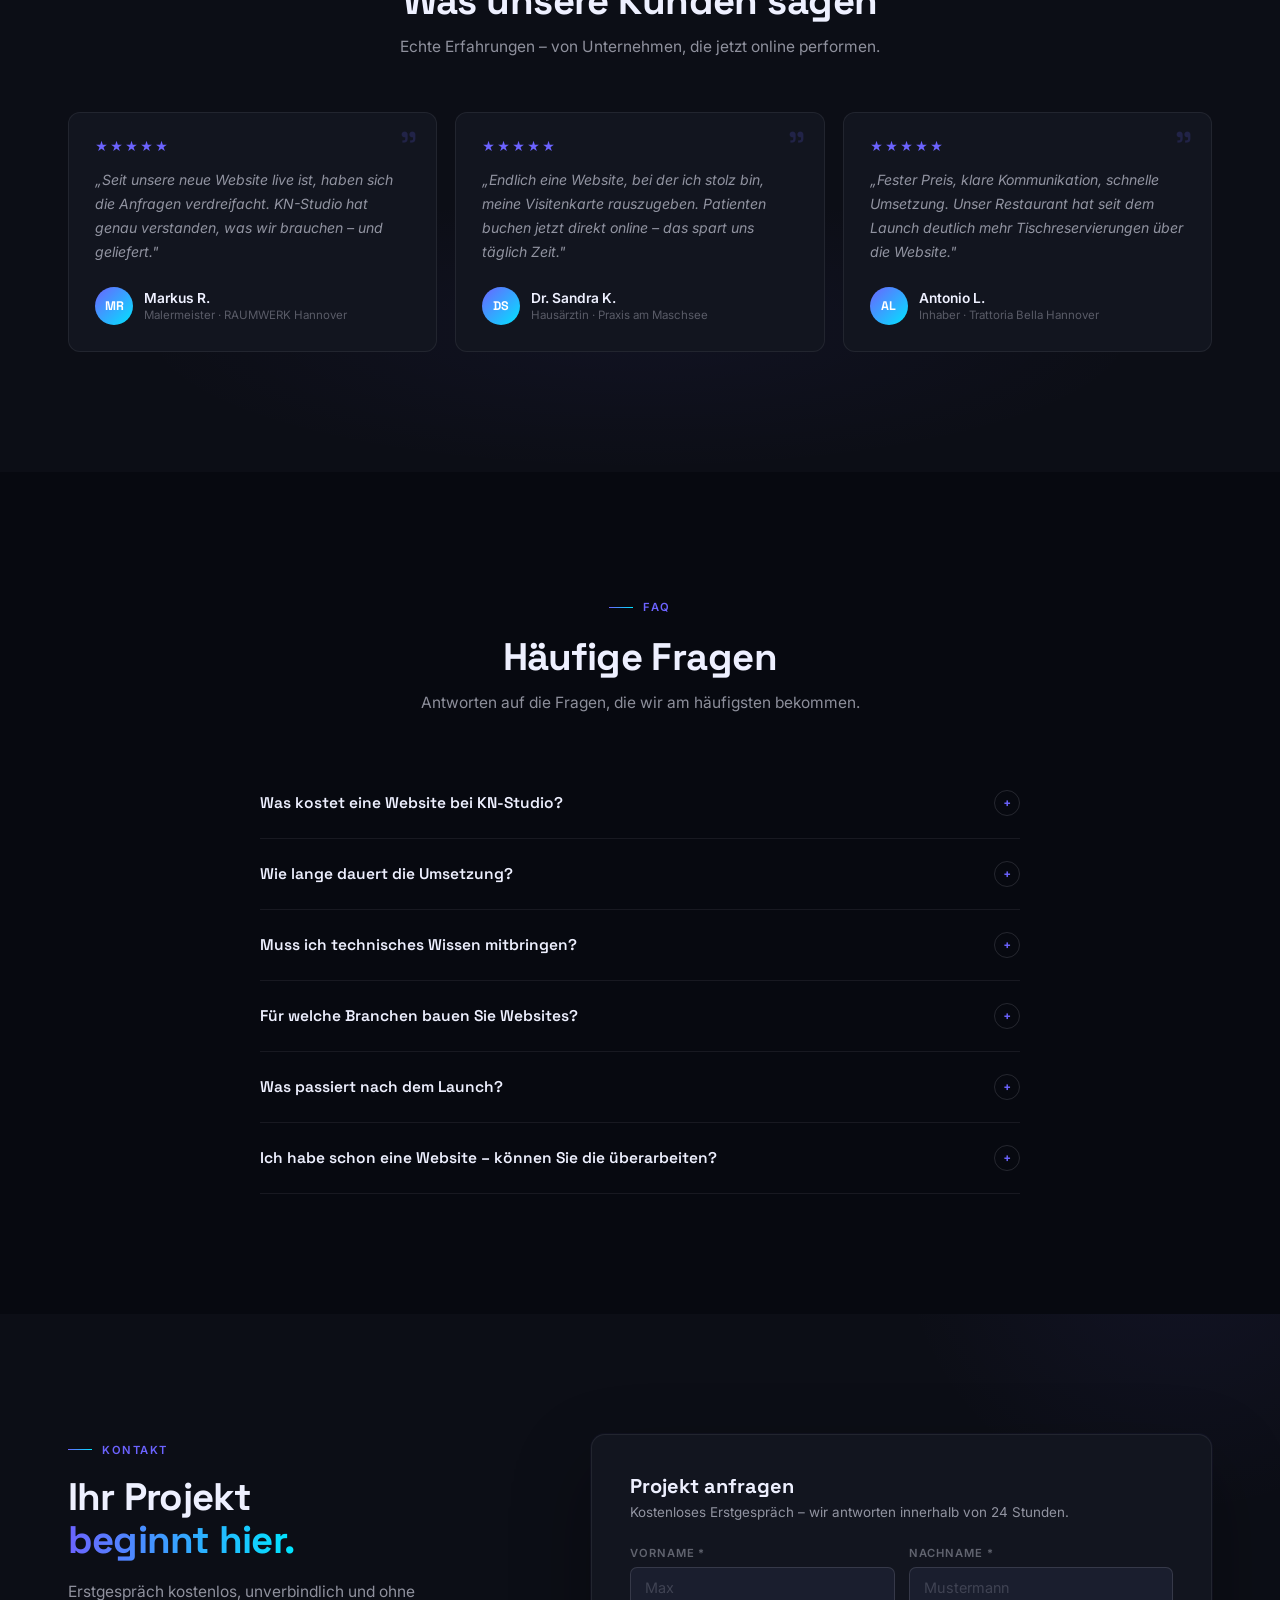
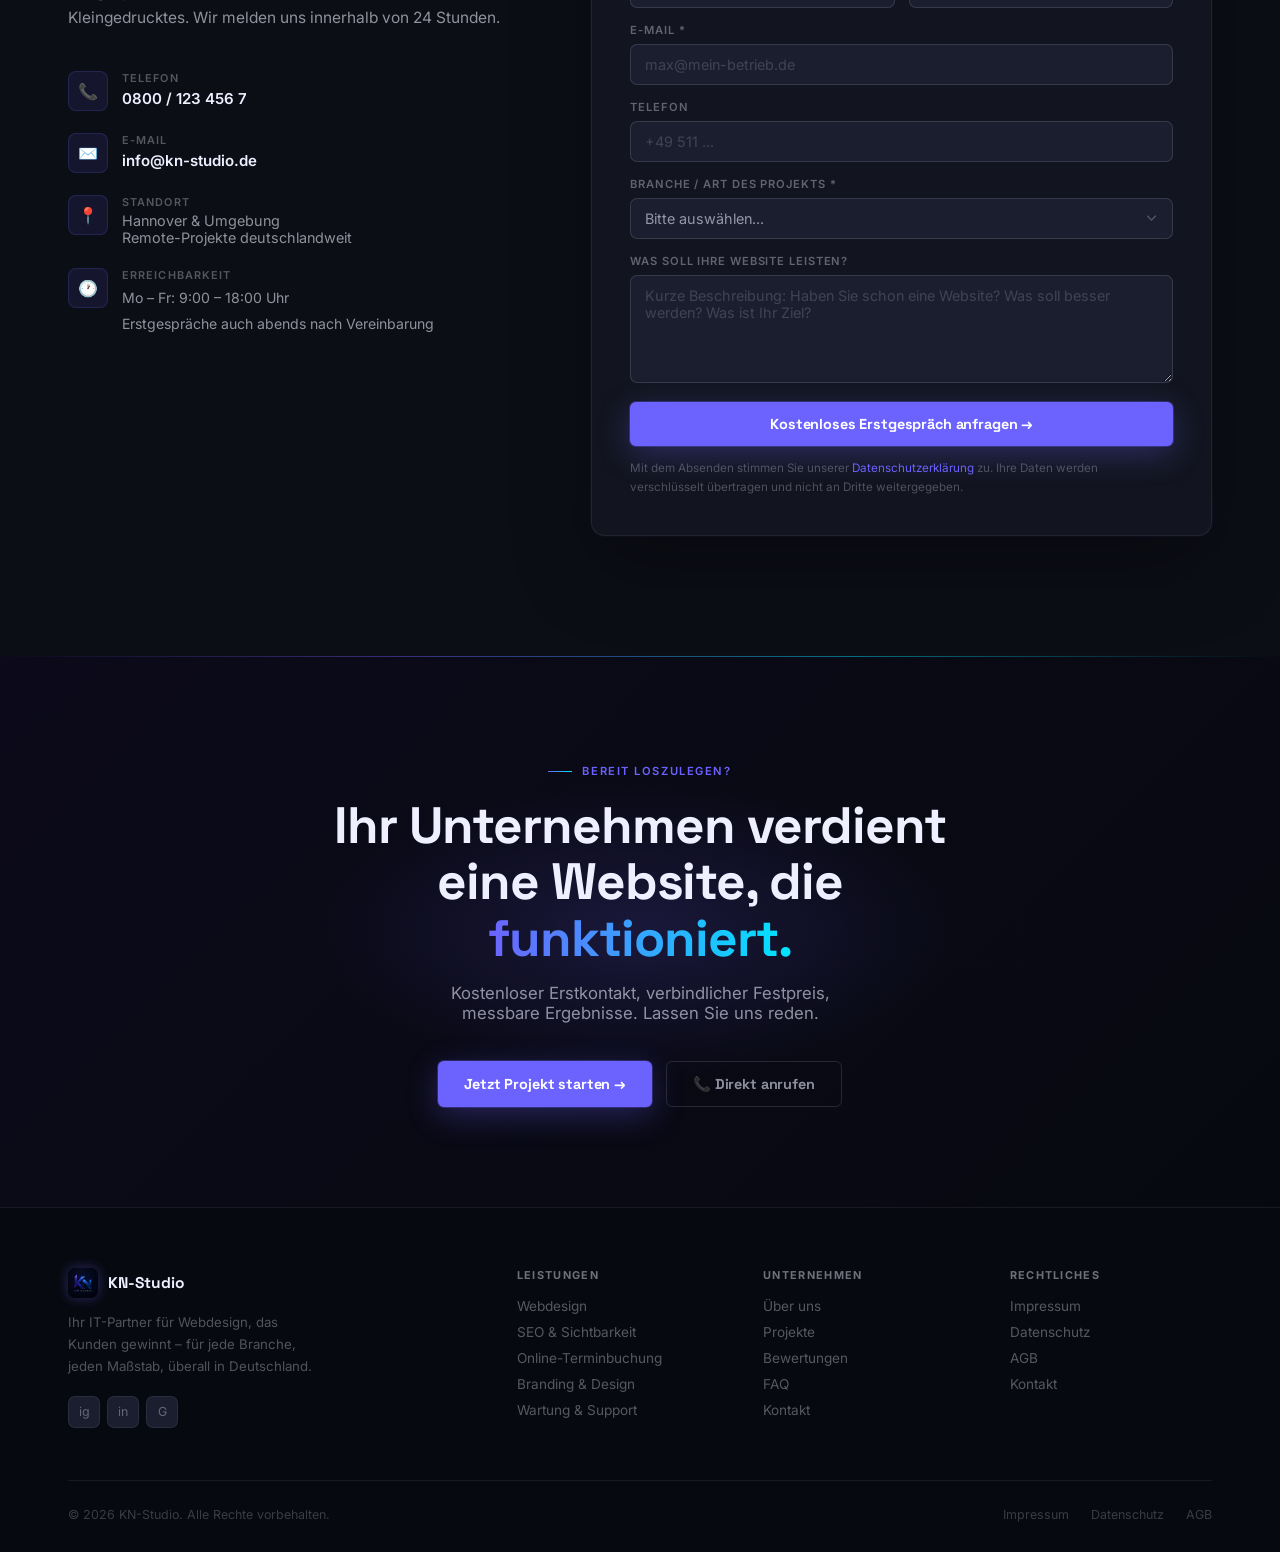
==== commit 820abbd7: "Update Vorher / Nachher Funktion" ====
--- a/index.html
+++ b/index.html
@@ -224,6 +224,11 @@
 
 /* Browser Mockup */
 .hero-mock{position:relative;animation:mIn .9s var(--eout) .25s both}
+.ba-heading{
+  text-align:center;font-family:'Space Grotesk',sans-serif;
+  font-size:.92rem;font-weight:600;color:var(--wdim);
+  margin-bottom:14px;letter-spacing:-.01em;
+}
 @keyframes mIn{from{opacity:0;transform:translateY(28px) rotateX(6deg)}to{opacity:1;transform:none}}
 .bwin{
   background:var(--surf);border:1px solid var(--lineb);border-radius:12px;overflow:hidden;
@@ -272,6 +277,67 @@
 .mcl{height:4px;border-radius:2px;background:rgba(238,240,255,.07);margin-bottom:3px}
 .mcl.w80{width:80%}.mcl.w60{width:60%}
 
+/* ═══════════════════════════════
+   VORHER/NACHHER SLIDER — Signature Hero Element
+═══════════════════════════════ */
+.ba-stage{
+  --pos:52;
+  position:relative;border-radius:0 0 10px 10px;overflow:hidden;
+  aspect-ratio:4/3.05;background:#0a0a0a;cursor:ew-resize;touch-action:pan-y;
+}
+.ba-frame{position:absolute;inset:0;overflow:hidden}
+.ba-frame img{width:100%;height:100%;object-fit:cover;display:block;user-select:none;pointer-events:none}
+.ba-before{clip-path:inset(0 calc(100% - var(--pos) * 1%) 0 0)}
+
+.ba-label{
+  position:absolute;top:14px;z-index:3;
+  font-family:'Inter',sans-serif;font-size:.66rem;font-weight:700;
+  letter-spacing:.09em;text-transform:uppercase;color:#fff;
+  background:rgba(7,9,16,.6);backdrop-filter:blur(6px);
+  padding:5px 11px;border-radius:99px;border:1px solid rgba(255,255,255,.15);
+  pointer-events:none;
+}
+.ba-label.before{left:14px}
+.ba-label.after{right:14px;background:rgba(108,99,255,.35);border-color:rgba(108,99,255,.5)}
+
+.ba-handle{
+  position:absolute;top:0;bottom:0;
+  left:calc(var(--pos) * 1%);
+  width:2px;background:#fff;z-index:4;
+  transform:translateX(-1px);
+  box-shadow:0 0 16px rgba(255,255,255,.4);
+  pointer-events:none;
+}
+.ba-handle::after{
+  content:'⇆';position:absolute;top:50%;left:50%;
+  width:42px;height:42px;border-radius:50%;
+  background:#fff;color:var(--bg);
+  display:flex;align-items:center;justify-content:center;
+  transform:translate(-50%,-50%);font-size:1rem;
+  box-shadow:0 8px 24px rgba(0,0,0,.4);
+}
+
+.ba-range{
+  position:absolute;
+  top:0;left:0;width:100%;height:100%;
+  margin:0;padding:0;opacity:0;cursor:ew-resize;z-index:6;
+  -webkit-appearance:none;appearance:none;background:transparent;
+  display:block;pointer-events:none;
+}
+.ba-range::-webkit-slider-runnable-track{width:100%;height:100%;background:transparent}
+.ba-range::-webkit-slider-thumb{-webkit-appearance:none;width:100%;height:100%;background:transparent;cursor:ew-resize}
+.ba-range::-moz-range-track{width:100%;height:100%;background:transparent;border:none}
+.ba-range::-moz-range-thumb{width:100%;height:100%;background:transparent;border:none;cursor:ew-resize}
+
+.ba-spec{
+  position:absolute;bottom:12px;left:14px;z-index:3;
+  font-family:'Inter',sans-serif;font-size:.64rem;color:rgba(255,255,255,.55);
+  display:flex;align-items:center;gap:6px;
+}
+.ba-spec strong{color:#fff;font-weight:600}
+
+.mcl.w80{width:80%}.mcl.w60{width:60%}
+
 /* Floating tags */
 .ftag{
   position:absolute;background:var(--surf);border:1px solid var(--lineb);
@@ -436,6 +502,34 @@
 .ptag{font-size:.65rem;font-weight:600;letter-spacing:.1em;text-transform:uppercase;color:var(--v);margin-bottom:5px}
 .ptitle{font-family:'Space Grotesk',sans-serif;font-size:.95rem;font-weight:700;color:var(--w)}
 @media(max-width:760px){.pgrid{grid-template-columns:1fr}.pitem:first-child{grid-column:span 1}}
+
+/* Case-Study Karten mit Kennzahlen */
+.case-grid{
+  display:grid;grid-template-columns:repeat(3,1fr);gap:18px;
+  margin-top:48px;
+}
+.case-card{
+  background:var(--bg2);border:1px solid var(--line);border-radius:14px;
+  overflow:hidden;transition:border-color .3s,box-shadow .3s,transform .3s var(--eout);
+}
+.case-card:hover{border-color:rgba(108,99,255,.3);box-shadow:0 20px 50px rgba(108,99,255,.08);transform:translateY(-4px)}
+.case-img{aspect-ratio:16/10;overflow:hidden;position:relative}
+.case-img img{width:100%;height:100%;object-fit:cover;filter:saturate(.7) brightness(.8);transition:transform .5s var(--eout),filter .5s}
+.case-card:hover .case-img img{transform:scale(1.05);filter:saturate(.9) brightness(.92)}
+.case-img-tag{
+  position:absolute;top:12px;left:12px;
+  font-size:.62rem;font-weight:700;letter-spacing:.08em;text-transform:uppercase;
+  background:rgba(7,9,16,.65);backdrop-filter:blur(6px);color:#fff;
+  padding:4px 10px;border-radius:99px;border:1px solid rgba(255,255,255,.12);
+}
+.case-body{padding:22px}
+.case-title{font-family:'Space Grotesk',sans-serif;font-size:1.05rem;font-weight:700;color:var(--w);margin-bottom:14px}
+.case-metrics{display:grid;grid-template-columns:1fr 1fr;gap:10px;margin-bottom:16px}
+.case-metric{background:var(--bg3);border:1px solid var(--line);border-radius:8px;padding:10px 12px}
+.case-metric-val{font-family:'Space Grotesk',sans-serif;font-size:1.25rem;font-weight:700;color:var(--v);line-height:1}
+.case-metric-lab{font-size:.66rem;color:var(--wdim);margin-top:3px}
+.case-link{font-size:.82rem;font-weight:600;color:var(--v);display:inline-flex;align-items:center;gap:6px}
+@media(max-width:860px){.case-grid{grid-template-columns:1fr}}
 
 /* ═══════════════════════════════
    TESTIMONIALS
@@ -828,7 +922,7 @@
         </h1>
         <p class="hero-sub">
           Wir bauen digitale Auftritte, die Kunden gewinnen, Vertrauen schaffen und Umsatz bringen –
-          für jeden Betrieb, jede Branche, jeden Maßstab.
+          für jeden Betrieb, jede Branche, jeden Maßstab. Sehen Sie selbst, was möglich ist.
         </p>
         <div class="hero-acts">
           <a href="#contact" class="btn btn-v"><span>Kostenloses Erstgespräch →</span></a>
@@ -854,54 +948,30 @@
         </div>
       </div>
 
-      <!-- Browser-Mockup -->
+      <!-- Vorher/Nachher Slider — Signature Element -->
       <div class="hero-mock">
-        <div class="ftag ftag2">
-          <div class="fnum">+340%</div>
-          <div class="flab">Mehr Anfragen<br>nach Launch</div>
-        </div>
+        <div class="ba-heading">So könnte Ihre Veränderung aussehen</div>
         <div class="bwin">
           <div class="bbar">
             <div class="bdots"><span></span><span></span><span></span></div>
             <div class="burl">
               <span class="burl-lock">🔒</span>
-              kunde-beispiel.de
+              kunde-vorher-nachher.de
             </div>
           </div>
-          <div class="bc">
-            <div class="mock-hero-bar">
-              <div class="msh w70"></div>
-              <div class="msh w50"></div>
-              <div class="msh w35"></div>
-              <div class="mph w90"></div>
-              <div class="mph w75"></div>
-              <div class="mbrow">
-                <div class="mbtn"></div>
-                <div class="mbtn g"></div>
-              </div>
+          <div class="ba-stage" id="baStage">
+            <div class="ba-frame ba-after">
+              <img src="[data-uri]" alt="Moderne, performante Website nach dem Relaunch durch KN-Studio"/>
             </div>
-            <div class="mcards">
-              <div class="mcard">
-                <div class="mcico v"></div>
-                <div class="mcl w80"></div>
-                <div class="mcl w60"></div>
-              </div>
-              <div class="mcard">
-                <div class="mcico c"></div>
-                <div class="mcl w80"></div>
-                <div class="mcl w60"></div>
-              </div>
-              <div class="mcard">
-                <div class="mcico g"></div>
-                <div class="mcl w80"></div>
-                <div class="mcl w60"></div>
-              </div>
+            <div class="ba-frame ba-before">
+              <img src="[data-uri]" alt="Alte, unübersichtliche Website vor dem Relaunch"/>
             </div>
-          </div>
-        </div>
-        <div class="ftag ftag1">
-          <div class="fpulse"></div>
-          <div class="ftxt"><strong>Live & Online</strong><br>Hannover, DE</div>
+            <div class="ba-label before">Vorher</div>
+            <div class="ba-label after">Nachher</div>
+            <div class="ba-handle" id="baHandle"></div>
+            <input type="range" class="ba-range" id="baRange" min="0" max="100" value="52" aria-label="Vorher/Nachher-Vergleich verschieben"/>
+            <div class="ba-spec">Ziehen, um den Unterschied zu sehen <strong>→</strong></div>
+          </div>
         </div>
       </div>
     </div>
@@ -1146,6 +1216,77 @@
         </div>
       </div>
     </div>
+
+    <!-- ═══════════════════════════════════════════════
+         CASE STUDIES MIT KENNZAHLEN
+         TODO: Sobald echte Kundenprojekte vorliegen, hier
+         die Platzhalter-Werte (z. B. "+340%") durch reale,
+         belegbare Zahlen ersetzen. Bilder ebenfalls tauschen.
+         ════════════════════════════════════════════════ -->
+    <div class="case-grid" data-r>
+      <div class="case-card">
+        <div class="case-img">
+          <div class="case-img-tag">Handwerksbetrieb</div>
+          <img src="https://images.unsplash.com/photo-1556761175-5973dc0f32e7?w=600&q=80&auto=format&fit=crop" alt="RAUMWERK Website Relaunch" loading="lazy"/>
+        </div>
+        <div class="case-body">
+          <div class="case-title">RAUMWERK – Maler & Trockenbau</div>
+          <div class="case-metrics">
+            <div class="case-metric">
+              <div class="case-metric-val">+210%</div>
+              <div class="case-metric-lab">Mehr Anfragen / Monat</div>
+            </div>
+            <div class="case-metric">
+              <div class="case-metric-val">1,2s</div>
+              <div class="case-metric-lab">Ladezeit (vorher 6,8s)</div>
+            </div>
+          </div>
+          <a href="#contact" class="case-link">Case Study ansehen →</a>
+        </div>
+      </div>
+
+      <div class="case-card">
+        <div class="case-img">
+          <div class="case-img-tag">Arztpraxis</div>
+          <img src="https://images.unsplash.com/photo-1576091160550-2173dba999ef?w=600&q=80&auto=format&fit=crop" alt="Arztpraxis Website Relaunch" loading="lazy"/>
+        </div>
+        <div class="case-body">
+          <div class="case-title">Praxis am Maschsee</div>
+          <div class="case-metrics">
+            <div class="case-metric">
+              <div class="case-metric-val">68%</div>
+              <div class="case-metric-lab">Termine jetzt online</div>
+            </div>
+            <div class="case-metric">
+              <div class="case-metric-val">-40%</div>
+              <div class="case-metric-lab">Telefonaufwand</div>
+            </div>
+          </div>
+          <a href="#contact" class="case-link">Case Study ansehen →</a>
+        </div>
+      </div>
+
+      <div class="case-card">
+        <div class="case-img">
+          <div class="case-img-tag">Restaurant</div>
+          <img src="https://images.unsplash.com/photo-1517248135467-4c7edcad34c4?w=600&q=80&auto=format&fit=crop" alt="Restaurant Website Relaunch" loading="lazy"/>
+        </div>
+        <div class="case-body">
+          <div class="case-title">Trattoria Bella</div>
+          <div class="case-metrics">
+            <div class="case-metric">
+              <div class="case-metric-val">+85%</div>
+              <div class="case-metric-lab">Tischreservierungen</div>
+            </div>
+            <div class="case-metric">
+              <div class="case-metric-val">4,9★</div>
+              <div class="case-metric-lab">Google-Bewertung</div>
+            </div>
+          </div>
+          <a href="#contact" class="case-link">Case Study ansehen →</a>
+        </div>
+      </div>
+    </div>
   </div>
 </section>
 
@@ -1503,6 +1644,78 @@
 }, { threshold: 0.1, rootMargin: '0px 0px -40px 0px' });
 document.querySelectorAll('[data-r]').forEach(el => ro.observe(el));
 
+/* ── Vorher/Nachher Slider ───────────────────────── */
+(function(){
+  const stage = document.getElementById('baStage');
+  const range = document.getElementById('baRange');
+  if (!stage || !range) return;
+
+  function setPos(val) {
+    stage.style.setProperty('--pos', String(val));
+  }
+
+  // Initial-Position synchron zum Input-Wert setzen
+  setPos(range.value);
+
+  range.addEventListener('input', () => setPos(range.value));
+  range.addEventListener('change', () => setPos(range.value));
+
+  // Sanfte Auto-Demo beim ersten Laden, damit Besucher den Effekt sofort verstehen
+  let userInteracted = false;
+  let demoStep = 0;
+  const demoSeq = [52, 18, 84, 52];
+
+  function autoDemo() {
+    if (userInteracted || demoStep >= demoSeq.length) return;
+    range.value = demoSeq[demoStep];
+    setPos(demoSeq[demoStep]);
+    demoStep++;
+    setTimeout(autoDemo, 900);
+  }
+
+  // Demo erst starten, wenn der Hero sichtbar ist
+  const heroObs = new IntersectionObserver(entries => {
+    entries.forEach(e => {
+      if (e.isIntersecting) { setTimeout(autoDemo, 1200); heroObs.disconnect(); }
+    });
+  }, { threshold: 0.3 });
+  heroObs.observe(stage);
+
+  // Sobald der Nutzer selbst interagiert, Auto-Demo dauerhaft stoppen
+  ['pointerdown', 'touchstart', 'mousedown'].forEach(evt => {
+    range.addEventListener(evt, () => { userInteracted = true; }, { passive: true });
+  });
+
+  // Zusätzlicher direkter Drag-Handler auf dem Stage-Element selbst,
+  // als robuster Fallback falls der native range-Input in manchen
+  // Browsern nicht über die volle Fläche reagiert.
+  let dragging = false;
+
+  function posFromEvent(evt) {
+    const rect = stage.getBoundingClientRect();
+    const clientX = evt.touches ? evt.touches[0].clientX : evt.clientX;
+    let pct = ((clientX - rect.left) / rect.width) * 100;
+    pct = Math.max(0, Math.min(100, pct));
+    return pct;
+  }
+
+  function onDragMove(evt) {
+    if (!dragging) return;
+    userInteracted = true;
+    const pct = posFromEvent(evt);
+    range.value = pct;
+    setPos(pct);
+  }
+
+  stage.addEventListener('pointerdown', e => { dragging = true; onDragMove(e); });
+  window.addEventListener('pointermove', onDragMove);
+  window.addEventListener('pointerup', () => { dragging = false; });
+
+  stage.addEventListener('touchstart', e => { dragging = true; onDragMove(e); }, { passive: true });
+  window.addEventListener('touchmove', onDragMove, { passive: true });
+  window.addEventListener('touchend', () => { dragging = false; });
+})();
+
 /* ── Services drag-scroll ────────────────────────── */
 const sv = document.getElementById('svScroll');
 let isDown = false, startX, scrollL;
